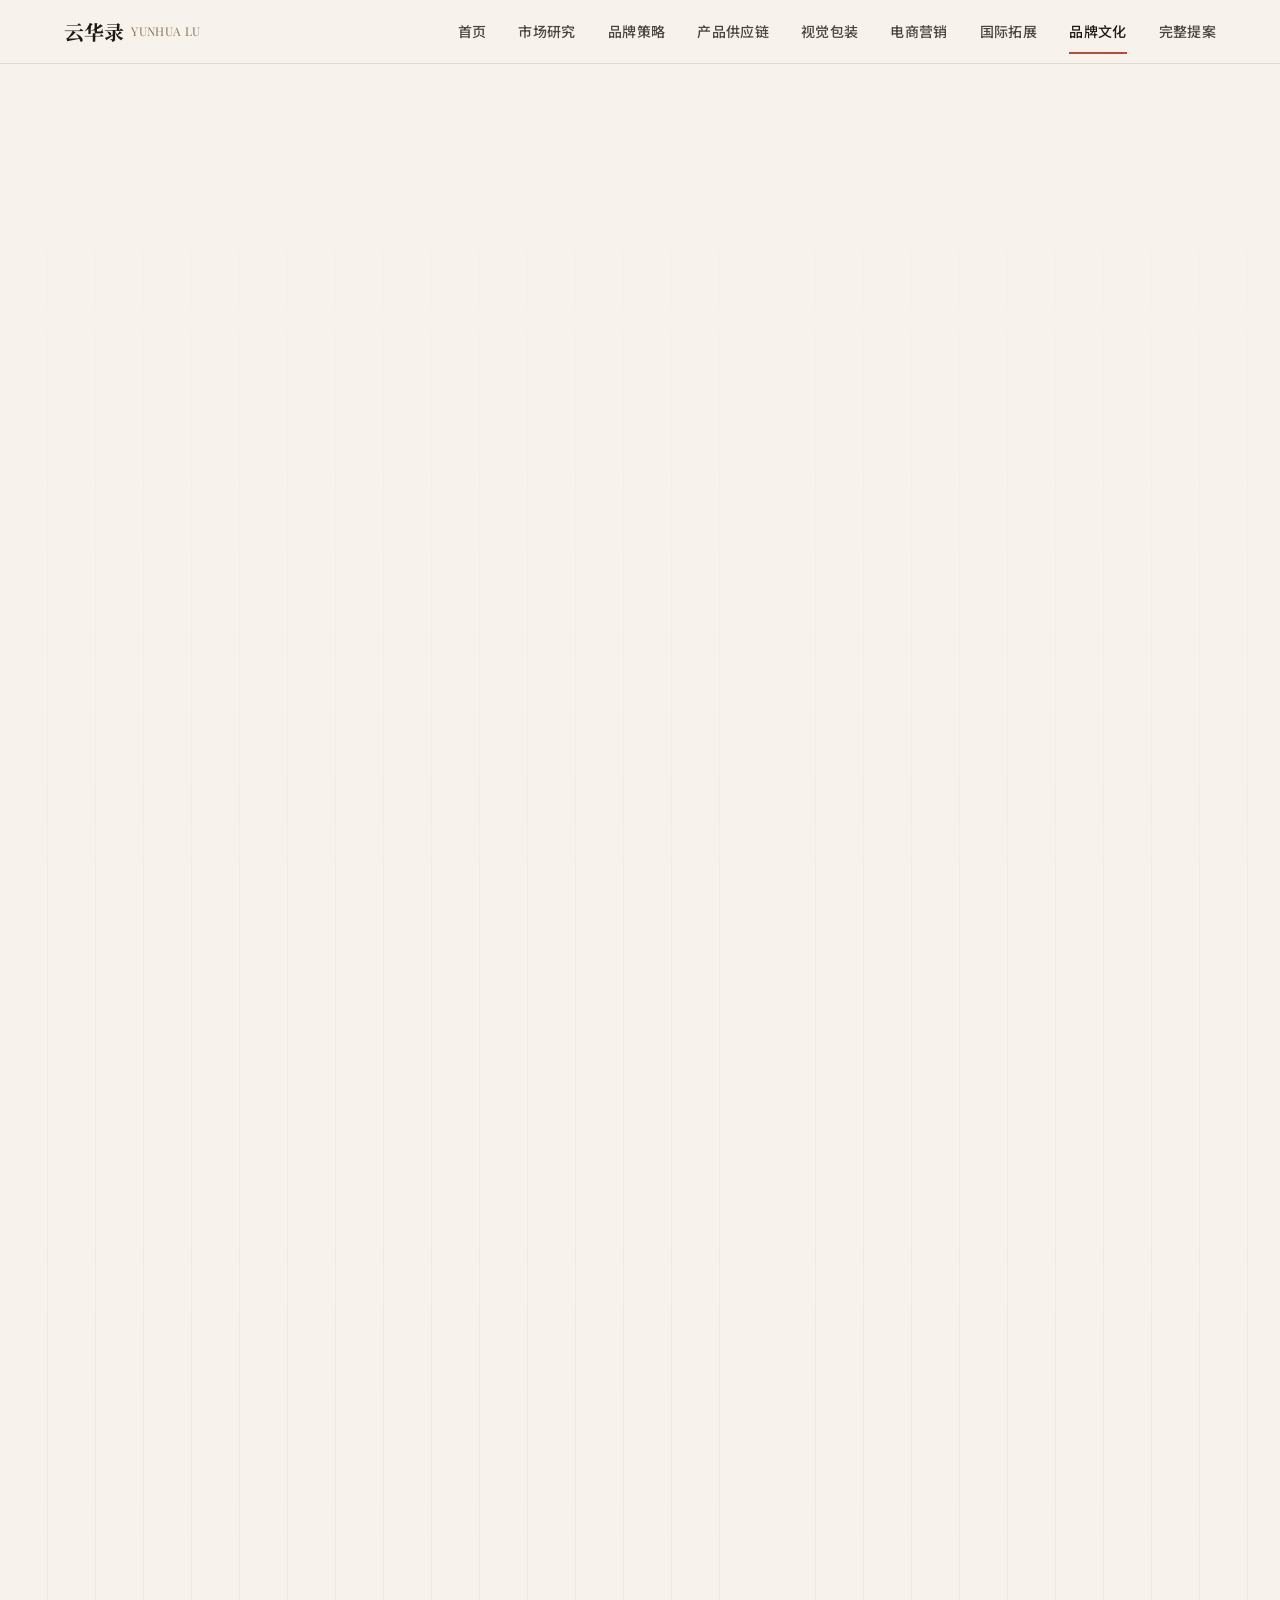
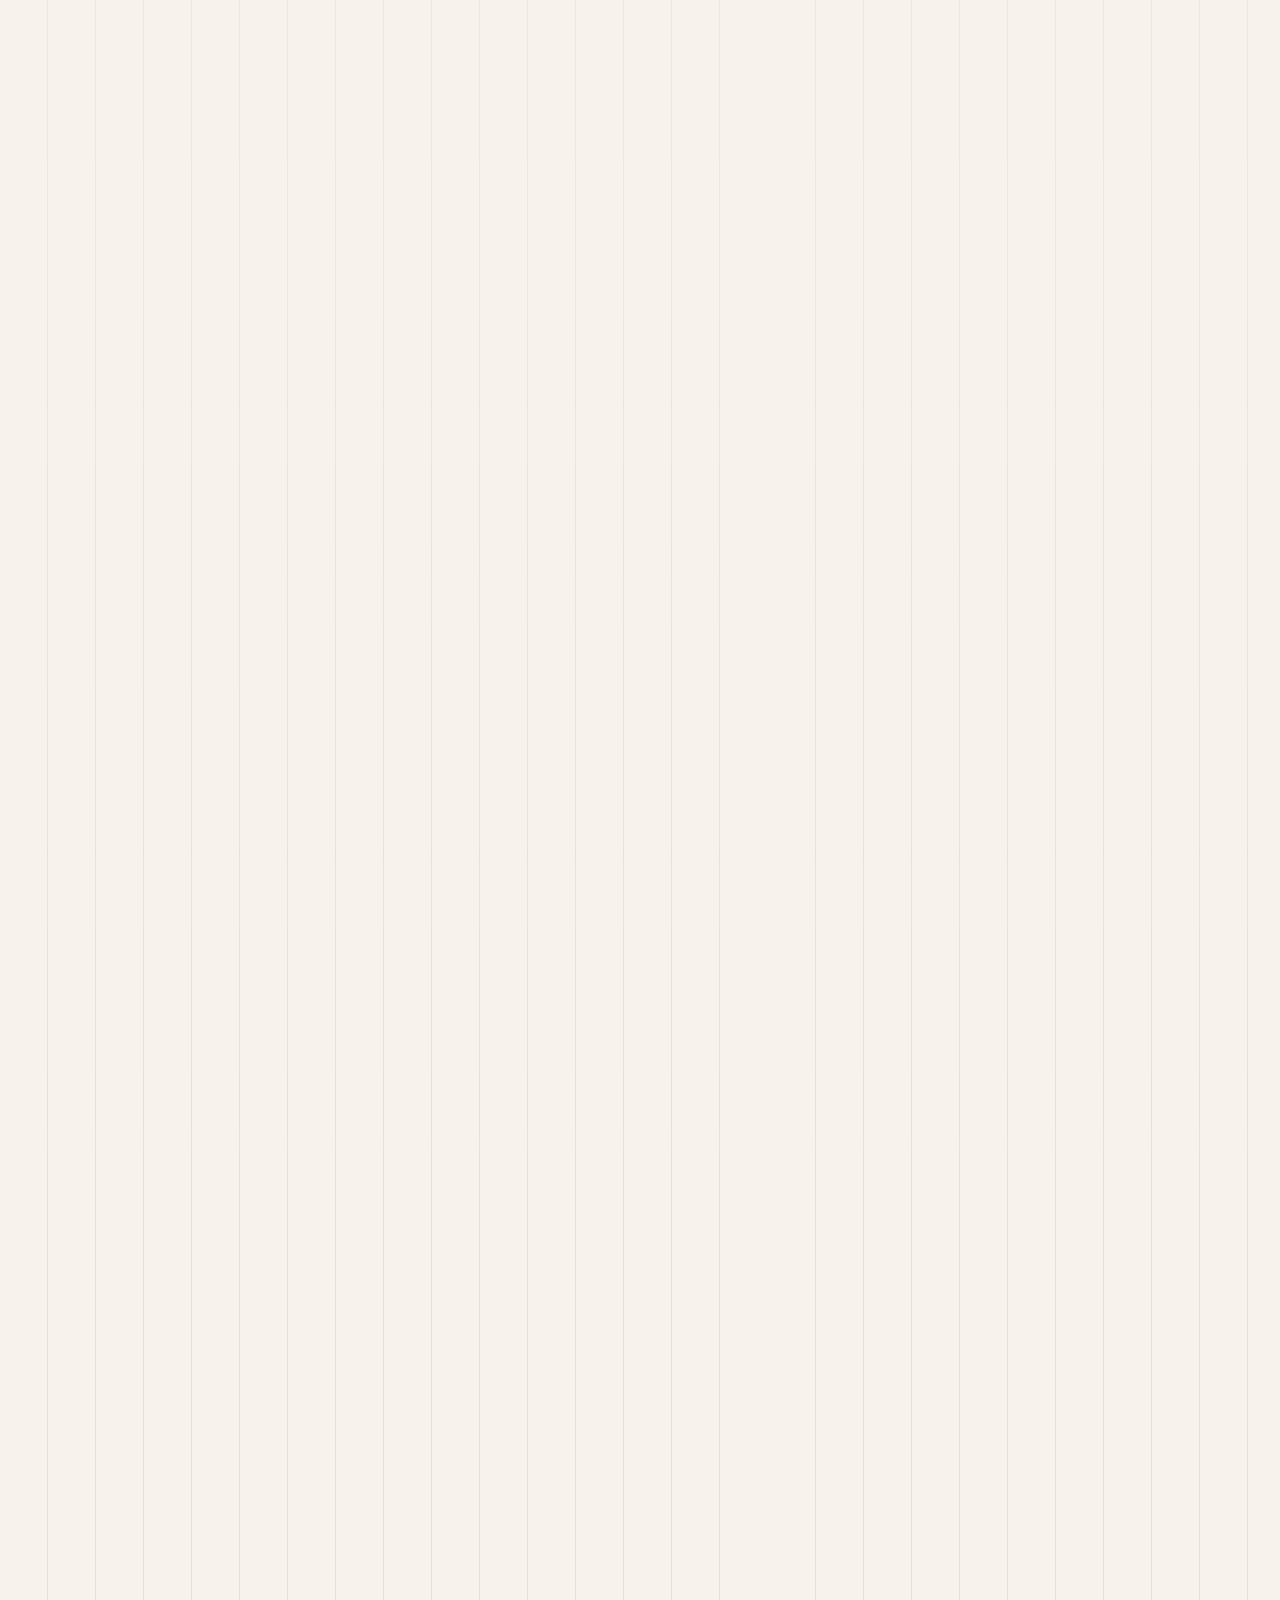
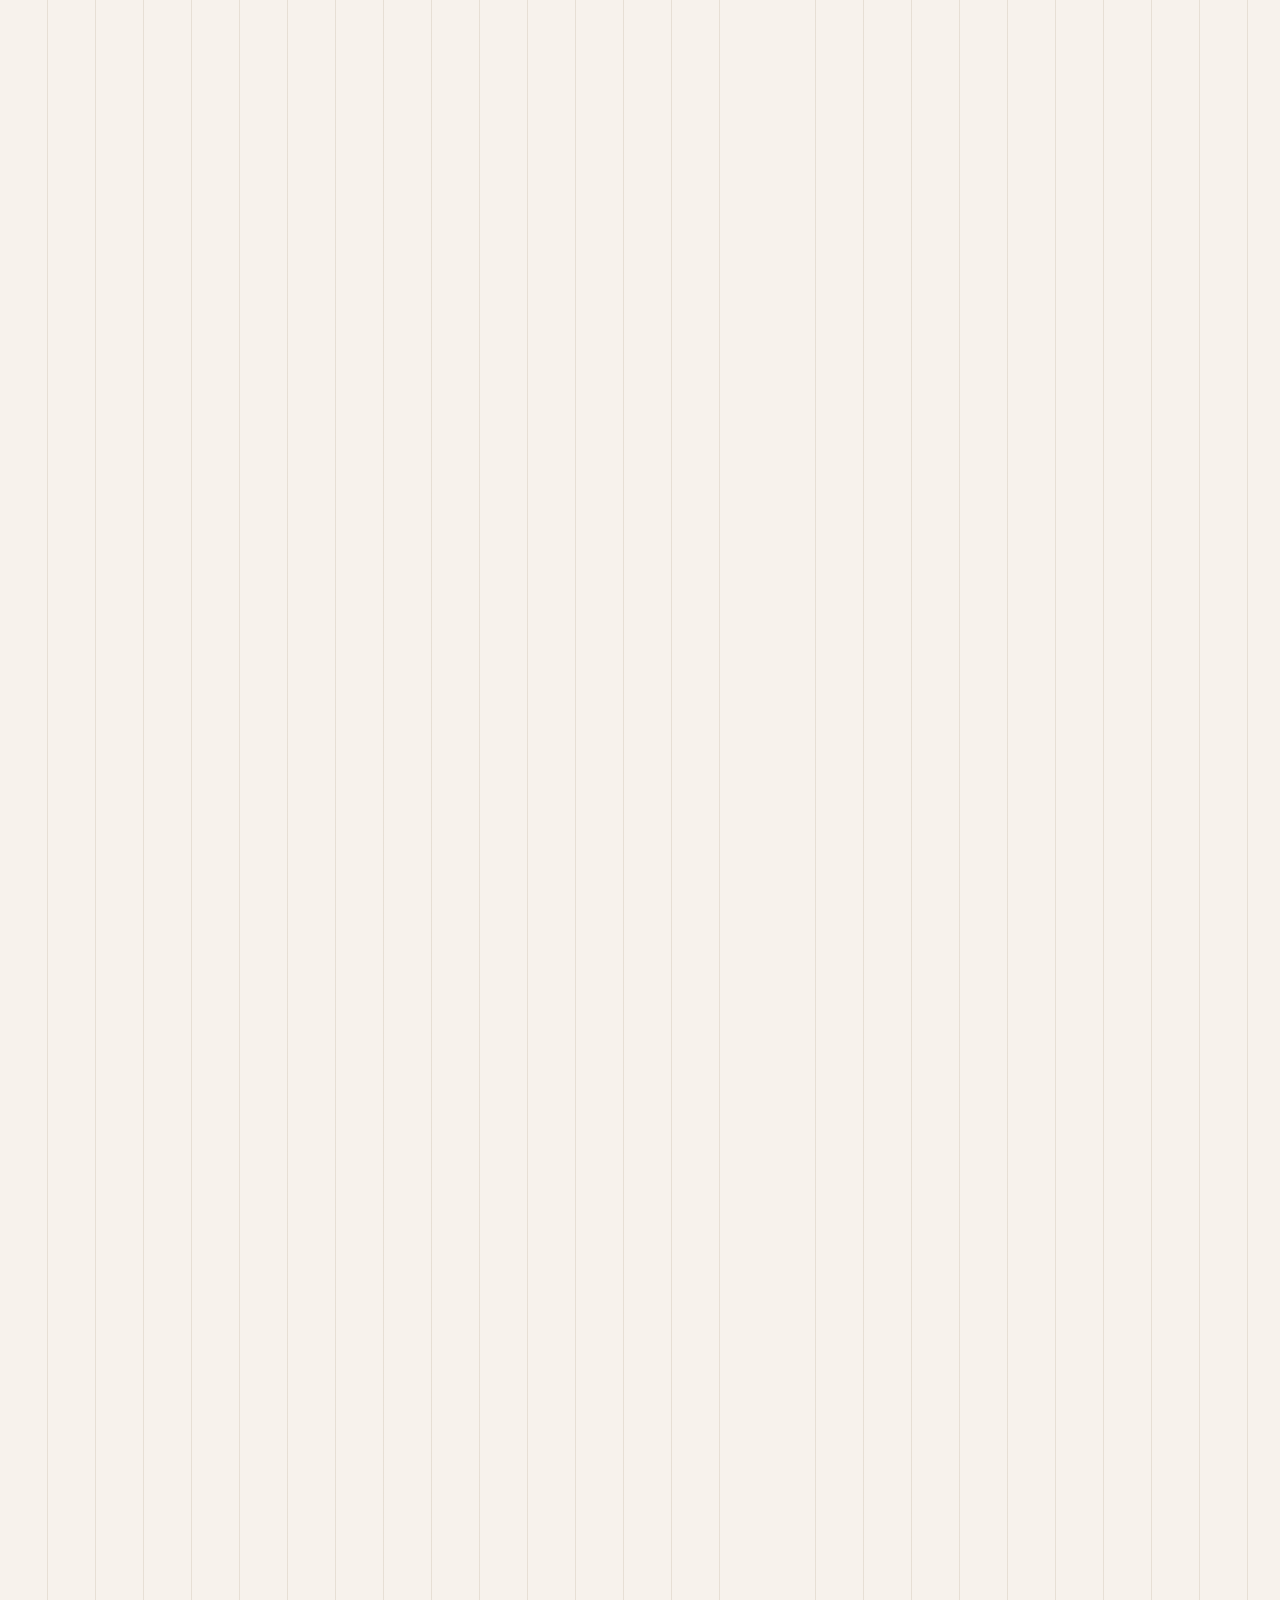
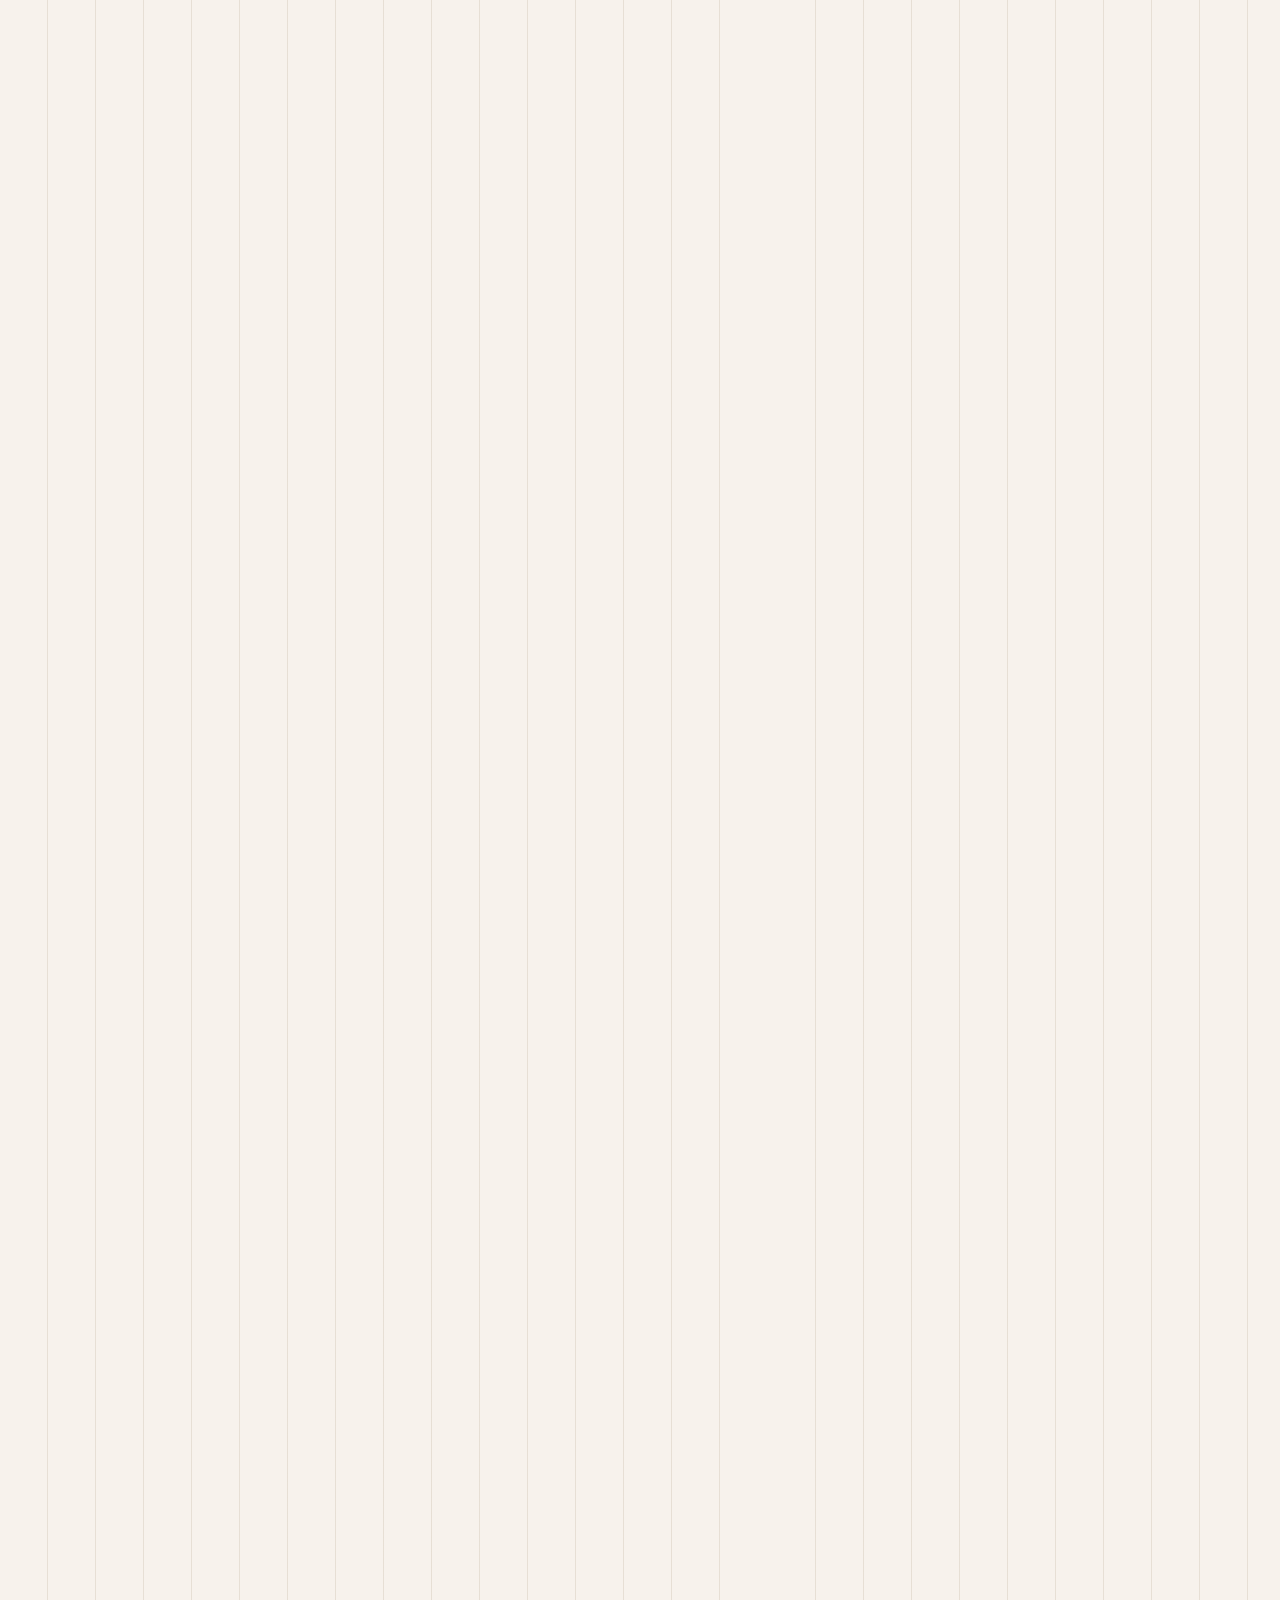
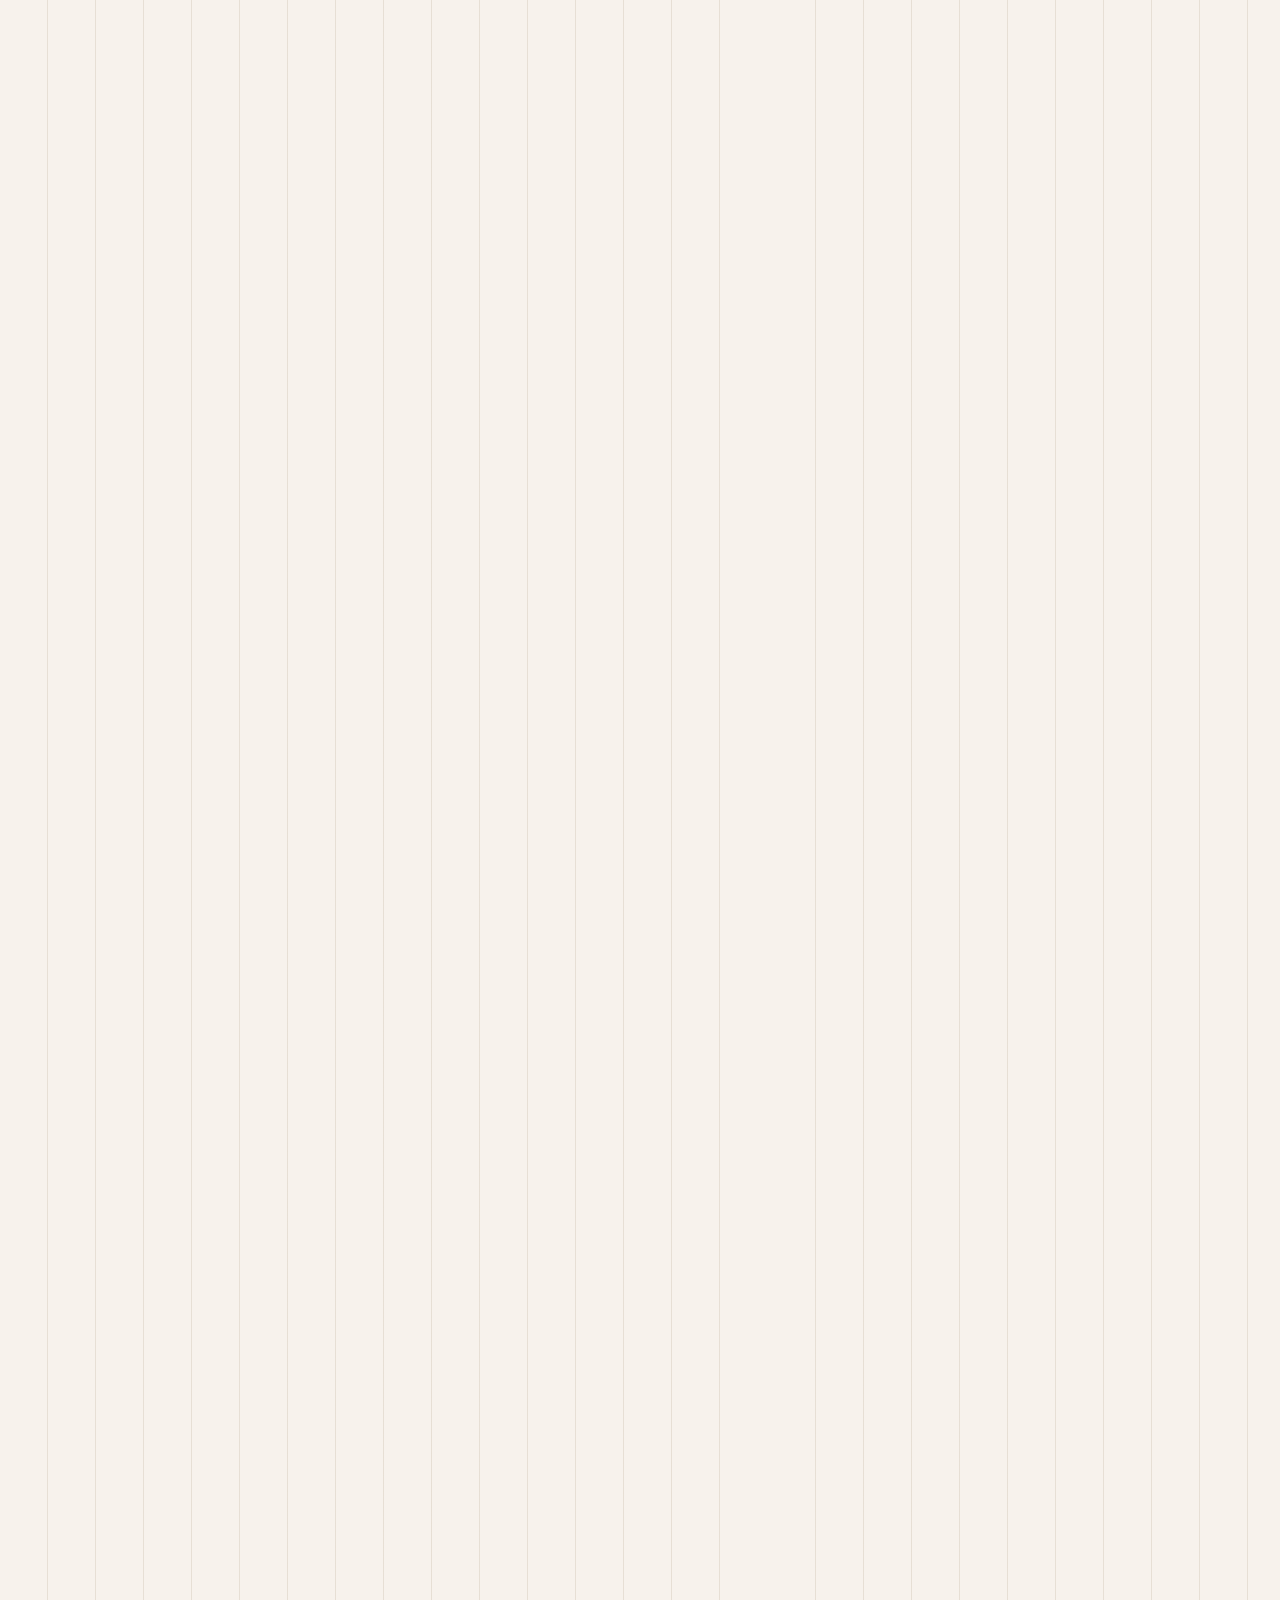
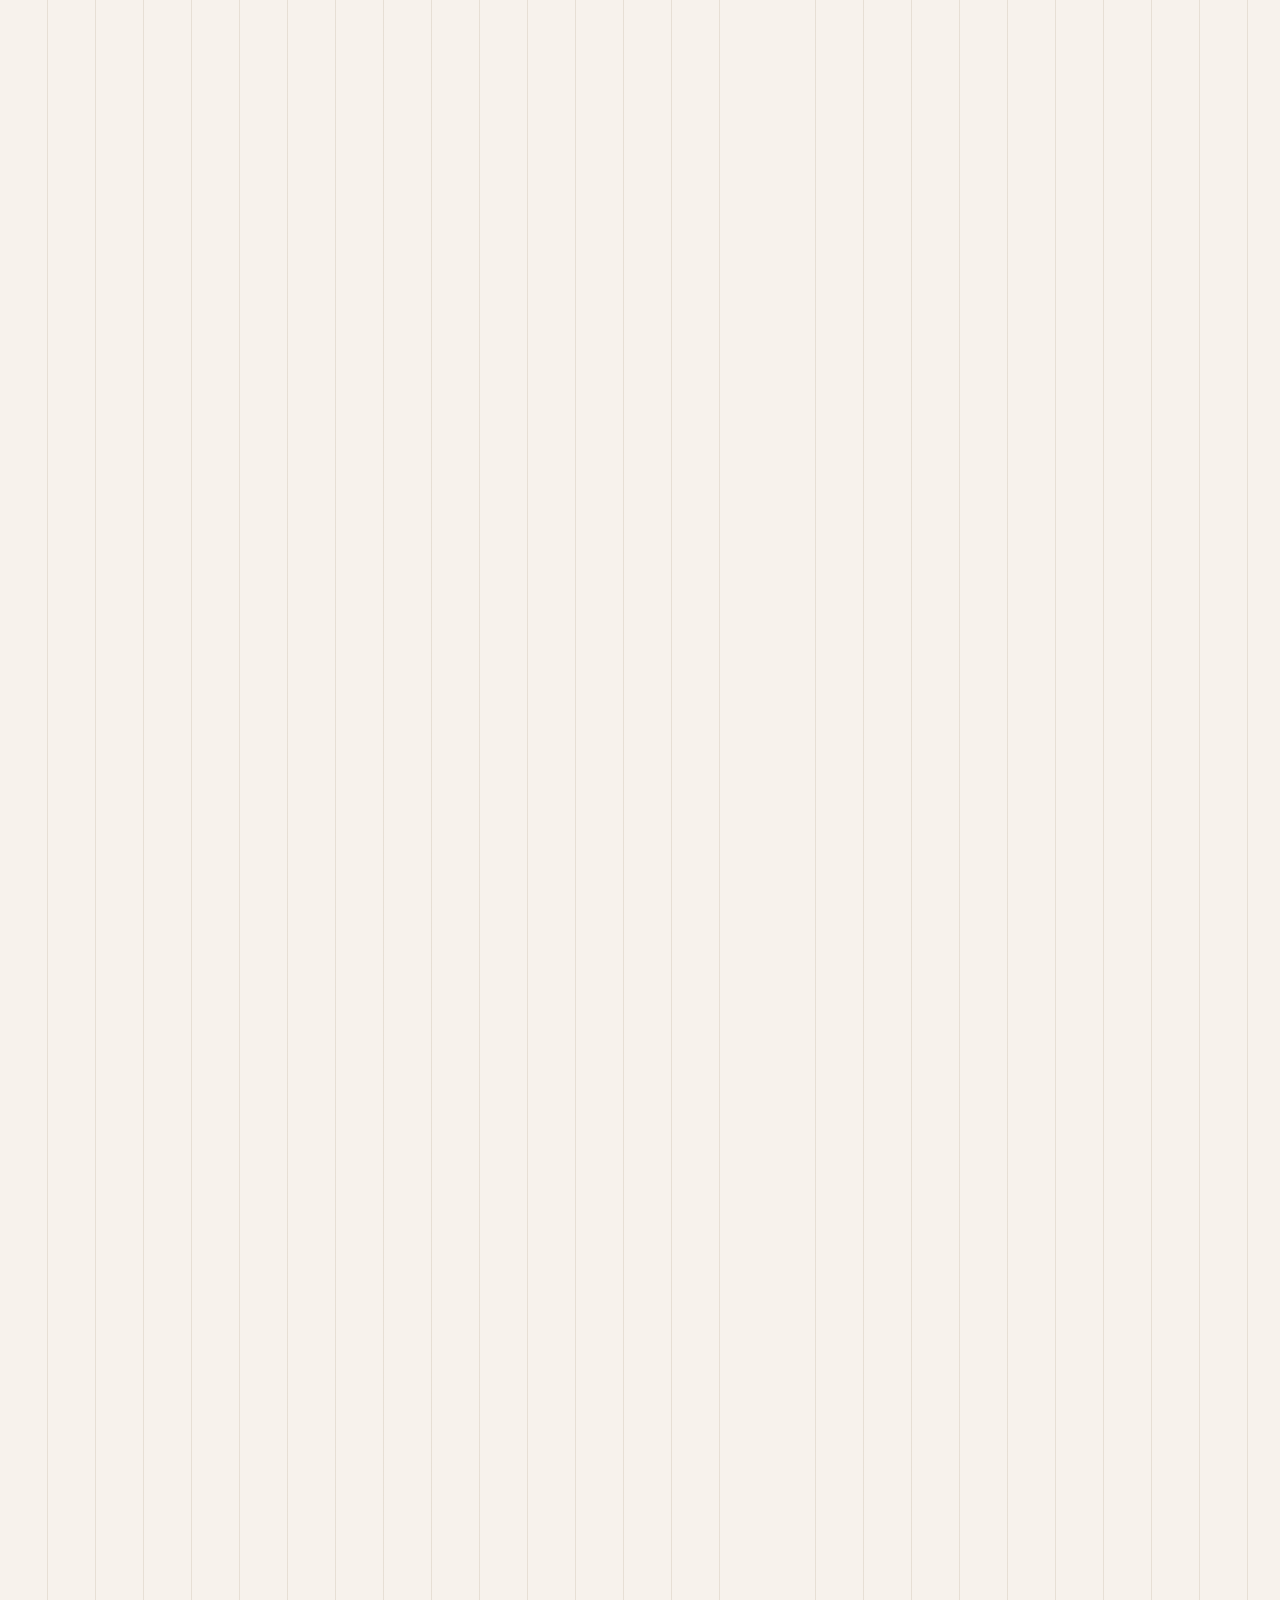
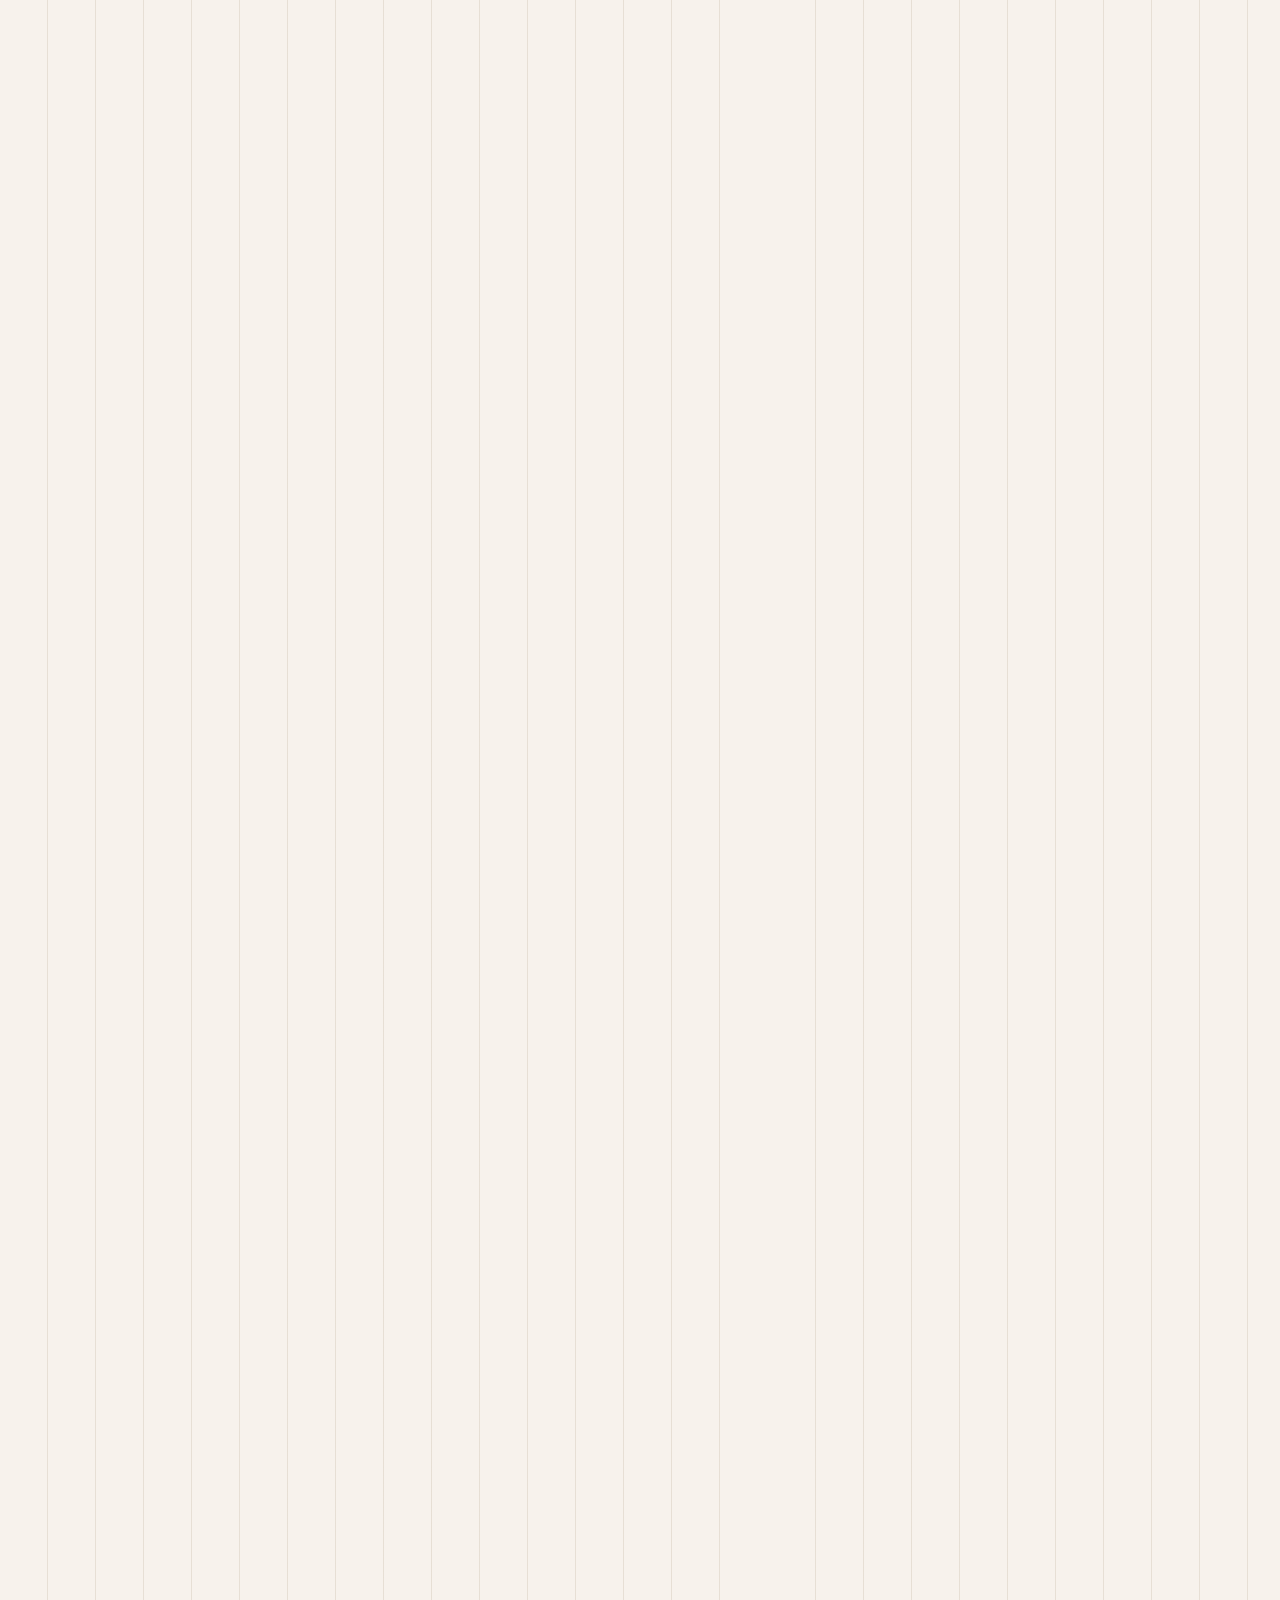
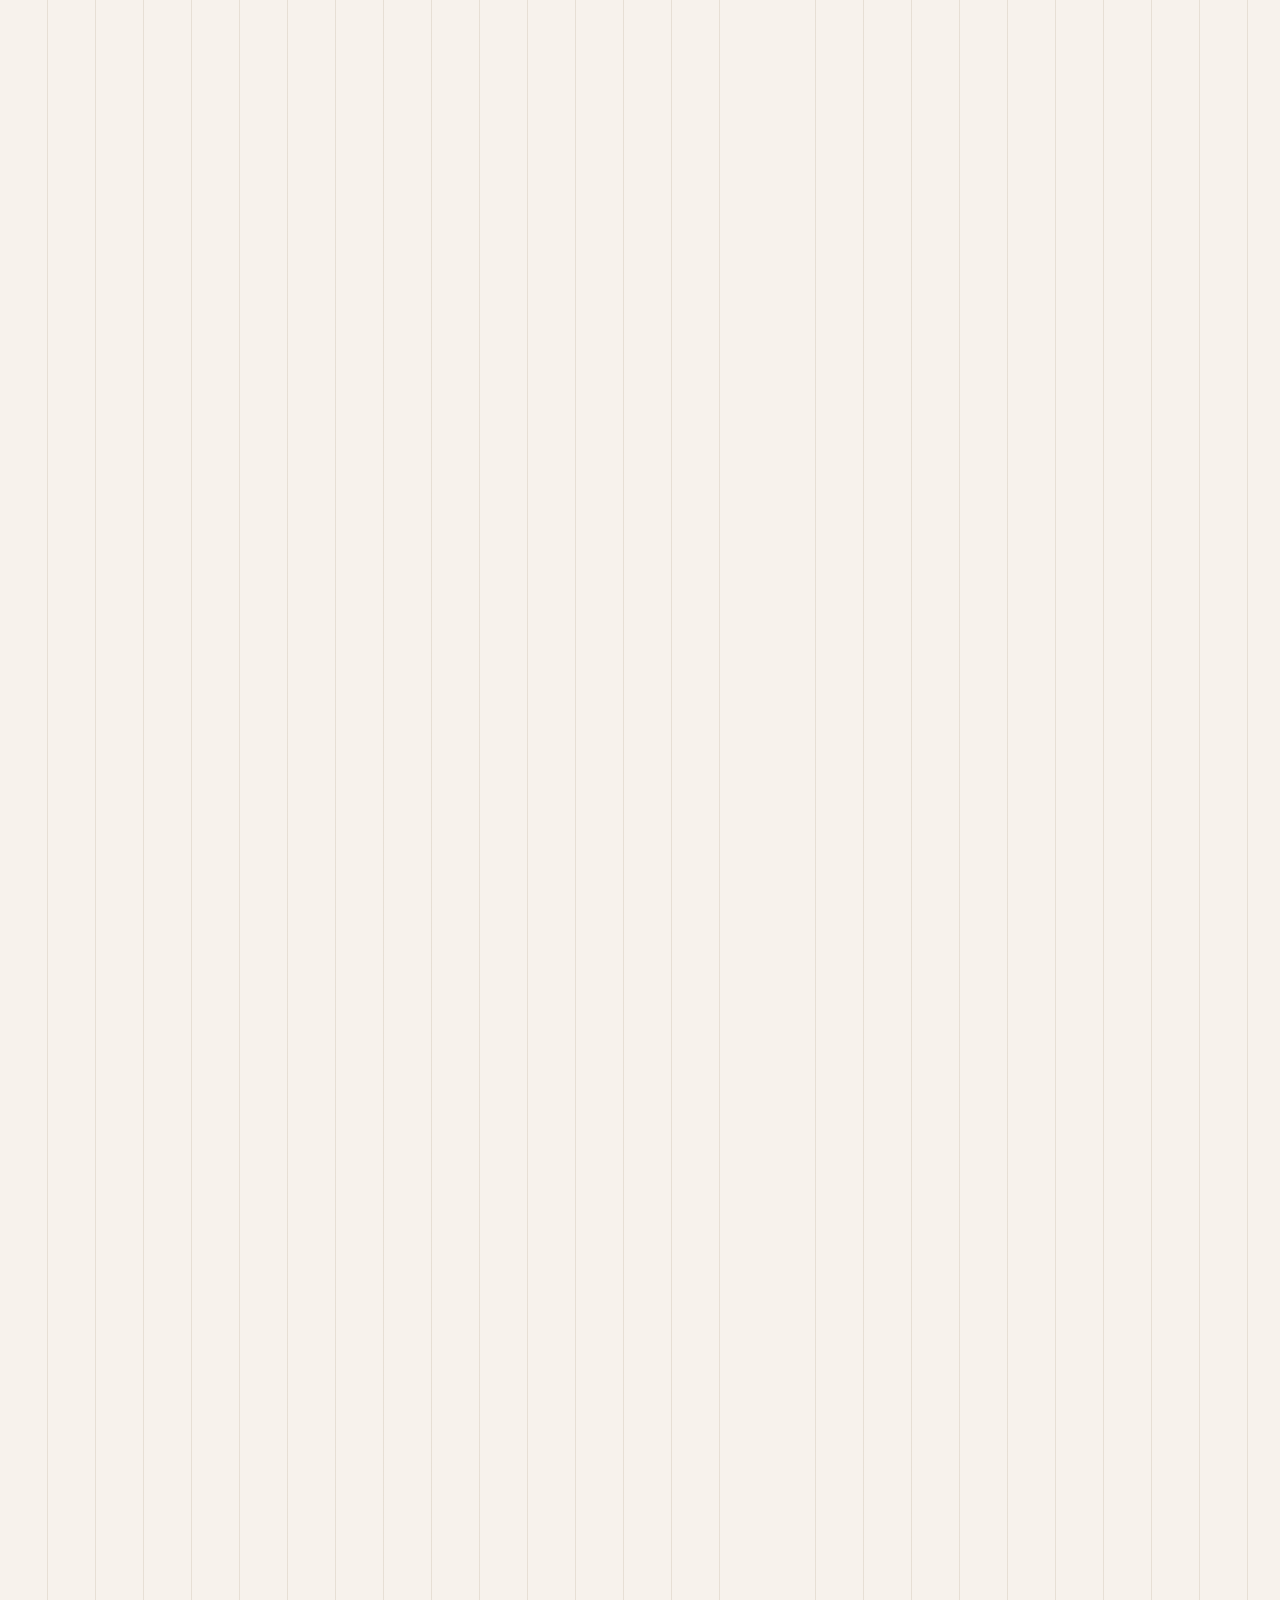
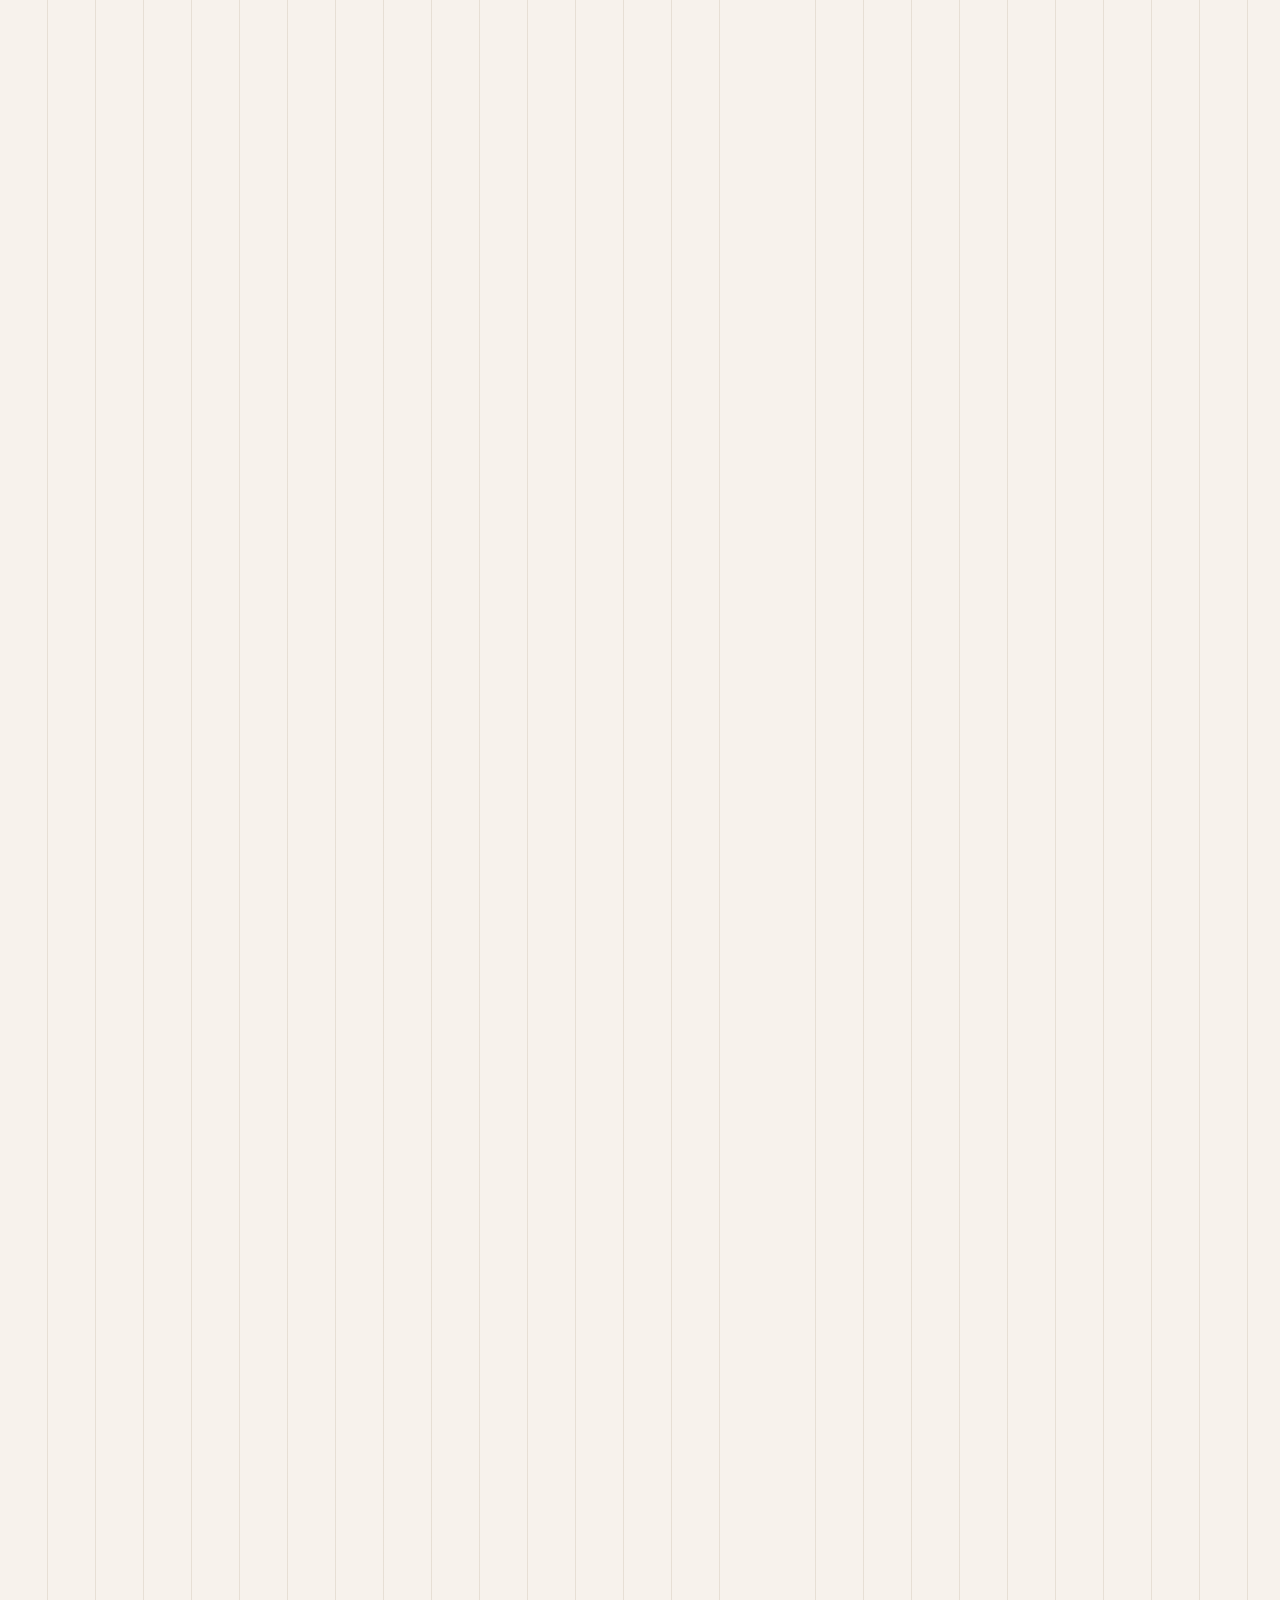
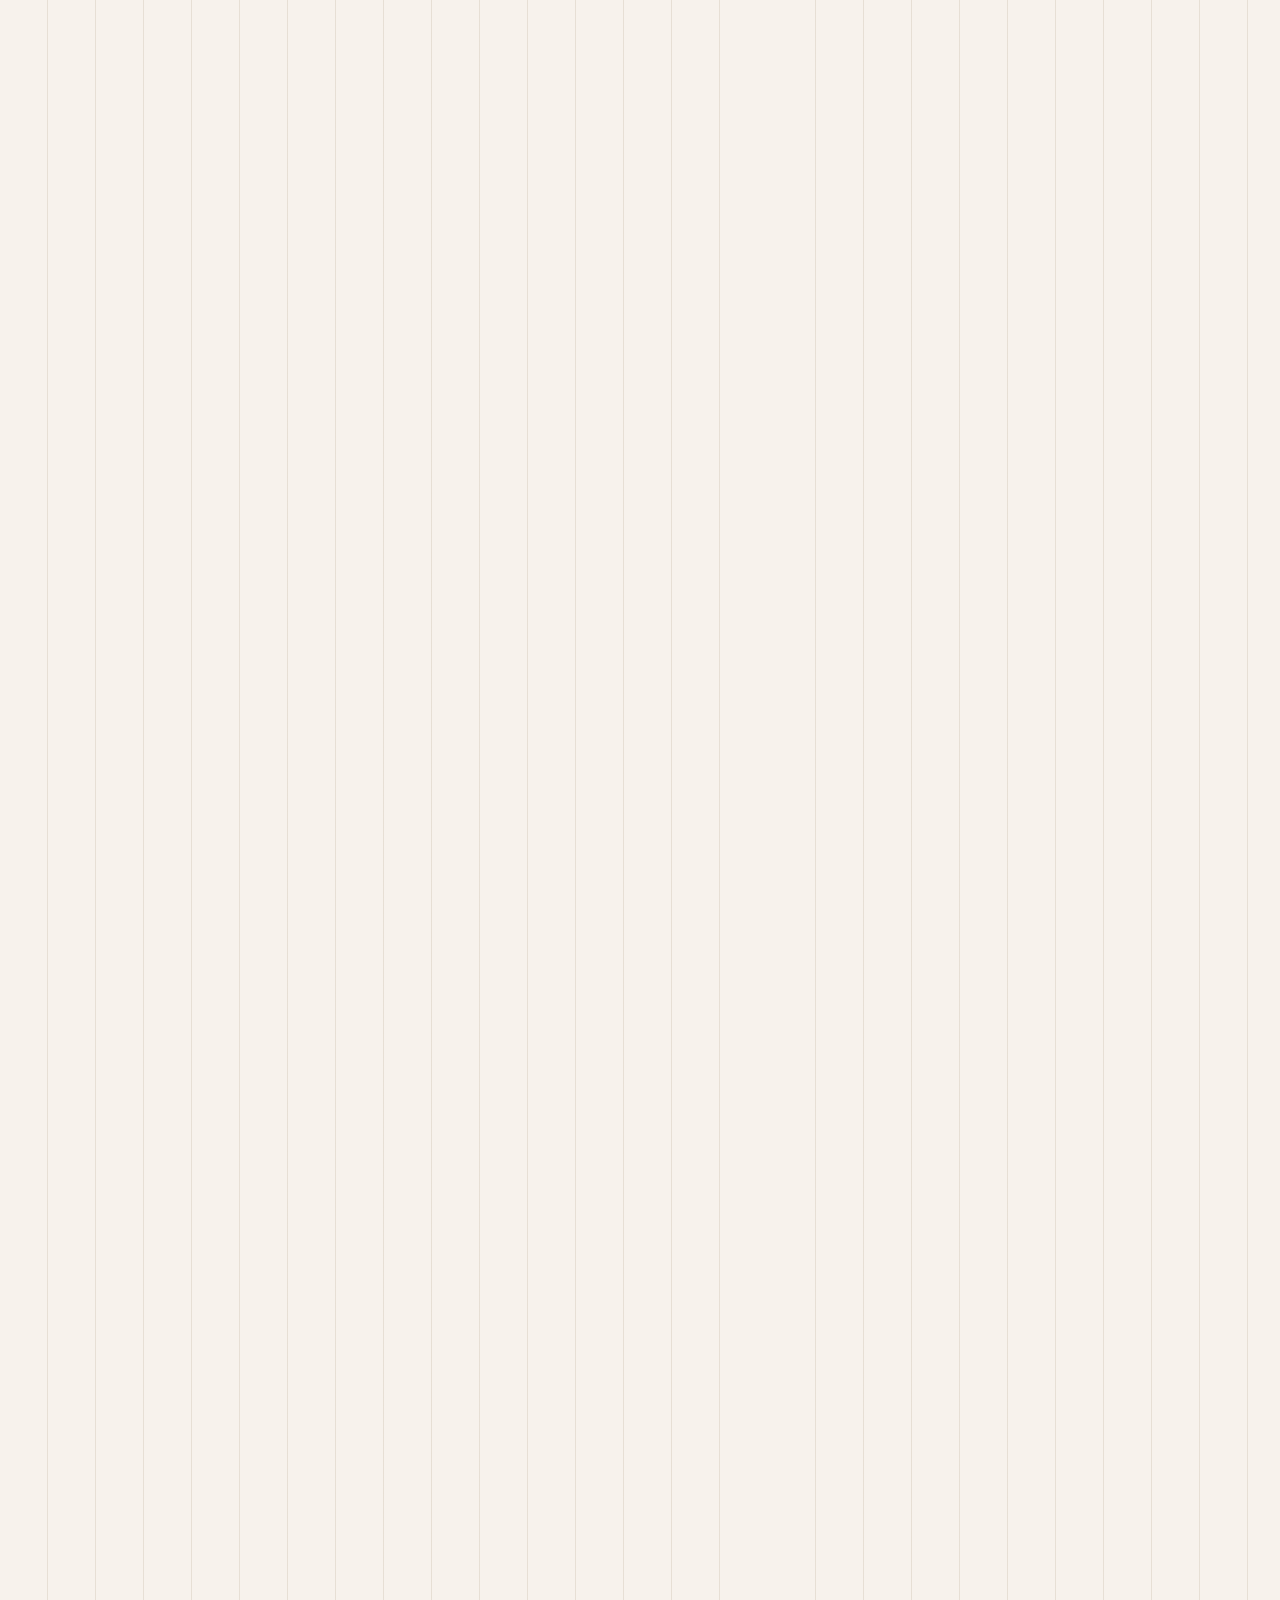
==== pages/brand-culture.html @ d943ca6e "云华录品牌全案网站 - 新中式典籍风 9页HTML网站 + 6个CSS + 2个JS，总计724K - 首页：品牌Hero + 三层产品线 + 篇章导航 - 8个篇章页：市场研究/品牌策略/产品供应链" ====
<!DOCTYPE html>
<html lang="zh-CN">
<head>
  <meta charset="UTF-8">
  <meta name="viewport" content="width=device-width, initial-scale=1.0">
  <title>品牌文化精神内核 · 云华录品牌全案</title>
  <meta name="description" content="云华录品牌文化精神内核方案——「静雅闲韵」四维精神框架、古代文人茶语现代转译体系、心灵休憩之所品牌定位升级、文化传承使命落地路径。">

  <link rel="stylesheet" href="../assets/css/tokens.css">
  <link rel="stylesheet" href="../assets/css/base.css">
  <link rel="stylesheet" href="../assets/css/layout.css">
  <link rel="stylesheet" href="../assets/css/components.css">
  <link rel="stylesheet" href="../assets/css/pages.css">

  <link rel="icon" href="data:image/svg+xml,<svg xmlns='http://www.w3.org/2000/svg' viewBox='0 0 36 36'><rect width='36' height='36' rx='2' fill='%23B84A3A'/><text x='18' y='26' font-size='20' font-family='serif' font-weight='bold' fill='%23F7F2EC' text-anchor='middle'>云</text></svg>">
</head>
<body>

  <div class="reading-progress" aria-hidden="true"></div>

  <!-- ==========================================================================
       全局导航
       ========================================================================== -->
  <header class="site-nav">
    <div class="site-nav-inner">
      <a href="../index.html" class="nav-logo">
        <span>云华录</span>
        <span class="nav-logo-en">YUNHUA LU</span>
      </a>

      <ul class="nav-list">
        <li><a href="../index.html" class="nav-link">首页</a></li>
        <li><a href="market-research.html" class="nav-link">市场研究</a></li>
        <li><a href="brand-foundation.html" class="nav-link">品牌策略</a></li>
        <li><a href="product-supply.html" class="nav-link">产品供应链</a></li>
        <li><a href="visual-packaging.html" class="nav-link">视觉包装</a></li>
        <li><a href="ecommerce-marketing.html" class="nav-link">电商营销</a></li>
        <li><a href="international.html" class="nav-link">国际拓展</a></li>
        <li><a href="brand-culture.html" class="nav-link active">品牌文化</a></li>
        <li><a href="full-proposal.html" class="nav-link">完整提案</a></li>
      </ul>

      <button class="nav-toggle" aria-label="打开菜单" aria-expanded="false">
        <span></span><span></span><span></span>
      </button>
    </div>
  </header>

  <div class="nav-drawer">
    <ul class="nav-drawer-list">
      <li><a href="../index.html" class="nav-drawer-link">首页</a></li>
      <li><a href="market-research.html" class="nav-drawer-link">市场研究</a></li>
      <li><a href="brand-foundation.html" class="nav-drawer-link">品牌策略</a></li>
      <li><a href="product-supply.html" class="nav-drawer-link">产品供应链</a></li>
      <li><a href="visual-packaging.html" class="nav-drawer-link">视觉包装</a></li>
      <li><a href="ecommerce-marketing.html" class="nav-drawer-link">电商营销</a></li>
      <li><a href="international.html" class="nav-drawer-link">国际拓展</a></li>
      <li><a href="brand-culture.html" class="nav-drawer-link active">品牌文化</a></li>
      <li><a href="full-proposal.html" class="nav-drawer-link">完整提案</a></li>
    </ul>
  </div>

  <!-- ==========================================================================
       页面主体
       ========================================================================== -->
  <main class="site-main">

    <!-- ===================== Hero 区 ===================== -->
    <section class="home-hero">
      <!-- 茶典格线竖线背景（上下淡出） -->
      <div class="tea-grid-bg-fade" aria-hidden="true"></div>

      <div class="home-hero-inner">
        <div class="hero-content reveal">
          <div class="hero-eyebrow">品牌全案策划提案 · 2026</div>

          <h1 class="hero-title">云华录</h1>
          <p class="hero-title-en">YUNHUA LU</p>

          <p class="hero-slogan">云华一盏，尽录山河</p>
          <p class="hero-positioning">记录中国山河风物的国风原叶茶集合品牌</p>

          <div class="hero-actions">
            <a href="full-proposal.html" class="btn btn-primary btn-lg btn-arrow">阅读完整提案</a>
            <a href="#chapters" class="btn btn-outline btn-lg">浏览各篇章</a>
          </div>

          <div class="hero-stats">
            <div class="hero-stat">
              <span class="hero-stat-value">8</span>
              <span class="hero-stat-label">核心篇章</span>
            </div>
            <div class="hero-stat">
              <span class="hero-stat-value">3</span>
              <span class="hero-stat-label">产品线层级</span>
            </div>
            <div class="hero-stat">
              <span class="hero-stat-value">6</span>
              <span class="hero-stat-label">首发产地</span>
            </div>
            <div class="hero-stat">
              <span class="hero-stat-value">14</span>
              <span class="hero-stat-label">首发 SKU</span>
            </div>
          </div><main class="page-main">

    <!-- ===================== 篇章 Hero ===================== -->
    <section class="chapter-hero">
      <div class="tea-grid-bg-fade" aria-hidden="true"></div>
      <div class="chapter-hero-inner">
        <div class="chapter-hero-breadcrumb">
          <a href="../index.html">首页</a>
          <span class="chapter-hero-sep">/</span>
          <span>品牌文化精神内核</span>
        </div>
        <div class="chapter-hero-title-wrap">
          <div class="chapter-num-large">
            <span class="chapter-num-large-cn">柒</span>
            <span class="chapter-num-large-en">07</span>
            <span class="chapter-num-large-label">CHAPTER</span>
          </div>
          <div>
            <h1 class="chapter-hero-title">品牌文化精神内核方案</h1>
            <p class="chapter-hero-subtitle">
              从「静雅闲韵」四维精神框架到古代文人茶语的现代转译——定义云华录最独特的文化资产，
              让千年茶韵在当代人的杯盏之间重新活过来。
            </p>
          </div>
        </div>
        <div class="chapter-hero-meta">
          <div class="chapter-hero-meta-item">
            <span class="chapter-hero-meta-label">来源</span>
            <span class="chapter-hero-meta-value">附件 07</span>
          </div>
          <div class="chapter-hero-meta-item">
            <span class="chapter-hero-meta-label">编制时间</span>
            <span class="chapter-hero-meta-value">2026年6月</span>
          </div>
          <div class="chapter-hero-meta-item">
            <span class="chapter-hero-meta-label">篇幅</span>
            <span class="chapter-hero-meta-value">10 节</span>
          </div>
        </div>
      </div>
    </section>

    <!-- ===================== 阅读布局 ===================== -->
    <div class="page-layout">
      <!-- 正文内容 -->
      <article class="page-content">
        <div class="prose">

          <!-- ========== 一、「静雅闲韵」四维精神框架 ========== -->
          <section id="sec-1">
            <h2>一、「静雅闲韵」四维精神框架</h2>

            <h3 id="sec-1-1">总纲</h3>
            <p>「静雅闲韵」不是四个并列的形容词，而是一个<strong>由内而外的精神递进</strong>——</p>

            <div class="card-grid card-grid-4 reveal" style="margin: var(--space-8) 0;">
              <div class="info-card info-card-alt" style="text-align:center;">
                <span class="chapter-num-large-cn" style="font-size:2.5rem; color:var(--color-accent-vermilion);">静</span>
                <p class="info-card-body" style="margin-top:var(--space-3);">内在状态<br>你的心先停下来</p>
              </div>
              <div class="info-card info-card-alt" style="text-align:center;">
                <span class="chapter-num-large-cn" style="font-size:2.5rem; color:var(--color-accent-vermilion);">雅</span>
                <p class="info-card-body" style="margin-top:var(--space-3);">审美选择<br>停下来之后，看见美</p>
              </div>
              <div class="info-card info-card-alt" style="text-align:center;">
                <span class="chapter-num-large-cn" style="font-size:2.5rem; color:var(--color-accent-vermilion);">闲</span>
                <p class="info-card-body" style="margin-top:var(--space-3);">生活姿态<br>在美中，学会慢下来</p>
              </div>
              <div class="info-card info-card-alt" style="text-align:center;">
                <span class="chapter-num-large-cn" style="font-size:2.5rem; color:var(--color-accent-vermilion);">韵</span>
                <p class="info-card-body" style="margin-top:var(--space-3);">文化回响<br>慢下来后，听见千年回音</p>
              </div>
            </div>

            <div class="quote-block reveal">
              <p class="quote-text"><strong>「但不失活力」</strong>——这四个字是关键张力。云华录的「静」不是暮气沉沉，而是喧嚣中的定力；「雅」不是装腔作势，而是骨子里的讲究；「闲」不是懒散，而是从容；「韵」不是沉溺过去，而是让古人的智慧活在当下。</p>
            </div>

            <h3 id="sec-1-2">「静」—— 心灵的停泊</h3>
            <div class="data-table-wrap reveal">
              <table class="data-table">
                <thead>
                  <tr><th>维度</th><th>释义</th></tr>
                </thead>
                <tbody>
                  <tr><td><strong>精神内核</strong></td><td>在信息过载的时代，一杯茶是你给自己按下的暂停键。不是逃避，是回到自己</td></tr>
                  <tr><td><strong>古人茶语</strong></td><td>卢仝《七碗茶歌》：「一碗中喉咙润，两碗破孤闷，三碗搜枯肠……七碗吃不得也，唯觉两腋习习清风生。」——从喉到心，茶把人从闷堵中一点点打开</td></tr>
                  <tr><td><strong>当代转译</strong></td><td>你不需要禅修。你只需要一杯茶，五分钟，一个不被打扰的角落</td></tr>
                  <tr><td><strong>品牌表达</strong></td><td>视觉的安静——大面积留白，不过度装饰；语言的安静——不说教、不推销、只是静静呈现好茶本来的样子</td></tr>
                  <tr><td><strong>产品承载</strong></td><td>冲泡的等待本身就是「静」的仪式——等水烧开、等茶叶舒展、等温度适口。这3-5分钟，是你的</td></tr>
                </tbody>
              </table>
            </div>

            <h3 id="sec-1-3">「雅」—— 审美的自觉</h3>
            <div class="data-table-wrap reveal">
              <table class="data-table">
                <thead>
                  <tr><th>维度</th><th>释义</th></tr>
                </thead>
                <tbody>
                  <tr><td><strong>精神内核</strong></td><td>雅不是高高在上，而是一种不将就的选择——在粗制滥造和过度奢华之间，找到分寸</td></tr>
                  <tr><td><strong>古人茶语</strong></td><td>苏轼：「从来佳茗似佳人」——好茶和美人一样，不需要浓妆艳抹，天然的风韵就是最大的雅</td></tr>
                  <tr><td><strong>当代转译</strong></td><td>你的办公桌上不缺杯子，缺的是一个让你看一眼就觉得「对了」的茶罐。不是炫耀，是自己对自己的交代</td></tr>
                  <tr><td><strong>品牌表达</strong></td><td>视觉的克制——用最少的元素传递最深的意蕴；材质的讲究——纸张触感、印刷工艺、开合方式，每一处细节都是「雅」的注脚</td></tr>
                  <tr><td><strong>产品承载</strong></td><td>统一而有层级的视觉体系——云/华/录三个字本身就是「雅」的分寸感：轻而不浮、华而不炫、典而不老</td></tr>
                </tbody>
              </table>
            </div>

            <h3 id="sec-1-4">「闲」—— 从容的姿态</h3>
            <div class="data-table-wrap reveal">
              <table class="data-table">
                <thead>
                  <tr><th>维度</th><th>释义</th></tr>
                </thead>
                <tbody>
                  <tr><td><strong>精神内核</strong></td><td>闲不是偷懒，是从容——不被截止日期追着跑的喘息感，而是你主动选择慢下来的底气</td></tr>
                  <tr><td><strong>古人茶语</strong></td><td>白居易：「无由持一碗，寄与爱茶人」——没有目的，只是因为此刻想喝茶，恰好想到了你</td></tr>
                  <tr><td><strong>当代转译</strong></td><td>周一早上的第一杯不是提神工具，是跟自己说一声"今天慢慢来"的仪式。茶不是效率的敌人，是效率的休止符</td></tr>
                  <tr><td><strong>品牌表达</strong></td><td>内容的节奏——不追热点、不制造焦虑、用品牌自己的步调说话；体验的从容——开箱不是拆快递，是展开一份来自远方的礼物</td></tr>
                  <tr><td><strong>产品承载</strong></td><td>冲泡指南不只是功能说明，而是一份「慢下来的邀请函」——「第三泡，30秒，此刻适合什么都不想」</td></tr>
                </tbody>
              </table>
            </div>

            <h3 id="sec-1-5">「韵」—— 千年的回响</h3>
            <div class="data-table-wrap reveal">
              <table class="data-table">
                <thead>
                  <tr><th>维度</th><th>释义</th></tr>
                </thead>
                <tbody>
                  <tr><td><strong>精神内核</strong></td><td>韵是茶的余味，也是文化的余音——你喝到的不只是这一杯的味道，还有千年间无数人举杯时的共鸣</td></tr>
                  <tr><td><strong>古人茶语</strong></td><td>杜耒：「寒夜客来茶当酒，竹炉汤沸火初红」——茶替代了酒的喧哗，却留下了更深的温暖</td></tr>
                  <tr><td><strong>当代转译</strong></td><td>你喝到的这杯大红袍，和八百年前武夷山僧人焙出的第一炉，喝的是同一片山场的风土。时间变了，山河的味道没变</td></tr>
                  <tr><td><strong>品牌表达</strong></td><td>文化的厚度——每款茶都有「茶语档案」，收录古人对这款茶/这类茶/这片山场的原话；视觉的纵深——「茶典格线」是古人"编目集录"精神的视觉传承</td></tr>
                  <tr><td><strong>产品承载</strong></td><td>每一款茶的产区档案中加入「千年茶语」栏目——将古代文人与这款茶相关的诗词、典故、轶闻以当代语言重新转译</td></tr>
                </tbody>
              </table>
            </div>
          </section>

          <div class="divider"><span class="divider-line"></span><span class="divider-mark">§</span><span class="divider-line"></span></div>

          <!-- ========== 二、古代文人茶语·现代转译体系 ========== -->
          <section id="sec-2">
            <h2>二、古代文人茶语·现代转译体系</h2>

            <p>这是云华录最独特的文化资产——<strong>不是背诵古文，而是让古人的智慧活在今天的杯盏之间</strong>。</p>

            <h3 id="sec-2-1">转译原则</h3>
            <div class="data-table-wrap reveal">
              <table class="data-table">
                <thead>
                  <tr><th>原则</th><th>说明</th><th>示例</th></tr>
                </thead>
                <tbody>
                  <tr><td><strong>不炫古</strong></td><td>古文引用不是为了展示学识，而是为了共振</td><td>✗ "陆羽《茶经》有云……" → ✓ "一千二百年前有人说过和我们一样的话：好茶自己会说话"</td></tr>
                  <tr><td><strong>不做作</strong></td><td>不硬凑古风，用当代人的语言重新说出古人想说的话</td><td>✗ "品茗之际，心归静远" → ✓ "泡上这杯茶的时候，你的手机可以翻面了"</td></tr>
                  <tr><td><strong>不脱离茶</strong></td><td>每一句引用都必须和具体的茶、具体的场景、具体的感受相连</td><td>✗ 泛泛而谈"茶道精神" → ✓ "武夷岩茶的'岩韵'，就是这片山场的风土在你舌尖留下的签名"</td></tr>
                  <tr><td><strong>留白</strong></td><td>不解释到底，给用户自己领悟的空间</td><td>✗ "这说明茶的回甘就像人生……" → ✓ "第五泡的回甘来得慢，但比第一泡深。有些事情急不来。"</td></tr>
                </tbody>
              </table>
            </div>

            <h3 id="sec-2-2">「茶语档案」—— 每款茶的文化基因</h3>
            <p>每款收录的茶，除产区档案外，新增<strong>茶语档案</strong>模块：</p>
            <div class="data-table-wrap reveal">
              <table class="data-table">
                <thead>
                  <tr><th>模块</th><th>内容</th><th>示例（以大红袍为例）</th></tr>
                </thead>
                <tbody>
                  <tr><td><strong>古语原声</strong></td><td>与此茶/产区直接相关的古人原话，标注出处</td><td>「岩骨花香」——清·梁章钜《归田琐记》，形容武夷岩茶的独特韵味</td></tr>
                  <tr><td><strong>今人转译</strong></td><td>用当代语言重新转译古语</td><td>你喝到的这股"岩韵"，一百年前的福建巡抚也用同样的词形容过。不是谁模仿谁，是这片山场的味道千年来没变过</td></tr>
                  <tr><td><strong>场景茶语</strong></td><td>将古语与现代生活场景结合</td><td>"寒夜客来茶当酒"——你的会议室不需要酒，一罐岩韵大红袍就是最好的开场白</td></tr>
                  <tr><td><strong>一句话茶笺</strong></td><td>印在品鉴卡/包装内页的精华句</td><td>「一盏岩韵，百年山场」</td></tr>
                </tbody>
              </table>
            </div>

            <h3 id="sec-2-3">十二茶语·品牌核心文化语料</h3>
            <p>以下十二句话，从古人茶语中提炼，是云华录品牌文化的核心语料库：</p>
            <div class="data-table-wrap reveal">
              <table class="data-table">
                <thead>
                  <tr><th>#</th><th>古语出处</th><th>原句</th><th>品牌转译</th><th>维度</th></tr>
                </thead>
                <tbody>
                  <tr><td>1</td><td>卢仝《七碗茶歌》</td><td>「两碗破孤闷」</td><td>茶不解决你的问题，但能帮你理清头绪</td><td><span class="tag tag-vermilion">静</span></td></tr>
                  <tr><td>2</td><td>苏轼《次韵曹辅寄壑源试焙新茶》</td><td>「从来佳茗似佳人」</td><td>好茶不用力证明自己，你喝到就知道了</td><td><span class="tag tag-pine">雅</span></td></tr>
                  <tr><td>3</td><td>白居易《食后》</td><td>「无由持一碗，寄与爱茶人」</td><td>没有理由，就是此刻想喝茶，恰好想到了你</td><td><span class="tag tag-gold">闲</span></td></tr>
                  <tr><td>4</td><td>杜耒《寒夜》</td><td>「寒夜客来茶当酒，竹炉汤沸火初红」</td><td>你的茶桌上不需要酒，一壶好茶就是最好的开场白</td><td><span class="tag tag-vermilion">韵·以茶代酒</span></td></tr>
                  <tr><td>5</td><td>陆羽《茶经》</td><td>「茶之为用，味至寒，为饮最宜精行俭德之人」</td><td>好茶适合内心有标准但不张扬的人——就像你</td><td><span class="tag tag-pine">雅</span></td></tr>
                  <tr><td>6</td><td>赵佶《大观茶论》</td><td>「韵高致静」</td><td>宋代皇帝给茶的最高评价只有四个字：韵高致静。我们觉得这四个字也是这个时代最需要的</td><td><span class="tag tag-vermilion">静·韵</span></td></tr>
                  <tr><td>7</td><td>文徵明《品茶图》题跋</td><td>「谷雨乍过茶事好，鼎汤初沸有僧来」</td><td>好茶最妙的不只是味道，是刚好在这个时候喝到的刚好</td><td><span class="tag tag-gold">闲</span></td></tr>
                  <tr><td>8</td><td>张源《茶录》</td><td>「茶者，万物之甘露，百草之灵药」</td><td>我们不谈灵药，但确实有好茶让人觉得这一天没白过</td><td><span class="tag tag-vermilion">韵</span></td></tr>
                  <tr><td>9</td><td>许次纾《茶疏》</td><td>「茶滋于水，水藉乎器」</td><td>好茶值得一个好杯子，好日子值得一个好开始</td><td><span class="tag tag-pine">雅</span></td></tr>
                  <tr><td>10</td><td>皎然《对陆迅饮天目山茶》</td><td>「一饮涤昏寐，情思朗爽满天地」</td><td>第一口下去，世界就安静了</td><td><span class="tag tag-vermilion">静</span></td></tr>
                  <tr><td>11</td><td>郑板桥</td><td>「客来不用茶当酒，一瓯清露伴琴余」</td><td>书房里不需要酒，一杯清茶配半卷书就够了</td><td><span class="tag tag-gold">闲</span></td></tr>
                  <tr><td>12</td><td>乾隆</td><td>「国不可一日无君，君不可一日无茶」</td><td>这话虽然是皇帝说的，但喝茶的人自己心里都有一杯放不下的茶</td><td><span class="tag tag-vermilion">韵</span></td></tr>
                </tbody>
              </table>
            </div>

            <div class="quote-block reveal">
              <p class="quote-text">十二茶语不是装饰文案，而是品牌表达的<strong>基因库</strong>。每一条都必须在具体茶品、具体场景中使用，不得空泛引用。</p>
            </div>
          </section>

          <div class="divider"><span class="divider-line"></span><span class="divider-mark">§</span><span class="divider-line"></span></div>

          <!-- ========== 三、「心灵休憩之所」—— 品牌精神定位升级 ========== -->
          <section id="sec-3">
            <h2>三、「心灵休憩之所」—— 品牌精神定位升级</h2>

            <h3 id="sec-3-1">从"茶的索引"到"心灵的驿站"</h3>
            <p>云华录的精神定位从"中国好茶的地理索引"升级为"当代人的心灵休憩之所"——茶是索引的载体，休憩是索引的目的。用户买的不仅是一罐好茶，更是一段五分钟的心灵停泊。</p>

            <h3 id="sec-3-2">品牌精神宣言</h3>
            <blockquote class="blockquote blockquote-accent reveal">
              <p>云华录相信：中国茶绵延千年，刚好有前人留下的文化资产，刚好我们做这门生意，刚好可以借着茶，把属于中国的美好传递给更多人。</p>
              <p>我们不是守护者，是承接者——享受着前人的文化资产，期望反哺这份资产，给更多的人。从陆羽著经到卢仝歌茶，从苏轼品茗到文徵明画茶，无数先贤以茶入诗、以茶入心。他们留下的不只是文字和墨迹，而是一种<strong>在纷扰中保持静、在日常中追求雅、在忙碌中懂得闲、在品味中感受韵</strong>的生活智慧。</p>
              <p>云华录所做的，是将这份智慧从故纸堆中取出，放回当代人的杯盏之间——录山河风土，守原叶本真，承千年茶韵，通四海知己。</p>
              <p><strong>一册云华录，半盏山河香。</strong></p>
            </blockquote>

            <h3 id="sec-3-3">三个层次的精神递进</h3>
            <div class="card-grid card-grid-3 reveal">
              <div class="info-card">
                <span class="badge badge-vermilion mb-4">第一层 · 产品层</span>
                <h4 class="info-card-title">录山河风土，守原叶本真</h4>
                <div class="info-card-body">
                  <p><strong>功能价值</strong>——每款茶都标得出产地、对得上溯源、冲得清步骤</p>
                </div>
              </div>
              <div class="info-card">
                <span class="badge badge-pine mb-4">第二层 · 体验层</span>
                <h4 class="info-card-title">一杯茶的静雅时光</h4>
                <div class="info-card-body">
                  <p><strong>体验价值</strong>——从开箱到首泡，5分钟的心灵休憩仪式</p>
                </div>
              </div>
              <div class="info-card">
                <span class="badge badge-gold mb-4">第三层 · 文化层</span>
                <h4 class="info-card-title">承千年茶韵，通四海知己</h4>
                <div class="info-card-body">
                  <p><strong>精神价值</strong>——你喝的不只是这杯茶，还有千年前同一片山场下的那杯</p>
                </div>
              </div>
            </div>

            <div class="quote-block reveal">
              <p class="quote-text">这三层递进是云华录最核心的品牌逻辑——产品是基础，体验是桥梁，文化是灵魂。没有第一层，后面都是空中楼阁；没有第三层，云华录和小罐茶没有本质区别。</p>
            </div>
          </section>

          <div class="divider"><span class="divider-line"></span><span class="divider-mark">§</span><span class="divider-line"></span></div>

          <!-- ========== 四、文化传承使命的落地路径 ========== -->
          <section id="sec-4">
            <h2>四、文化传承使命的落地路径</h2>

            <h3 id="sec-4-1">「云华·志」内容体系升级</h3>
            <p>原「云华·志」定位为品牌内容IP，现升级为<strong>文化传承的主阵地</strong>：</p>
            <div class="data-table-wrap reveal">
              <table class="data-table">
                <thead>
                  <tr><th>内容板块</th><th>定位</th><th>输出形式</th><th>频率</th></tr>
                </thead>
                <tbody>
                  <tr><td><strong>茶语今声</strong></td><td>古人茶语的当代转译</td><td>短视频（1分钟内）+ 图文卡片</td><td>每周2条</td></tr>
                  <tr><td><strong>山场志</strong></td><td>产区的深度文化叙事（地理、人文、历史）</td><td>长视频（5-10分钟）+ 图文长文</td><td>每月1个产区</td></tr>
                  <tr><td><strong>一茶一语</strong></td><td>每款茶的「茶语档案」精华</td><td>品鉴卡/包装内页 + 社媒图文</td><td>随新品上线</td></tr>
                  <tr><td><strong>节气茶事</strong></td><td>二十四节气与茶的关联</td><td>图文 + 短视频</td><td>节气日</td></tr>
                  <tr><td><strong>茶人手记</strong></td><td>寻茶过程中的真实故事</td><td>图文 + 播客/音频</td><td>每月2篇</td></tr>
                </tbody>
              </table>
            </div>

            <h3 id="sec-4-2">包装中的文化植入</h3>
            <div class="data-table-wrap reveal">
              <table class="data-table">
                <thead>
                  <tr><th>产品线</th><th>文化植入方式</th><th>具体执行</th></tr>
                </thead>
                <tbody>
                  <tr><td><strong>云系列</strong></td><td>品鉴卡背面印「一句话茶笺」</td><td>从十二茶语中选取与该茶最相关的一句转译，如黄山毛峰配"第一口下去，世界就安静了"</td></tr>
                  <tr><td><strong>华系列</strong></td><td>品鉴卡正面增加「千年茶语」栏目</td><td>50字古语原声 + 50字当代转译，如大红袍配"岩骨花香"的原句与转译</td></tr>
                  <tr><td><strong>录系列</strong></td><td>独立「茶语档案」折页</td><td>完整的古语原声 + 当代转译 + 场景茶语 + 茶笺，如正山小种配杜耒"寒夜客来茶当酒"全诗转译</td></tr>
                </tbody>
              </table>
            </div>

            <h3 id="sec-4-3">视觉体系的文化强化</h3>
            <div class="data-table-wrap reveal">
              <table class="data-table">
                <thead>
                  <tr><th>现有元素</th><th>升级方向</th><th>说明</th></tr>
                </thead>
                <tbody>
                  <tr><td><strong>茶典格线</strong></td><td>增加「茶语格线」变体</td><td>在原有古籍格线基础上，融入古人茶诗的竖排文字元素——格线之间偶尔浮现一行淡墨古语，似有若无</td></tr>
                  <tr><td><strong>编号系统</strong></td><td>编号前增加「茶语编号」</td><td>如"YHL-H-001·韵"——编号后标注该茶最契合的「静雅闲韵」维度，形成文化索引</td></tr>
                  <tr><td><strong>开箱体验</strong></td><td>第4步增加「茶语卡」</td><td>打开产品盒后，首入眼帘的是一张「茶语卡」——正面是古人原句，翻过来是当代转译</td></tr>
                  <tr><td><strong>品鉴卡</strong></td><td>新增「茶语时刻」栏</td><td>如"第三泡 · 30秒 · 此刻适合什么都不想"——将冲泡指南变成一份「静心邀请」</td></tr>
                </tbody>
              </table>
            </div>
          </section>

          <div class="divider"><span class="divider-line"></span><span class="divider-mark">§</span><span class="divider-line"></span></div>

          <!-- ========== 五、Slogan体系升级 ========== -->
          <section id="sec-5">
            <h2>五、Slogan体系升级</h2>

            <h3 id="sec-5-1">品牌心法与主Slogan</h3>
            <div class="data-table-wrap reveal">
              <table class="data-table">
                <thead>
                  <tr><th>层级</th><th>内容</th><th>用途</th></tr>
                </thead>
                <tbody>
                  <tr><td><strong>品牌心法（四字诀）</strong></td><td class="col-highlight">录山河，守本真，传雅韵，通四海</td><td>内部锚定/品牌手册/团队共识</td></tr>
                  <tr><td><strong>品牌宣言（完整版）</strong></td><td>录山河风土，守原叶本真，承千年茶韵，通四海知己</td><td>About页/品牌正式场合/品牌手册扉页</td></tr>
                  <tr><td><strong>主Slogan（全渠道）</strong></td><td class="col-highlight">云华一盏，尽录山河</td><td>全渠道通用——8字成联，品牌名+文学出处+大小张力</td></tr>
                  <tr><td><strong>国内电商Slogan</strong></td><td>云华录开，山河入怀</td><td>国内电商传播——"开"字造仪式感，"山河入怀"传集合品牌独有价值</td></tr>
                  <tr><td><strong>海外中文Slogan</strong></td><td>一叶云华，一录中国</td><td>海外华人市场——简洁有力，一叶见中国</td></tr>
                  <tr><td><strong>海外英文Slogan</strong></td><td>One leaf, one story of China</td><td>海外英文市场——"story"译"录"的文化含义</td></tr>
                  <tr><td><strong>品牌诗眼</strong></td><td class="col-highlight">一册云华录，半盏山河香</td><td>主视觉/高端线包装/品牌封面——以小见大</td></tr>
                </tbody>
              </table>
            </div>

            <blockquote class="blockquote blockquote-accent reveal">
              <p>四字诀是品牌的四根柱子——「录」是动作（找茶），「守」是底线（品质），「传」是使命（文化），「通」是愿景（连接）。主Slogan「云华一盏，尽录山河」——「云华一盏」用品牌名的唐代出处+创造感官画面+建立「小」的尺度；「尽录山河」点明核心行为+使用「录」字+建立「大」的反差。8个字，品牌名、文学出处、感官画面、核心行为、大小张力全有了。</p>
              <cite>品牌不是文化的守护者，是文化的承接者——享受前人资产，反哺给更多人</cite>
            </blockquote>

            <h3 id="sec-5-2">四大价值主张</h3>
            <div class="card-grid card-grid-4 reveal">
              <div class="info-card">
                <span class="tag tag-vermilion mb-4">风物价值</span>
                <h4 class="info-card-title">不必走遍山河，一盏饮尽全国好茶</h4>
                <div class="info-card-body"><p>空间维度——以一盏茶覆盖全中国茶区</p></div>
              </div>
              <div class="info-card">
                <span class="tag tag-pine mb-4">文化价值</span>
                <h4 class="info-card-title">以一册茶录，留存千年东方茶事</h4>
                <div class="info-card-body"><p>时间维度——复刻唐代"云华"茶雅称，以茶录留存文化</p></div>
              </div>
              <div class="info-card">
                <span class="tag tag-gold mb-4">实用价值</span>
                <h4 class="info-card-title">正宗原叶好茶，自饮送礼皆相宜</h4>
                <div class="info-card-body"><p>场景维度——高性价比全场景适配</p></div>
              </div>
              <div class="info-card">
                <span class="tag tag-outline mb-4">国际价值</span>
                <h4 class="info-card-title">以一叶云华，通达四海知己</h4>
                <div class="info-card-body"><p>连接维度——向世界讲述中国山川与茶文化</p></div>
              </div>
            </div>

            <h3 id="sec-5-3">品牌诗眼系统</h3>
            <p>品牌原创诗意表达，用于不同场景的品牌调性强化：</p>
            <div class="data-table-wrap reveal">
              <table class="data-table">
                <thead>
                  <tr><th>诗句</th><th>最适场景</th><th>核心意象</th></tr>
                </thead>
                <tbody>
                  <tr><td><strong>一册云华录，半盏山河香</strong></td><td>主视觉/高端线包装/品牌封面</td><td>以小见大——半盏之中有山河</td></tr>
                  <tr><td>于日常饮一杯云华，于方寸间遍览山河</td><td>品牌故事页/About页长文案</td><td>日常动作打开整个中国</td></tr>
                  <tr><td>春生夏长，皆入云华</td><td>时令限定产品线/节气营销</td><td>自然节律+"皆入"=收录</td></tr>
                  <tr><td>一方风土，一盏茶录</td><td>单品包装/产品级Slogan</td><td>每杯茶=一条记录</td></tr>
                </tbody>
              </table>
            </div>

            <h3 id="sec-5-4">静雅闲韵场景Slogan</h3>
            <div class="card-grid card-grid-2 reveal">
              <div class="info-card info-card-alt">
                <span class="tag tag-vermilion mb-4">静·场景</span>
                <p class="info-card-body" style="font-size:var(--text-lg); color:var(--color-text-primary);">「世界太吵，你的茶该到了」</p>
                <p class="info-card-body">直击"静"的渴望——不劝说，只是提醒</p>
              </div>
              <div class="info-card info-card-alt">
                <span class="tag tag-pine mb-4">雅·场景</span>
                <p class="info-card-body" style="font-size:var(--text-lg); color:var(--color-text-primary);">「好茶自己会说话，我们只是帮它翻到这一页」</p>
                <p class="info-card-body">传达"雅"的分寸——不炫耀，只呈现</p>
              </div>
              <div class="info-card info-card-alt">
                <span class="tag tag-gold mb-4">闲·场景</span>
                <p class="info-card-body" style="font-size:var(--text-lg); color:var(--color-text-primary);">「泡茶的五分钟，是你给自己的留白」</p>
                <p class="info-card-body">传达"闲"的从容——不是偷懒，是自选的停顿</p>
              </div>
              <div class="info-card info-card-alt">
                <span class="tag tag-outline mb-4">韵·场景</span>
                <p class="info-card-body" style="font-size:var(--text-lg); color:var(--color-text-primary);">「你喝到的，和千年前是同一片山场的风土」</p>
                <p class="info-card-body">传达"韵"的穿越感——时间的厚度</p>
              </div>
            </div>

            <h3 id="sec-5-5">产品线Slogan</h3>
            <div class="data-table-wrap reveal">
              <table class="data-table">
                <thead>
                  <tr><th>产品线</th><th>Slogan</th><th>对应心法</th></tr>
                </thead>
                <tbody>
                  <tr><td><strong>云系列</strong></td><td>「日常好茶，自有一片云华」</td><td>日常——点明场景，"自有一片云华"暗示品质不必贵</td></tr>
                  <tr><td><strong>华系列</strong></td><td>「以茶为礼，方见华彩」</td><td>礼——锁定送礼场景，"华彩"呼应系列名</td></tr>
                  <tr><td><strong>录系列</strong></td><td>「一味一山头，尽录于此」</td><td>录——突出单一产区稀缺性，"尽录于此"收束品牌行为</td></tr>
                </tbody>
              </table>
            </div>

            <h3 id="sec-5-6">品牌终极定位</h3>
            <blockquote class="blockquote blockquote-accent reveal">
              <p>云华录——打造覆盖全中国茶区、自带古典文学IP、兼顾大众平价与国际文化输出的集合型茶叶品牌。</p>
            </blockquote>
          </section>

          <div class="divider"><span class="divider-line"></span><span class="divider-mark">§</span><span class="divider-line"></span></div>

          <!-- ========== 六、品牌故事升级 ========== -->
          <section id="sec-6">
            <h2>六、品牌故事升级</h2>

            <h3 id="sec-6-1">品牌故事精华版（150字）</h3>
            <blockquote class="blockquote reveal">
              <p>中国茶绵延千年。陆羽著经、卢仝歌茶、苏轼品茗——他们以茶入诗、以茶入心，留下一种在纷扰中保持静、在日常中追求雅、在忙碌中懂得闲、在品味中感受韵的智慧。</p>
              <p>云华录相信：这份智慧不该只留在故纸堆里。我们走遍中国茶山，收录真正的好茶，也收录它背后千年的山河与茶语——让古人的静雅，在今人的杯中重归。</p>
              <p>云华录——云华一盏，尽录山河。</p>
            </blockquote>

            <h3 id="sec-6-2">英雄之旅·关键段落升级</h3>
            <p>品牌故事在创业叙事的基础上，增加<strong>文化觉醒</strong>的第二条叙事线：</p>

            <h4>第四幕：遇见导师（升级版）</h4>
            <blockquote class="blockquote reveal">
              <p>在云南勐海，一位做了四十年普洱的老茶农说：「你们城里人总想给茶加很多东西——加包装、加故事、加概念。其实茶不需要。茶只需要你把它本来的样子告诉别人。」</p>
              <p>这句话成了品牌的基因：<strong>不创造，只呈现</strong>。</p>
              <p>但在回来的路上，团队在一位老茶农家看到了一本手抄的茶诗册——泛黄的纸上，是祖父辈一笔一划抄录的古人茶语。茶农说：「老辈人喝茶，嘴里总念叨几句古话。现在没人念了。」</p>
              <p>那一刻，品牌找到了比"收录好茶"更深的理由——<strong>收录好茶，也收录好茶背后的千年回响。不让这些声音，消失在速度里。</strong></p>
            </blockquote>

            <h4>第五幕：跨越门槛（升级版）</h4>
            <blockquote class="blockquote reveal">
              <p>「云华录」这个名字在三十几个备选中脱颖而出。不是因为好听，而是因为它准确：「云」是飘逸，是静中的灵动；「华」是中华，是雅中的骨气；「录」是收录，是闲中的用心。而「韵」——是三字合一时自然浮现的余味。</p>
              <p>品牌要做的不是制造茶叶，而是像做一本不断生长的「茶之集录」——收录中国各地的好茶，也收录千年来文人对茶一字一句的感怀。让古人的静雅闲韵，在当代人的杯盏间重新活过来。</p>
            </blockquote>

            <h4>第九幕：回报（升级版）</h4>
            <blockquote class="blockquote reveal">
              <p>一位35岁的创业者在深夜发来消息：「加班到凌晨两点，泡了你们的大红袍。看到品鉴卡上那句'寒夜客来茶当酒'，突然觉得——杜耒写这首诗的时候，大概也是这样一个深夜吧？我好像隔着九百年，跟一个素未谋面的人碰了个杯。」</p>
              <p>这条消息被贴在团队白板上。它证明了一件事：<strong>云华录卖的不仅仅是茶，更是一种穿越时空的共鸣。</strong></p>
            </blockquote>
          </section>

          <div class="divider"><span class="divider-line"></span><span class="divider-mark">§</span><span class="divider-line"></span></div>

          <!-- ========== 七、品牌人设升级 ========== -->
          <section id="sec-7">
            <h2>七、品牌人设升级</h2>

            <h3 id="sec-7-1">人设调整</h3>
            <p>品牌人设从"走遍中国茶山的文化旅者"升级为"<strong>34岁茶文化当代译者</strong>"——不只是记录者，更是翻译者。把古人的茶语翻译成当代人听得懂的话，把山野的风土翻译成城市的日常。</p>

            <p><strong>核心身份</strong>：一个34岁的茶文化当代译者，也是走遍中国茶山的文化旅者。他不是茶艺师，不是学者，不是网红。他承接千年茶文化，但不掉书袋；他行走茶山，但不卖苦情；他懂茶，但更懂人。</p>

            <p><strong>性格特征</strong>：</p>
            <ul class="list-vermilion">
              <li>温和笃定，不急不躁——像一个去过很多地方的朋友，在饭桌上慢慢讲见闻</li>
              <li>博闻而不卖弄——有知识但不掉书袋，有见闻但不炫耀</li>
              <li>把茶拉回日常——不端不装，不追求仪式感的压迫</li>
            </ul>
          </section>

          <div class="divider"><span class="divider-line"></span><span class="divider-mark">§</span><span class="divider-line"></span></div>

          <!-- ========== 八、否定清单调整 ========== -->
          <section id="sec-8">
            <h2>八、否定清单调整</h2>

            <h3>新增否定项</h3>
            <div class="data-table-wrap reveal">
              <table class="data-table">
                <thead>
                  <tr><th>我们不是</th><th>原因</th></tr>
                </thead>
                <tbody>
                  <tr><td><strong>背诵古文的"文化表演者"</strong></td><td>引用古人茶语不是为了显摆，是为了共振。如果古文不能被当代人理解，宁可不引</td></tr>
                  <tr><td><strong>倡导"慢生活"的说教者</strong></td><td>我们不告诉你"应该慢下来"，我们只是让你在泡一杯茶的五分钟里，自然地慢下来</td></tr>
                  <tr><td><strong>茶道仪式的复兴者</strong></td><td>我们不要求你懂茶道、会茶艺。一杯茶、一个杯子、五分钟——这就够了</td></tr>
                  <tr><td><strong>贩卖"禅意"的玄学品牌</strong></td><td>"静"是自然发生的，不是被灌输的。我们不说"茶禅一味"，我们只说"你的茶该到了"</td></tr>
                </tbody>
              </table>
            </div>

            <h3>保留但调整的否定项</h3>
            <div class="data-table-wrap reveal">
              <table class="data-table">
                <thead>
                  <tr><th>原否定</th><th>调整</th><th>说明</th></tr>
                </thead>
                <tbody>
                  <tr><td><strong>禅意/玄学/养生牌</strong></td><td>调整为：我们不说"茶道""禅修"，但我们做"静"和"韵"</td><td>"静"和"韵"是体验的自然结果，不是被包装出来的概念。区别在于：一个是感受，一个是卖点</td></tr>
                </tbody>
              </table>
            </div>
          </section>

          <div class="divider"><span class="divider-line"></span><span class="divider-mark">§</span><span class="divider-line"></span></div>

          <!-- ========== 九、价值观升级 ========== -->
          <section id="sec-9">
            <h2>九、价值观升级</h2>

            <h3>新增第六条价值观：文脉守藏</h3>
            <blockquote class="blockquote blockquote-accent reveal">
              <p>收录好茶，也收录好茶背后的千年茶语。不让一种声音，消失在速度里。</p>
            </blockquote>

            <p><strong>践行它需要付出的代价</strong>：</p>
            <ul class="list-pine">
              <li>内容创作成本大幅增加（每款茶需要茶语档案研究、古文转译、场景匹配）</li>
              <li>品牌叙事深度增加可能导致部分"只想快速买茶"的用户流失</li>
              <li>当古人原话与品牌商业利益冲突时（如某款茶缺乏文化典故支撑），选择诚实而非牵强附会</li>
              <li>文化内容需要持续投入，不是一次性的营销素材</li>
            </ul>
          </section>

          <div class="divider"><span class="divider-line"></span><span class="divider-mark">§</span><span class="divider-line"></span></div>

          <!-- ========== 十、全案影响矩阵 ========== -->
          <section id="sec-10">
            <h2>十、全案影响矩阵</h2>
            <div class="data-table-wrap reveal">
              <table class="data-table">
                <thead>
                  <tr><th>受影响文档</th><th>升级模块</th><th>升级幅度</th><th>优先级</th></tr>
                </thead>
                <tbody>
                  <tr><td>02-品牌策略</td><td>定位声明、否定清单、价值观、品牌人设、品牌故事</td><td class="col-highlight">重度</td><td><span class="tag tag-vermilion">P0</span></td></tr>
                  <tr><td>04-视觉包装</td><td>视觉概念关键词、Slogan体系、品牌语调、辅助图形、开箱体验</td><td>中度</td><td><span class="tag tag-vermilion">P0</span></td></tr>
                  <tr><td>00-全案</td><td>战略逻辑链、Slogan、执行蓝图、三条铁律</td><td>中度</td><td><span class="tag tag-pine">P1</span></td></tr>
                  <tr><td>03-产品供应链</td><td>产品命名体系（增加茶语编号）、品鉴卡升级</td><td>轻度</td><td><span class="tag tag-gold">P2</span></td></tr>
                  <tr><td>05-电商营销</td><td>内容矩阵升级（增加茶语今声板块）、达人合作策略</td><td>轻度</td><td><span class="tag tag-gold">P2</span></td></tr>
                  <tr><td>06-国际拓展</td><td>海外Slogan升级、本地化文化策略</td><td>轻度</td><td><span class="tag tag-outline">P3</span></td></tr>
                </tbody>
              </table>
            </div>
          </section>

          <div class="divider"><span class="divider-line"></span><span class="divider-mark">§</span><span class="divider-line"></span></div>

          <!-- ========== 附录 ========== -->
          <section id="sec-appendix">
            <h2>附录：「静雅闲韵」与各模块速查对照表</h2>
            <div class="data-table-wrap reveal">
              <table class="data-table">
                <thead>
                  <tr><th>维度</th><th>品牌策略(02)表达</th><th>视觉体系(04)表达</th><th>产品体验(03)表达</th><th>营销内容(05)表达</th></tr>
                </thead>
                <tbody>
                  <tr>
                    <td><span class="tag tag-vermilion">静</span></td>
                    <td>"世界太吵，你的茶该到了"</td>
                    <td>大面积留白、低饱和色调、视觉安静感</td>
                    <td>冲泡等待的3-5分钟=静心时刻</td>
                    <td>短视频：泡茶过程的安静美学</td>
                  </tr>
                  <tr>
                    <td><span class="tag tag-pine">雅</span></td>
                    <td>"好茶自己会说话"</td>
                    <td>克制用色、材质讲究、茶典格线的秩序美</td>
                    <td>统一视觉体系下的层级美感</td>
                    <td>图文：产区故事的审美叙事</td>
                  </tr>
                  <tr>
                    <td><span class="tag tag-gold">闲</span></td>
                    <td>"泡茶的五分钟，是你给自己的留白"</td>
                    <td>开箱节奏的从容设计（7步）</td>
                    <td>冲泡指南中的「茶语时刻」</td>
                    <td>内容：节气茶事、茶人手记</td>
                  </tr>
                  <tr>
                    <td><span class="tag tag-outline">韵</span></td>
                    <td>"你喝到的，和千年前是同一片山场的风土"</td>
                    <td>茶语格线、编号系统、古籍意象</td>
                    <td>每款茶的「茶语档案」</td>
                    <td>深度内容：山场志、茶语今声</td>
                  </tr>
                </tbody>
              </table>
            </div>
          </section>

          <!-- 篇章间导航 -->
          <nav class="page-nav">
            <a href="international.html" class="page-nav-item page-nav-item-prev">
              <span class="page-nav-label"><span class="page-nav-arrow">←</span> 上一篇</span>
              <span class="page-nav-title">国际市场拓展</span>
            </a>
            <a href="full-proposal.html" class="page-nav-item page-nav-item-next">
              <span class="page-nav-label">下一篇 <span class="page-nav-arrow">→</span></span>
              <span class="page-nav-title">完整策划提案</span>
            </a>
          </nav>

        </div>
      </article>

      <!-- 侧边目录 -->
      <aside class="toc-sidebar">
        <div class="toc-title">本篇目录</div>
        <ul class="toc-list">
          <li><a href="#sec-1" class="toc-link">一、「静雅闲韵」四维精神框架</a></li>
          <li><a href="#sec-1-1" class="toc-link sub">总纲</a></li>
          <li><a href="#sec-1-2" class="toc-link sub">「静」—— 心灵的停泊</a></li>
          <li><a href="#sec-1-3" class="toc-link sub">「雅」—— 审美的自觉</a></li>
          <li><a href="#sec-1-4" class="toc-link sub">「闲」—— 从容的姿态</a></li>
          <li><a href="#sec-1-5" class="toc-link sub">「韵」—— 千年的回响</a></li>
          <li><a href="#sec-2" class="toc-link">二、古代文人茶语·现代转译体系</a></li>
          <li><a href="#sec-2-1" class="toc-link sub">转译原则</a></li>
          <li><a href="#sec-2-2" class="toc-link sub">「茶语档案」</a></li>
          <li><a href="#sec-2-3" class="toc-link sub">十二茶语</a></li>
          <li><a href="#sec-3" class="toc-link">三、品牌精神定位升级</a></li>
          <li><a href="#sec-3-2" class="toc-link sub">品牌精神宣言</a></li>
          <li><a href="#sec-3-3" class="toc-link sub">三个层次的精神递进</a></li>
          <li><a href="#sec-4" class="toc-link">四、文化传承使命的落地路径</a></li>
          <li><a href="#sec-4-1" class="toc-link sub">「云华·志」内容体系升级</a></li>
          <li><a href="#sec-4-2" class="toc-link sub">包装中的文化植入</a></li>
          <li><a href="#sec-4-3" class="toc-link sub">视觉体系的文化强化</a></li>
          <li><a href="#sec-5" class="toc-link">五、Slogan体系升级</a></li>
          <li><a href="#sec-5-1" class="toc-link sub">品牌心法与主Slogan</a></li>
          <li><a href="#sec-5-2" class="toc-link sub">四大价值主张</a></li>
          <li><a href="#sec-5-4" class="toc-link sub">静雅闲韵场景Slogan</a></li>
          <li><a href="#sec-6" class="toc-link">六、品牌故事升级</a></li>
          <li><a href="#sec-6-2" class="toc-link sub">英雄之旅·关键段落</a></li>
          <li><a href="#sec-7" class="toc-link">七、品牌人设升级</a></li>
          <li><a href="#sec-8" class="toc-link">八、否定清单调整</a></li>
          <li><a href="#sec-9" class="toc-link">九、价值观升级</a></li>
          <li><a href="#sec-10" class="toc-link">十、全案影响矩阵</a></li>
          <li><a href="#sec-appendix" class="toc-link sub">附录：速查对照表</a></li>
        </ul>
      </aside>
    </div>

  </main>

  <!-- ==========================================================================
       页脚
       ========================================================================== -->
  <footer class="site-footer">
    <div class="site-footer-inner">
      <div class="footer-main">
        <!-- 品牌信息 -->
        <div class="footer-brand">
          <div class="footer-logo">云华录</div>
          <p class="footer-slogan">云华一盏，尽录山河</p>
          <p class="footer-desc">记录中国山河风物的国风原叶茶集合品牌。行走、甄选、记录、呈现，把山野之味带到杯中。</p>
        </div>

        <!-- 篇章导航 -->
        <div class="footer-nav-col">
          <h4 class="footer-nav-title">篇章导航</h4>
          <ul class="footer-nav-list">
            <li><a href="market-research.html" class="footer-nav-link">市场研究报告</a></li>
            <li><a href="brand-foundation.html" class="footer-nav-link">品牌策略文档</a></li>
            <li><a href="product-supply.html" class="footer-nav-link">产品线与供应链</a></li>
            <li><a href="visual-packaging.html" class="footer-nav-link">品牌视觉与包装</a></li>
            <li><a href="ecommerce-marketing.html" class="footer-nav-link">电商与营销策略</a></li>
            <li><a href="international.html" class="footer-nav-link">国际市场拓展</a></li>
            <li><a href="brand-culture.html" class="footer-nav-link">品牌文化精神内核</a></li>
            <li><a href="full-proposal.html" class="footer-nav-link">完整策划提案</a></li>
          </ul>
        </div>

        <!-- 产品线 -->
        <div class="footer-nav-col">
          <h4 class="footer-nav-title">产品线</h4>
          <ul class="footer-nav-list">
            <li><span class="footer-nav-link">云游录 · 探索系列</span></li>
            <li><span class="footer-nav-link">云华品鉴 · 品鉴系列</span></li>
            <li><span class="footer-nav-link">云华典藏 · 典藏系列</span></li>
          </ul>
        </div>
      </div>

      <div class="footer-bottom">
        <span class="footer-copyright">© 2026 云华录 YUNHUA LU · 记录中国山河风物</span>
        <span class="footer-meta">品牌全案策划提案 · 内部文档</span>
      </div>
    </div>
  </footer>

  <button class="back-to-top" aria-label="回到顶部">
    <svg viewBox="0 0 24 24" fill="none" stroke="currentColor" stroke-width="2.5" stroke-linecap="round" stroke-linejoin="round">
      <path d="M12 19V5M5 12l7-7 7 7"/>
    </svg>
  </button>

  <script src="../assets/js/main.js"></script>
  <script src="../assets/js/scroll.js"></script>
</body>
</html>
---- assets/css/tokens.css ----
/* ==========================================================================
   云华录品牌全案网站 · 设计令牌（Design Tokens）
   Design System Expert: 彩格调（Cai）| 2026.06

   基于附件04第九章融合色彩系统 + 需求摘要生成
   新中式典籍风——「静雅闲韵 + 活力」，考据的浪漫

   使用方式：在 HTML <head> 中引入本文件
   <link rel="stylesheet" href="assets/css/tokens.css">
   所有样式引用 var(--token-name)
   ========================================================================== */

/* ==========================================================================
   1. 字体加载（Google Fonts CDN）
   ========================================================================== */

@import url('https://fonts.googleapis.com/css2?family=Noto+Serif+SC:wght@300;400;500;700;900&family=Noto+Sans+SC:wght@300;400;500;700&family=Playfair+Display:ital,wght@0,400;0,700;0,900;1,400&family=Inter:wght@400;500;600;700&family=JetBrains+Mono:wght@400;500&display=swap');

/* ==========================================================================
   2. 色彩令牌（Color Tokens）
   ========================================================================== */

:root {
  /* --- 主色板（融合色彩系统 · 第九章升级版） --- */
  --color-bg-primary: #F7F2EC;             /* 暖宣白 - 全站主底色 */
  --color-text-primary: #1C1917;           /* 墨岩深 - 主文字色 */
  --color-accent-vermilion: #B84A3A;       /* 封泥朱 - 品牌点缀色 */
  --color-accent-vermilion-hover: #A03D2E; /* 封泥朱 hover 加深 */
  --color-accent-vermilion-active: #8A3325;/* 封泥朱 active 更深 */
  --color-accent-pine: #4A7B5C;            /* 松烟青 - 辅助强调色 */
  --color-accent-brown: #8B7355;           /* 藏经褐 - 线条/边框/格线基色 */

  /* --- 原始色板（附件04基础版 · 兼容备用） --- */
  --color-yun-yan-white: #F5F0EB;          /* 云砚白 */
  --color-yun-shan-ink: #2C2C2C;           /* 云山墨 */
  --color-hua-cai-vermilion: #C45B3E;      /* 华彩朱 */
  --color-shan-lan-green: #7B9E87;         /* 山岚青 */

  /* --- 功能色 --- */
  --color-success: #B8D4A3;                /* 新茶绿 - 新品/促销标签 */
  --color-success-text: #5A7A4A;           /* 茶梗绿 - 成功文字色 */
  --color-success-bg: rgba(184, 212, 163, 0.15);
  --color-warning: #D94F4F;                /* 警示红 - 重要提醒 */
  --color-warning-text: #B83838;           /* 深警红 - 警示文字色 */
  --color-warning-bg: rgba(217, 79, 79, 0.10);
  --color-info: #5B8BA0;                   /* 信息蓝 - 链接/可交互 */
  --color-info-hover: #4A7588;             /* 深信息蓝 - 链接hover */
  --color-info-bg: rgba(91, 139, 160, 0.10);

  /* --- 印章与典藏色 --- */
  --color-seal-red: #B91C1C;               /* 赤铁红 - 印章/戳记 */
  --color-gold-foil: #B8860B;              /* 金箔色 - 典藏点缀 */
  --color-gold-foil-light: #D4A843;        /* 浅金箔 - hover/渐变 */

  /* --- 三层产品线配色 --- */
  /* 云游录（探索线） */
  --color-product-explore-bg: #F7F2EC;
  --color-product-explore-accent: #B84A3A;
  --color-product-explore-text: #1C1917;
  --color-product-explore-highlight: #4A7B5C;
  /* 云华品鉴（品鉴线） */
  --color-product-tasting-bg: #1C1917;
  --color-product-tasting-accent: #4A7B5C;
  --color-product-tasting-text: #F7F2EC;
  --color-product-tasting-highlight: #B8860B;
  /* 云华典藏（典藏线） */
  --color-product-collection-bg: #1C1917;
  --color-product-collection-accent: #B91C1C;
  --color-product-collection-text: #F7F2EC;
  --color-product-collection-highlight: #B8860B;

  /* --- 语义表面色 --- */
  --color-surface-page: #F7F2EC;           /* 页面底色 */
  --color-surface-card: #FDF9F4;           /* 卡片底色（比页面略亮） */
  --color-surface-card-alt: #EFE9E3;       /* 档案卡片底色（比页面略深） */
  --color-surface-elevated: #FFFFFF;       /* 弹出层/浮层底色 */
  --color-surface-dark: #1C1917;           /* 深色区块底色 */
  --color-surface-dark-alt: #2A2520;       /* 深色区块次级底色 */
  --color-surface-overlay: rgba(28, 25, 23, 0.60); /* 遮罩层 */

  /* --- 文字色层级 --- */
  --color-text-primary: #1C1917;           /* 正文主文字 · 15.8:1 AAA */
  --color-text-secondary: #4A4540;         /* 次要文字 · 10.2:1 AAA */
  --color-text-tertiary: #8B7355;          /* 辅助文字（藏经褐）· 4.6:1 AA */
  --color-text-muted: #A89B8A;             /* 弱化文字 · 仅装饰 */
  --color-text-inverse: #F7F2EC;           /* 深色底文字 · 15.8:1 AAA */
  --color-text-inverse-secondary: #C4B8A8; /* 深色底次要文字 · 8.5:1 AAA */
  --color-text-link: #5B8BA0;              /* 链接文字 · 4.8:1 AA */
  --color-text-link-hover: #B84A3A;        /* 链接hover · 5.2:1 AA */

  /* --- 边框色层级 --- */
  --color-border-default: rgba(139, 115, 85, 0.25);  /* 默认边框 */
  --color-border-light: rgba(139, 115, 85, 0.15);    /* 轻边框（格线用） */
  --color-border-strong: rgba(139, 115, 85, 0.40);   /* 强边框 */
  --color-border-accent: #B84A3A;                    /* 点缀边框 */
  --color-border-dark: rgba(247, 242, 236, 0.15);    /* 深色底边框 */

  /* ==========================================================================
     3. 字体令牌（Typography Tokens）
     ========================================================================== */

  /* --- 字体栈 --- */
  --font-cn-heading: "Noto Serif SC", "Source Han Serif SC", "思源宋体", "STSong", serif;
  --font-cn-body: "Noto Sans SC", "Source Han Sans SC", "思源黑体", "PingFang SC", "Microsoft YaHei", sans-serif;
  --font-en-heading: "Playfair Display", "Noto Serif SC", serif;
  --font-en-body: "Inter", "Helvetica Neue", Arial, sans-serif;
  --font-mono: "JetBrains Mono", "Fira Code", "Courier New", monospace;
  --font-decorative: "Noto Serif SC", "Playfair Display", serif;

  /* --- 字号层级（clamp 流式响应） --- */
  --text-xs: 0.75rem;      /* 12px */
  --text-sm: 0.875rem;     /* 14px */
  --text-base: 1rem;       /* 16px */
  --text-md: 1.125rem;     /* 18px */
  --text-lg: 1.25rem;      /* 20px */
  --text-xl: clamp(1.25rem, 1.1rem + 0.6vw, 1.5rem);    /* 20→24px */
  --text-2xl: clamp(1.5rem, 1.2rem + 1.2vw, 1.875rem);  /* 24→30px */
  --text-3xl: clamp(1.75rem, 1.3rem + 2vw, 2.375rem);   /* 28→38px */
  --text-4xl: clamp(2.25rem, 1.6rem + 3vw, 3rem);       /* 36→48px */
  --text-5xl: clamp(2.75rem, 1.8rem + 4.5vw, 4rem);     /* 44→64px */
  --text-6xl: clamp(3.5rem, 2.2rem + 6vw, 5rem);        /* 56→80px */

  /* --- 字重 --- */
  --font-weight-light: 300;
  --font-weight-regular: 400;
  --font-weight-medium: 500;
  --font-weight-semibold: 600;
  --font-weight-bold: 700;
  --font-weight-black: 900;

  /* --- 行高 --- */
  --leading-none: 1.0;
  --leading-tight: 1.2;
  --leading-snug: 1.35;
  --leading-normal: 1.5;
  --leading-relaxed: 1.75;
  --leading-loose: 2.0;

  /* --- 字间距 --- */
  --tracking-tighter: -0.02em;
  --tracking-tight: -0.01em;
  --tracking-normal: 0;
  --tracking-wide: 0.025em;
  --tracking-wider: 0.05em;
  --tracking-widest: 0.1em;

  /* ==========================================================================
     4. 间距令牌（Spacing Tokens） · 4px 基准
     ========================================================================== */

  --space-0: 0;
  --space-1: 4px;
  --space-2: 8px;
  --space-3: 12px;
  --space-4: 16px;
  --space-5: 20px;
  --space-6: 24px;
  --space-8: 32px;
  --space-10: 40px;
  --space-12: 48px;
  --space-16: 64px;
  --space-20: 80px;
  --space-24: 96px;
  --space-32: 128px;

  /* --- 语义间距 --- */
  --space-page-x: clamp(16px, 5vw, 80px);  /* 页面左右边距 */
  --space-content-max: 720px;               /* 正文最大宽度 */
  --space-content-wide: 1080px;             /* 宽内容最大宽度 */
  --space-content-full: 1280px;             /* 全宽内容最大宽度 */
  --space-nav-height: 64px;                 /* 导航栏高度 */
  --space-nav-height-mobile: 56px;          /* 移动端导航栏高度 */

  /* ==========================================================================
     5. 圆角令牌（Border Radius Tokens）
     ========================================================================== */

  --radius-none: 0;        /* 卡片、表格、文档区块（典籍直角） */
  --radius-sm: 2px;        /* 标签、徽章 */
  --radius-md: 4px;        /* 按钮、输入框 */
  --radius-lg: 8px;        /* 浮层卡片、弹窗 */
  --radius-full: 9999px;   /* 圆形按钮、头像 */

  /* ==========================================================================
     6. 阴影令牌（Shadow Tokens）
     ========================================================================== */

  --shadow-none: none;
  --shadow-xs: 0 1px 2px rgba(28, 25, 23, 0.04);
  --shadow-sm: 0 2px 8px rgba(28, 25, 23, 0.06);
  --shadow-md: 0 4px 16px rgba(28, 25, 23, 0.08);
  --shadow-lg: 0 8px 32px rgba(28, 25, 23, 0.10);
  --shadow-xl: 0 16px 48px rgba(28, 25, 23, 0.12);
  --shadow-inset: inset 0 1px 3px rgba(28, 25, 23, 0.06);
  --shadow-vermilion: 0 2px 12px rgba(184, 74, 58, 0.20);

  /* ==========================================================================
     7. 布局令牌（Layout Tokens）
     ========================================================================== */

  /* --- 断点（仅作参考，实际用 @media） --- */
  --bp-mobile: 0;
  --bp-tablet: 768px;
  --bp-desktop: 1200px;
  --bp-wide: 1440px;

  /* --- 容器 --- */
  --container-prose: 720px;
  --container-content: 1080px;
  --container-wide: 1280px;
  --container-full: 1440px;

  /* --- 网格 --- */
  --grid-chapters-desktop: repeat(4, 1fr);
  --grid-chapters-tablet: repeat(2, 1fr);
  --grid-chapters-mobile: 1fr;
  --grid-values-desktop: repeat(4, 1fr);
  --grid-values-tablet: repeat(2, 1fr);
  --grid-values-mobile: 1fr;
  --grid-reading: 1fr 280px;
  --grid-reading-gap: 64px;
  --grid-gap-sm: 16px;
  --grid-gap-md: 24px;
  --grid-gap-lg: 32px;
  --grid-gap-xl: 48px;

  /* ==========================================================================
     8. 茶典格线系统令牌（Tea Classics Grid Tokens）
     ========================================================================== */

  /* --- 竖线 --- */
  --grid-line-vertical-width: 0.5px;
  --grid-line-vertical-width-mobile: 1px;
  --grid-line-vertical-spacing: 48px;
  --grid-line-vertical-spacing-tablet: 40px;
  --grid-line-vertical-color: rgba(139, 115, 85, 0.15);

  /* 竖线背景 pattern（repeating-linear-gradient 实现） */
  --grid-line-vertical-bg: repeating-linear-gradient(
    to right,
    transparent,
    transparent 47.5px,
    rgba(139, 115, 85, 0.15) 47.5px,
    rgba(139, 115, 85, 0.15) 48px
  );

  /* --- 横线 --- */
  --grid-line-horizontal-width: 1px;
  --grid-line-horizontal-color: rgba(139, 115, 85, 0.25);
  --grid-line-horizontal: 1px solid rgba(139, 115, 85, 0.25);
  --grid-line-horizontal-short: 48px solid rgba(139, 115, 85, 0.40);

  /* --- 茶语格线变体 --- */
  --grid-tea-script-opacity: 0.04;
  --grid-tea-script-color: rgba(28, 25, 23, 0.04);
  --grid-tea-script-writing-mode: vertical-rl;

  /* --- 卡片装饰竖线 --- */
  --grid-card-accent-width: 3px;
  --grid-card-accent-color: var(--color-accent-brown);

  /* ==========================================================================
     9. 动效令牌（Motion Tokens）
     ========================================================================== */

  /* --- 过渡时间 --- */
  --duration-instant: 0ms;
  --duration-fast: 150ms;
  --duration-normal: 250ms;
  --duration-slow: 400ms;
  --duration-slower: 600ms;
  --duration-ink: 2500ms;

  /* --- 缓动函数 --- */
  --ease-default: cubic-bezier(0.4, 0, 0.2, 1);
  --ease-in-out: cubic-bezier(0.45, 0, 0.55, 1);
  --ease-out: cubic-bezier(0, 0, 0.2, 1);
  --ease-in: cubic-bezier(0.4, 0, 1, 1);
  --ease-ink: cubic-bezier(0.25, 0.1, 0.25, 1);

  /* ==========================================================================
     10. Z-Index 层级令牌
     ========================================================================== */

  --z-base: 0;
  --z-content: 10;
  --z-sticky: 100;
  --z-back-to-top: 900;
  --z-nav: 1000;
  --z-dropdown: 1100;
  --z-overlay: 1200;
  --z-modal: 1300;
  --z-toast: 1400;
}

/* ==========================================================================
   11. 全局基础样式（Base Styles）
   ========================================================================== */

/* --- 重置 --- */
*, *::before, *::after {
  box-sizing: border-box;
  margin: 0;
  padding: 0;
}

html {
  font-size: 16px;
  scroll-behavior: smooth;
  -webkit-text-size-adjust: 100%;
}

body {
  font-family: var(--font-cn-body);
  font-size: var(--text-base);
  font-weight: var(--font-weight-regular);
  line-height: var(--leading-relaxed);
  color: var(--color-text-primary);
  background-color: var(--color-bg-primary);
  letter-spacing: var(--tracking-normal);
  -webkit-font-smoothing: antialiased;
  -moz-osx-font-smoothing: grayscale;
  text-rendering: optimizeLegibility;
}

/* --- 标题默认用宋体 --- */
h1, h2, h3, h4, h5, h6 {
  font-family: var(--font-cn-heading);
  font-weight: var(--font-weight-bold);
  line-height: var(--leading-tight);
  color: var(--color-text-primary);
}

h1 { font-size: var(--text-3xl); }
h2 { font-size: var(--text-2xl); }
h3 { font-size: var(--text-xl); }
h4 { font-size: var(--text-lg); }

/* --- 链接 --- */
a {
  color: var(--color-text-link);
  text-decoration: none;
  transition: color var(--duration-fast) var(--ease-default);
}

a:hover {
  color: var(--color-text-link-hover);
}

/* --- 段落 --- */
p {
  line-height: var(--leading-relaxed);
  max-width: var(--space-content-max);
}

/* --- 强调 --- */
strong, b {
  font-weight: var(--font-weight-semibold);
}

/* --- 代码 --- */
code, pre {
  font-family: var(--font-mono);
  font-size: var(--text-sm);
}

/* --- 图片 --- */
img {
  max-width: 100%;
  height: auto;
  display: block;
}

/* --- 列表 --- */
ul, ol {
  padding-left: var(--space-6);
  line-height: var(--leading-relaxed);
}

/* --- 表格基础 --- */
table {
  width: 100%;
  border-collapse: collapse;
  font-size: var(--text-base);
}

th, td {
  text-align: left;
  padding: var(--space-3) var(--space-4);
  border-bottom: 1px solid var(--color-border-light);
}

th {
  font-family: var(--font-cn-heading);
  font-weight: var(--font-weight-semibold);
  color: var(--color-text-primary);
}

/* --- 选中文字 --- */
::selection {
  background-color: rgba(184, 74, 58, 0.15);
  color: var(--color-text-primary);
}

/* --- 滚动条 --- */
::-webkit-scrollbar {
  width: 8px;
  height: 8px;
}

::-webkit-scrollbar-track {
  background: var(--color-surface-card-alt);
}

::-webkit-scrollbar-thumb {
  background: var(--color-border-strong);
  border-radius: var(--radius-sm);
}

::-webkit-scrollbar-thumb:hover {
  background: var(--color-accent-brown);
}

/* ==========================================================================
   12. 无障碍动效（Reduced Motion）
   ========================================================================== */

@media (prefers-reduced-motion: reduce) {
  *, *::before, *::after {
    animation-duration: 0.01ms !important;
    animation-iteration-count: 1 !important;
    transition-duration: 0.01ms !important;
    scroll-behavior: auto !important;
  }
}

/* ==========================================================================
   13. 响应式断点（Responsive Breakpoints）
   ========================================================================== */

/* --- 平板起 (≥768px) --- */
@media (min-width: 768px) {
  :root {
    --space-nav-height: 64px;
  }
}

/* --- 桌面起 (≥1200px) --- */
@media (min-width: 1200px) {
  :root {
    --space-page-x: clamp(32px, 5vw, 80px);
  }
}

/* --- 移动端 (<768px) 覆盖 --- */
@media (max-width: 767px) {
  :root {
    --space-nav-height: 56px;
    --grid-line-vertical-spacing: 0; /* 移动端隐藏竖线 */
  }

  body {
    font-size: var(--text-base); /* 移动端正文不低于16px */
  }

  /* 移动端段落最大宽度不限，撑满屏幕 */
  p {
    max-width: 100%;
  }
}

/* ==========================================================================
   文件结束 · 云华录设计令牌
   ========================================================================== */
---- assets/css/base.css ----
/* ==========================================================================
   云华录品牌全案网站 · 排版基础与工具类（base.css）
   Prototype Builder: 筑原型（Zhu）| 2026.06

   依赖：tokens.css（设计令牌，已包含 reset + body 基础样式）
   本文件在此基础上扩展：内容排版、容器工具类、间距工具类、章节装饰
   所有属性值引用 var(--token-name)，不硬编码
   ========================================================================== */


/* ==========================================================================
   1. 容器工具类（Container Utilities）
   ========================================================================== */

.container-prose {
  width: 100%;
  max-width: var(--container-prose);
  margin-inline: auto;
  padding-inline: var(--space-page-x);
}

.container-content {
  width: 100%;
  max-width: var(--container-content);
  margin-inline: auto;
  padding-inline: var(--space-page-x);
}

.container-wide {
  width: 100%;
  max-width: var(--container-wide);
  margin-inline: auto;
  padding-inline: var(--space-page-x);
}

.container-full {
  width: 100%;
  max-width: var(--container-full);
  margin-inline: auto;
  padding-inline: var(--space-page-x);
}


/* ==========================================================================
   2. 文本对齐工具类（Text Alignment）
   ========================================================================== */

.text-left { text-align: left; }
.text-center { text-align: center; }
.text-right { text-align: right; }

.text-primary { color: var(--color-text-primary); }
.text-secondary { color: var(--color-text-secondary); }
.text-tertiary { color: var(--color-text-tertiary); }
.text-muted { color: var(--color-text-muted); }
.text-vermilion { color: var(--color-accent-vermilion); }
.text-pine { color: var(--color-accent-pine); }
.text-brown { color: var(--color-accent-brown); }
.text-inverse { color: var(--color-text-inverse); }


/* ==========================================================================
   3. 间距工具类（Spacing Utilities）
   引用 var(--space-*) 令牌，kebab-case
   ========================================================================== */

/* --- margin-top --- */
.mt-0 { margin-top: var(--space-0); }
.mt-1 { margin-top: var(--space-1); }
.mt-2 { margin-top: var(--space-2); }
.mt-3 { margin-top: var(--space-3); }
.mt-4 { margin-top: var(--space-4); }
.mt-5 { margin-top: var(--space-5); }
.mt-6 { margin-top: var(--space-6); }
.mt-8 { margin-top: var(--space-8); }
.mt-10 { margin-top: var(--space-10); }
.mt-12 { margin-top: var(--space-12); }
.mt-16 { margin-top: var(--space-16); }
.mt-20 { margin-top: var(--space-20); }
.mt-24 { margin-top: var(--space-24); }

/* --- margin-bottom --- */
.mb-0 { margin-bottom: var(--space-0); }
.mb-1 { margin-bottom: var(--space-1); }
.mb-2 { margin-bottom: var(--space-2); }
.mb-3 { margin-bottom: var(--space-3); }
.mb-4 { margin-bottom: var(--space-4); }
.mb-5 { margin-bottom: var(--space-5); }
.mb-6 { margin-bottom: var(--space-6); }
.mb-8 { margin-bottom: var(--space-8); }
.mb-10 { margin-bottom: var(--space-10); }
.mb-12 { margin-bottom: var(--space-12); }
.mb-16 { margin-bottom: var(--space-16); }
.mb-20 { margin-bottom: var(--space-20); }
.mb-24 { margin-bottom: var(--space-24); }

/* --- margin inline --- */
.mx-auto { margin-inline: auto; }

/* --- padding --- */
.pt-0 { padding-top: var(--space-0); }
.pt-8 { padding-top: var(--space-8); }
.pt-16 { padding-top: var(--space-16); }
.pb-8 { padding-bottom: var(--space-8); }
.pb-16 { padding-bottom: var(--space-16); }


/* ==========================================================================
   4. 内容排版（Article Typography）
   正文阅读区 .article-prose 内的元素排版
   ========================================================================== */

.article-prose {
  font-family: var(--font-cn-body);
  font-size: var(--text-base);
  line-height: var(--leading-relaxed);
  color: var(--color-text-primary);
  max-width: var(--container-prose);
}

/* --- 段落间距 --- */
.article-prose p {
  margin-bottom: var(--space-6);
  line-height: var(--leading-relaxed);
  max-width: 100%;
}

.article-prose p:last-child {
  margin-bottom: var(--space-0);
}

/* --- 标题间距 --- */
.article-prose h2 {
  margin-top: var(--space-16);
  margin-bottom: var(--space-6);
  font-family: var(--font-cn-heading);
  font-size: var(--text-2xl);
  font-weight: var(--font-weight-bold);
  line-height: var(--leading-tight);
  letter-spacing: var(--tracking-tight);
}

.article-prose h3 {
  margin-top: var(--space-12);
  margin-bottom: var(--space-4);
  font-family: var(--font-cn-heading);
  font-size: var(--text-xl);
  font-weight: var(--font-weight-semibold);
  line-height: var(--leading-snug);
}

.article-prose h4 {
  margin-top: var(--space-8);
  margin-bottom: var(--space-3);
  font-family: var(--font-cn-heading);
  font-size: var(--text-lg);
  font-weight: var(--font-weight-semibold);
  line-height: var(--leading-snug);
}

/* 第一个标题不需要顶部间距 */
.article-prose > h2:first-child,
.article-prose > h3:first-child,
.article-prose > h4:first-child {
  margin-top: var(--space-0);
}


/* ==========================================================================
   5. 引用块（Blockquote）
   左侧 3px 茶典格线竖线，封泥朱或藏经褐
   ========================================================================== */

.blockquote {
  margin: var(--space-10) 0;
  padding: var(--space-4) var(--space-8);
  border-left: 3px solid var(--color-accent-brown);
  font-family: var(--font-cn-heading);
  font-size: var(--text-md);
  font-weight: var(--font-weight-regular);
  line-height: var(--leading-relaxed);
  color: var(--color-text-secondary);
  background-color: var(--color-surface-card);
}

/* 强调引用——封泥朱竖线 */
.blockquote.blockquote-accent {
  border-left-color: var(--color-accent-vermilion);
}

/* 引用块来源标注 */
.blockquote cite {
  display: block;
  margin-top: var(--space-3);
  font-family: var(--font-cn-body);
  font-size: var(--text-sm);
  font-style: normal;
  font-weight: var(--font-weight-regular);
  color: var(--color-text-tertiary);
  letter-spacing: var(--tracking-wide);
}

.blockquote cite::before {
  content: "—— ";
  color: var(--color-text-muted);
}


/* ==========================================================================
   6. 章节标题装饰（Chapter Title Decoration）
   .chapter-title 带编号前缀样式
   ========================================================================== */

.chapter-title {
  display: flex;
  align-items: baseline;
  gap: var(--space-4);
  margin-top: var(--space-16);
  margin-bottom: var(--space-8);
  padding-bottom: var(--space-4);
  border-bottom: var(--grid-line-horizontal);
}

/* 章编号前缀 */
.chapter-title-prefix {
  flex-shrink: 0;
  font-family: var(--font-cn-heading);
  font-size: var(--text-sm);
  font-weight: var(--font-weight-medium);
  color: var(--color-accent-brown);
  letter-spacing: var(--tracking-wide);
  white-space: nowrap;
}

/* 拉丁编号后缀 */
.chapter-title-latin {
  margin-left: auto;
  font-family: var(--font-mono);
  font-size: var(--text-xs);
  font-weight: var(--font-weight-regular);
  color: var(--color-text-muted);
  letter-spacing: var(--tracking-wider);
}

/* 章名主标题 */
.chapter-title-text {
  font-family: var(--font-cn-heading);
  font-size: var(--text-2xl);
  font-weight: var(--font-weight-bold);
  line-height: var(--leading-tight);
  color: var(--color-text-primary);
  letter-spacing: var(--tracking-tight);
}


/* ==========================================================================
   7. 段落首行缩进（Chinese Typography Indent）
   .prose-indent 内的首段 2em 缩进
   ========================================================================== */

.prose-indent p {
  text-indent: 2em;
}

/* 首段不缩进（可选） */
.prose-indent.no-first-indent p:first-of-type {
  text-indent: 0;
}

/* 默认：首段也缩进 */
.prose-indent p:first-of-type {
  text-indent: 2em;
}


/* ==========================================================================
   8. 列表自定义标记（Custom List Markers）
   封泥朱/松烟青作 marker
   ========================================================================== */

/* 无序列表——封泥朱方点 */
.list-vermilion {
  list-style: none;
  padding-left: var(--space-6);
}

.list-vermilion li {
  position: relative;
  padding-left: var(--space-5);
  margin-bottom: var(--space-3);
  line-height: var(--leading-relaxed);
}

.list-vermilion li::before {
  content: "";
  position: absolute;
  left: 0;
  top: 0.65em;
  width: 6px;
  height: 6px;
  background-color: var(--color-accent-vermilion);
  border-radius: var(--radius-sm);
}

/* 无序列表——松烟青方点 */
.list-pine {
  list-style: none;
  padding-left: var(--space-6);
}

.list-pine li {
  position: relative;
  padding-left: var(--space-5);
  margin-bottom: var(--space-3);
  line-height: var(--leading-relaxed);
}

.list-pine li::before {
  content: "";
  position: absolute;
  left: 0;
  top: 0.65em;
  width: 6px;
  height: 6px;
  background-color: var(--color-accent-pine);
  border-radius: var(--radius-sm);
}

/* 有序列表——藏经褐编号 */
.list-numbered {
  list-style: none;
  counter-reset: ol-counter;
  padding-left: var(--space-6);
}

.list-numbered li {
  position: relative;
  padding-left: var(--space-8);
  margin-bottom: var(--space-3);
  line-height: var(--leading-relaxed);
  counter-increment: ol-counter;
}

.list-numbered li::before {
  content: counter(ol-counter, decimal-leading-zero);
  position: absolute;
  left: 0;
  top: 0;
  font-family: var(--font-mono);
  font-size: var(--text-sm);
  font-weight: var(--font-weight-medium);
  color: var(--color-accent-brown);
  letter-spacing: var(--tracking-wide);
}


/* ==========================================================================
   9. 辅助排版类（Helper Typography）
   ========================================================================== */

/* 编号文字 */
.text-number {
  font-family: var(--font-mono);
  font-size: var(--text-sm);
  color: var(--color-text-tertiary);
  letter-spacing: var(--tracking-wider);
}

/* 装饰大编号（汉字数字） */
.text-decorative-number {
  font-family: var(--font-decorative);
  font-size: var(--text-6xl);
  font-weight: var(--font-weight-black);
  line-height: var(--leading-none);
  color: var(--color-text-muted);
}

/* overline 小标签 */
.overline {
  font-family: var(--font-cn-body);
  font-size: var(--text-xs);
  font-weight: var(--font-weight-medium);
  color: var(--color-text-tertiary);
  letter-spacing: var(--tracking-widest);
  text-transform: uppercase;
}

/* 品牌名 */
.brand-name {
  font-family: var(--font-cn-heading);
  font-weight: var(--font-weight-bold);
  letter-spacing: var(--tracking-tight);
}

/* 英文品牌名 */
.brand-name-en {
  font-family: var(--font-en-heading);
  font-weight: var(--font-weight-regular);
  letter-spacing: var(--tracking-tight);
}

/* 导语/副文本 */
.lead-text {
  font-size: var(--text-md);
  line-height: var(--leading-relaxed);
  color: var(--color-text-secondary);
}


/* ==========================================================================
   10. 分隔线（Horizontal Rule）
   茶典格线横线样式
   ========================================================================== */

hr {
  border: none;
  border-top: var(--grid-line-horizontal);
  margin: var(--space-12) 0;
}

hr.hr-short {
  border-top: var(--grid-line-horizontal-short);
  width: 48px;
  margin-inline: 0;
}

hr.hr-center {
  margin-inline: auto;
}


/* ==========================================================================
   11. 响应式调整
   ========================================================================== */

@media (max-width: 767px) {
  /* 移动端容器边距使用默认 space-page-x */
  .article-prose h2 {
    margin-top: var(--space-12);
  }

  .chapter-title {
    flex-wrap: wrap;
    margin-top: var(--space-12);
  }

  .chapter-title-latin {
    margin-left: 0;
    flex-basis: 100%;
    margin-top: var(--space-2);
  }

  .blockquote {
    padding: var(--space-4) var(--space-5);
    margin: var(--space-8) 0;
  }
}

/* ==========================================================================
   文件结束 · base.css
   ========================================================================== */
---- assets/css/layout.css ----
/* ==========================================================================
   云华录品牌全案网站 · 布局系统（layout.css）
   Prototype Builder: 筑原型（Zhu）| 2026.06

   依赖：tokens.css + base.css
   本文件包含：全局导航、页脚、页面布局、侧边目录、篇章页头、翻页导航、阅读进度
   所有属性值引用 var(--token-name)，不硬编码
   Mobile-first，768px 和 1200px 两个断点
   ========================================================================== */


/* ==========================================================================
   1. 全局导航（Site Navigation）
   固定顶部，64px 高度，暖宣白底 + 底部藏经褐细线
   ========================================================================== */

.site-nav {
  position: fixed;
  top: 0;
  left: 0;
  right: 0;
  z-index: var(--z-nav);
  height: var(--space-nav-height);
  background-color: rgba(247, 242, 236, 0.92);
  backdrop-filter: blur(12px);
  -webkit-backdrop-filter: blur(12px);
  border-bottom: 1px solid rgba(139, 115, 85, 0.20);
}

.site-nav-inner {
  display: flex;
  align-items: center;
  justify-content: space-between;
  height: 100%;
  max-width: var(--container-wide);
  margin-inline: auto;
  padding-inline: var(--space-page-x);
}

/* --- LOGO 区 --- */
.nav-logo {
  display: flex;
  align-items: center;
  gap: var(--space-2);
  font-family: var(--font-cn-heading);
  font-size: var(--text-lg);
  font-weight: var(--font-weight-bold);
  color: var(--color-text-primary);
  letter-spacing: var(--tracking-tight);
  text-decoration: none;
  flex-shrink: 0;
}

.nav-logo:hover {
  color: var(--color-text-primary);
}

.nav-logo-en {
  font-family: var(--font-en-heading);
  font-size: var(--text-xs);
  font-weight: var(--font-weight-regular);
  color: var(--color-text-tertiary);
  letter-spacing: var(--tracking-wide);
}

/* --- 导航链接列表 --- */
.nav-list {
  display: none; /* 移动端隐藏，桌面端显示 */
  align-items: center;
  gap: var(--space-8);
  list-style: none;
  padding: 0;
  margin: 0;
}

.nav-link {
  position: relative;
  display: inline-block;
  font-family: var(--font-cn-body);
  font-size: var(--text-sm);
  font-weight: var(--font-weight-medium);
  color: var(--color-text-secondary);
  text-decoration: none;
  letter-spacing: var(--tracking-wide);
  padding: var(--space-2) 0;
  transition: color var(--duration-fast) var(--ease-default);
}

.nav-link::after {
  content: "";
  position: absolute;
  left: 0;
  bottom: -2px;
  width: 0;
  height: 2px;
  background-color: var(--color-accent-vermilion);
  transition: width var(--duration-fast) var(--ease-out);
}

.nav-link:hover {
  color: var(--color-accent-vermilion);
}

.nav-link:hover::after {
  width: 100%;
}

/* 当前页面高亮 */
.nav-link.active {
  color: var(--color-text-primary);
}

.nav-link.active::after {
  width: 100%;
}

/* --- 汉堡菜单按钮（移动端） --- */
.nav-toggle {
  display: flex;
  flex-direction: column;
  justify-content: center;
  align-items: center;
  width: 40px;
  height: 40px;
  background: none;
  border: none;
  cursor: pointer;
  gap: 5px;
  padding: 0;
}

.nav-toggle span {
  display: block;
  width: 22px;
  height: 2px;
  background-color: var(--color-text-primary);
  border-radius: var(--radius-sm);
  transition: all var(--duration-normal) var(--ease-default);
}

.nav-toggle[aria-expanded="true"] span:nth-child(1) {
  transform: translateY(7px) rotate(45deg);
}

.nav-toggle[aria-expanded="true"] span:nth-child(2) {
  opacity: 0;
}

.nav-toggle[aria-expanded="true"] span:nth-child(3) {
  transform: translateY(-7px) rotate(-45deg);
}


/* ==========================================================================
   2. 移动端全屏抽屉菜单（Mobile Drawer Menu）
   ========================================================================== */

.nav-drawer {
  position: fixed;
  top: 0;
  left: 0;
  right: 0;
  bottom: 0;
  z-index: calc(var(--z-nav) - 1);
  background-color: var(--color-bg-primary);
  display: flex;
  flex-direction: column;
  justify-content: center;
  align-items: center;
  padding: var(--space-nav-height) var(--space-page-x) var(--space-16);
  opacity: 0;
  visibility: hidden;
  transform: translateY(-100%);
  transition: opacity var(--duration-normal) var(--ease-default),
              visibility var(--duration-normal) var(--ease-default),
              transform var(--duration-slow) var(--ease-in-out);
}

.nav-drawer.is-open {
  opacity: 1;
  visibility: visible;
  transform: translateY(0);
}

.nav-drawer-list {
  list-style: none;
  padding: 0;
  margin: 0;
  display: flex;
  flex-direction: column;
  align-items: center;
  gap: var(--space-6);
  width: 100%;
  max-width: 320px;
}

.nav-drawer-link {
  font-family: var(--font-cn-heading);
  font-size: var(--text-xl);
  font-weight: var(--font-weight-medium);
  color: var(--color-text-primary);
  text-decoration: none;
  letter-spacing: var(--tracking-tight);
  padding: var(--space-2) 0;
  transition: color var(--duration-fast) var(--ease-default);
  position: relative;
}

.nav-drawer-link::after {
  content: "";
  position: absolute;
  left: 50%;
  bottom: 0;
  width: 0;
  height: 2px;
  background-color: var(--color-accent-vermilion);
  transition: width var(--duration-normal) var(--ease-out),
              left var(--duration-normal) var(--ease-out);
}

.nav-drawer-link:hover,
.nav-drawer-link.active {
  color: var(--color-accent-vermilion);
}

.nav-drawer-link:hover::after,
.nav-drawer-link.active::after {
  width: 100%;
  left: 0;
}


/* ==========================================================================
   3. 页面主体（Main Content）
   为固定导航留出顶部空间
   ========================================================================== */

.site-main {
  padding-top: var(--space-nav-height);
  min-height: 100vh;
}


/* ==========================================================================
   4. 页面布局（Page Layout）
   篇章页双栏布局：内容区 + 侧边目录
   ========================================================================== */

.page-layout {
  display: grid;
  grid-template-columns: 1fr;
  gap: var(--space-12);
  max-width: var(--container-content);
  margin-inline: auto;
  padding-inline: var(--space-page-x);
  padding-top: var(--space-16);
  padding-bottom: var(--space-24);
}

/* 桌面端双栏 */
@media (min-width: 1200px) {
  .page-layout {
    grid-template-columns: 1fr 280px;
    gap: var(--grid-reading-gap);
    align-items: start;
  }
}


/* ==========================================================================
   5. 侧边目录（TOC Sidebar）
   桌面端 sticky 定位，移动端折叠
   ========================================================================== */

.toc-sidebar {
  position: relative;
}

@media (min-width: 1200px) {
  .toc-sidebar {
    position: sticky;
    top: calc(var(--space-nav-height) + var(--space-8));
    max-height: calc(100vh - var(--space-nav-height) - var(--space-16));
    overflow-y: auto;
    align-self: start;
  }

  /* sticky 目录滚动条美化 */
  .toc-sidebar::-webkit-scrollbar {
    width: 4px;
  }

  .toc-sidebar::-webkit-scrollbar-thumb {
    background: var(--color-border-default);
  }
}

/* --- 目录标题 --- */
.toc-title {
  font-family: var(--font-cn-heading);
  font-size: var(--text-sm);
  font-weight: var(--font-weight-semibold);
  color: var(--color-text-tertiary);
  letter-spacing: var(--tracking-widest);
  text-transform: uppercase;
  margin-bottom: var(--space-4);
  padding-bottom: var(--space-3);
  border-bottom: var(--grid-line-horizontal);
}

/* --- 目录列表 --- */
.toc-list {
  list-style: none;
  padding: 0;
  margin: 0;
}

.toc-list li {
  margin-bottom: var(--space-2);
}

.toc-link {
  display: block;
  font-family: var(--font-cn-body);
  font-size: var(--text-sm);
  font-weight: var(--font-weight-regular);
  color: var(--color-text-tertiary);
  text-decoration: none;
  line-height: var(--leading-normal);
  padding: var(--space-1) 0 var(--space-1) var(--space-4);
  border-left: 2px solid transparent;
  transition: color var(--duration-fast) var(--ease-default),
              border-color var(--duration-fast) var(--ease-default);
}

.toc-link:hover {
  color: var(--color-text-primary);
  border-left-color: var(--color-border-default);
}

.toc-link.active {
  color: var(--color-accent-vermilion);
  border-left-color: var(--color-accent-vermilion);
  font-weight: var(--font-weight-medium);
}

/* --- 移动端折叠目录 --- */
@media (max-width: 1199px) {
  .toc-toggle {
    display: flex;
    align-items: center;
    justify-content: space-between;
    width: 100%;
    background: none;
    border: 1px solid var(--color-border-default);
    border-radius: var(--radius-md);
    padding: var(--space-3) var(--space-4);
    font-family: var(--font-cn-heading);
    font-size: var(--text-base);
    font-weight: var(--font-weight-medium);
    color: var(--color-text-primary);
    cursor: pointer;
    transition: border-color var(--duration-fast) var(--ease-default);
  }

  .toc-toggle:hover {
    border-color: var(--color-border-strong);
  }

  .toc-toggle-icon {
    font-size: var(--text-sm);
    color: var(--color-text-tertiary);
    transition: transform var(--duration-normal) var(--ease-default);
  }

  .toc-toggle[aria-expanded="true"] .toc-toggle-icon {
    transform: rotate(180deg);
  }

  .toc-content {
    max-height: 0;
    overflow: hidden;
    transition: max-height var(--duration-slow) var(--ease-in-out);
  }

  .toc-content.is-open {
    max-height: 600px;
    margin-top: var(--space-3);
  }

  .toc-content .toc-list {
    padding: var(--space-4);
    background-color: var(--color-surface-card);
    border: 1px solid var(--color-border-light);
  }
}

@media (min-width: 1200px) {
  .toc-toggle {
    display: none;
  }

  .toc-content {
    max-height: none;
    overflow: visible;
  }
}


/* ==========================================================================
   6. 篇章页头部（Chapter Header）
   篇章编号 + 篇章标题 + 导语
   ========================================================================== */

.chapter-header {
  padding: var(--space-24) var(--space-page-x) var(--space-16);
  max-width: var(--container-content);
  margin-inline: auto;
  text-align: center;
}

/* 篇章编号区 */
.chapter-header-number {
  display: flex;
  align-items: center;
  justify-content: center;
  gap: var(--space-4);
  margin-bottom: var(--space-6);
}

/* 汉字数字编号 */
.chapter-header-num-cn {
  font-family: var(--font-decorative);
  font-size: var(--text-4xl);
  font-weight: var(--font-weight-black);
  line-height: var(--leading-none);
  color: var(--color-text-muted);
  letter-spacing: var(--tracking-tight);
}

/* 拉丁编号 */
.chapter-header-num-latin {
  font-family: var(--font-mono);
  font-size: var(--text-xs);
  font-weight: var(--font-weight-regular);
  color: var(--color-text-tertiary);
  letter-spacing: var(--tracking-widest);
}

/* 编号两侧装饰横线 */
.chapter-header-number::before,
.chapter-header-number::after {
  content: "";
  display: block;
  width: 48px;
  height: 1px;
  background-color: var(--color-border-strong);
}

/* 篇章标题 */
.chapter-header-title {
  font-family: var(--font-cn-heading);
  font-size: var(--text-4xl);
  font-weight: var(--font-weight-bold);
  line-height: var(--leading-tight);
  color: var(--color-text-primary);
  letter-spacing: var(--tracking-tight);
  margin-bottom: var(--space-4);
}

/* 篇章导语 */
.chapter-header-lead {
  font-family: var(--font-cn-body);
  font-size: var(--text-md);
  font-weight: var(--font-weight-regular);
  line-height: var(--leading-relaxed);
  color: var(--color-text-secondary);
  max-width: var(--container-prose);
  margin-inline: auto;
}


/* ==========================================================================
   7. 翻页导航（Page Navigation）
   底部上一篇/下一篇，带箭头
   ========================================================================== */

.page-nav {
  display: flex;
  justify-content: space-between;
  align-items: stretch;
  gap: var(--space-6);
  margin-top: var(--space-24);
  padding: var(--space-8) 0;
  border-top: var(--grid-line-horizontal);
}

.page-nav-item {
  display: flex;
  flex-direction: column;
  gap: var(--space-2);
  text-decoration: none;
  max-width: 48%;
  transition: transform var(--duration-normal) var(--ease-default);
}

.page-nav-item:hover {
  transform: translateY(-2px);
}

.page-nav-item-prev {
  text-align: left;
}

.page-nav-item-next {
  text-align: right;
  margin-left: auto;
}

/* 翻页标签 */
.page-nav-label {
  font-family: var(--font-cn-body);
  font-size: var(--text-xs);
  font-weight: var(--font-weight-regular);
  color: var(--color-text-tertiary);
  letter-spacing: var(--tracking-wider);
  display: flex;
  align-items: center;
  gap: var(--space-2);
}

.page-nav-item-next .page-nav-label {
  justify-content: flex-end;
}

.page-nav-arrow {
  font-family: var(--font-cn-body);
  font-size: var(--text-base);
  color: var(--color-text-tertiary);
  transition: transform var(--duration-normal) var(--ease-default);
}

.page-nav-item-prev:hover .page-nav-arrow {
  transform: translateX(-4px);
}

.page-nav-item-next:hover .page-nav-arrow {
  transform: translateX(4px);
}

/* 翻页标题 */
.page-nav-title {
  font-family: var(--font-cn-heading);
  font-size: var(--text-md);
  font-weight: var(--font-weight-semibold);
  color: var(--color-text-primary);
  line-height: var(--leading-snug);
  transition: color var(--duration-fast) var(--ease-default);
}

.page-nav-item:hover .page-nav-title {
  color: var(--color-accent-vermilion);
}


/* ==========================================================================
   8. 阅读进度条（Reading Progress Bar）
   固定顶部 2px 高度，封泥朱色，宽度随滚动变化
   ========================================================================== */

.reading-progress {
  position: fixed;
  top: var(--space-nav-height);
  left: 0;
  height: 2px;
  width: 0;
  background-color: var(--color-accent-vermilion);
  z-index: calc(var(--z-nav) + 1);
  transition: width 50ms linear;
}

@media (max-width: 767px) {
  .reading-progress {
    top: var(--space-nav-height-mobile);
  }
}


/* ==========================================================================
   9. 页脚（Site Footer）
   墨岩深底色，暖宣白文字
   ========================================================================== */

.site-footer {
  background-color: var(--color-surface-dark);
  color: var(--color-text-inverse);
  padding: var(--space-24) var(--space-page-x) var(--space-8);
  margin-top: var(--space-32);
}

.site-footer-inner {
  max-width: var(--container-wide);
  margin-inline: auto;
}

/* --- 页脚主体（品牌信息 + 导航链接） --- */
.footer-main {
  display: grid;
  grid-template-columns: 1fr;
  gap: var(--space-12);
  padding-bottom: var(--space-16);
  border-bottom: 1px solid var(--color-border-dark);
}

@media (min-width: 768px) {
  .footer-main {
    grid-template-columns: 2fr 1fr 1fr;
    gap: var(--space-16);
  }
}

/* 品牌信息区 */
.footer-brand .footer-logo {
  font-family: var(--font-cn-heading);
  font-size: var(--text-xl);
  font-weight: var(--font-weight-bold);
  color: var(--color-text-inverse);
  letter-spacing: var(--tracking-tight);
  margin-bottom: var(--space-3);
}

.footer-brand .footer-slogan {
  font-family: var(--font-cn-heading);
  font-size: var(--text-md);
  font-weight: var(--font-weight-regular);
  color: var(--color-text-inverse-secondary);
  line-height: var(--leading-relaxed);
  margin-bottom: var(--space-4);
  max-width: var(--container-prose);
}

.footer-brand .footer-desc {
  font-family: var(--font-cn-body);
  font-size: var(--text-sm);
  font-weight: var(--font-weight-regular);
  color: var(--color-text-inverse-secondary);
  line-height: var(--leading-relaxed);
  max-width: var(--container-prose);
}

/* 页脚导航列 */
.footer-nav-col {
  display: flex;
  flex-direction: column;
}

.footer-nav-title {
  font-family: var(--font-cn-heading);
  font-size: var(--text-sm);
  font-weight: var(--font-weight-semibold);
  color: var(--color-text-inverse);
  letter-spacing: var(--tracking-wide);
  margin-bottom: var(--space-4);
  padding-bottom: var(--space-2);
  border-bottom: 1px solid var(--color-border-dark);
}

.footer-nav-list {
  list-style: none;
  padding: 0;
  margin: 0;
  display: flex;
  flex-direction: column;
  gap: var(--space-3);
}

.footer-nav-link {
  font-family: var(--font-cn-body);
  font-size: var(--text-sm);
  font-weight: var(--font-weight-regular);
  color: var(--color-text-inverse-secondary);
  text-decoration: none;
  transition: color var(--duration-fast) var(--ease-default);
}

.footer-nav-link:hover {
  color: var(--color-accent-vermilion);
}

/* --- 页脚底部（版权信息） --- */
.footer-bottom {
  display: flex;
  flex-direction: column;
  align-items: flex-start;
  gap: var(--space-3);
  padding-top: var(--space-8);
}

@media (min-width: 768px) {
  .footer-bottom {
    flex-direction: row;
    justify-content: space-between;
    align-items: center;
  }
}

.footer-copyright {
  font-family: var(--font-cn-body);
  font-size: var(--text-xs);
  font-weight: var(--font-weight-regular);
  color: var(--color-text-inverse-secondary);
  letter-spacing: var(--tracking-wide);
}

.footer-meta {
  font-family: var(--font-mono);
  font-size: var(--text-xs);
  font-weight: var(--font-weight-regular);
  color: var(--color-text-inverse-secondary);
  letter-spacing: var(--tracking-wider);
  opacity: 0.7;
}


/* ==========================================================================
   10. 面包屑（Breadcrumb）
   ========================================================================== */

.breadcrumb {
  display: flex;
  flex-wrap: wrap;
  align-items: center;
  gap: var(--space-2);
  font-family: var(--font-cn-body);
  font-size: var(--text-sm);
  color: var(--color-text-tertiary);
  padding: var(--space-4) var(--space-page-x);
  max-width: var(--container-content);
  margin-inline: auto;
}

.breadcrumb-item {
  color: var(--color-text-tertiary);
  text-decoration: none;
  transition: color var(--duration-fast) var(--ease-default);
}

.breadcrumb-item:hover {
  color: var(--color-text-primary);
}

.breadcrumb-item[aria-current="page"] {
  color: var(--color-text-secondary);
  pointer-events: none;
}

.breadcrumb-separator {
  color: var(--color-text-muted);
  font-size: var(--text-xs);
}


/* ==========================================================================
   11. 响应式调整
   ========================================================================== */

/* --- 平板起 (≥768px) --- */
@media (min-width: 768px) {
  .nav-list {
    display: flex;
  }

  .nav-toggle {
    display: none;
  }

  .nav-drawer {
    display: none;
  }
}

/* --- 移动端 (<768px) --- */
@media (max-width: 767px) {
  .page-nav {
    flex-direction: column;
    gap: var(--space-6);
  }

  .page-nav-item {
    max-width: 100%;
  }

  .page-nav-item-next {
    text-align: left;
    margin-left: 0;
  }

  .page-nav-item-next .page-nav-label {
    justify-content: flex-start;
  }

  .chapter-header {
    padding: var(--space-16) var(--space-page-x) var(--space-12);
  }

  .chapter-header-num-cn {
    font-size: var(--text-3xl);
  }

  .chapter-header-title {
    font-size: var(--text-3xl);
  }
}

/* ==========================================================================
   文件结束 · layout.css
   ========================================================================== */
---- assets/css/components.css ----
/* ==========================================================================
   云华录品牌全案网站 · 组件库（Components）
   Prototype Builder: 筑原型（Zhu）| 2026.06
   设计系统：新中式典籍风——「静雅闲韵 + 活力」

   依赖：tokens.css + base.css + layout.css
   职责：茶典格线、卡片、标签、按钮、表格、章节装饰、印章、阅读进度、回到顶部
   ========================================================================== */

/* ==========================================================================
   1. 茶典格线系统（Tea Classics Grid）—— 核心视觉 DNA
   ========================================================================== */

.tea-grid-bg {
  position: absolute;
  top: 0;
  left: 0;
  right: 0;
  bottom: 0;
  background-image: var(--grid-line-vertical-bg);
  pointer-events: none;
  z-index: var(--z-base);
}

@media (max-width: 767px) {
  .tea-grid-bg {
    display: none;
  }
}

/* 茶典格线 + 渐变遮罩（上下淡出） */
.tea-grid-bg-fade {
  position: absolute;
  top: 0;
  left: 0;
  right: 0;
  bottom: 0;
  background-image: var(--grid-line-vertical-bg);
  -webkit-mask-image: linear-gradient(to bottom, transparent 0%, black 15%, black 85%, transparent 100%);
  mask-image: linear-gradient(to bottom, transparent 0%, black 15%, black 85%, transparent 100%);
  pointer-events: none;
  z-index: var(--z-base);
}

@media (max-width: 767px) {
  .tea-grid-bg-fade {
    display: none;
  }
}

/* 深色底茶典格线 */
.tea-grid-bg-dark {
  position: absolute;
  top: 0;
  left: 0;
  right: 0;
  bottom: 0;
  background-image: repeating-linear-gradient(
    to right,
    transparent,
    transparent 47.5px,
    rgba(247, 242, 236, 0.06) 47.5px,
    rgba(247, 242, 236, 0.06) 48px
  );
  pointer-events: none;
  z-index: var(--z-base);
}

@media (max-width: 767px) {
  .tea-grid-bg-dark {
    display: none;
  }
}

/* ==========================================================================
   2. 首页 Hero（Homepage Hero）
   ========================================================================== */

.hero-content {
  max-width: var(--container-content);
  position: relative;
}

.hero-eyebrow {
  display: inline-flex;
  align-items: center;
  gap: var(--space-3);
  font-family: var(--font-mono);
  font-size: var(--text-sm);
  font-weight: var(--font-weight-medium);
  color: var(--color-accent-vermilion);
  letter-spacing: var(--tracking-wider);
  text-transform: uppercase;
  margin-bottom: var(--space-6);
}

.hero-eyebrow::before {
  content: '';
  display: block;
  width: 32px;
  height: 1px;
  background-color: var(--color-accent-vermilion);
}

.hero-title {
  font-family: var(--font-cn-heading);
  font-size: var(--text-6xl);
  font-weight: var(--font-weight-black);
  line-height: var(--leading-tight);
  color: var(--color-text-primary);
  letter-spacing: var(--tracking-tight);
  margin-bottom: var(--space-4);
}

.hero-title-en {
  font-family: var(--font-en-heading);
  font-style: italic;
  font-size: var(--text-xl);
  font-weight: var(--font-weight-regular);
  color: var(--color-text-tertiary);
  letter-spacing: var(--tracking-wide);
  margin-bottom: var(--space-8);
}

.hero-desc {
  font-size: var(--text-md);
  line-height: var(--leading-relaxed);
  color: var(--color-text-secondary);
  max-width: 560px;
  margin-bottom: var(--space-10);
}

.hero-actions {
  display: flex;
  flex-wrap: wrap;
  gap: var(--space-4);
}

.hero-stats {
  display: flex;
  flex-wrap: wrap;
  gap: var(--space-12);
  margin-top: var(--space-16);
  padding-top: var(--space-8);
  border-top: 1px solid var(--color-border-light);
}

.hero-stat {
  display: flex;
  flex-direction: column;
  gap: var(--space-1);
}

.hero-stat-value {
  font-family: var(--font-en-heading);
  font-size: var(--text-3xl);
  font-weight: var(--font-weight-bold);
  color: var(--color-accent-vermilion);
  line-height: 1;
}

.hero-stat-label {
  font-size: var(--text-sm);
  color: var(--color-text-tertiary);
  font-weight: var(--font-weight-regular);
}

/* ==========================================================================
   3. 按钮系统（Buttons）
   ========================================================================== */

.btn {
  display: inline-flex;
  align-items: center;
  justify-content: center;
  gap: var(--space-2);
  padding: var(--space-3) var(--space-6);
  font-family: var(--font-cn-body);
  font-size: var(--text-sm);
  font-weight: var(--font-weight-medium);
  line-height: 1;
  text-decoration: none;
  border: 1px solid transparent;
  border-radius: var(--radius-md);
  cursor: pointer;
  transition: all var(--duration-fast) var(--ease-default);
  white-space: nowrap;
  letter-spacing: var(--tracking-wide);
}

.btn-primary {
  background-color: var(--color-accent-vermilion);
  border-color: var(--color-accent-vermilion);
  color: var(--color-text-inverse);
  box-shadow: var(--shadow-vermilion);
}

.btn-primary:hover {
  background-color: var(--color-accent-vermilion-hover);
  border-color: var(--color-accent-vermilion-hover);
  color: var(--color-text-inverse);
  transform: translateY(-1px);
  box-shadow: 0 4px 16px rgba(184, 74, 58, 0.30);
}

.btn-primary:active {
  background-color: var(--color-accent-vermilion-active);
  transform: translateY(0);
}

.btn-outline {
  background-color: transparent;
  border-color: var(--color-border-strong);
  color: var(--color-text-primary);
}

.btn-outline:hover {
  border-color: var(--color-accent-vermilion);
  color: var(--color-accent-vermilion);
  background-color: rgba(184, 74, 58, 0.04);
}

.btn-ghost {
  background-color: transparent;
  border-color: transparent;
  color: var(--color-text-secondary);
}

.btn-ghost:hover {
  color: var(--color-accent-vermilion);
  background-color: rgba(184, 74, 58, 0.06);
}

.btn-dark {
  background-color: var(--color-surface-dark);
  border-color: var(--color-surface-dark);
  color: var(--color-text-inverse);
}

.btn-dark:hover {
  background-color: var(--color-surface-dark-alt);
  border-color: var(--color-surface-dark-alt);
  color: var(--color-text-inverse);
}

.btn-lg {
  padding: var(--space-4) var(--space-8);
  font-size: var(--text-base);
}

.btn-sm {
  padding: var(--space-2) var(--space-4);
  font-size: var(--text-xs);
}

.btn-arrow::after {
  content: '→';
  font-family: var(--font-en-body);
  font-weight: var(--font-weight-medium);
  transition: transform var(--duration-fast) var(--ease-default);
}

.btn-arrow:hover::after {
  transform: translateX(3px);
}

/* ==========================================================================
   4. 章节卡片网格（Chapter Card Grid）—— 首页 8 篇导航
   ========================================================================== */

.chapter-grid {
  display: grid;
  grid-template-columns: var(--grid-chapters-mobile);
  gap: var(--space-6);
  margin-top: var(--space-12);
}

@media (min-width: 768px) {
  .chapter-grid {
    grid-template-columns: var(--grid-chapters-tablet);
    gap: var(--space-6);
  }
}

@media (min-width: 1200px) {
  .chapter-grid {
    grid-template-columns: var(--grid-chapters-desktop);
    gap: var(--space-6);
  }
}

.chapter-card {
  position: relative;
  display: flex;
  flex-direction: column;
  padding: var(--space-8);
  background-color: var(--color-surface-card);
  border: 1px solid var(--color-border-light);
  border-radius: var(--radius-none);
  text-decoration: none;
  overflow: hidden;
  transition: border-color var(--duration-normal) var(--ease-default),
              box-shadow var(--duration-normal) var(--ease-default),
              transform var(--duration-normal) var(--ease-default);
}

.chapter-card::before {
  content: '';
  position: absolute;
  top: 0;
  left: 0;
  width: 3px;
  height: 0;
  background-color: var(--color-accent-vermilion);
  transition: height var(--duration-slow) var(--ease-default);
}

.chapter-card:hover {
  border-color: var(--color-border-strong);
  box-shadow: var(--shadow-md);
  transform: translateY(-2px);
}

.chapter-card:hover::before {
  height: 100%;
}

.chapter-card-num {
  font-family: var(--font-en-heading);
  font-size: var(--text-2xl);
  font-weight: var(--font-weight-bold);
  color: var(--color-accent-brown);
  opacity: 0.35;
  line-height: 1;
  margin-bottom: var(--space-4);
  transition: color var(--duration-normal) var(--ease-default),
              opacity var(--duration-normal) var(--ease-default);
}

.chapter-card:hover .chapter-card-num {
  color: var(--color-accent-vermilion);
  opacity: 1;
}

.chapter-card-num-cn {
  font-family: var(--font-cn-heading);
  font-size: var(--text-sm);
  font-weight: var(--font-weight-medium);
  color: var(--color-text-tertiary);
  margin-left: var(--space-2);
  opacity: 0.7;
}

.chapter-card-title {
  font-family: var(--font-cn-heading);
  font-size: var(--text-xl);
  font-weight: var(--font-weight-bold);
  color: var(--color-text-primary);
  line-height: var(--leading-tight);
  margin-bottom: var(--space-3);
  transition: color var(--duration-normal) var(--ease-default);
}

.chapter-card:hover .chapter-card-title {
  color: var(--color-accent-vermilion);
}

.chapter-card-desc {
  font-size: var(--text-sm);
  line-height: var(--leading-relaxed);
  color: var(--color-text-secondary);
  margin-bottom: var(--space-6);
  flex: 1;
}

.chapter-card-footer {
  display: flex;
  align-items: center;
  justify-content: space-between;
  padding-top: var(--space-4);
  border-top: 1px solid var(--color-border-light);
}

.chapter-card-tag {
  font-family: var(--font-mono);
  font-size: var(--text-xs);
  color: var(--color-text-tertiary);
  letter-spacing: var(--tracking-wide);
}

.chapter-card-arrow {
  font-family: var(--font-en-body);
  font-size: var(--text-sm);
  color: var(--color-text-tertiary);
  transition: color var(--duration-fast) var(--ease-default),
              transform var(--duration-fast) var(--ease-default);
}

.chapter-card:hover .chapter-card-arrow {
  color: var(--color-accent-vermilion);
  transform: translateX(4px);
}

/* ==========================================================================
   5. 标签与徽章（Tags & Badges）
   ========================================================================== */

.tag {
  display: inline-flex;
  align-items: center;
  gap: var(--space-1);
  padding: 2px var(--space-2);
  font-family: var(--font-mono);
  font-size: var(--text-xs);
  font-weight: var(--font-weight-medium);
  line-height: 1.6;
  letter-spacing: var(--tracking-wide);
  border-radius: var(--radius-sm);
  border: 1px solid var(--color-border-default);
  color: var(--color-text-tertiary);
  background-color: transparent;
}

.tag-vermilion {
  color: var(--color-accent-vermilion);
  border-color: rgba(184, 74, 58, 0.30);
  background-color: rgba(184, 74, 58, 0.06);
}

.tag-pine {
  color: var(--color-accent-pine);
  border-color: rgba(74, 123, 92, 0.30);
  background-color: rgba(74, 123, 92, 0.06);
}

.tag-gold {
  color: var(--color-gold-foil);
  border-color: rgba(184, 134, 11, 0.30);
  background-color: rgba(184, 134, 11, 0.06);
}

.tag-solid {
  background-color: var(--color-accent-vermilion);
  color: var(--color-text-inverse);
  border-color: var(--color-accent-vermilion);
}

.tag-outline {
  background-color: transparent;
  border-color: var(--color-border-strong);
  color: var(--color-text-secondary);
}

.badge {
  display: inline-flex;
  align-items: center;
  padding: var(--space-1) var(--space-3);
  font-size: var(--text-xs);
  font-weight: var(--font-weight-semibold);
  line-height: 1.4;
  border-radius: var(--radius-full);
}

.badge-vermilion {
  background-color: rgba(184, 74, 58, 0.12);
  color: var(--color-accent-vermilion);
}

.badge-pine {
  background-color: rgba(74, 123, 92, 0.12);
  color: var(--color-accent-pine);
}

.badge-gold {
  background-color: rgba(184, 134, 11, 0.12);
  color: var(--color-gold-foil);
}

.badge-neutral {
  background-color: var(--color-surface-card-alt);
  color: var(--color-text-secondary);
}

/* ==========================================================================
   6. 区块标题装饰（Section Header）
   ========================================================================== */

.section-header {
  margin-bottom: var(--space-12);
}

.section-eyebrow {
  display: flex;
  align-items: center;
  gap: var(--space-3);
  font-family: var(--font-mono);
  font-size: var(--text-sm);
  font-weight: var(--font-weight-medium);
  color: var(--color-accent-vermilion);
  letter-spacing: var(--tracking-wider);
  text-transform: uppercase;
  margin-bottom: var(--space-4);
}

.section-eyebrow::before {
  content: '';
  display: block;
  width: 32px;
  height: 1px;
  background-color: var(--color-accent-vermilion);
  flex-shrink: 0;
}

.section-title {
  font-family: var(--font-cn-heading);
  font-size: var(--text-4xl);
  font-weight: var(--font-weight-black);
  line-height: var(--leading-tight);
  color: var(--color-text-primary);
  letter-spacing: var(--tracking-tight);
  margin-bottom: var(--space-4);
}

.section-title-en {
  font-family: var(--font-en-heading);
  font-style: italic;
  font-size: var(--text-lg);
  font-weight: var(--font-weight-regular);
  color: var(--color-text-tertiary);
  letter-spacing: var(--tracking-wide);
  margin-bottom: var(--space-4);
}

.section-desc {
  font-size: var(--text-md);
  line-height: var(--leading-relaxed);
  color: var(--color-text-secondary);
  max-width: var(--space-content-max);
}

/* ==========================================================================
   7. 信息卡片（Info Card）
   ========================================================================== */

.info-card {
  position: relative;
  padding: var(--space-8);
  background-color: var(--color-surface-card);
  border: 1px solid var(--color-border-light);
  border-radius: var(--radius-none);
  overflow: hidden;
}

.info-card-alt {
  background-color: var(--color-surface-card-alt);
}

.info-card-dark {
  background-color: var(--color-surface-dark);
  color: var(--color-text-inverse);
  border-color: var(--color-border-dark);
}

.info-card-title {
  font-family: var(--font-cn-heading);
  font-size: var(--text-lg);
  font-weight: var(--font-weight-semibold);
  color: var(--color-text-primary);
  margin-bottom: var(--space-3);
  line-height: var(--leading-snug);
}

.info-card-dark .info-card-title {
  color: var(--color-text-inverse);
}

.info-card-body {
  font-size: var(--text-sm);
  line-height: var(--leading-relaxed);
  color: var(--color-text-secondary);
}

.info-card-dark .info-card-body {
  color: var(--color-text-inverse-secondary);
}

/* 卡片组 */
.card-grid {
  display: grid;
  grid-template-columns: 1fr;
  gap: var(--space-6);
}

@media (min-width: 768px) {
  .card-grid-2 { grid-template-columns: repeat(2, 1fr); }
  .card-grid-3 { grid-template-columns: repeat(3, 1fr); }
  .card-grid-4 { grid-template-columns: repeat(4, 1fr); }
}

/* ==========================================================================
   8. 数据统计块（Stat Block）
   ========================================================================== */

.stat-block {
  display: flex;
  flex-direction: column;
  gap: var(--space-2);
  padding: var(--space-6) var(--space-8);
  border-left: 3px solid var(--color-accent-vermilion);
}

.stat-value {
  font-family: var(--font-en-heading);
  font-size: var(--text-3xl);
  font-weight: var(--font-weight-bold);
  color: var(--color-accent-vermilion);
  line-height: 1;
  letter-spacing: var(--tracking-tight);
}

.stat-label {
  font-size: var(--text-sm);
  color: var(--color-text-secondary);
  font-weight: var(--font-weight-regular);
  line-height: var(--leading-snug);
}

.stat-unit {
  font-family: var(--font-cn-body);
  font-size: var(--text-sm);
  font-weight: var(--font-weight-regular);
  color: var(--color-text-tertiary);
  margin-left: var(--space-1);
}

/* ==========================================================================
   9. 数据表格（Data Table）
   ========================================================================== */

.data-table-wrap {
  overflow-x: auto;
  margin: var(--space-8) 0;
  border: 1px solid var(--color-border-light);
  border-radius: var(--radius-none);
}

.data-table {
  width: 100%;
  border-collapse: collapse;
  font-size: var(--text-sm);
  min-width: 480px;
}

.data-table thead {
  background-color: var(--color-surface-card-alt);
}

.data-table th {
  font-family: var(--font-cn-heading);
  font-weight: var(--font-weight-semibold);
  font-size: var(--text-sm);
  color: var(--color-text-primary);
  text-align: left;
  padding: var(--space-3) var(--space-4);
  border-bottom: 2px solid var(--color-border-strong);
  white-space: nowrap;
  letter-spacing: var(--tracking-wide);
}

.data-table td {
  padding: var(--space-3) var(--space-4);
  border-bottom: 1px solid var(--color-border-light);
  color: var(--color-text-secondary);
  vertical-align: top;
  line-height: var(--leading-snug);
}

.data-table tbody tr:last-child td {
  border-bottom: none;
}

.data-table tbody tr:hover {
  background-color: rgba(139, 115, 85, 0.04);
}

.data-table .col-num {
  font-family: var(--font-mono);
  color: var(--color-text-tertiary);
  width: 48px;
  text-align: center;
}

.data-table .col-highlight {
  color: var(--color-accent-vermilion);
  font-weight: var(--font-weight-medium);
}

/* ==========================================================================
   10. 印章装饰（Seal Stamp）
   ========================================================================== */

.seal {
  display: inline-flex;
  align-items: center;
  justify-content: center;
  width: 64px;
  height: 64px;
  background-color: var(--color-seal-red);
  color: var(--color-text-inverse);
  font-family: var(--font-cn-heading);
  font-weight: var(--font-weight-bold);
  font-size: var(--text-lg);
  line-height: 1.1;
  text-align: center;
  border-radius: var(--radius-sm);
  position: relative;
  flex-shrink: 0;
  transform: rotate(-3deg);
  box-shadow: var(--shadow-vermilion);
}

.seal::after {
  content: '';
  position: absolute;
  inset: 3px;
  border: 1.5px solid rgba(247, 242, 236, 0.5);
  border-radius: var(--radius-sm);
  pointer-events: none;
}

.seal-sm {
  width: 48px;
  height: 48px;
  font-size: var(--text-base);
}

.seal-lg {
  width: 80px;
  height: 80px;
  font-size: var(--text-2xl);
}

.seal-vertical {
  writing-mode: vertical-rl;
  text-orientation: upright;
  letter-spacing: var(--tracking-wide);
}

/* ==========================================================================
   11. 引用块（Quote Block）
   ========================================================================== */

.quote-block {
  position: relative;
  margin: var(--space-12) 0;
  padding: var(--space-10) var(--space-8);
  background-color: var(--color-surface-card);
  border-left: 3px solid var(--color-accent-vermilion);
}

.quote-block::before {
  content: '"';
  position: absolute;
  top: var(--space-2);
  left: var(--space-4);
  font-family: var(--font-en-heading);
  font-size: 4rem;
  font-weight: var(--font-weight-bold);
  color: var(--color-accent-vermilion);
  opacity: 0.15;
  line-height: 1;
}

.quote-text {
  font-family: var(--font-cn-heading);
  font-size: var(--text-md);
  line-height: var(--leading-loose);
  color: var(--color-text-primary);
  font-style: italic;
  position: relative;
  z-index: 1;
}

.quote-cite {
  display: block;
  margin-top: var(--space-4);
  font-family: var(--font-cn-body);
  font-size: var(--text-sm);
  font-style: normal;
  color: var(--color-text-tertiary);
}

.quote-cite::before {
  content: '—— ';
}

/* ==========================================================================
   12. 时间线（Timeline）
   ========================================================================== */

.timeline {
  position: relative;
  padding-left: var(--space-8);
  margin: var(--space-10) 0;
}

.timeline::before {
  content: '';
  position: absolute;
  left: 7px;
  top: 4px;
  bottom: 4px;
  width: 1px;
  background-color: var(--color-border-default);
}

.timeline-item {
  position: relative;
  padding-bottom: var(--space-8);
}

.timeline-item:last-child {
  padding-bottom: 0;
}

.timeline-item::before {
  content: '';
  position: absolute;
  left: calc(-1 * var(--space-8) + 3px);
  top: 4px;
  width: 9px;
  height: 9px;
  border-radius: 50%;
  background-color: var(--color-bg-primary);
  border: 2px solid var(--color-accent-vermilion);
  z-index: 1;
}

.timeline-time {
  font-family: var(--font-mono);
  font-size: var(--text-xs);
  font-weight: var(--font-weight-medium);
  color: var(--color-accent-vermilion);
  letter-spacing: var(--tracking-wide);
  margin-bottom: var(--space-2);
}

.timeline-title {
  font-family: var(--font-cn-heading);
  font-size: var(--text-md);
  font-weight: var(--font-weight-semibold);
  color: var(--color-text-primary);
  margin-bottom: var(--space-2);
  line-height: var(--leading-snug);
}

.timeline-desc {
  font-size: var(--text-sm);
  line-height: var(--leading-relaxed);
  color: var(--color-text-secondary);
}

/* ==========================================================================
   13. 篇章编号（Chapter Number Display）
   ========================================================================== */

.chapter-num {
  display: flex;
  flex-direction: column;
  align-items: flex-start;
  gap: var(--space-1);
  flex-shrink: 0;
}

.chapter-num-cn {
  font-family: var(--font-cn-heading);
  font-size: var(--text-3xl);
  font-weight: var(--font-weight-black);
  color: var(--color-accent-vermilion);
  line-height: 1;
  writing-mode: vertical-rl;
  text-orientation: upright;
  letter-spacing: var(--tracking-wide);
}

.chapter-num-en {
  font-family: var(--font-mono);
  font-size: var(--text-sm);
  font-weight: var(--font-weight-medium);
  color: var(--color-text-tertiary);
  letter-spacing: var(--tracking-wider);
}

/* 大号篇章编号（章节页 Hero） */
.chapter-num-large {
  display: flex;
  flex-direction: column;
  align-items: center;
  justify-content: center;
  gap: var(--space-2);
  flex-shrink: 0;
}

.chapter-num-large-cn {
  font-family: var(--font-cn-heading);
  font-size: var(--text-5xl);
  font-weight: var(--font-weight-black);
  color: var(--color-accent-vermilion);
  line-height: 1;
  writing-mode: vertical-rl;
  text-orientation: upright;
  letter-spacing: var(--tracking-wide);
}

.chapter-num-large-en {
  font-family: var(--font-en-heading);
  font-style: italic;
  font-size: var(--text-lg);
  font-weight: var(--font-weight-regular);
  color: var(--color-text-tertiary);
  letter-spacing: var(--tracking-wide);
}

.chapter-num-large-label {
  font-family: var(--font-mono);
  font-size: var(--text-xs);
  color: var(--color-text-muted);
  letter-spacing: var(--tracking-widest);
  text-transform: uppercase;
}

/* ==========================================================================
   14. 品牌精髓区（Brand Essence Section）
   ========================================================================== */

.essence-grid {
  display: grid;
  grid-template-columns: 1fr;
  gap: var(--space-6);
  margin-top: var(--space-12);
}

@media (min-width: 768px) {
  .essence-grid {
    grid-template-columns: repeat(2, 1fr);
  }
}

@media (min-width: 1200px) {
  .essence-grid {
    grid-template-columns: repeat(4, 1fr);
  }
}

.essence-card {
  position: relative;
  padding: var(--space-10) var(--space-8);
  text-align: center;
  border: 1px solid var(--color-border-light);
  background-color: var(--color-surface-card);
  transition: border-color var(--duration-normal) var(--ease-default),
              box-shadow var(--duration-normal) var(--ease-default);
}

.essence-card:hover {
  border-color: var(--color-border-strong);
  box-shadow: var(--shadow-sm);
}

.essence-char {
  font-family: var(--font-cn-heading);
  font-size: var(--text-5xl);
  font-weight: var(--font-weight-black);
  color: var(--color-accent-vermilion);
  line-height: 1;
  margin-bottom: var(--space-4);
}

.essence-title {
  font-family: var(--font-cn-heading);
  font-size: var(--text-lg);
  font-weight: var(--font-weight-semibold);
  color: var(--color-text-primary);
  margin-bottom: var(--space-3);
}

.essence-desc {
  font-size: var(--text-sm);
  line-height: var(--leading-relaxed);
  color: var(--color-text-secondary);
}

/* ==========================================================================
   15. 阅读进度条（Reading Progress Bar）
   ========================================================================== */

.reading-progress {
  position: fixed;
  top: 0;
  left: 0;
  height: 3px;
  background-color: var(--color-accent-vermilion);
  z-index: var(--z-nav);
  width: 0;
  transition: width 50ms linear;
  box-shadow: 0 0 8px rgba(184, 74, 58, 0.4);
}

/* ==========================================================================
   16. 回到顶部按钮（Back to Top）
   ========================================================================== */

.back-to-top {
  position: fixed;
  bottom: var(--space-8);
  right: var(--space-8);
  width: 44px;
  height: 44px;
  display: flex;
  align-items: center;
  justify-content: center;
  background-color: var(--color-surface-dark);
  color: var(--color-text-inverse);
  border: none;
  border-radius: var(--radius-full);
  cursor: pointer;
  z-index: var(--z-back-to-top);
  opacity: 0;
  visibility: hidden;
  transform: translateY(20px);
  transition: opacity var(--duration-normal) var(--ease-default),
              visibility var(--duration-normal) var(--ease-default),
              transform var(--duration-normal) var(--ease-default),
              background-color var(--duration-fast) var(--ease-default);
  box-shadow: var(--shadow-lg);
}

.back-to-top.visible {
  opacity: 1;
  visibility: visible;
  transform: translateY(0);
}

.back-to-top:hover {
  background-color: var(--color-accent-vermilion);
}

.back-to-top svg {
  width: 20px;
  height: 20px;
}

/* ==========================================================================
   17. 滚动渐入动画（Scroll Reveal）
   ========================================================================== */

.reveal {
  opacity: 0;
  transform: translateY(24px);
  transition: opacity var(--duration-slow) var(--ease-out),
              transform var(--duration-slow) var(--ease-out);
}

.reveal.visible {
  opacity: 1;
  transform: translateY(0);
}

.reveal-delay-1 { transition-delay: 80ms; }
.reveal-delay-2 { transition-delay: 160ms; }
.reveal-delay-3 { transition-delay: 240ms; }
.reveal-delay-4 { transition-delay: 320ms; }

@media (prefers-reduced-motion: reduce) {
  .reveal {
    opacity: 1;
    transform: none;
    transition: none;
  }
}

/* ==========================================================================
   18. 分隔装饰（Divider）
   ========================================================================== */

.divider {
  display: flex;
  align-items: center;
  justify-content: center;
  gap: var(--space-4);
  margin: var(--space-16) 0;
}

.divider-line {
  flex: 1;
  height: 1px;
  background-color: var(--color-border-light);
  max-width: 120px;
}

.divider-mark {
  font-family: var(--font-cn-heading);
  font-size: var(--text-md);
  color: var(--color-accent-brown);
  opacity: 0.5;
}

/* ==========================================================================
   19. 产品线展示（Product Line Display）
   ========================================================================== */

.product-line {
  position: relative;
  padding: var(--space-10);
  border: 1px solid var(--color-border-light);
  overflow: hidden;
}

.product-line-explore {
  background-color: var(--color-product-explore-bg);
  color: var(--color-product-explore-text);
  border-color: rgba(184, 74, 58, 0.20);
}

.product-line-tasting {
  background-color: var(--color-product-tasting-bg);
  color: var(--color-product-tasting-text);
  border-color: rgba(74, 123, 92, 0.30);
}

.product-line-collection {
  background-color: var(--color-product-collection-bg);
  color: var(--color-product-collection-text);
  border-color: rgba(185, 28, 28, 0.30);
}

.product-line-header {
  display: flex;
  align-items: baseline;
  justify-content: space-between;
  gap: var(--space-4);
  margin-bottom: var(--space-6);
  padding-bottom: var(--space-4);
  border-bottom: 1px solid currentColor;
  border-bottom-color: rgba(139, 115, 85, 0.20);
}

.product-line-tasting .product-line-header,
.product-line-collection .product-line-header {
  border-bottom-color: rgba(247, 242, 236, 0.15);
}

.product-line-name {
  font-family: var(--font-cn-heading);
  font-size: var(--text-2xl);
  font-weight: var(--font-weight-bold);
  line-height: var(--leading-tight);
}

.product-line-tier {
  font-family: var(--font-mono);
  font-size: var(--text-xs);
  letter-spacing: var(--tracking-wider);
  text-transform: uppercase;
  opacity: 0.7;
}

.product-line-desc {
  font-size: var(--text-sm);
  line-height: var(--leading-relaxed);
  opacity: 0.85;
  margin-bottom: var(--space-6);
}

.product-line-price {
  font-family: var(--font-en-heading);
  font-size: var(--text-xl);
  font-weight: var(--font-weight-bold);
  margin-bottom: var(--space-2);
}

.product-line-tasting .product-line-price,
.product-line-collection .product-line-price {
  color: var(--color-gold-foil-light);
}

.product-line-target {
  font-size: var(--text-xs);
  opacity: 0.7;
  letter-spacing: var(--tracking-wide);
}

/* ==========================================================================
   20. 文档式编号列表（Document Numbered List）
   ========================================================================== */

.doc-list {
  list-style: none;
  padding: 0;
  margin: var(--space-8) 0;
  counter-reset: doc-list;
}

.doc-list > li {
  position: relative;
  padding: var(--space-4) var(--space-4) var(--space-4) var(--space-12);
  border-bottom: 1px solid var(--color-border-light);
  counter-increment: doc-list;
  line-height: var(--leading-relaxed);
  color: var(--color-text-secondary);
}

.doc-list > li::before {
  content: counter(doc-list, decimal-leading-zero);
  position: absolute;
  left: 0;
  top: var(--space-4);
  font-family: var(--font-mono);
  font-size: var(--text-sm);
  font-weight: var(--font-weight-medium);
  color: var(--color-accent-vermilion);
}

.doc-list > li:last-child {
  border-bottom: none;
}

.doc-list-title {
  display: block;
  font-family: var(--font-cn-heading);
  font-weight: var(--font-weight-semibold);
  color: var(--color-text-primary);
  margin-bottom: var(--space-1);
}

/* ==========================================================================
   文件结束 · components.css
   ========================================================================== */
---- assets/css/pages.css ----
/* ==========================================================================
   云华录品牌全案网站 · 补充样式（Pages Supplementary）
   定义各页面 builder 创建但 CSS 基础文件未覆盖的结构类名
   所有样式引用 var(--token-name)，保持设计系统一致性

   引入顺序：在 components.css 之后
   ========================================================================== */

/* ==========================================================================
   1. 首页专用类（Home Page）
   ========================================================================== */

/* --- Hero 区 --- */
.home-hero {
  position: relative;
  min-height: 100vh;
  display: flex;
  align-items: center;
  justify-content: center;
  text-align: center;
  overflow: hidden;
  background: var(--color-bg-primary);
  padding: calc(var(--space-nav-height) + var(--space-20)) var(--space-6) var(--space-20);
}

.home-hero-inner {
  position: relative;
  z-index: 2;
  max-width: var(--container-content);
  margin: 0 auto;
}

.hero-slogan {
  font-family: var(--font-cn-heading);
  font-size: var(--text-3xl);
  font-weight: var(--font-weight-medium);
  color: var(--color-accent-vermilion);
  letter-spacing: 0.15em;
  margin-top: var(--space-6);
  margin-bottom: var(--space-4);
}

.hero-positioning {
  font-family: var(--font-cn-body);
  font-size: var(--text-md);
  color: var(--color-text-secondary);
  letter-spacing: 0.08em;
  margin-bottom: var(--space-12);
}

/* --- 首页通用 Section --- */
.home-section {
  padding: var(--space-20) var(--space-6);
  max-width: var(--container-wide);
  margin: 0 auto;
}

.home-essence,
.home-products,
.home-chapters {
  padding-top: var(--space-20);
  padding-bottom: var(--space-20);
}

.essence-intro {
  max-width: var(--container-prose);
  margin: 0 auto var(--space-12);
  text-align: center;
  font-family: var(--font-cn-heading);
  font-size: var(--text-xl);
  color: var(--color-text-secondary);
  line-height: 1.8;
}

/* --- 产品线补充 --- */
.product-line-meta {
  display: flex;
  flex-wrap: wrap;
  gap: var(--space-3);
  margin-top: var(--space-4);
}

.product-line-slogan {
  font-family: var(--font-cn-heading);
  font-size: var(--text-lg);
  font-weight: var(--font-weight-medium);
  margin-bottom: var(--space-2);
}

/* --- 滚动引导 --- */
.scroll-cue {
  position: absolute;
  bottom: var(--space-8);
  left: 50%;
  transform: translateX(-50%);
  display: flex;
  flex-direction: column;
  align-items: center;
  gap: var(--space-2);
  opacity: 0.6;
  transition: opacity var(--duration-normal) var(--ease-out);
}

.scroll-cue:hover {
  opacity: 1;
}

.scroll-cue-text {
  font-family: var(--font-mono);
  font-size: var(--text-xs);
  letter-spacing: 0.2em;
  color: var(--color-text-tertiary);
  text-transform: uppercase;
}

.scroll-cue-line {
  width: 1px;
  height: 40px;
  background: var(--color-accent-brown);
  animation: scrollLine 2s var(--ease-in-out) infinite;
}

@keyframes scrollLine {
  0% { transform: scaleY(0); transform-origin: top; }
  50% { transform: scaleY(1); transform-origin: top; }
  51% { transform-origin: bottom; }
  100% { transform: scaleY(0); transform-origin: bottom; }
}

@media (prefers-reduced-motion: reduce) {
  .scroll-cue-line { animation: none; }
}

/* ==========================================================================
   2. 篇章页 Hero / 章节头部（Chapter Hero）
   ========================================================================== */

.chapter-hero {
  position: relative;
  padding: calc(var(--space-nav-height) + var(--space-16)) var(--space-6) var(--space-12);
  background: var(--color-bg-primary);
  border-bottom: 1px solid var(--color-border-default);
  overflow: hidden;
}

.chapter-hero::before {
  content: '';
  position: absolute;
  inset: 0;
  background: var(--grid-line-vertical-bg, repeating-linear-gradient(
    to right,
    transparent,
    transparent 47px,
    rgba(139, 115, 85, 0.08) 47px,
    rgba(139, 115, 85, 0.08) 48px
  ));
  pointer-events: none;
}

@media (max-width: 767px) {
  .chapter-hero::before { display: none; }
}

.chapter-hero-inner {
  position: relative;
  z-index: 2;
  max-width: var(--container-content);
  margin: 0 auto;
}

.chapter-hero-breadcrumb {
  font-family: var(--font-mono);
  font-size: var(--text-xs);
  color: var(--color-text-tertiary);
  letter-spacing: 0.1em;
  margin-bottom: var(--space-6);
  text-transform: uppercase;
}

.chapter-hero-breadcrumb a {
  color: var(--color-text-tertiary);
  text-decoration: none;
  transition: color var(--duration-fast) var(--ease-out);
}

.chapter-hero-breadcrumb a:hover {
  color: var(--color-accent-vermilion);
}

.chapter-hero-title-wrap {
  margin-bottom: var(--space-6);
}

.chapter-hero-title {
  font-family: var(--font-cn-heading);
  font-size: var(--text-4xl);
  font-weight: var(--font-weight-bold);
  color: var(--color-text-primary);
  line-height: 1.3;
  margin: 0;
}

.chapter-hero-subtitle {
  font-family: var(--font-cn-body);
  font-size: var(--text-md);
  color: var(--color-text-secondary);
  line-height: 1.7;
  max-width: var(--container-prose);
  margin-top: var(--space-4);
}

.chapter-hero-sep {
  width: 48px;
  height: 2px;
  background: var(--color-accent-vermilion);
  margin: var(--space-6) 0;
}

.chapter-hero-meta {
  display: flex;
  flex-wrap: wrap;
  gap: var(--space-6);
  margin-top: var(--space-6);
}

.chapter-hero-meta-item {
  display: flex;
  flex-direction: column;
  gap: var(--space-1);
}

.chapter-hero-meta-label {
  font-family: var(--font-mono);
  font-size: var(--text-xs);
  color: var(--color-text-tertiary);
  text-transform: uppercase;
  letter-spacing: 0.1em;
}

.chapter-hero-meta-value {
  font-family: var(--font-cn-heading);
  font-size: var(--text-sm);
  font-weight: var(--font-weight-medium);
  color: var(--color-text-primary);
}

/* ==========================================================================
   3. 阅读布局（Reading Layout）— 篇章页双栏布局别名
   ========================================================================== */

.reading-layout {
  display: grid;
  grid-template-columns: 1fr 280px;
  gap: var(--space-16);
  max-width: var(--container-wide);
  margin: 0 auto;
  padding: var(--space-12) var(--space-6) var(--space-20);
  align-items: start;
}

.reading-content {
  min-width: 0; /* prevent overflow */
}

.reading-sidebar {
  position: sticky;
  top: calc(var(--space-nav-height) + var(--space-8));
  max-height: calc(100vh - var(--space-nav-height) - var(--space-8));
  overflow-y: auto;
  padding-left: var(--space-4);
  border-left: 1px solid var(--color-border-default);
}

.reading-sidebar::-webkit-scrollbar {
  width: 3px;
}

.reading-sidebar::-webkit-scrollbar-thumb {
  background: rgba(139, 115, 85, 0.3);
}

@media (max-width: 1199px) {
  .reading-layout {
    grid-template-columns: 1fr;
    gap: var(--space-8);
  }
  
  .reading-sidebar {
    position: static;
    max-height: none;
    border-left: none;
    border-bottom: 1px solid var(--color-border-default);
    padding-left: 0;
    padding-bottom: var(--space-6);
  }
}

/* --- 页面主内容容器 --- */
.page-main {
  min-height: 60vh;
}

.page-content {
  max-width: var(--container-content);
  margin: 0 auto;
  padding: var(--space-12) var(--space-6);
}

/* --- 正文排版别名 --- */
.prose {
  font-family: var(--font-cn-body);
  font-size: var(--text-base);
  line-height: 1.85;
  color: var(--color-text-primary);
}

.prose p {
  margin-bottom: var(--space-5);
}

.prose h2,
.prose h3,
.prose h4 {
  font-family: var(--font-cn-heading);
  color: var(--color-text-primary);
  margin-top: var(--space-10);
  margin-bottom: var(--space-4);
}

.prose h2 {
  font-size: var(--text-2xl);
  font-weight: var(--font-weight-bold);
}

.prose h3 {
  font-size: var(--text-xl);
  font-weight: var(--font-weight-semibold);
}

.prose ul,
.prose ol {
  margin-bottom: var(--space-5);
  padding-left: var(--space-6);
}

.prose li {
  margin-bottom: var(--space-2);
}

/* --- TOC 标签 --- */
.toc-label {
  font-family: var(--font-mono);
  font-size: var(--text-xs);
  color: var(--color-text-tertiary);
  text-transform: uppercase;
  letter-spacing: 0.15em;
  margin-bottom: var(--space-4);
  padding-bottom: var(--space-2);
  border-bottom: 1px solid var(--color-border-default);
}

/* ==========================================================================
   4. 篇章翻页导航（Chapter Nav）
   ========================================================================== */

.chapter-nav {
  display: grid;
  grid-template-columns: 1fr 1fr;
  gap: var(--space-4);
  margin-top: var(--space-20);
  padding-top: var(--space-8);
  border-top: 1px solid var(--color-border-default);
}

.chapter-nav-link {
  display: flex;
  flex-direction: column;
  text-decoration: none;
  padding: var(--space-5);
  border: 1px solid var(--color-border-light);
  background: var(--color-surface-card);
  transition: all var(--duration-normal) var(--ease-out);
}

.chapter-nav-link:hover {
  border-color: var(--color-accent-vermilion);
  box-shadow: var(--shadow-sm);
}

.chapter-nav-link.prev {
  text-align: left;
}

.chapter-nav-link.next {
  text-align: right;
  justify-self: end;
}

.chapter-nav-direction {
  font-family: var(--font-mono);
  font-size: var(--text-xs);
  color: var(--color-text-tertiary);
  text-transform: uppercase;
  letter-spacing: 0.1em;
  margin-bottom: var(--space-2);
}

.chapter-nav-title {
  font-family: var(--font-cn-heading);
  font-size: var(--text-md);
  font-weight: var(--font-weight-medium);
  color: var(--color-text-primary);
  transition: color var(--duration-fast) var(--ease-out);
}

.chapter-nav-link:hover .chapter-nav-title {
  color: var(--color-accent-vermilion);
}

@media (max-width: 767px) {
  .chapter-nav {
    grid-template-columns: 1fr;
  }
  
  .chapter-nav-link.next {
    justify-self: stretch;
    text-align: left;
  }
}

/* ==========================================================================
   5. 导航 Logo 补充
   ========================================================================== */

.nav-logo-cn {
  font-family: var(--font-cn-heading);
  font-size: var(--text-lg);
  font-weight: var(--font-weight-bold);
  color: var(--color-text-primary);
  letter-spacing: 0.05em;
}

/* ==========================================================================
   6. 通用辅助类
   ========================================================================== */

/* --- 副标题/附属文本 --- */
.sub {
  font-size: var(--text-sm);
  color: var(--color-text-secondary);
  font-weight: var(--font-weight-regular);
}

/* --- 5 列网格 --- */
.card-grid-5 {
  display: grid;
  grid-template-columns: repeat(5, 1fr);
  gap: var(--space-4);
}

@media (max-width: 1199px) {
  .card-grid-5 {
    grid-template-columns: repeat(3, 1fr);
  }
}

@media (max-width: 767px) {
  .card-grid-5 {
    grid-template-columns: 1fr;
  }
}

/* ==========================================================================
   7. 文档列表组件（Doc List）
   ========================================================================== */

.doc-list-item {
  display: flex;
  align-items: flex-start;
  gap: var(--space-4);
  padding: var(--space-4) 0;
  border-bottom: 1px solid var(--color-border-light);
}

.doc-list-item:last-child {
  border-bottom: none;
}

.doc-list-num {
  font-family: var(--font-mono);
  font-size: var(--text-sm);
  color: var(--color-accent-vermilion);
  min-width: 32px;
  padding-top: 2px;
}

.doc-list-content {
  flex: 1;
  min-width: 0;
}

.doc-list-content h4,
.doc-list-content h5 {
  font-family: var(--font-cn-heading);
  font-size: var(--text-md);
  font-weight: var(--font-weight-semibold);
  margin-bottom: var(--space-2);
  color: var(--color-text-primary);
}

.doc-list-content p {
  font-size: var(--text-sm);
  color: var(--color-text-secondary);
  line-height: 1.7;
}

/* ==========================================================================
   8. 时间线组件（Timeline）
   ========================================================================== */

.timeline-dot {
  width: 12px;
  height: 12px;
  border-radius: var(--radius-full);
  background: var(--color-accent-vermilion);
  border: 2px solid var(--color-bg-primary);
  box-shadow: 0 0 0 2px var(--color-accent-vermilion);
  flex-shrink: 0;
}

.timeline-date {
  font-family: var(--font-mono);
  font-size: var(--text-xs);
  color: var(--color-text-tertiary);
  letter-spacing: 0.1em;
  margin-bottom: var(--space-2);
}

.timeline-content {
  flex: 1;
  min-width: 0;
}

.timeline-content h4,
.timeline-content h5 {
  font-family: var(--font-cn-heading);
  font-size: var(--text-md);
  font-weight: var(--font-weight-semibold);
  margin-bottom: var(--space-2);
  color: var(--color-text-primary);
}

.timeline-content p {
  font-size: var(--text-sm);
  color: var(--color-text-secondary);
  line-height: 1.7;
}

/* ==========================================================================
   9. 入场动画兼容（Reveal Animation）
   JS 添加 .visible 类触发，CSS 已有 .reveal 基础样式（components.css）
   pages.css 不再重复定义，以 components.css 版本为准
   ========================================================================== */

/* --- 回到顶部按钮兼容 --- */
.back-to-top.visible {
  opacity: 1;
  visibility: visible;
}

/* ========================================
   P0-1 修复：双栏布局顺序（TOC 在后，正文在前）
   4 个页面的 HTML 中 TOC 排在正文前面，但 CSS grid 是 1fr 280px
   通过 grid-column 显式指定顺序
   ======================================== */
.page-layout > .toc-sidebar {
  grid-column: 2;
}

.page-layout > .page-content,
.page-layout > .article-prose,
.page-layout > article {
  grid-column: 1;
}

/* 移动端单栏时恢复文档流顺序（正文在前） */
@media (max-width: 767px) {
  .page-layout > .toc-sidebar {
    grid-column: 1;
    grid-row: 2;
  }
  .page-layout > .page-content,
  .page-layout > .article-prose,
  .page-layout > article {
    grid-column: 1;
    grid-row: 1;
  }
}

/* ========================================
   P1-5 修复：为缺少茶典格线的篇章页添加篇头格线装饰
   ======================================== */
.chapter-header {
  position: relative;
  overflow: hidden;
}

.chapter-header::before {
  content: '';
  position: absolute;
  top: 0;
  left: 0;
  right: 0;
  bottom: 0;
  background: var(--grid-line-vertical-bg);
  opacity: 0.5;
  pointer-events: none;
  z-index: 0;
}

.chapter-header > * {
  position: relative;
  z-index: 1;
}

/* 移动端隐藏竖向格线 */
@media (max-width: 767px) {
  .chapter-header::before {
    display: none;
  }
}

/* ========================================
   P1-7 修复：清理重复定义
   ======================================== */

/* 删除 components.css 中 .reading-progress 的冲突定义 */
/* 保留 layout.css 版本（top: nav-height, height: 2px） */
/* 通过提高 layout.css 版本的优先级来覆盖 */
.reading-progress {
  top: var(--nav-height, 64px) !important;
  height: 2px !important;
}

/* 统一 .reveal 定义（仅保留 components.css 版本） */
/* pages.css 中的 .reveal 重复定义已在上方删除 */
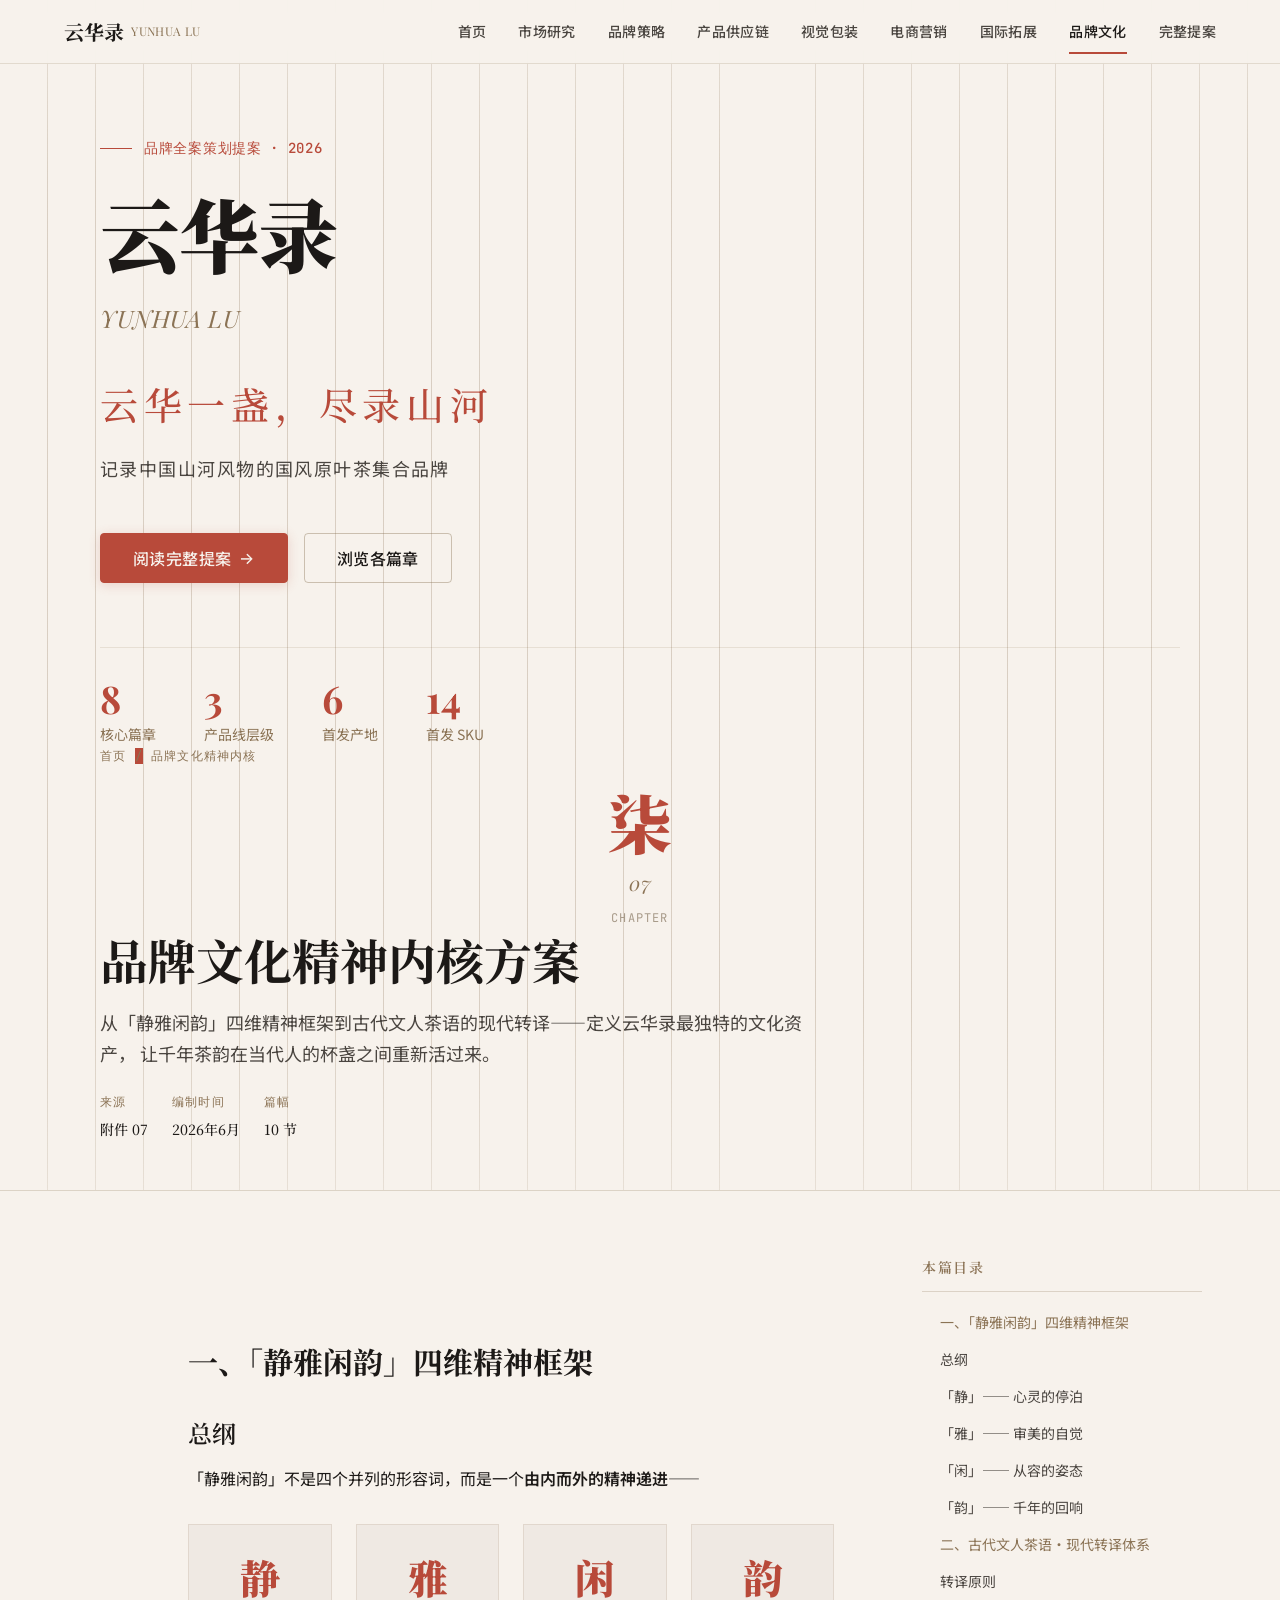
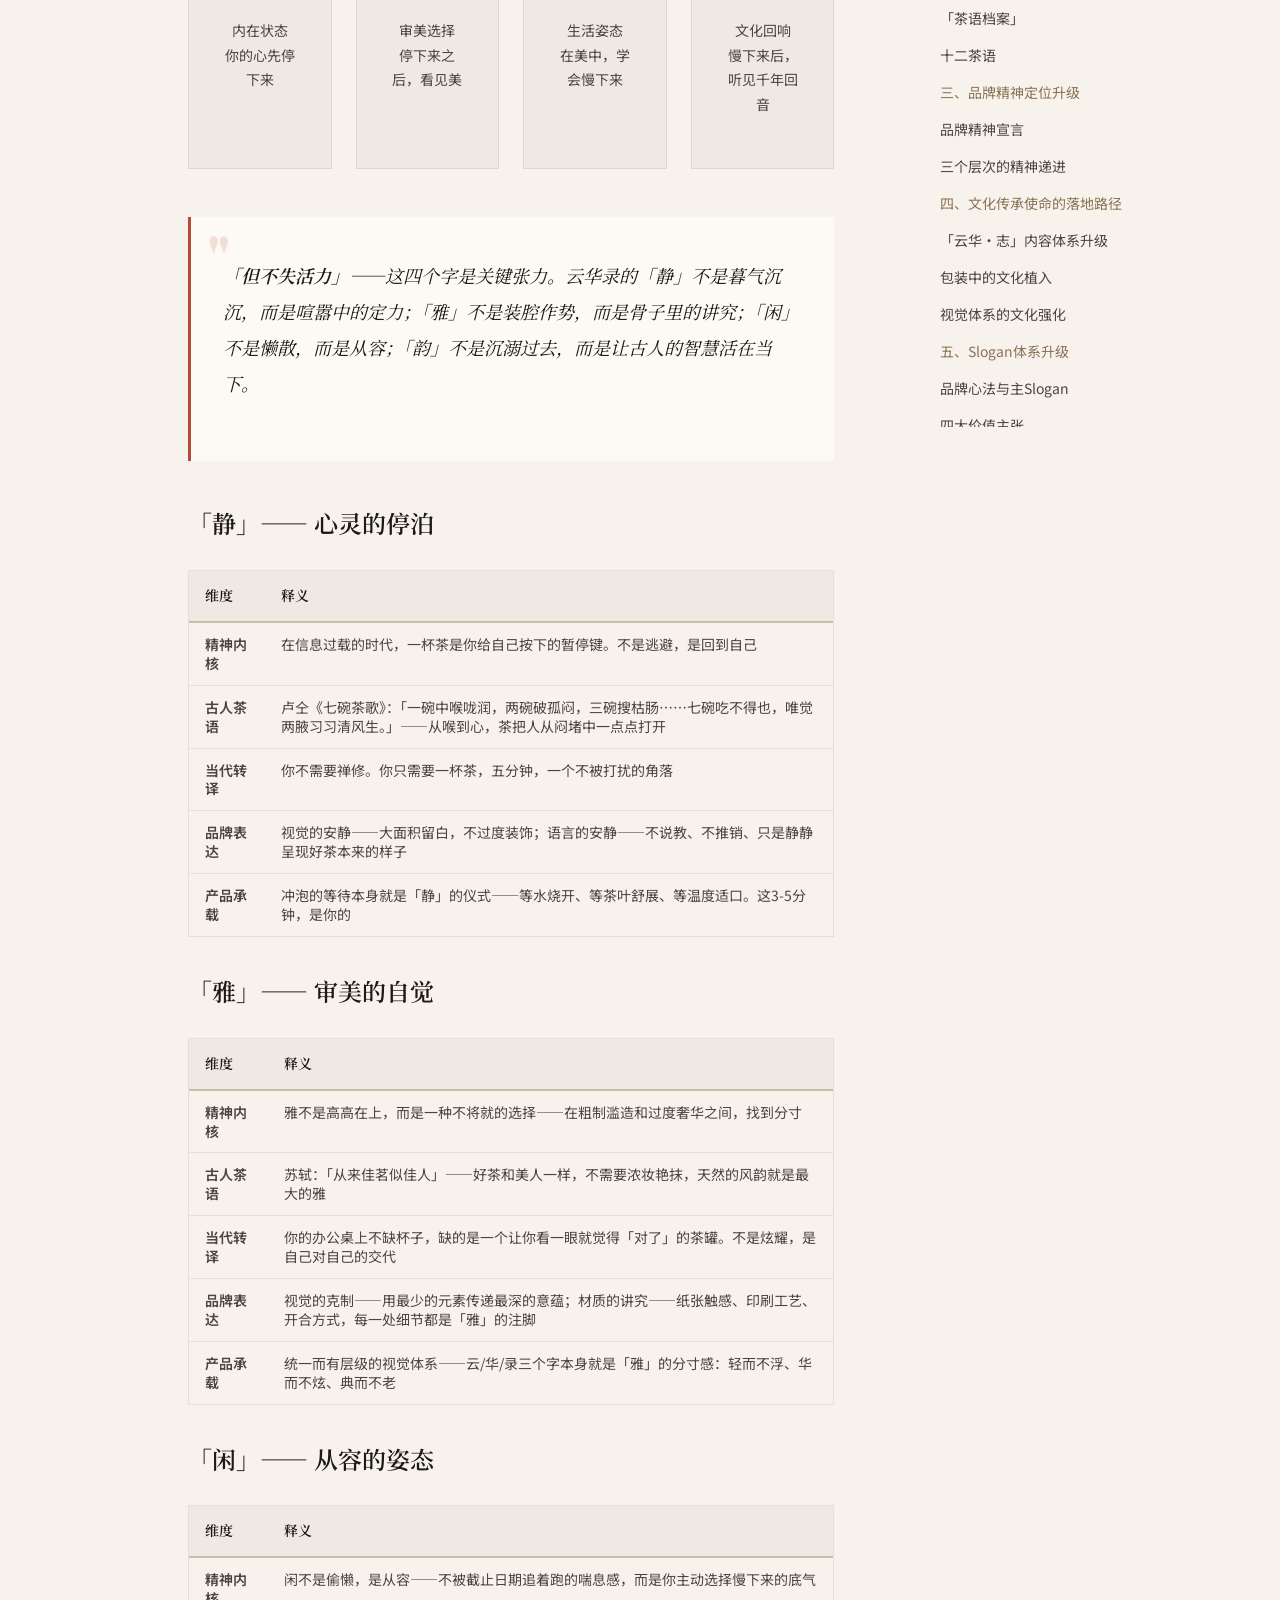
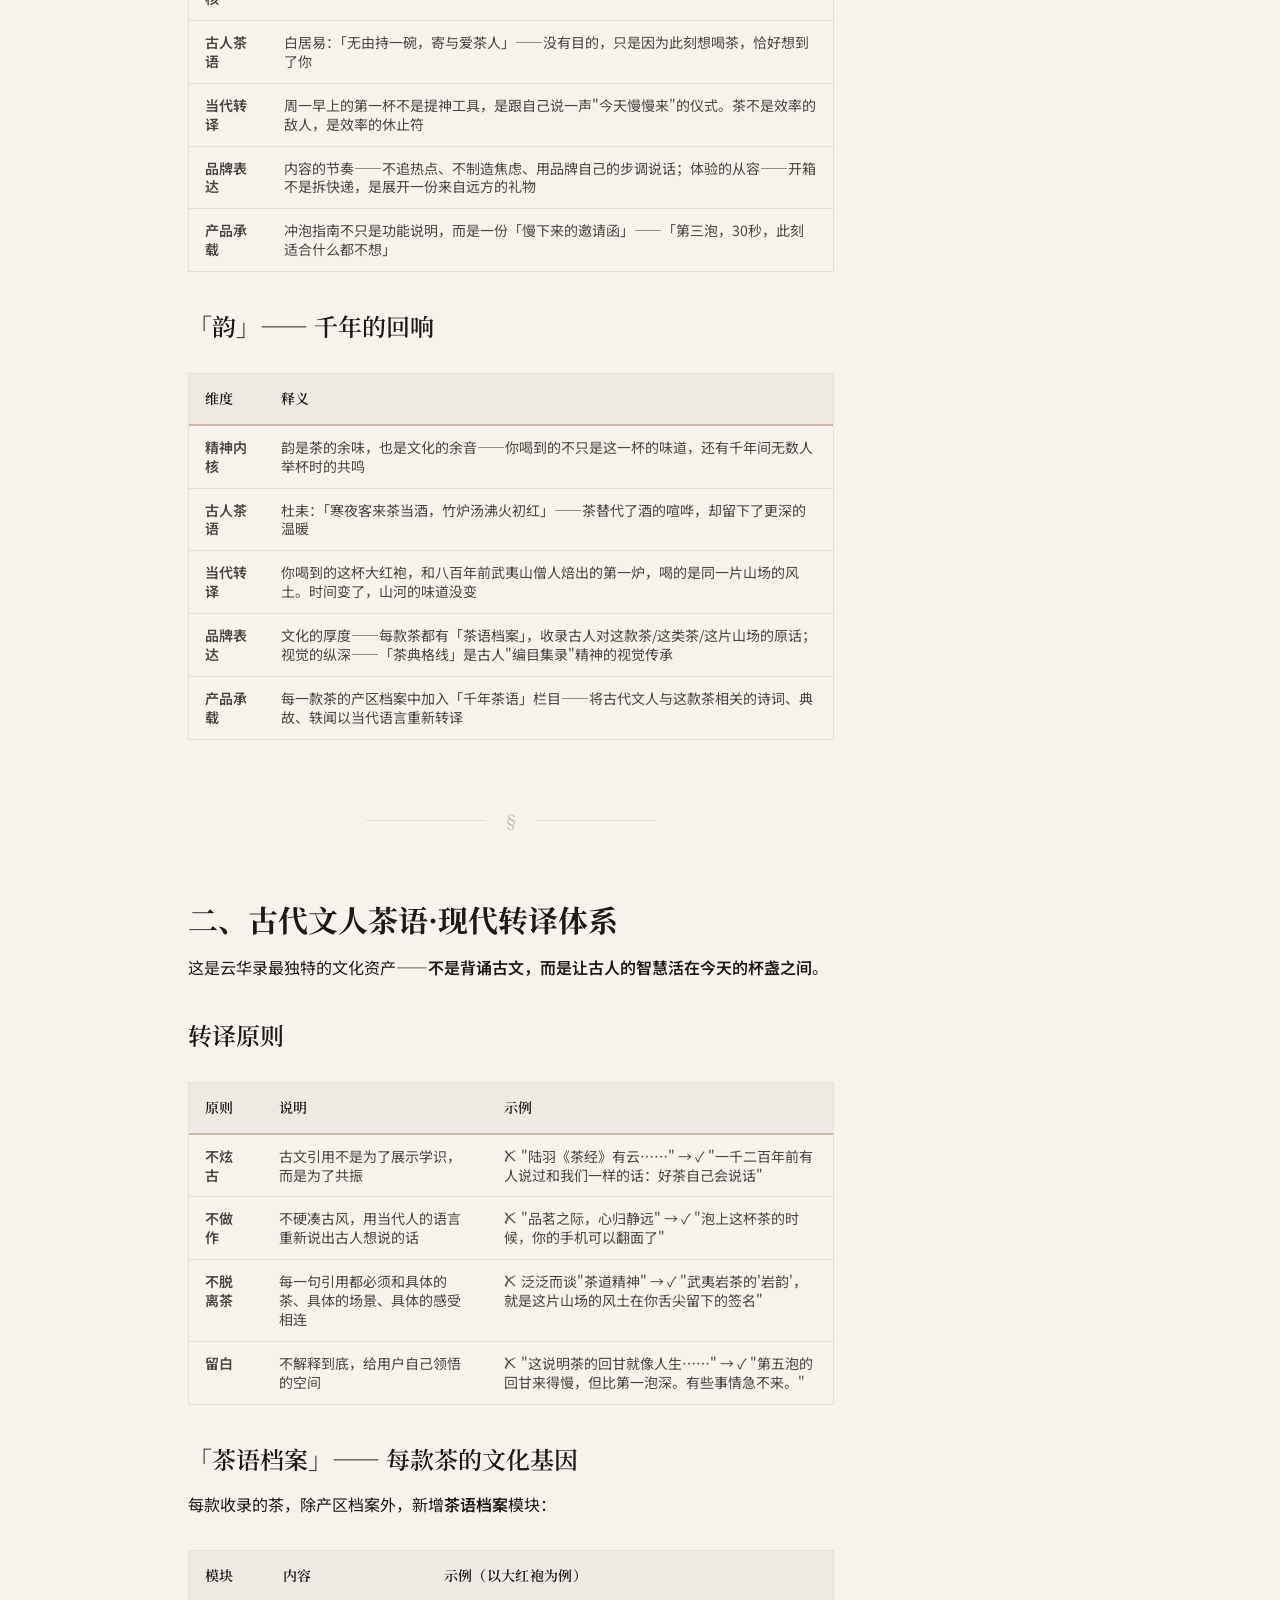
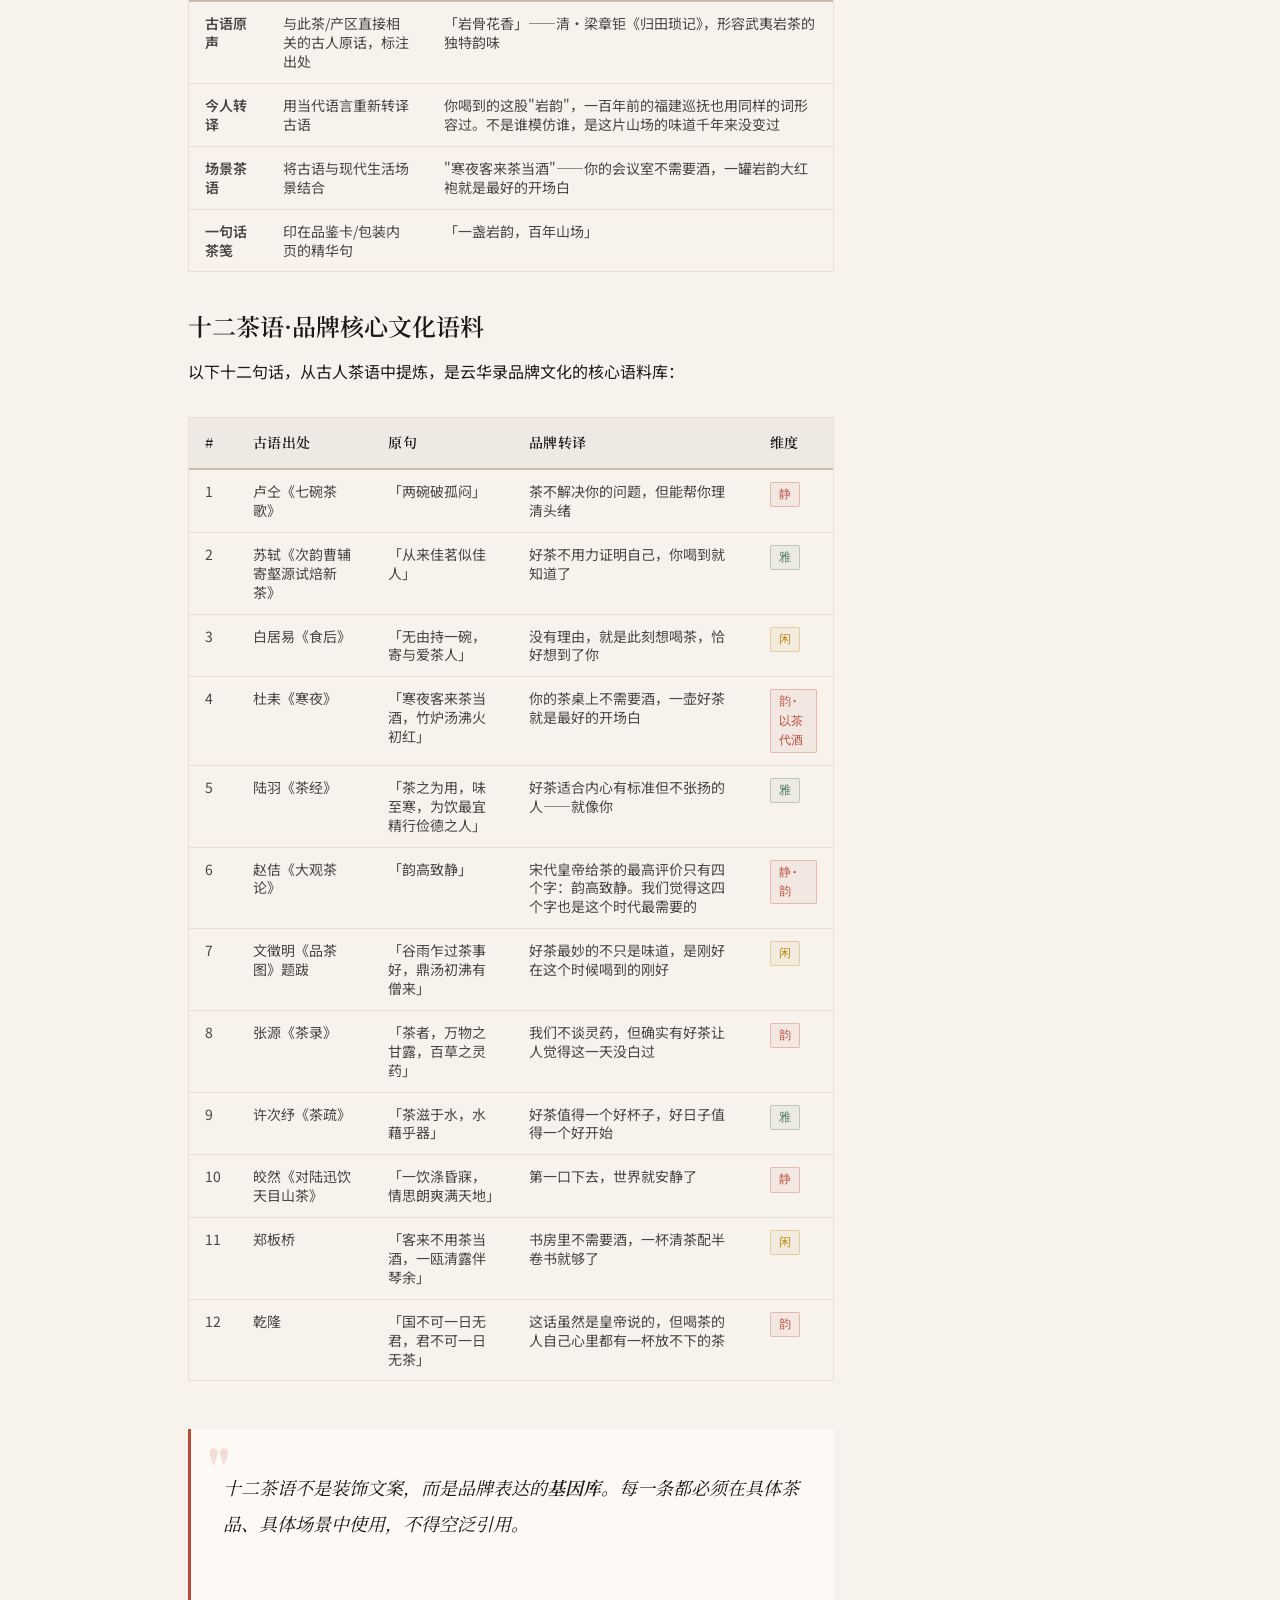
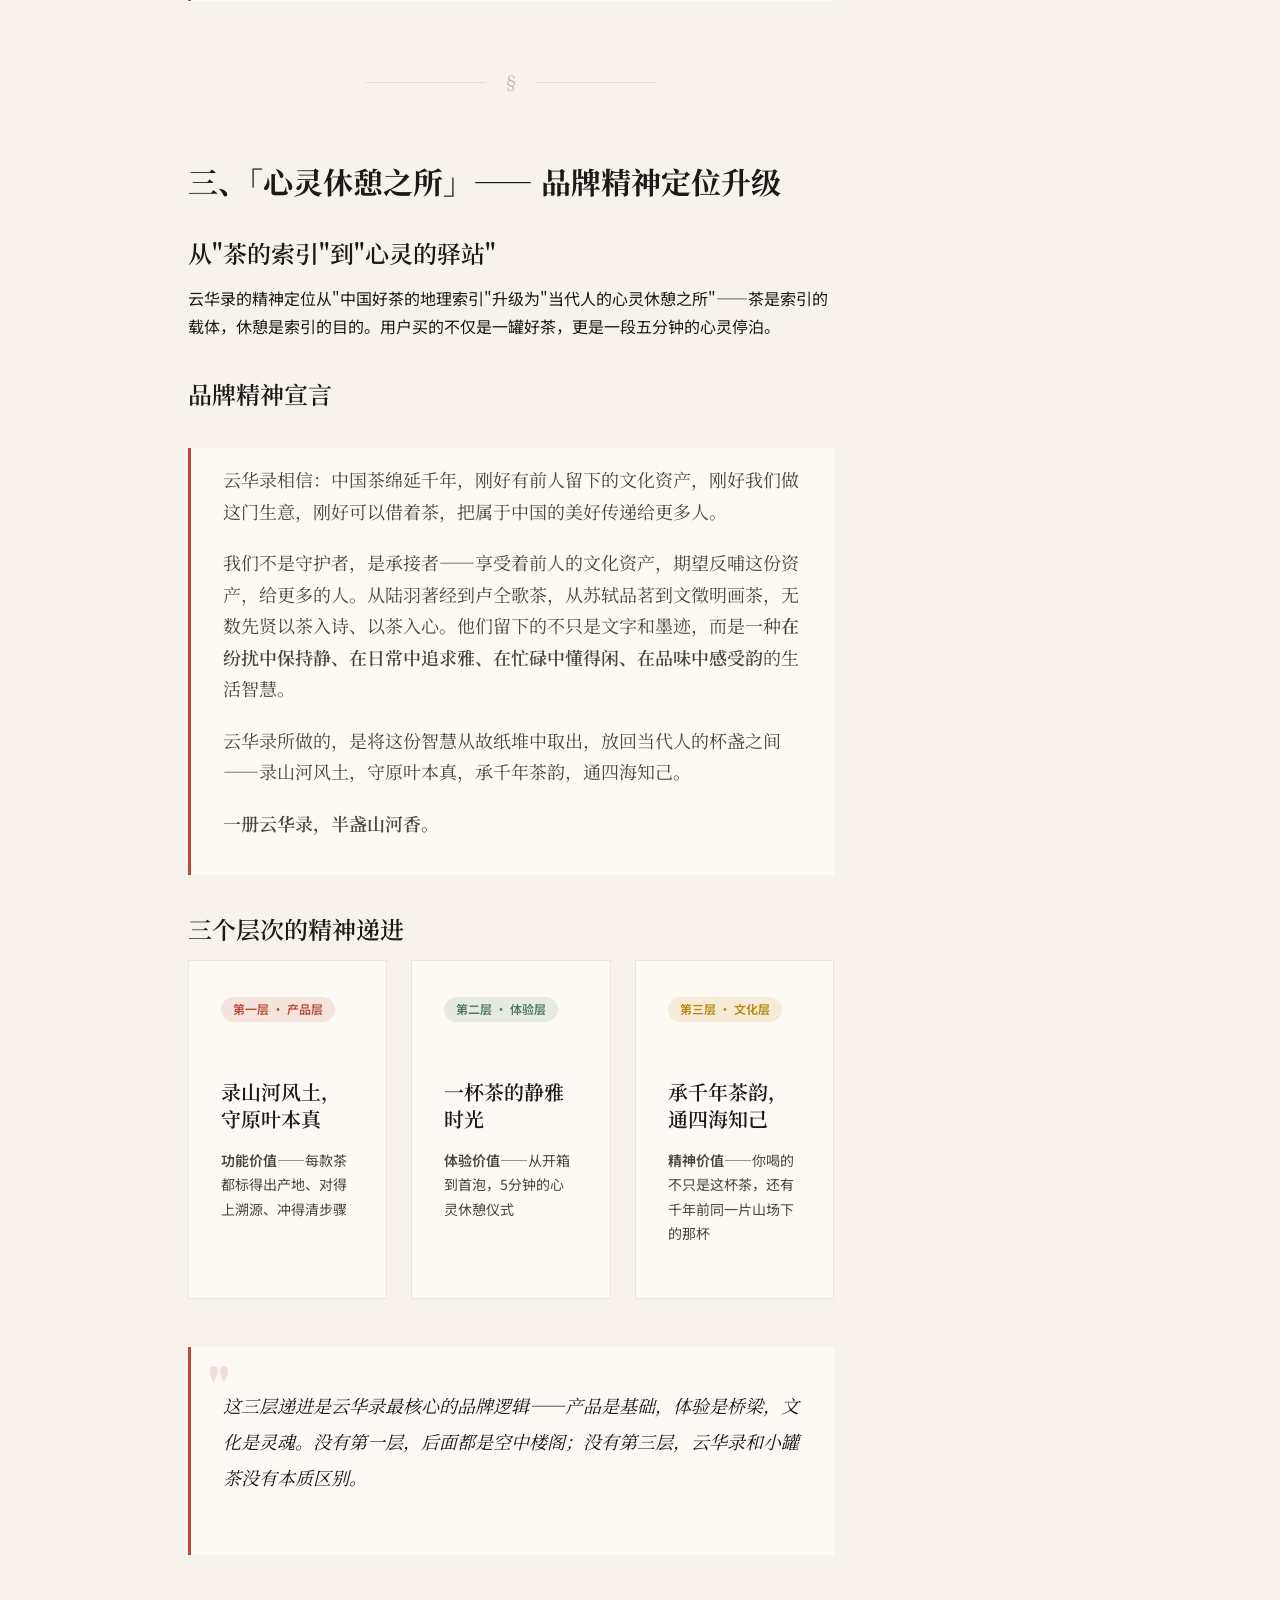
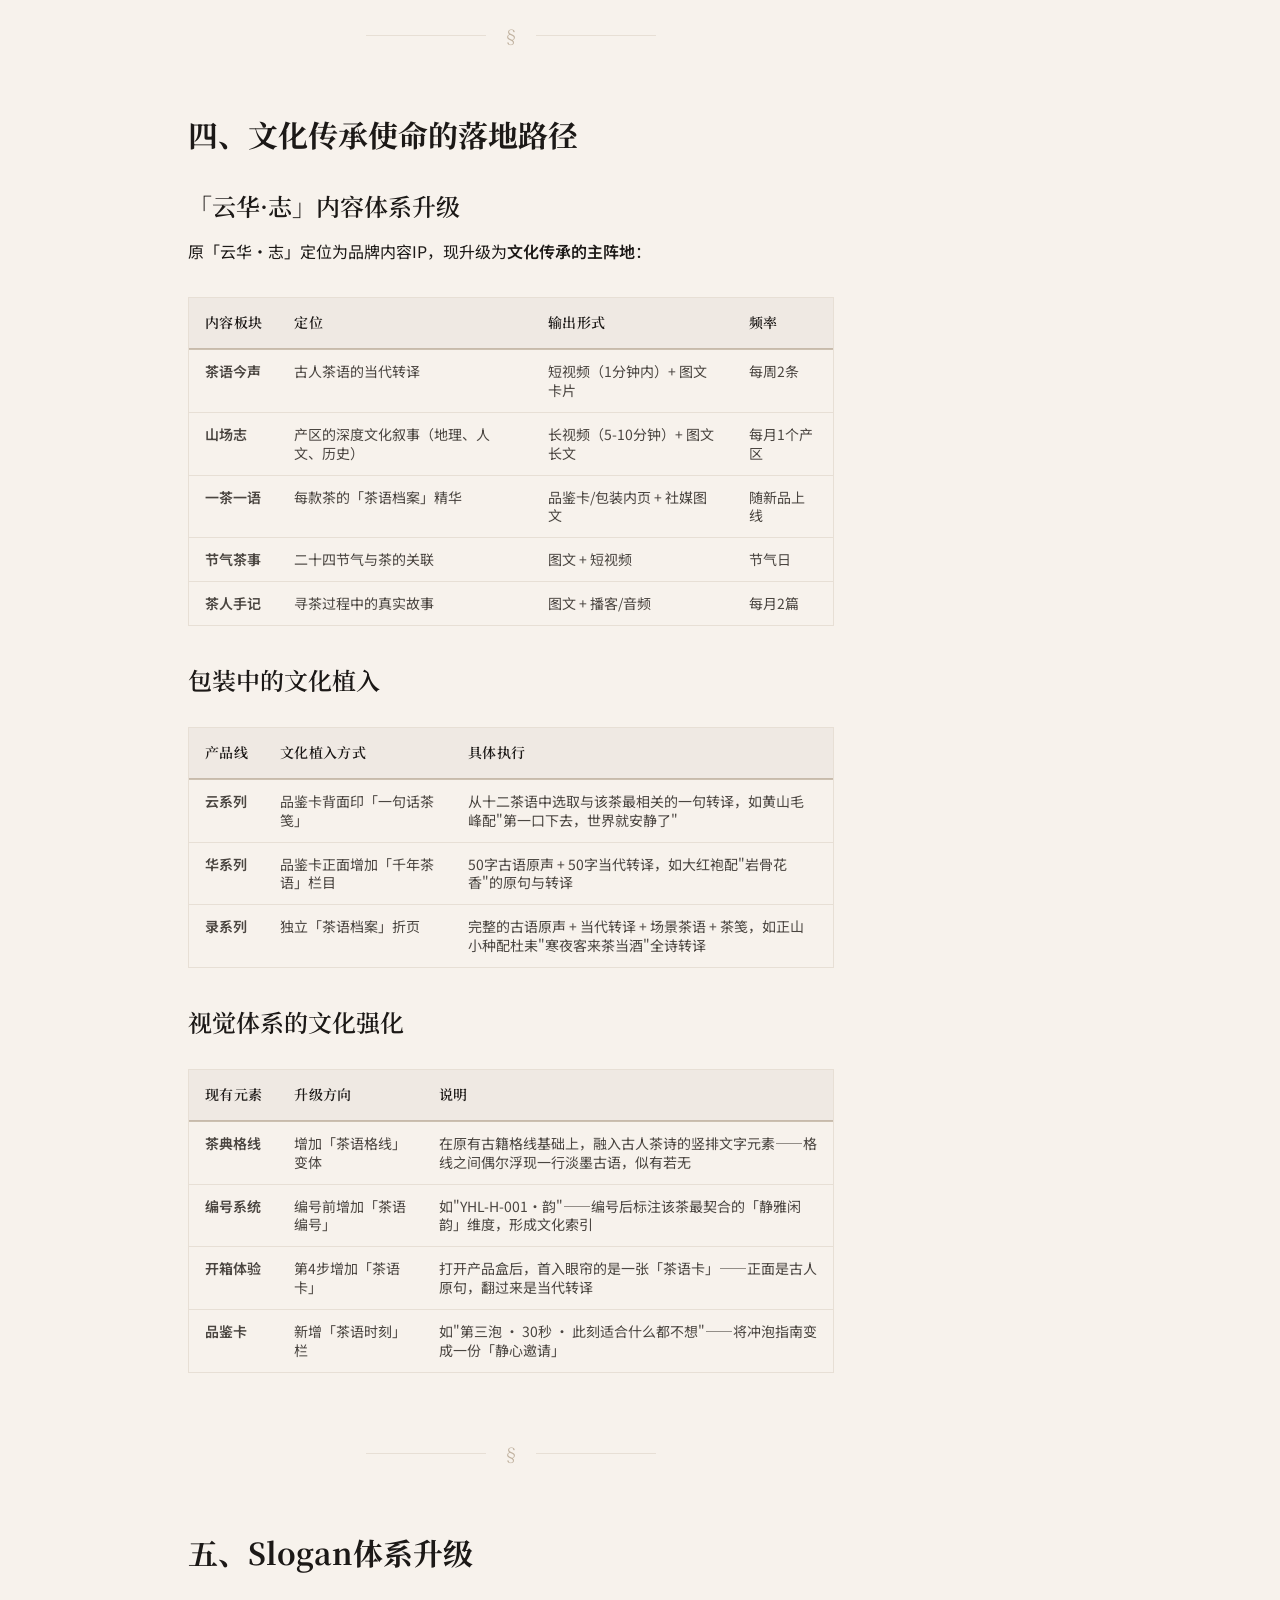
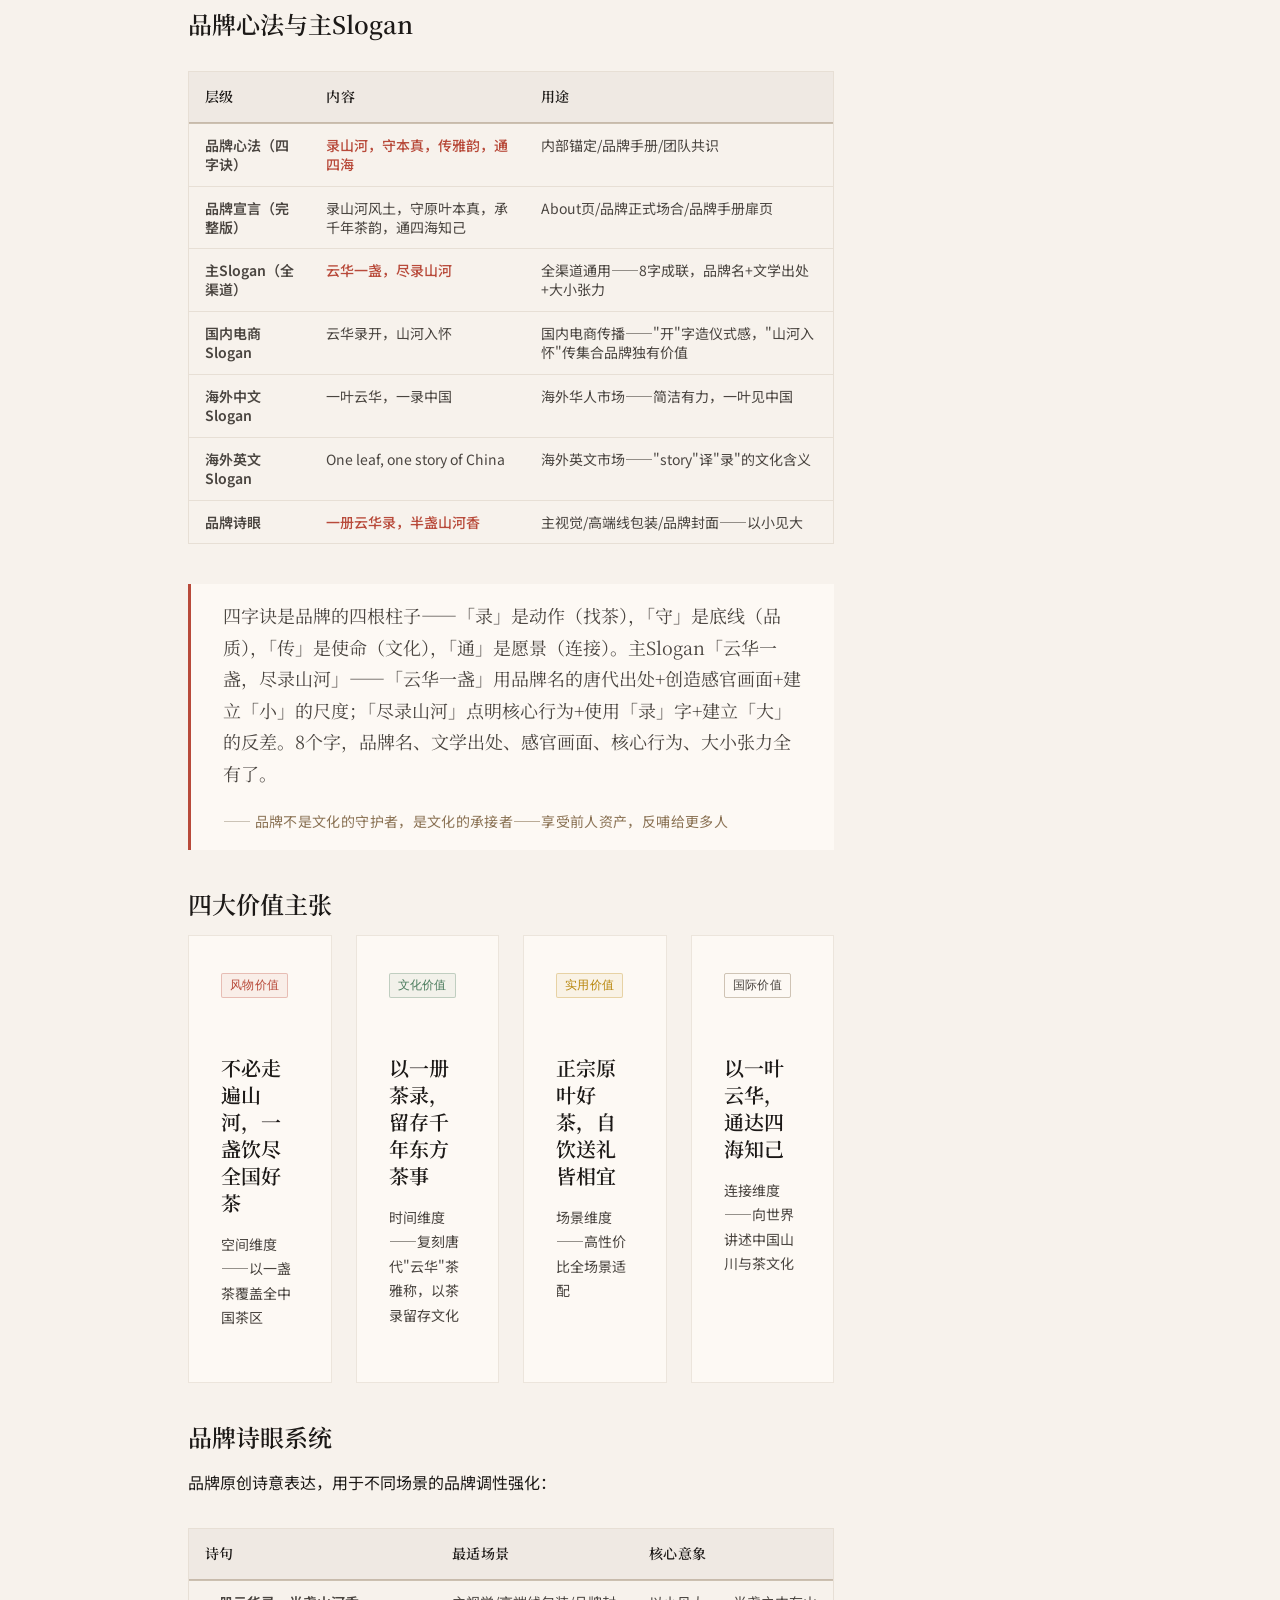
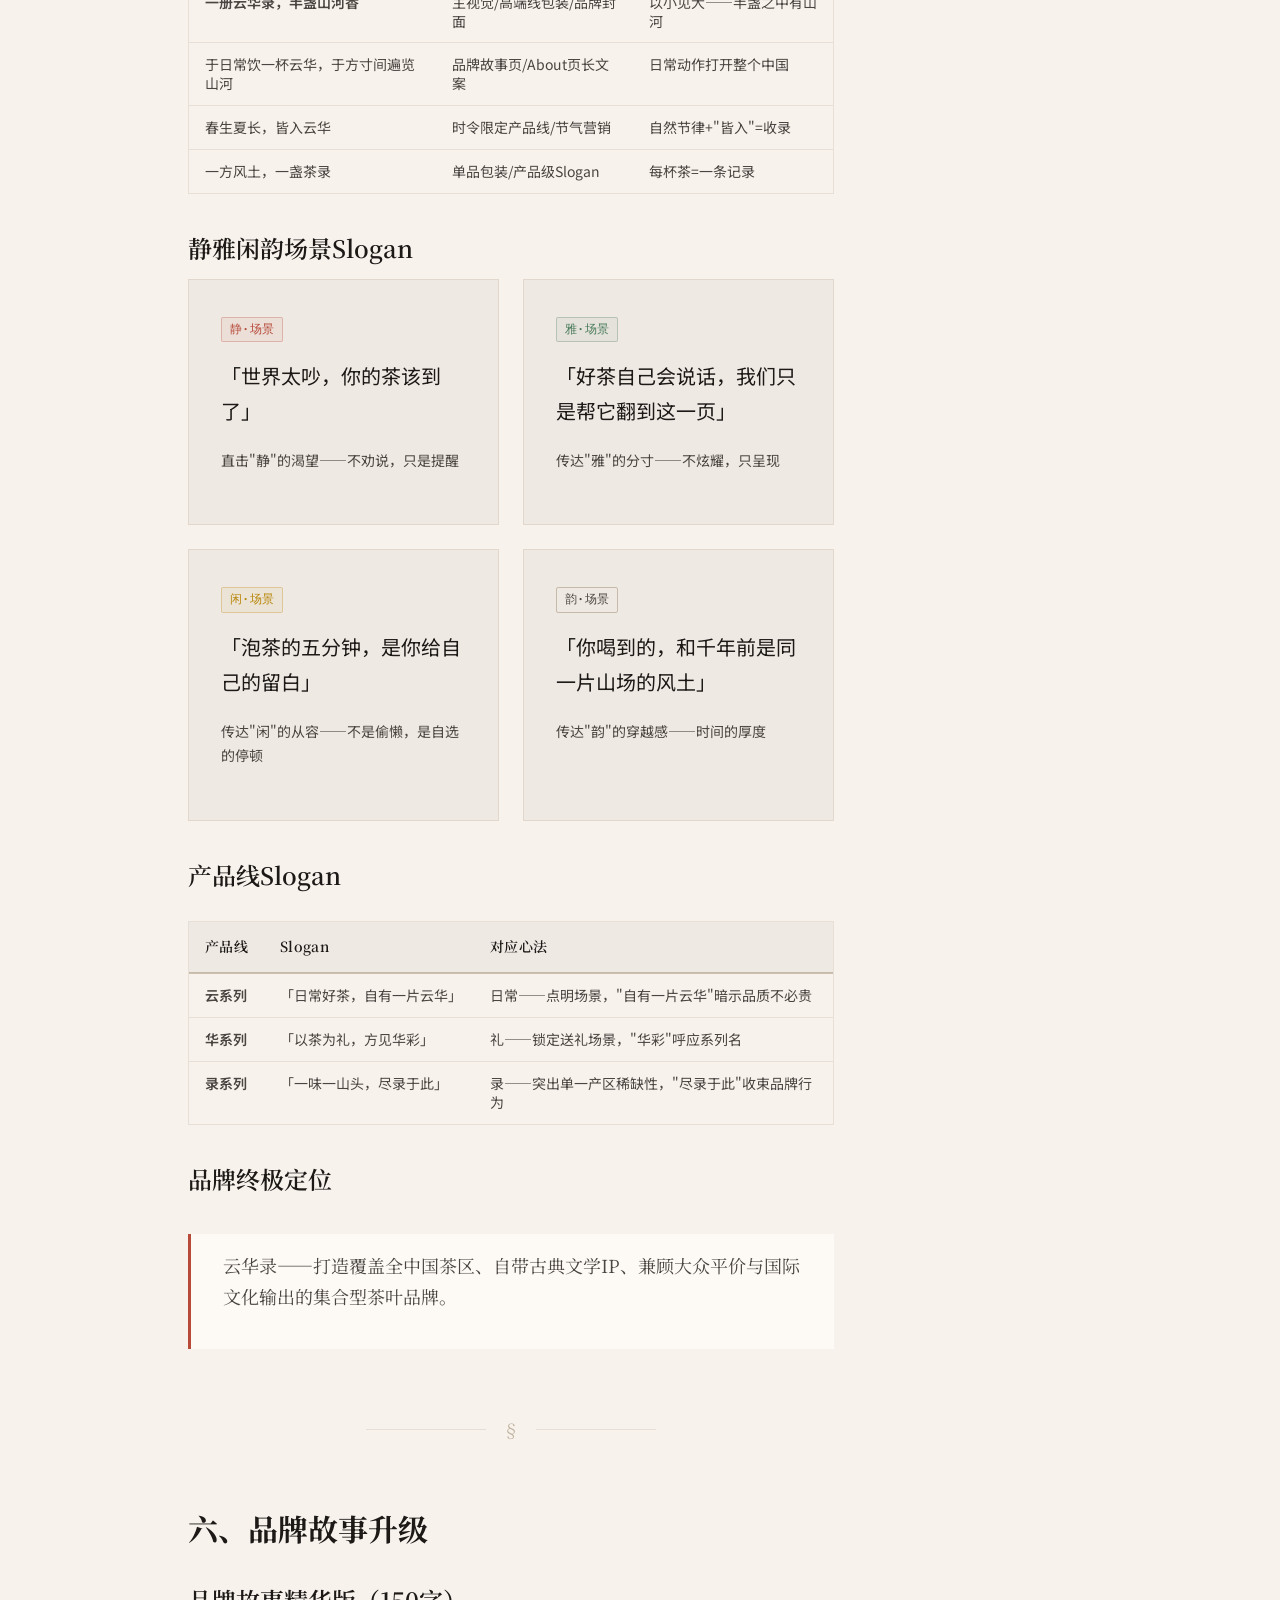
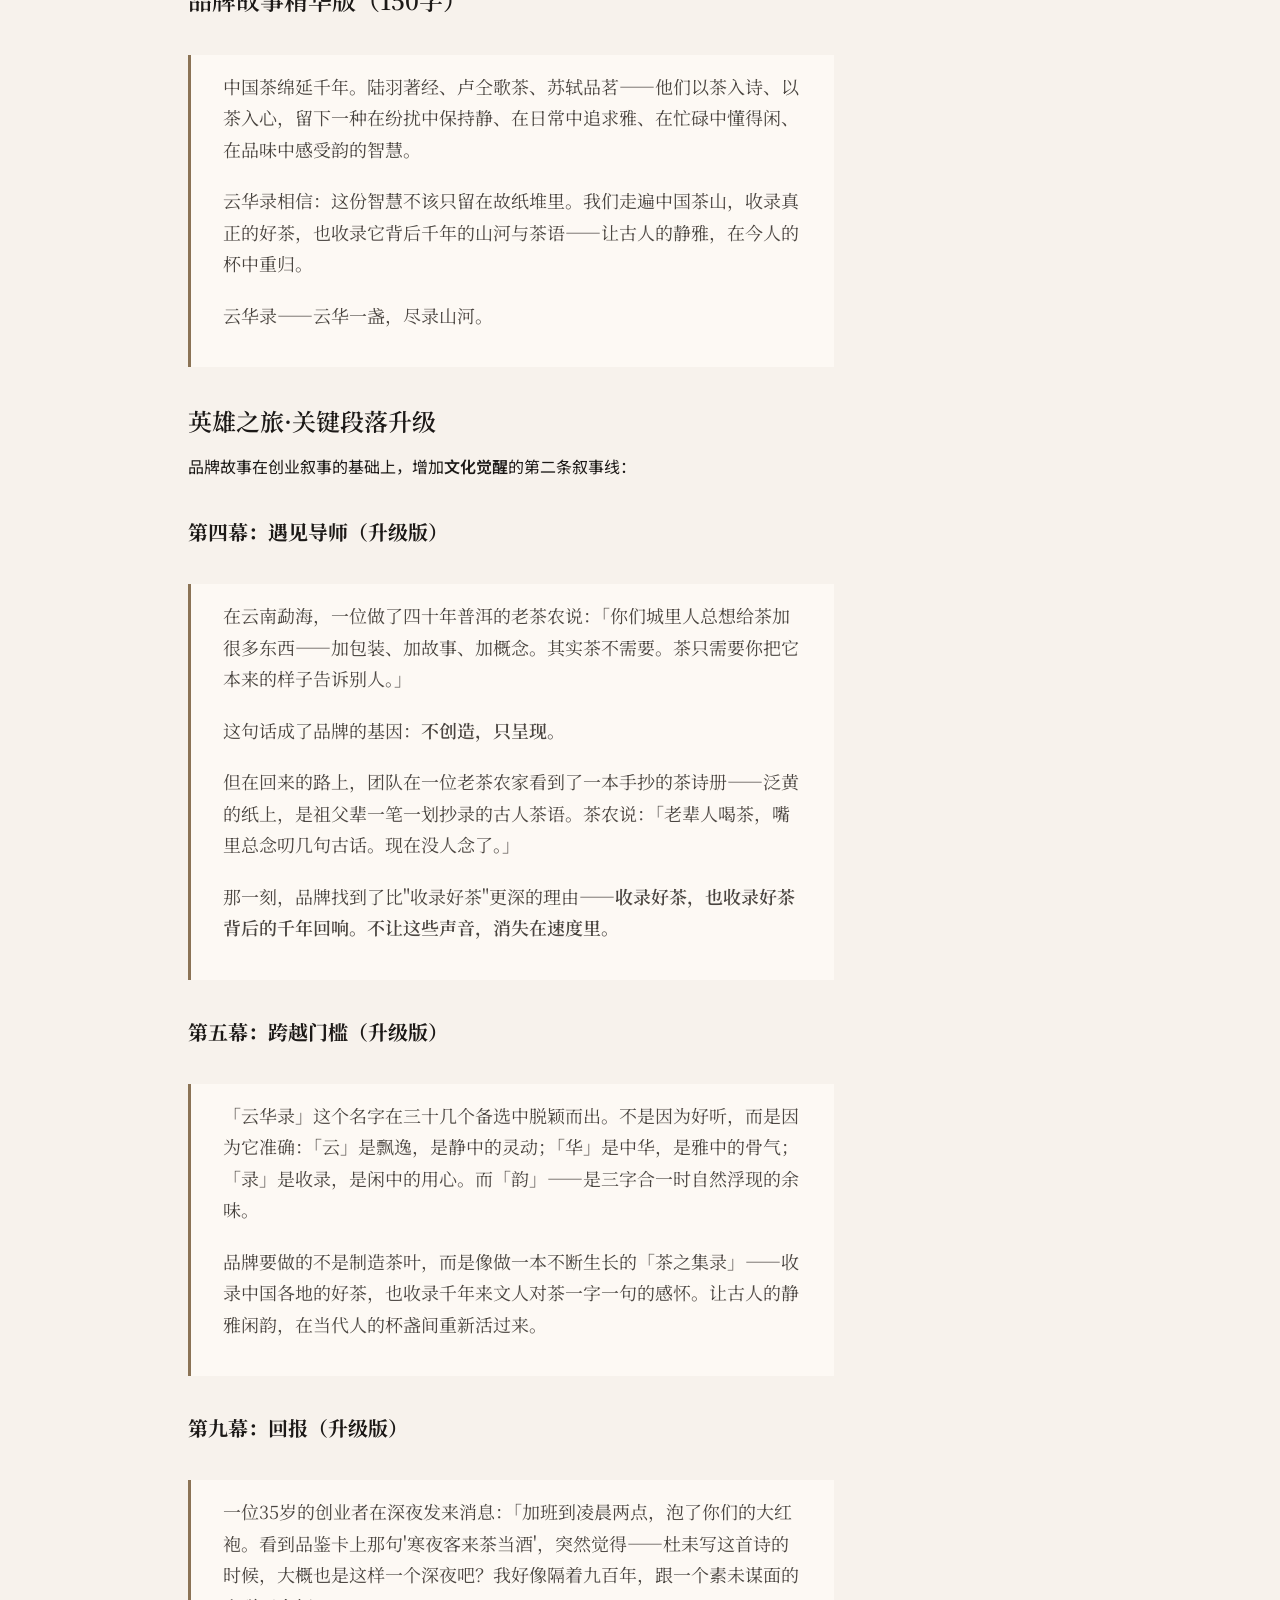
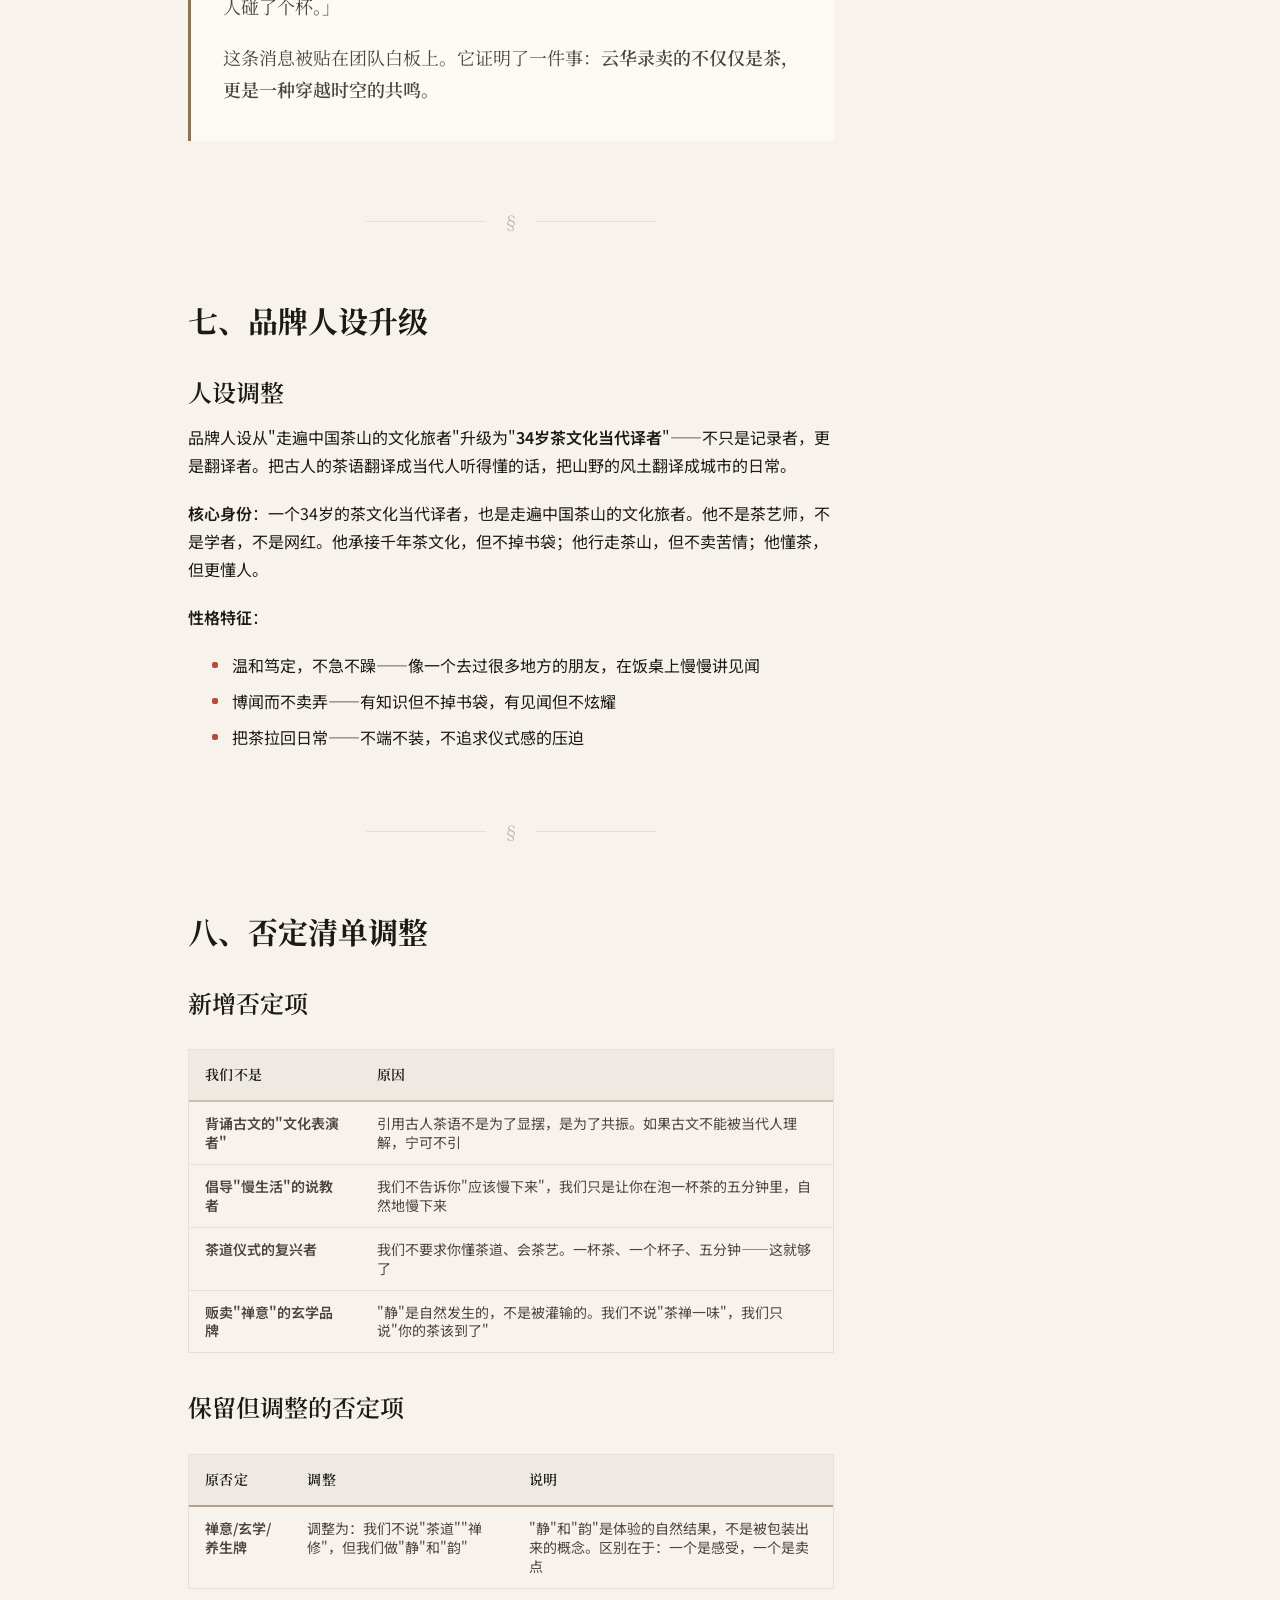
==== commit cf08a407: "fix: 修复品牌策划页面空白问题 + 3页面HTML标签不平衡 + 添加.nojekyll 问题诊断与修复： 1. full-proposal.html: 双<main>元素导致Hero区域100v" ====
--- a/pages/brand-culture.html
+++ b/pages/brand-culture.html
@@ -63,15 +63,13 @@
   <!-- ==========================================================================
        页面主体
        ========================================================================== -->
-  <main class="site-main">
-
-    <!-- ===================== Hero 区 ===================== -->
-    <section class="home-hero">
-      <!-- 茶典格线竖线背景（上下淡出） -->
+  <main class="page-main">
+
+    <!-- ===================== 首屏 Hero ===================== -->
+    <section class="chapter-hero">
       <div class="tea-grid-bg-fade" aria-hidden="true"></div>
-
       <div class="home-hero-inner">
-        <div class="hero-content reveal">
+        <div class="hero-content">
           <div class="hero-eyebrow">品牌全案策划提案 · 2026</div>
 
           <h1 class="hero-title">云华录</h1>
@@ -102,12 +100,11 @@
               <span class="hero-stat-value">14</span>
               <span class="hero-stat-label">首发 SKU</span>
             </div>
-          </div><main class="page-main">
-
-    <!-- ===================== 篇章 Hero ===================== -->
-    <section class="chapter-hero">
-      <div class="tea-grid-bg-fade" aria-hidden="true"></div>
-      <div class="chapter-hero-inner">
+          </div>
+        </div>
+      </div>
+    <!-- 篇章头信息 -->
+    <div class="chapter-hero-inner">
         <div class="chapter-hero-breadcrumb">
           <a href="../index.html">首页</a>
           <span class="chapter-hero-sep">/</span>
@@ -807,7 +804,7 @@
     </svg>
   </button>
 
-  <script src="../assets/js/main.js"></script>
-  <script src="../assets/js/scroll.js"></script>
+  <script src="../assets/js/main.js" defer></script>
+  <script src="../assets/js/scroll.js" defer></script>
 </body>
 </html>
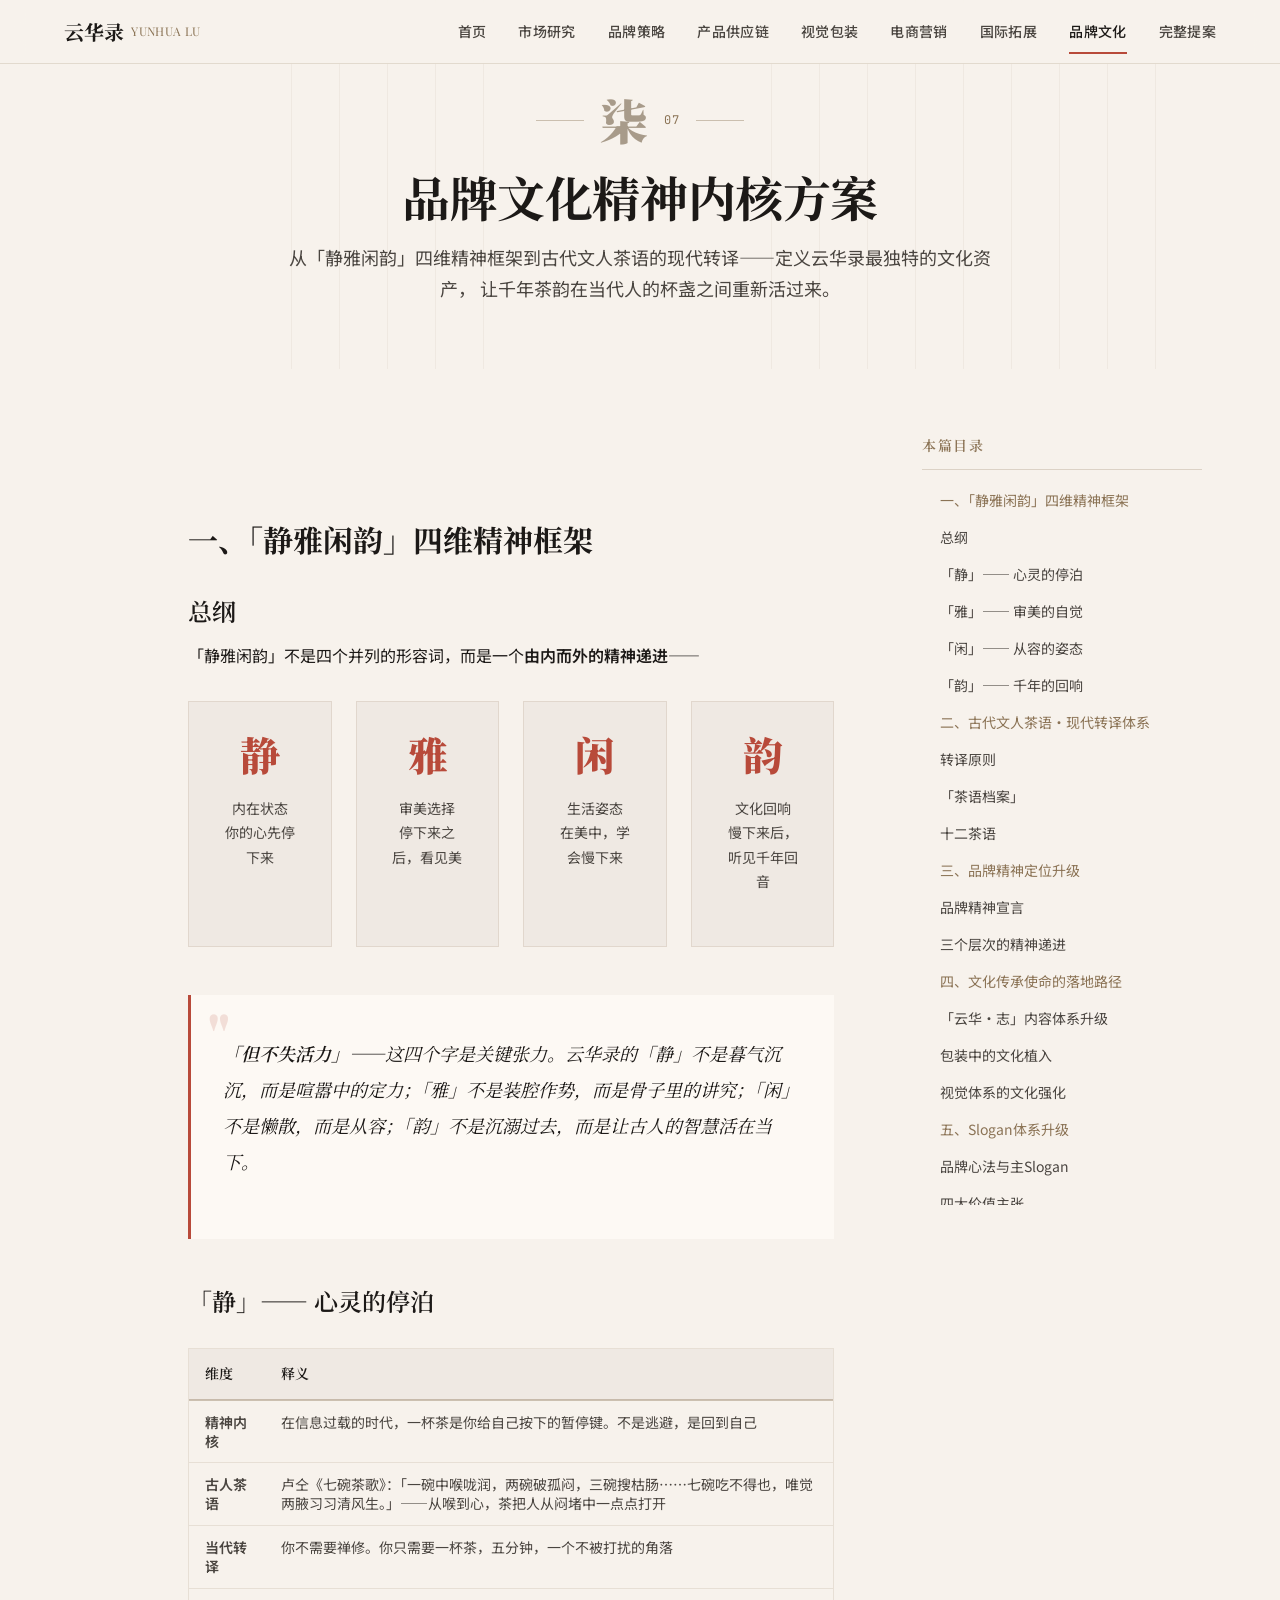
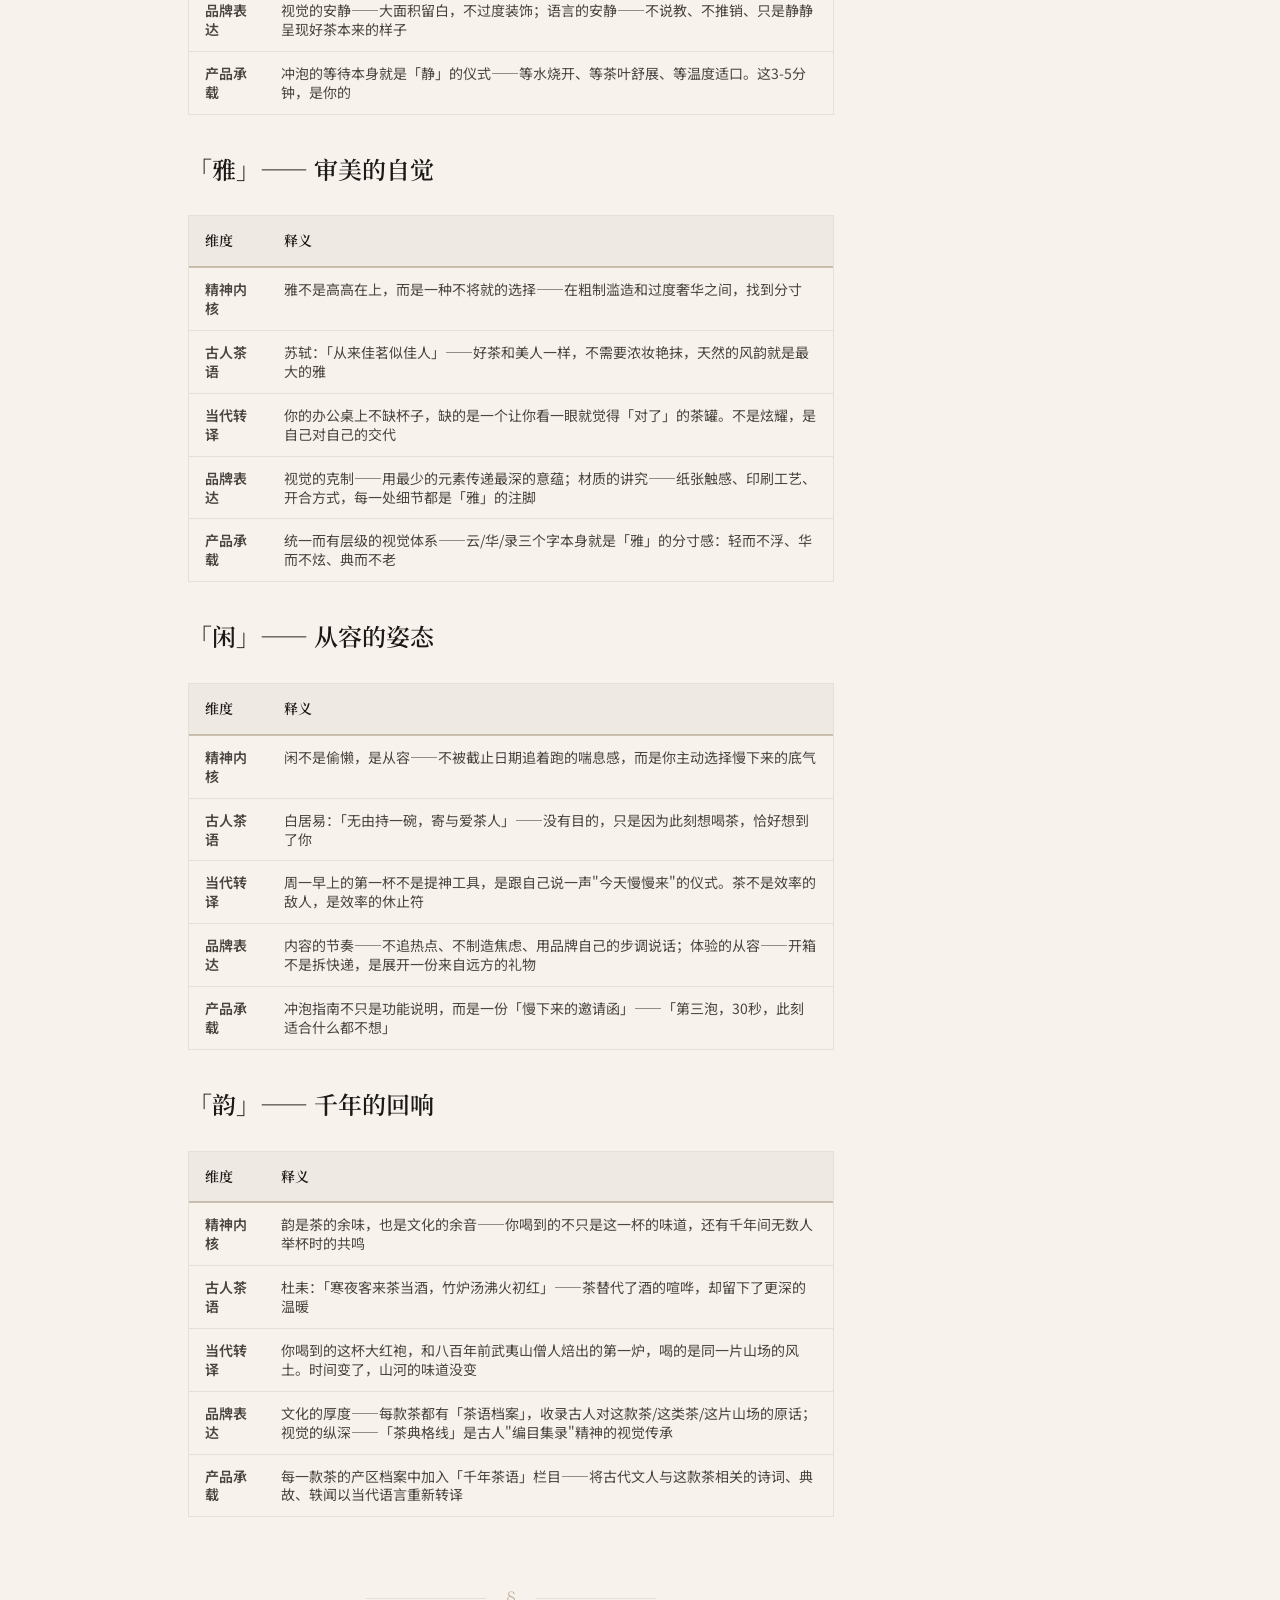
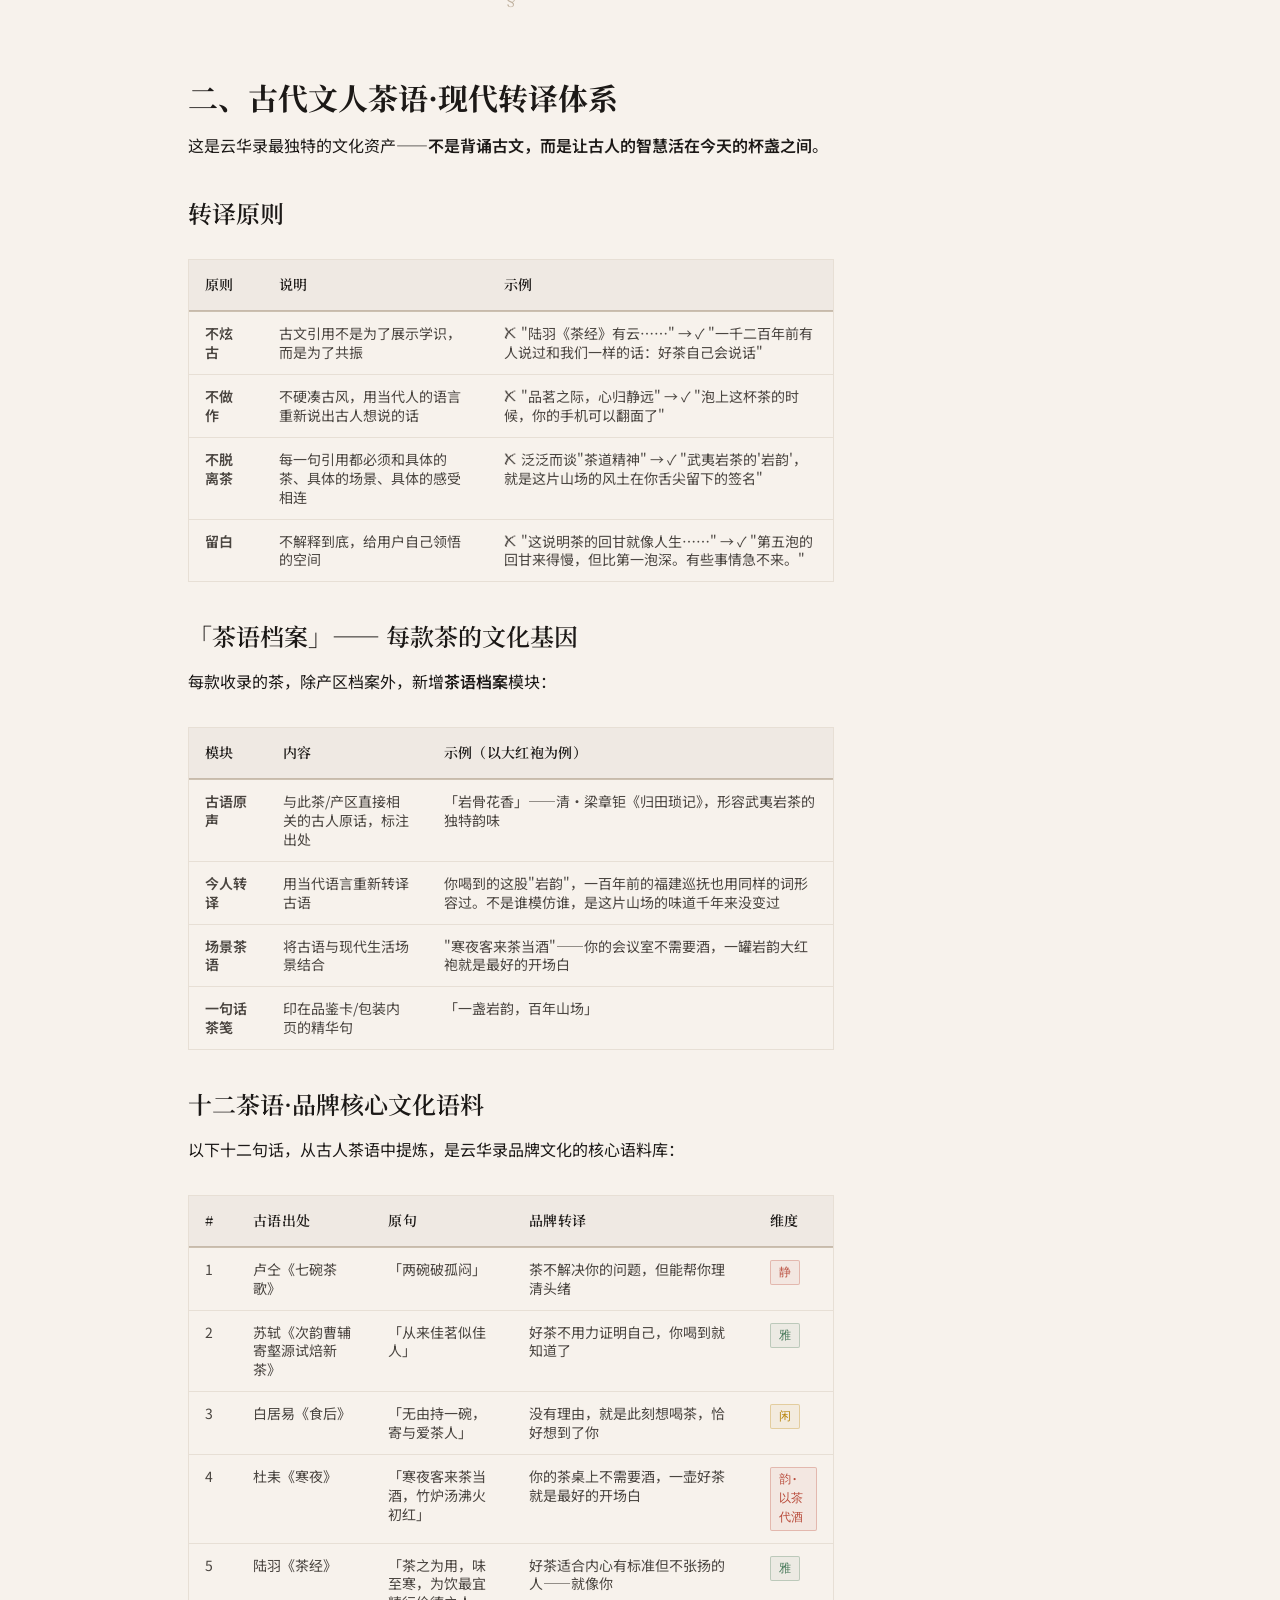
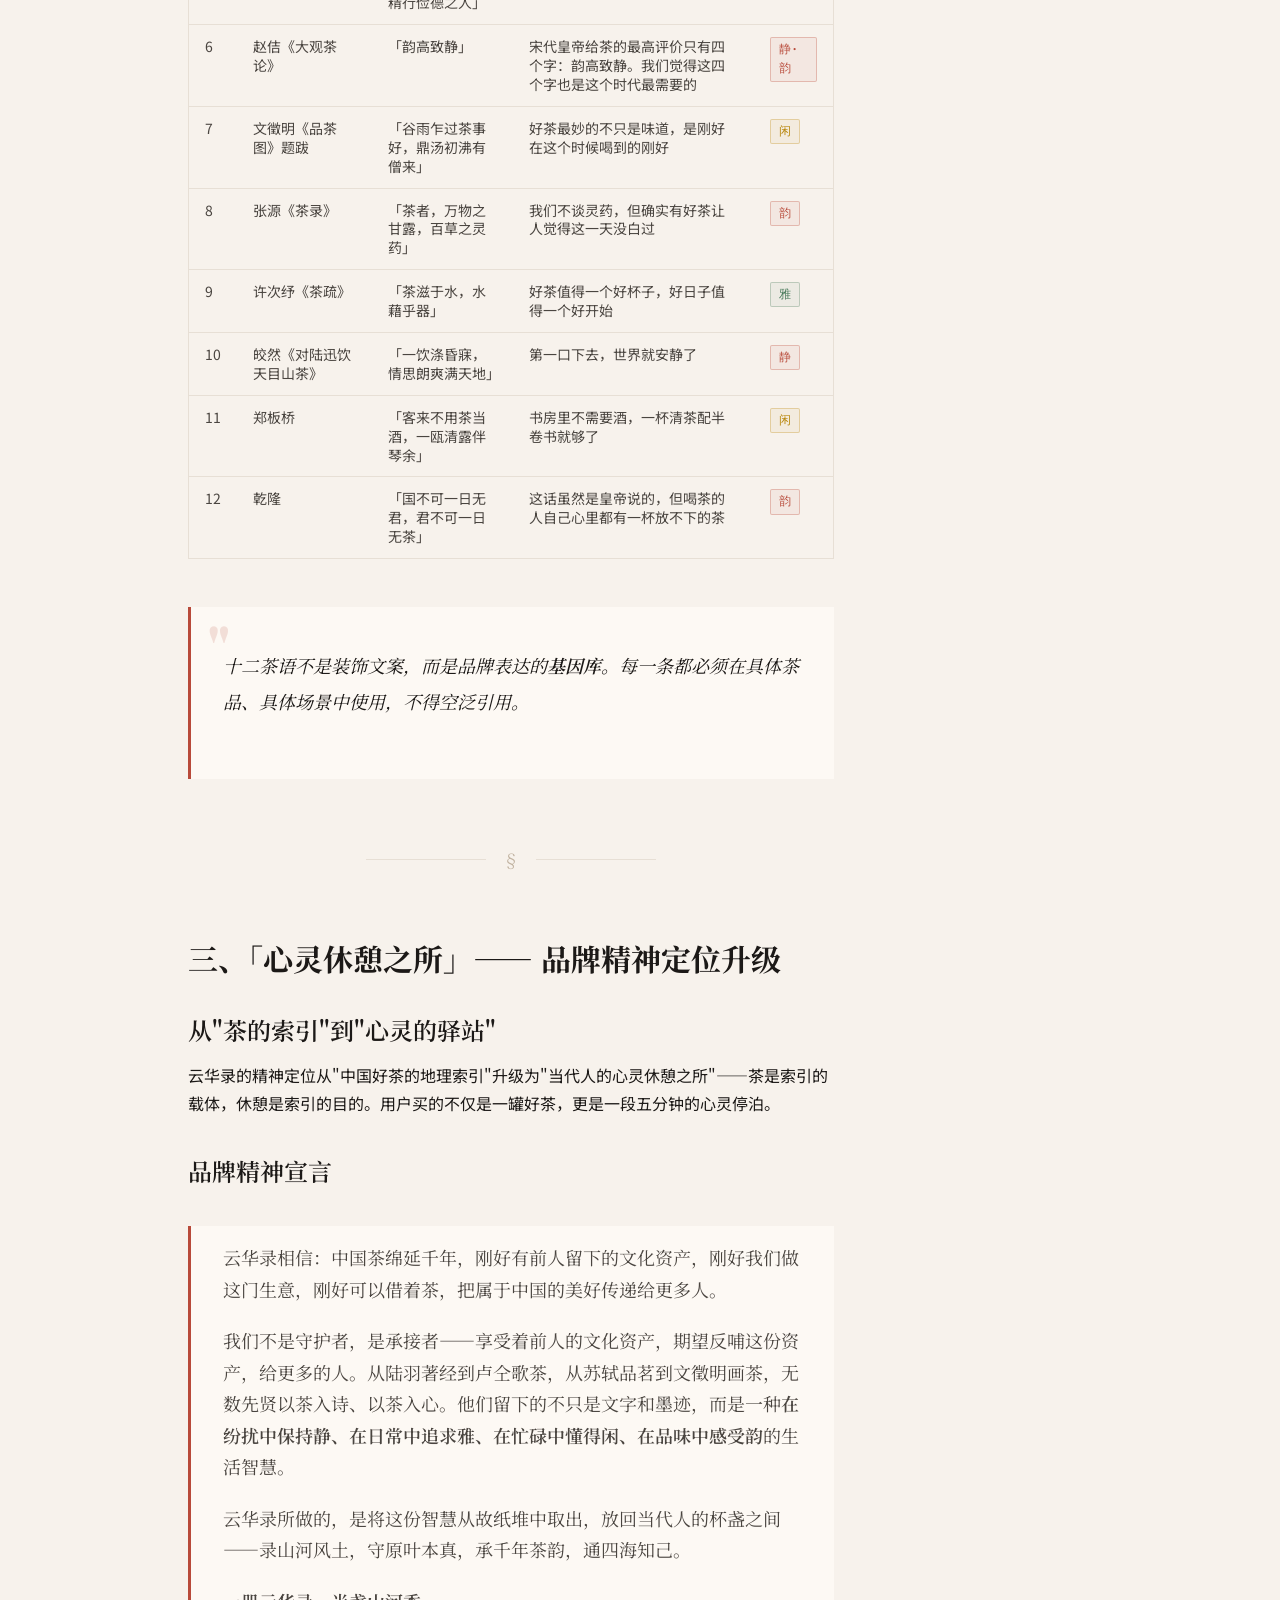
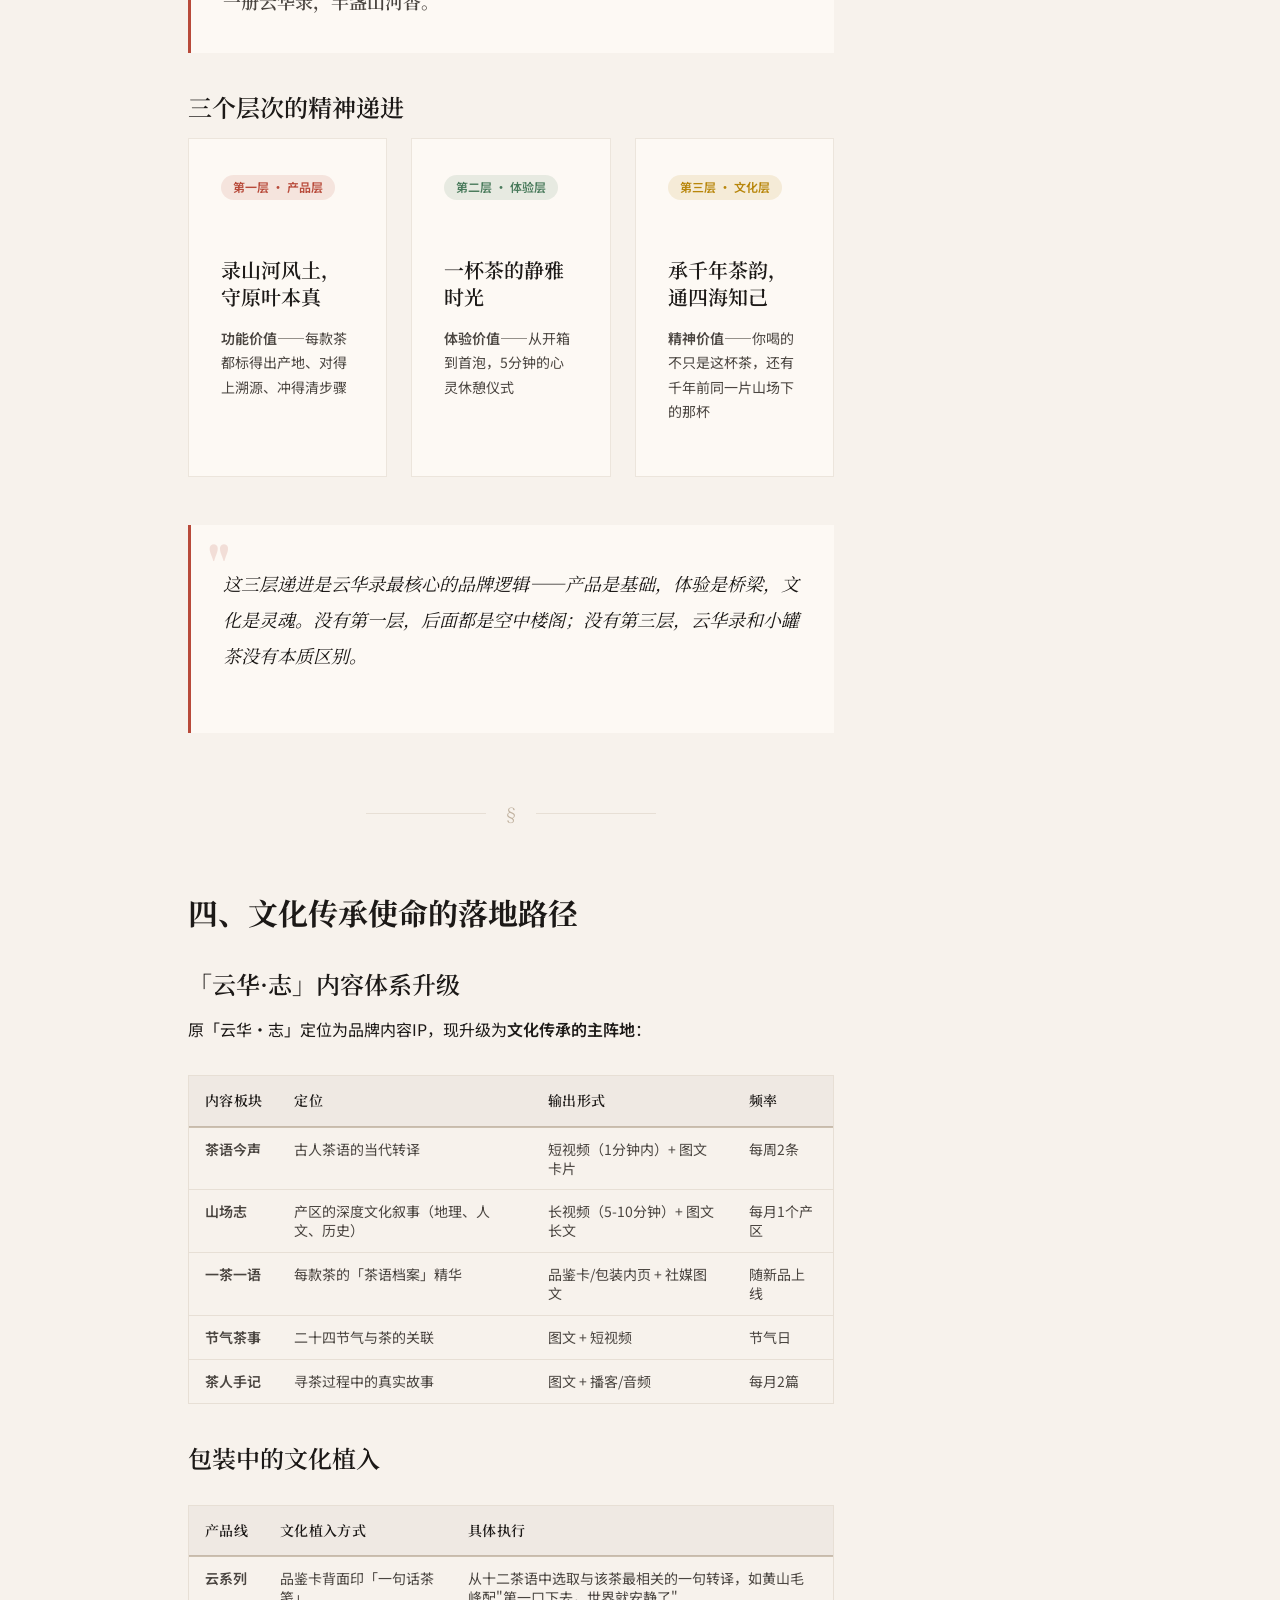
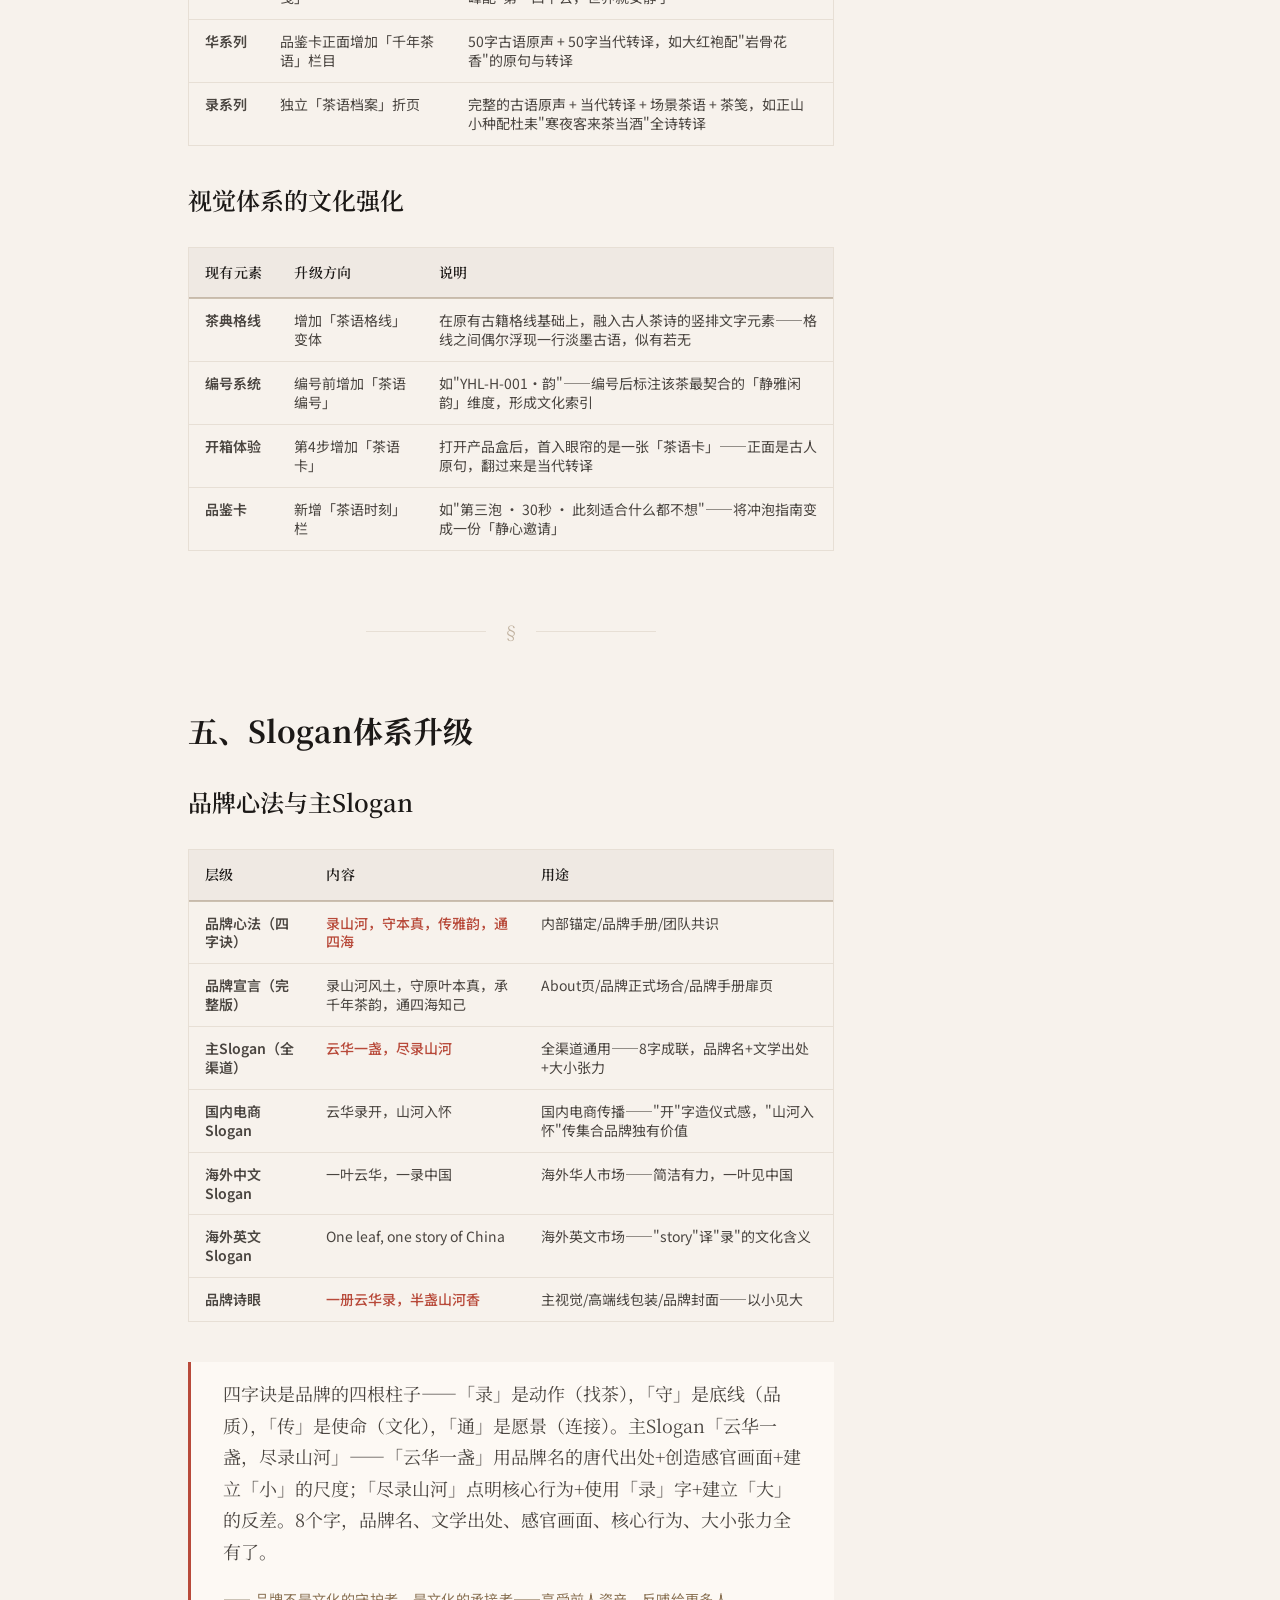
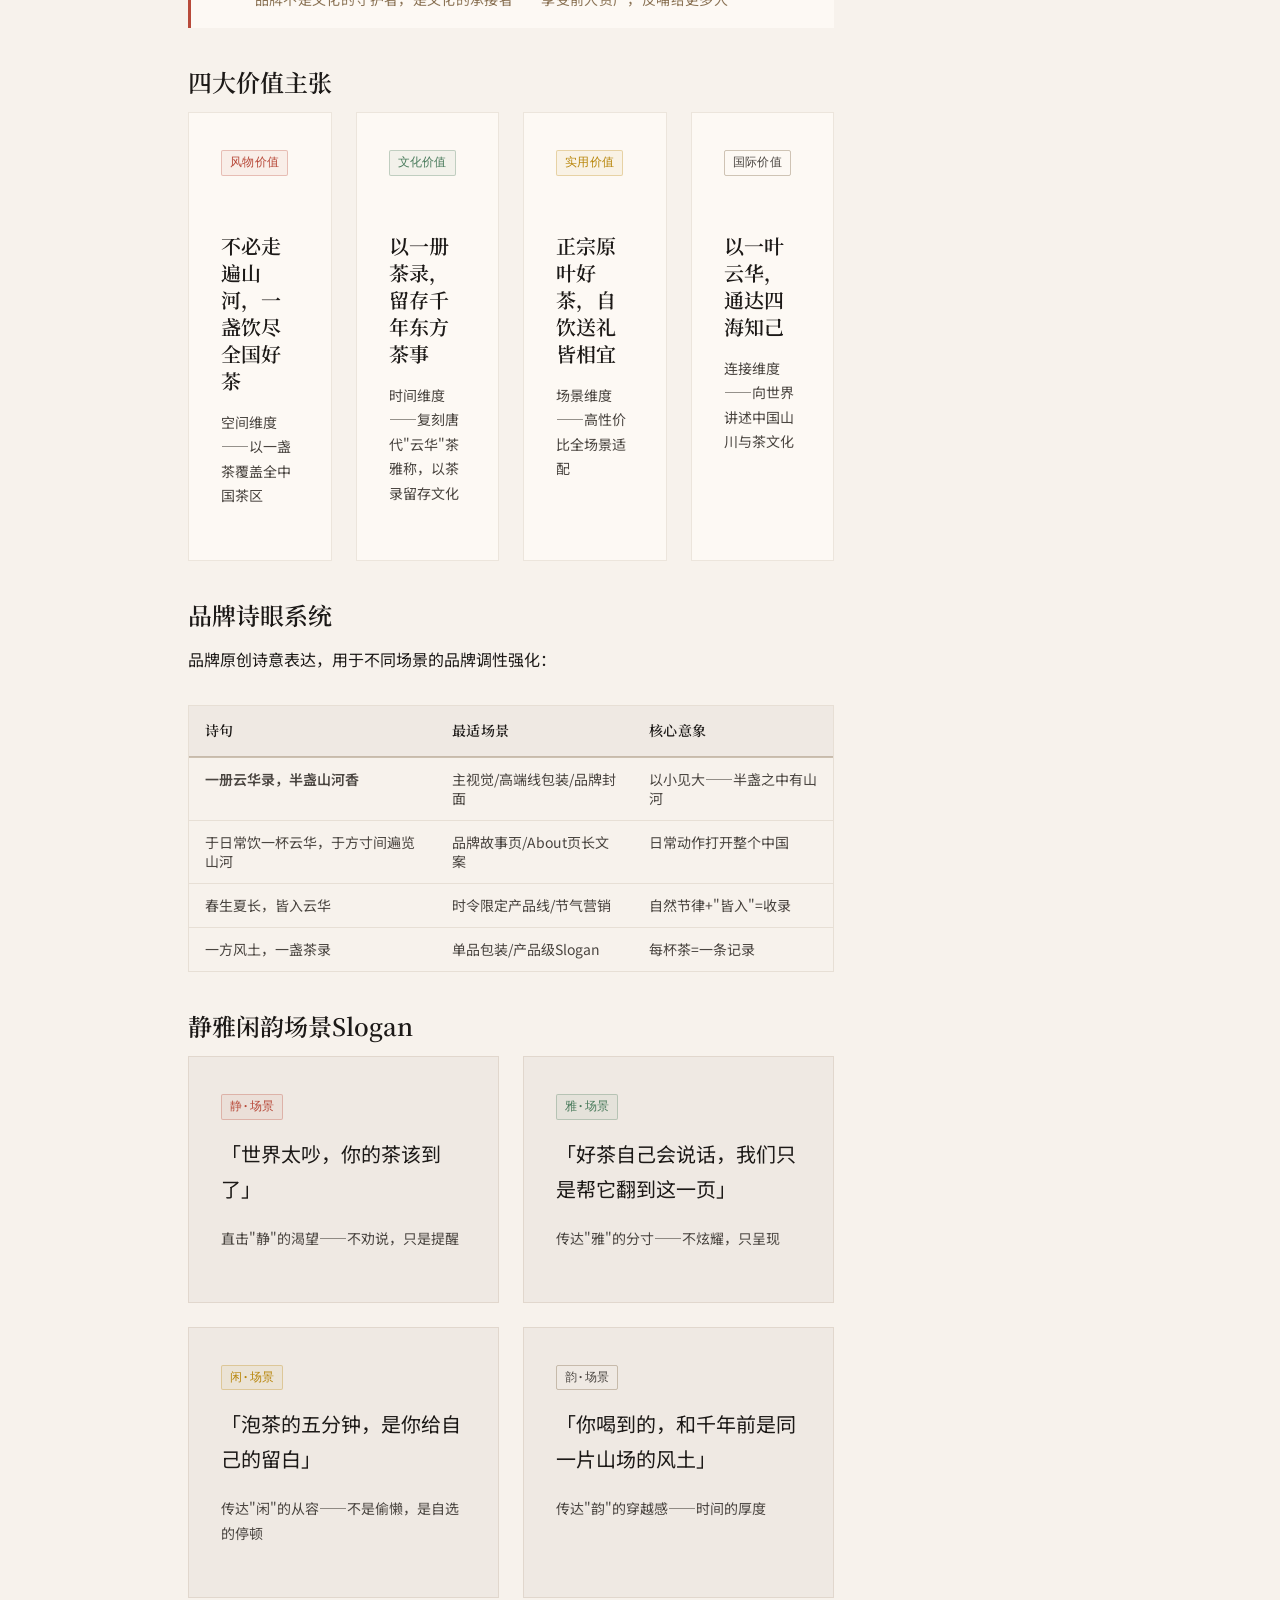
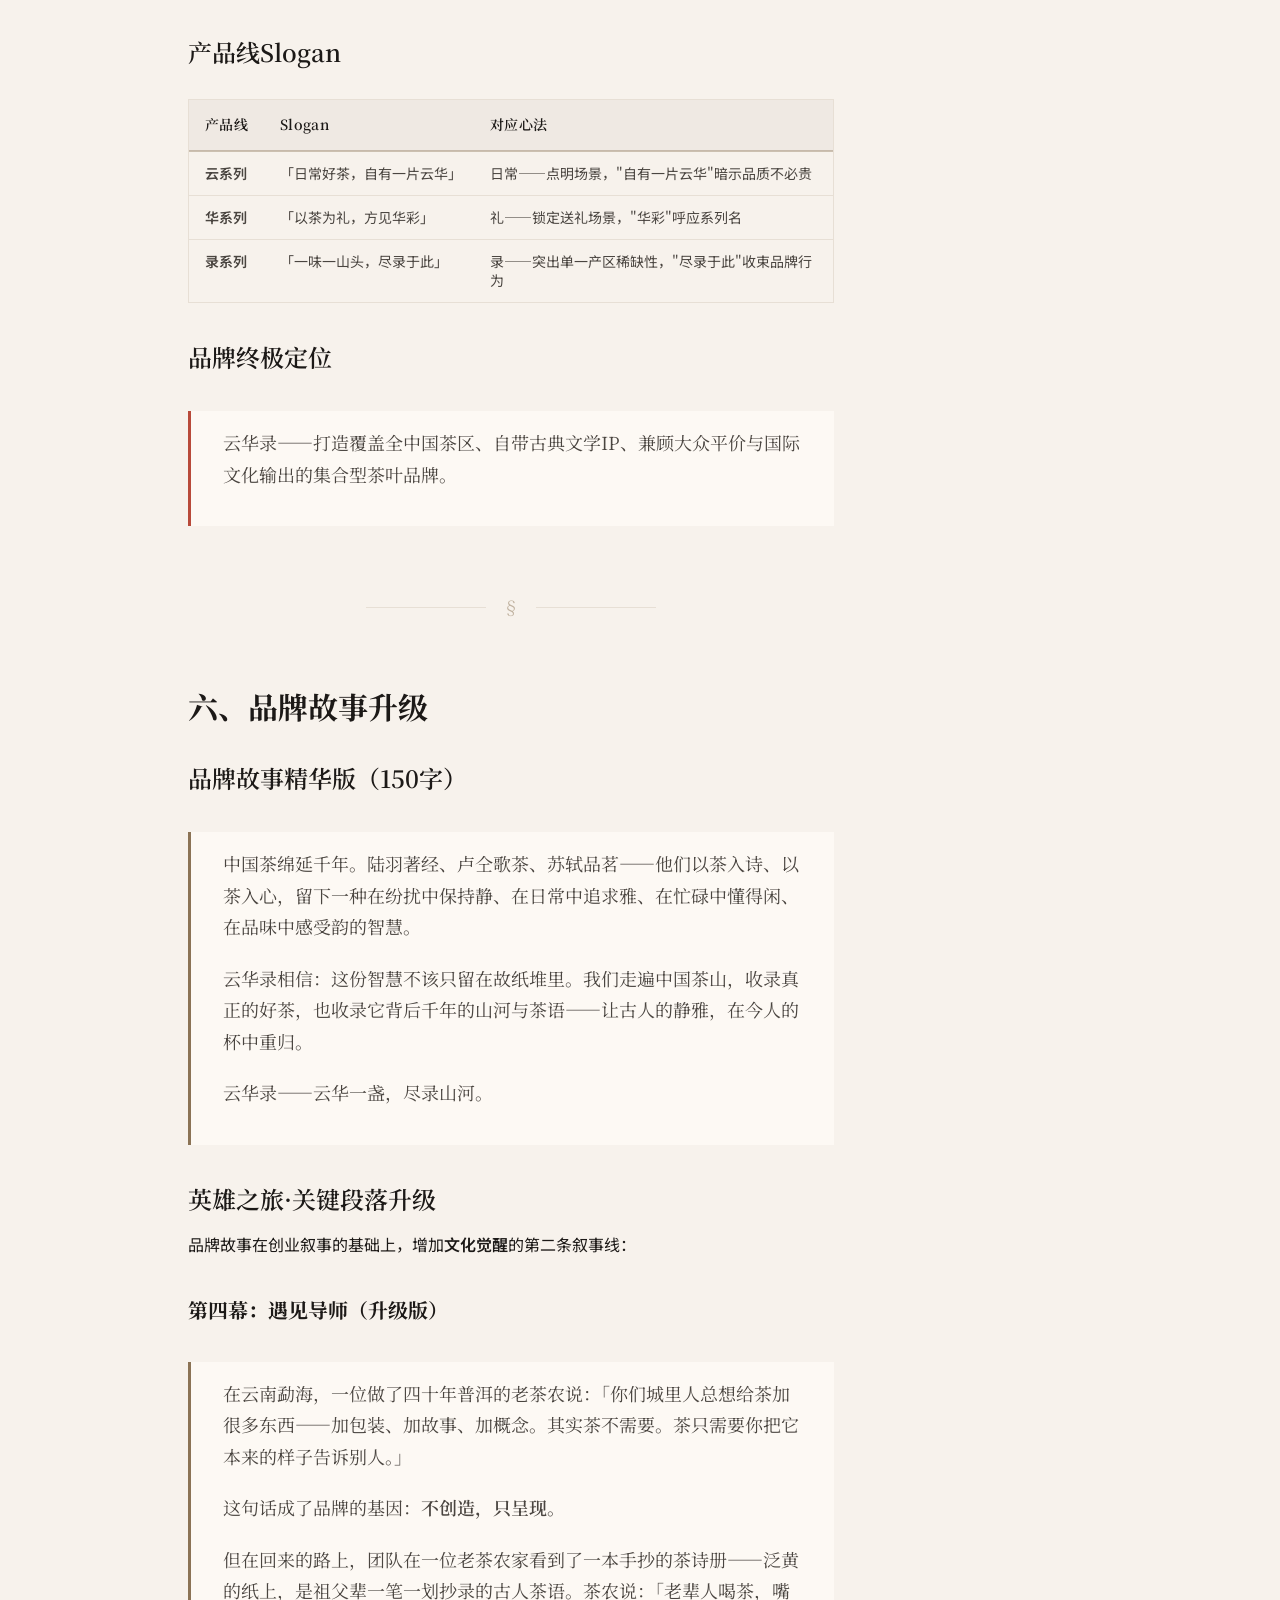
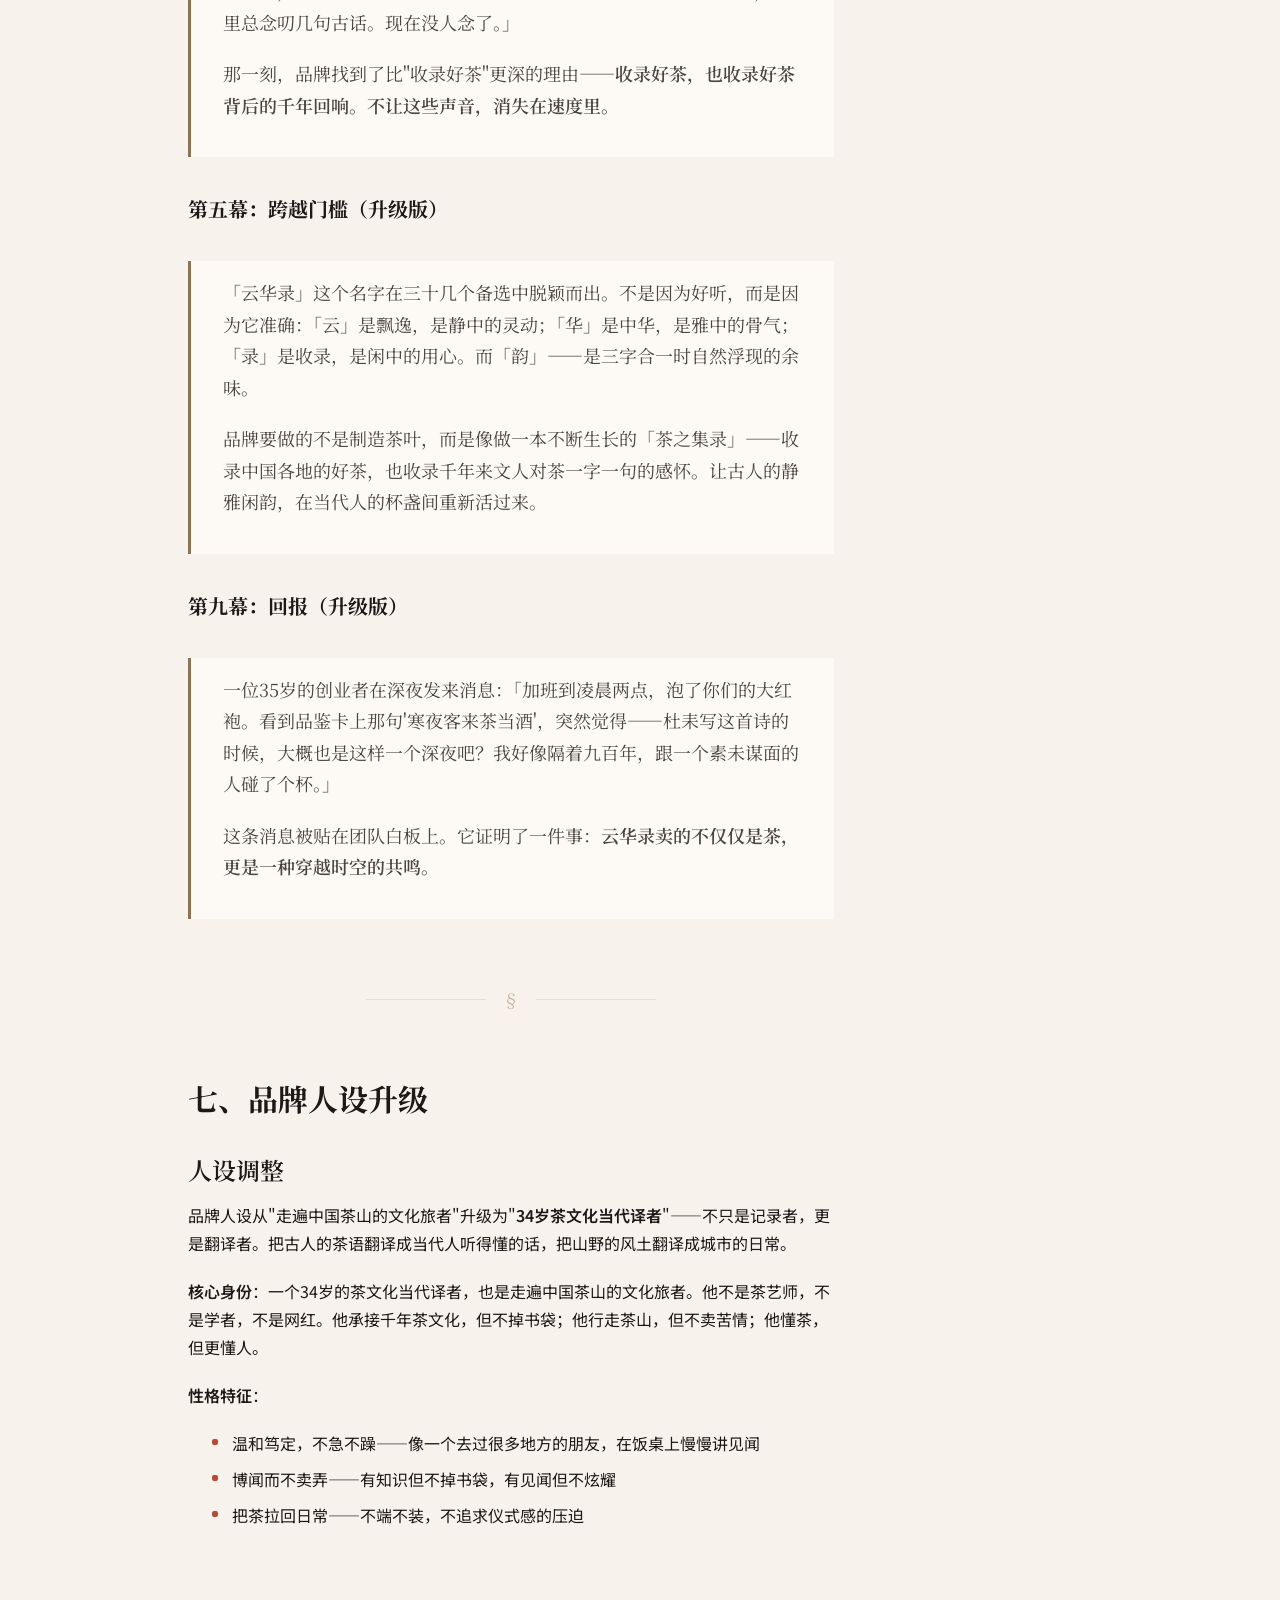
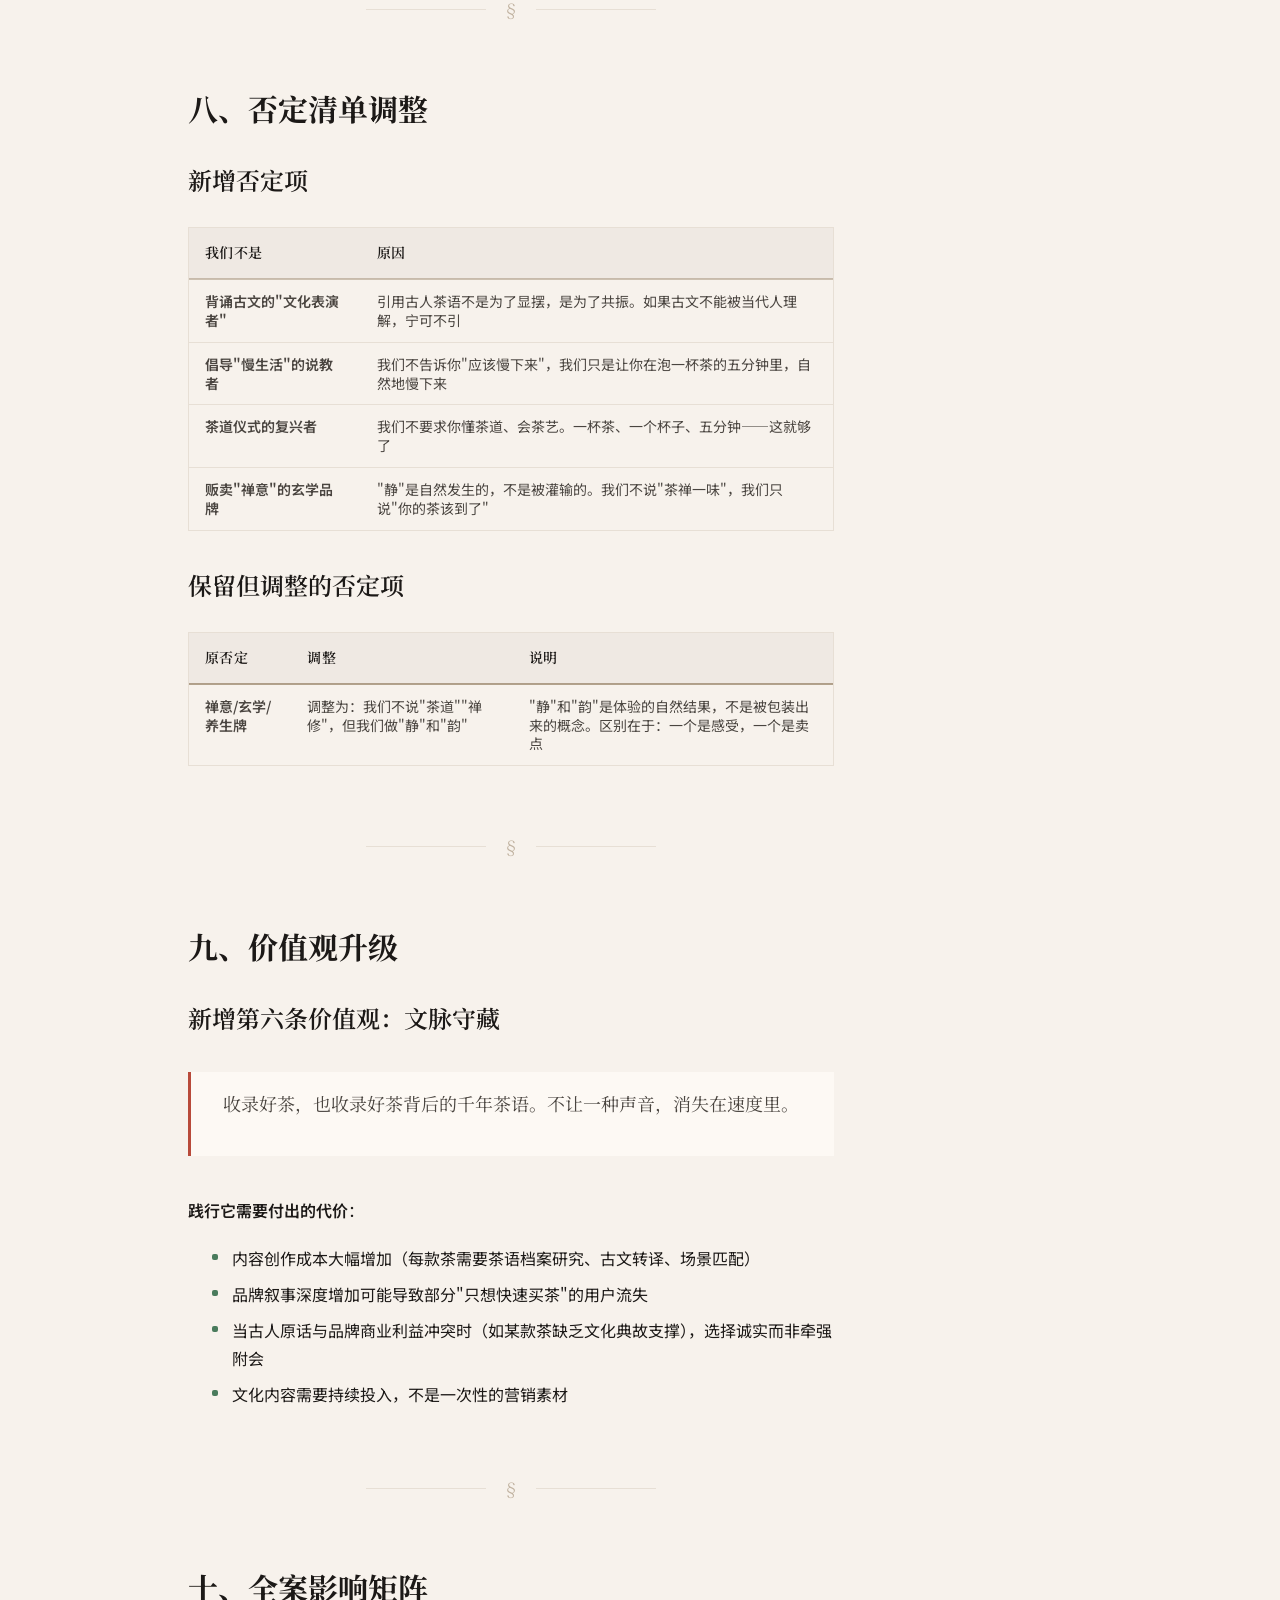
==== commit 5a4d8b43: "fix: 统一8个篇章页首屏排版 + 修复排版错位 ## 首屏统一（4种模式 → 1种统一结构）  修复前8个篇章页存在4种完全不同的首屏结构： - 模式A: home-hero（首页式Hero）+ " ====
--- a/pages/brand-culture.html
+++ b/pages/brand-culture.html
@@ -63,86 +63,23 @@
   <!-- ==========================================================================
        页面主体
        ========================================================================== -->
-  <main class="page-main">
-
-    <!-- ===================== 首屏 Hero ===================== -->
-    <section class="chapter-hero">
+    <main class="page-main">
+
+    <!-- ===================== 篇章首屏 ===================== -->
+    <header class="chapter-header">
       <div class="tea-grid-bg-fade" aria-hidden="true"></div>
-      <div class="home-hero-inner">
-        <div class="hero-content">
-          <div class="hero-eyebrow">品牌全案策划提案 · 2026</div>
-
-          <h1 class="hero-title">云华录</h1>
-          <p class="hero-title-en">YUNHUA LU</p>
-
-          <p class="hero-slogan">云华一盏，尽录山河</p>
-          <p class="hero-positioning">记录中国山河风物的国风原叶茶集合品牌</p>
-
-          <div class="hero-actions">
-            <a href="full-proposal.html" class="btn btn-primary btn-lg btn-arrow">阅读完整提案</a>
-            <a href="#chapters" class="btn btn-outline btn-lg">浏览各篇章</a>
-          </div>
-
-          <div class="hero-stats">
-            <div class="hero-stat">
-              <span class="hero-stat-value">8</span>
-              <span class="hero-stat-label">核心篇章</span>
-            </div>
-            <div class="hero-stat">
-              <span class="hero-stat-value">3</span>
-              <span class="hero-stat-label">产品线层级</span>
-            </div>
-            <div class="hero-stat">
-              <span class="hero-stat-value">6</span>
-              <span class="hero-stat-label">首发产地</span>
-            </div>
-            <div class="hero-stat">
-              <span class="hero-stat-value">14</span>
-              <span class="hero-stat-label">首发 SKU</span>
-            </div>
-          </div>
-        </div>
+      <div class="chapter-header-number">
+        <span class="chapter-header-num-cn">柒</span>
+        <span class="chapter-header-num-latin">07</span>
       </div>
-    <!-- 篇章头信息 -->
-    <div class="chapter-hero-inner">
-        <div class="chapter-hero-breadcrumb">
-          <a href="../index.html">首页</a>
-          <span class="chapter-hero-sep">/</span>
-          <span>品牌文化精神内核</span>
-        </div>
-        <div class="chapter-hero-title-wrap">
-          <div class="chapter-num-large">
-            <span class="chapter-num-large-cn">柒</span>
-            <span class="chapter-num-large-en">07</span>
-            <span class="chapter-num-large-label">CHAPTER</span>
-          </div>
-          <div>
-            <h1 class="chapter-hero-title">品牌文化精神内核方案</h1>
-            <p class="chapter-hero-subtitle">
-              从「静雅闲韵」四维精神框架到古代文人茶语的现代转译——定义云华录最独特的文化资产，
-              让千年茶韵在当代人的杯盏之间重新活过来。
-            </p>
-          </div>
-        </div>
-        <div class="chapter-hero-meta">
-          <div class="chapter-hero-meta-item">
-            <span class="chapter-hero-meta-label">来源</span>
-            <span class="chapter-hero-meta-value">附件 07</span>
-          </div>
-          <div class="chapter-hero-meta-item">
-            <span class="chapter-hero-meta-label">编制时间</span>
-            <span class="chapter-hero-meta-value">2026年6月</span>
-          </div>
-          <div class="chapter-hero-meta-item">
-            <span class="chapter-hero-meta-label">篇幅</span>
-            <span class="chapter-hero-meta-value">10 节</span>
-          </div>
-        </div>
-      </div>
-    </section>
+      <h1 class="chapter-header-title">品牌文化精神内核方案</h1>
+      <p class="chapter-header-lead">
+        从「静雅闲韵」四维精神框架到古代文人茶语的现代转译——定义云华录最独特的文化资产， 让千年茶韵在当代人的杯盏之间重新活过来。
+      </p>
+    </header>
 
     <!-- ===================== 阅读布局 ===================== -->
-    <div class="page-layout">
+    <div class="page-layout container-wide">
       <!-- 正文内容 -->
       <article class="page-content">
         <div class="prose">
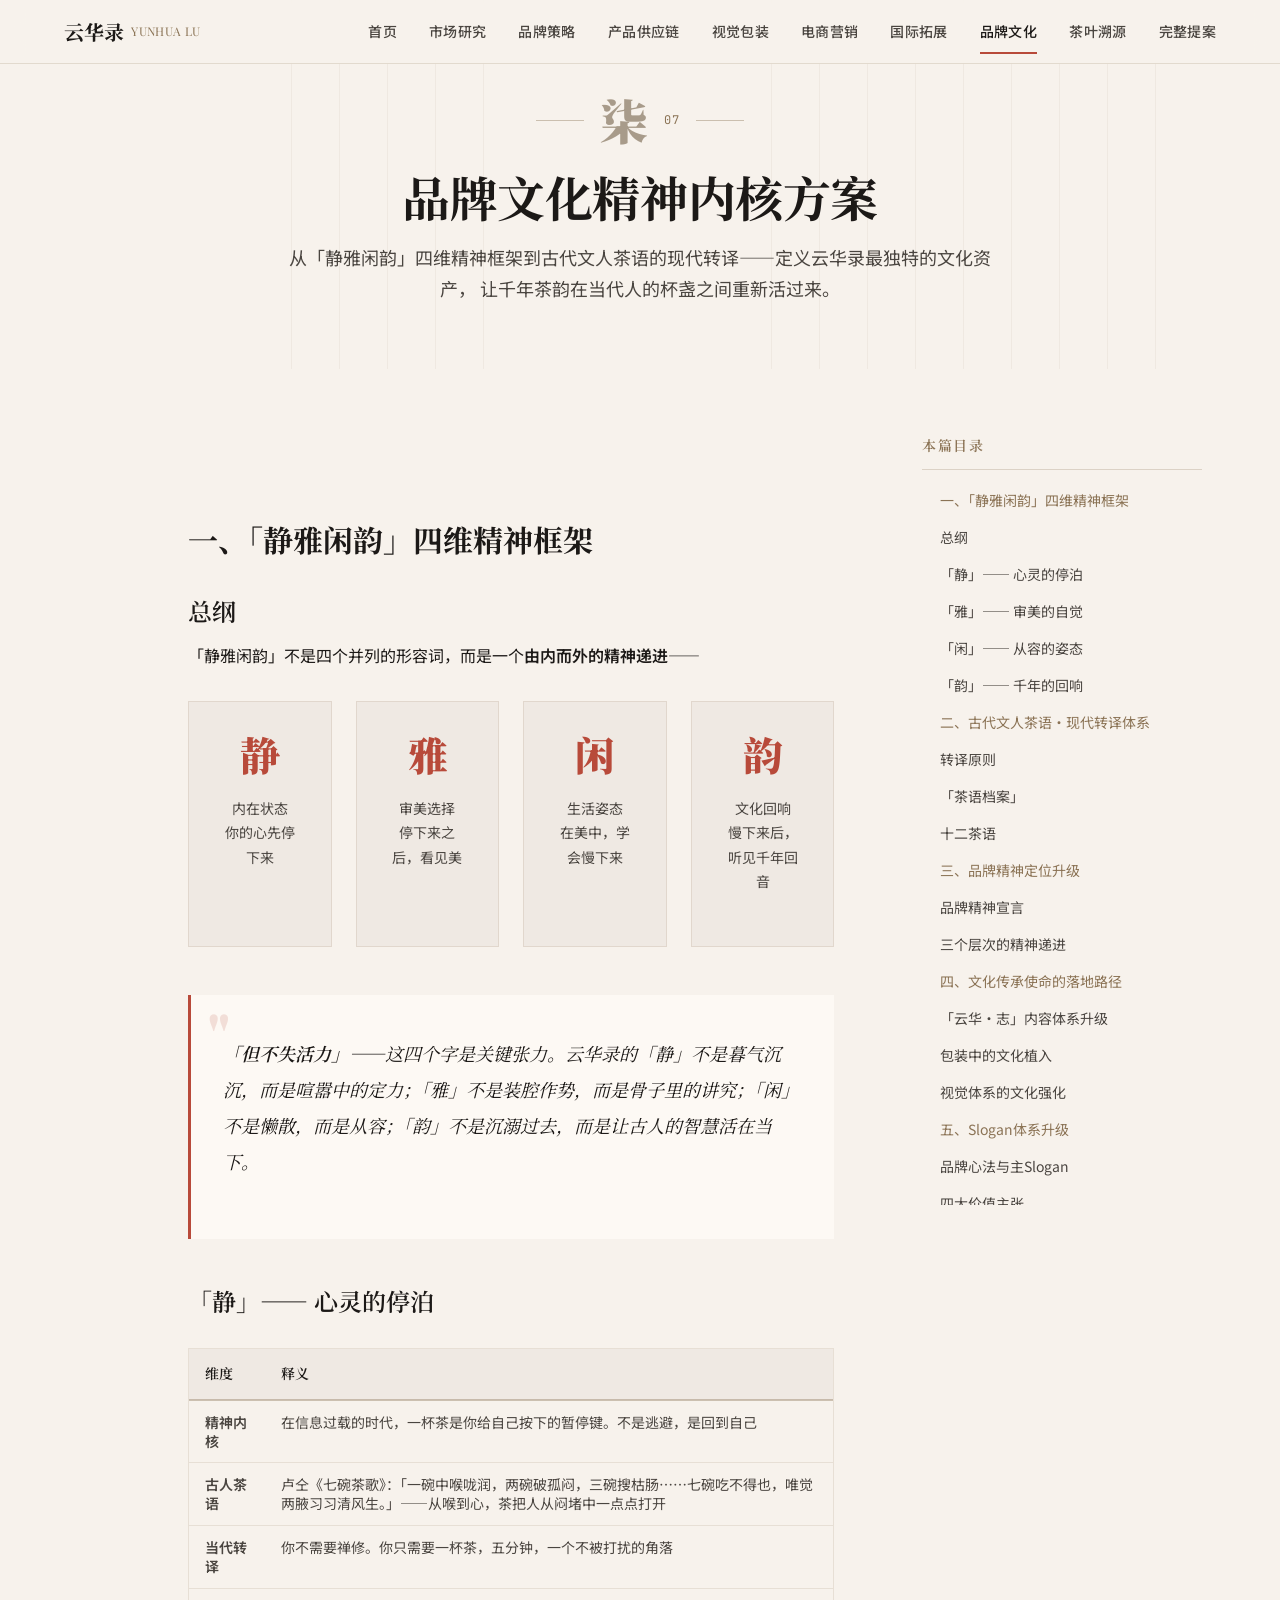
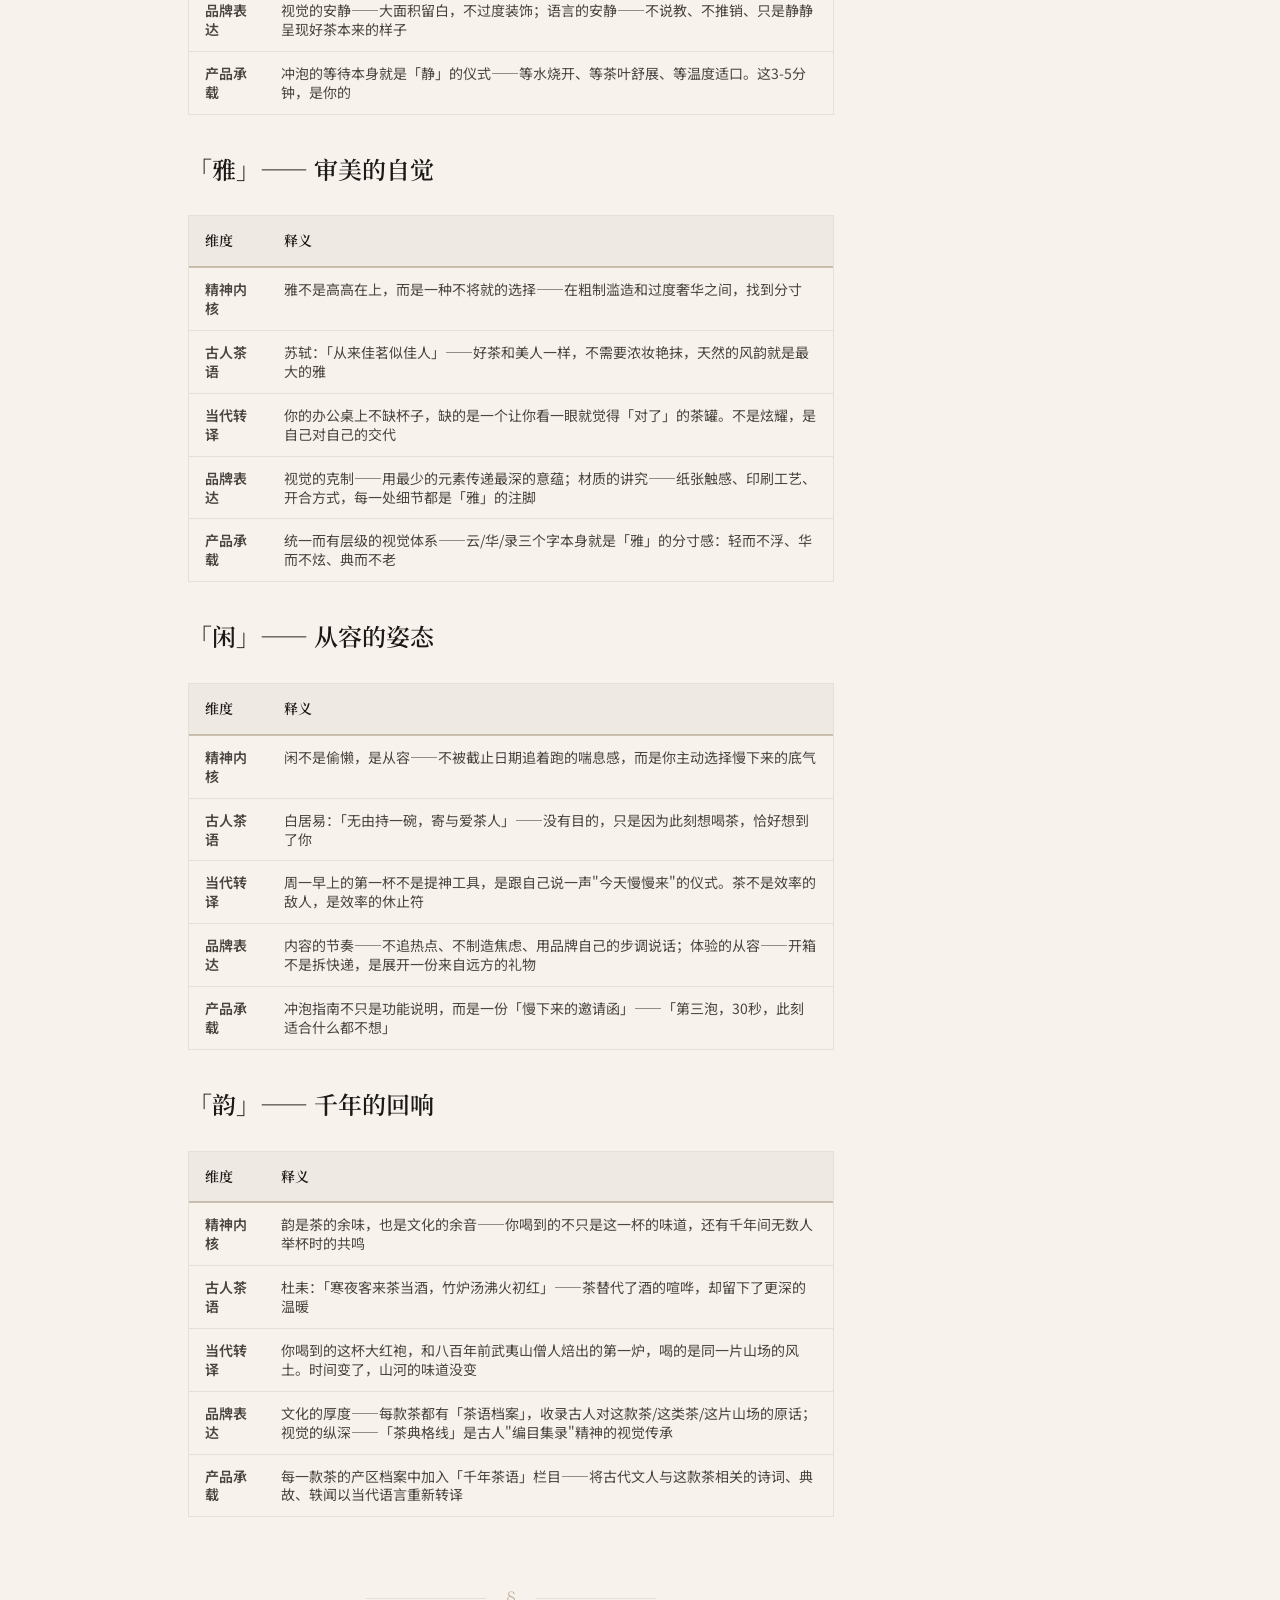
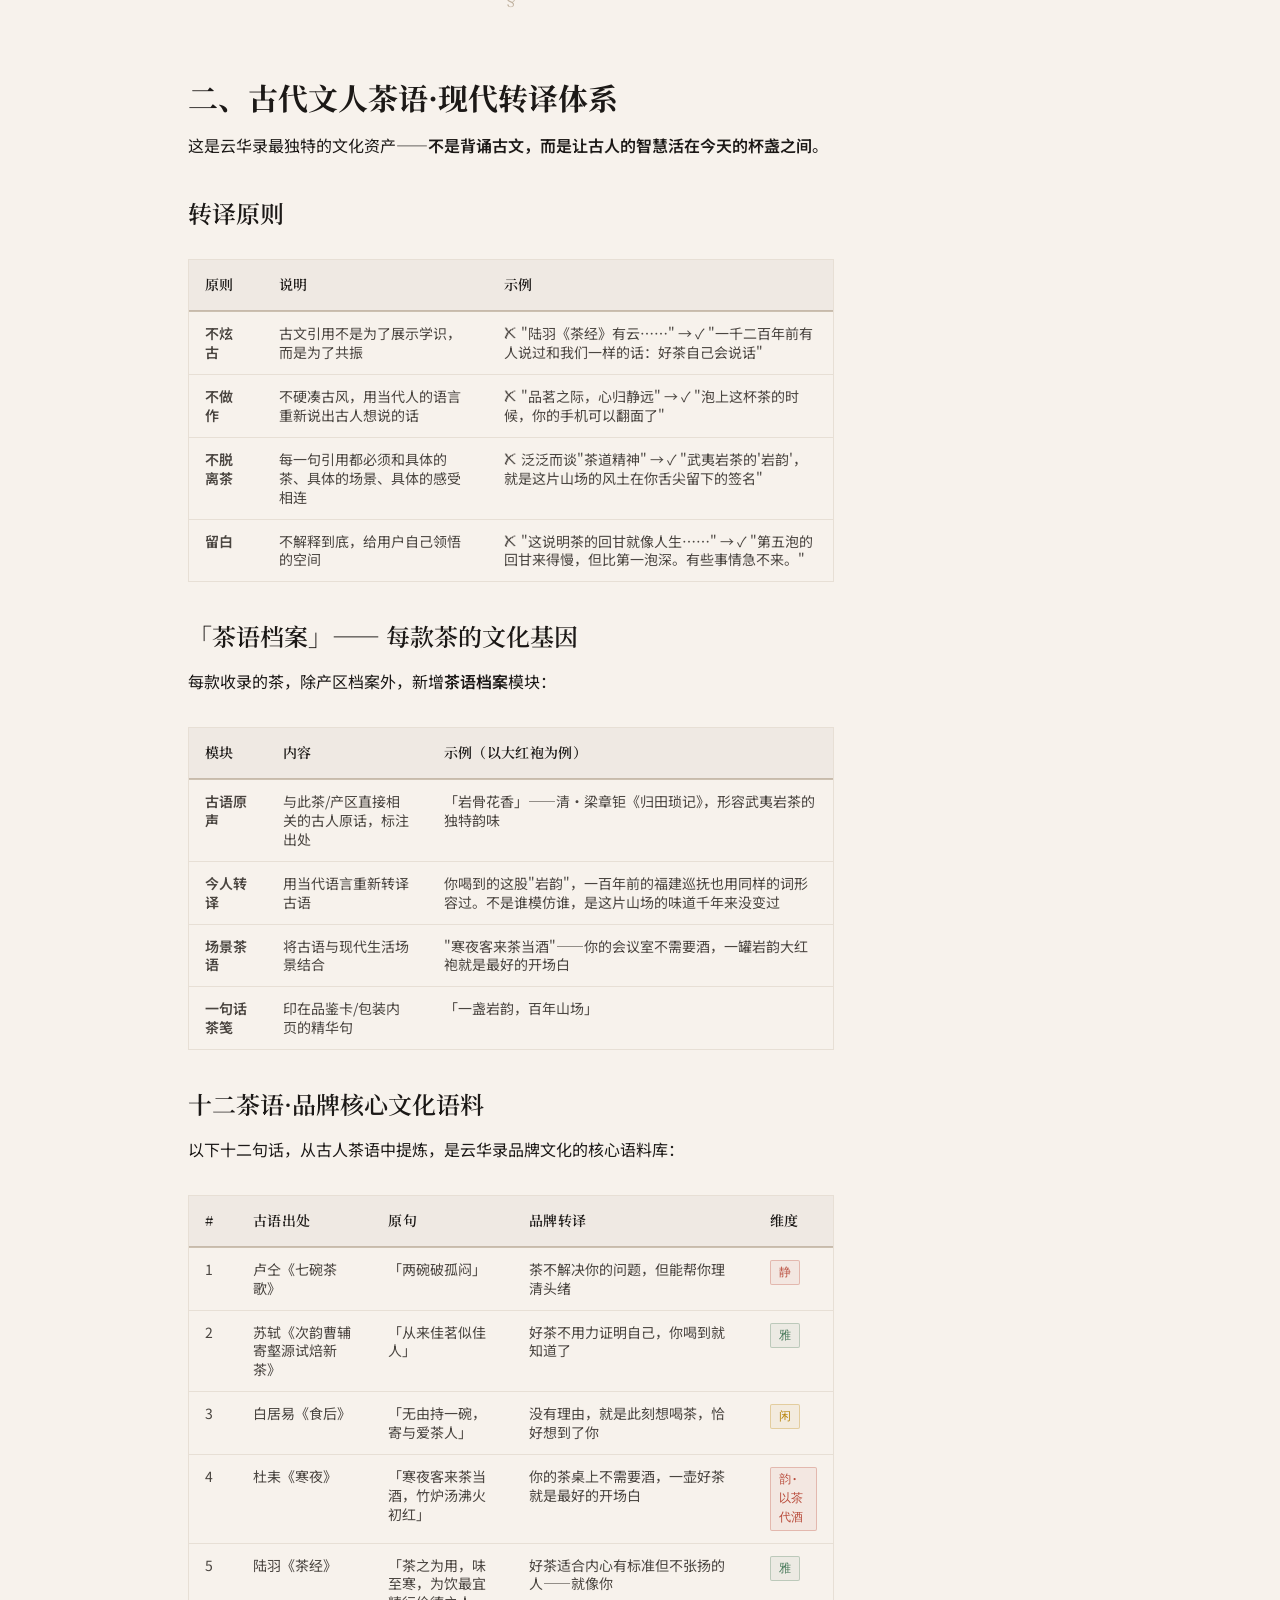
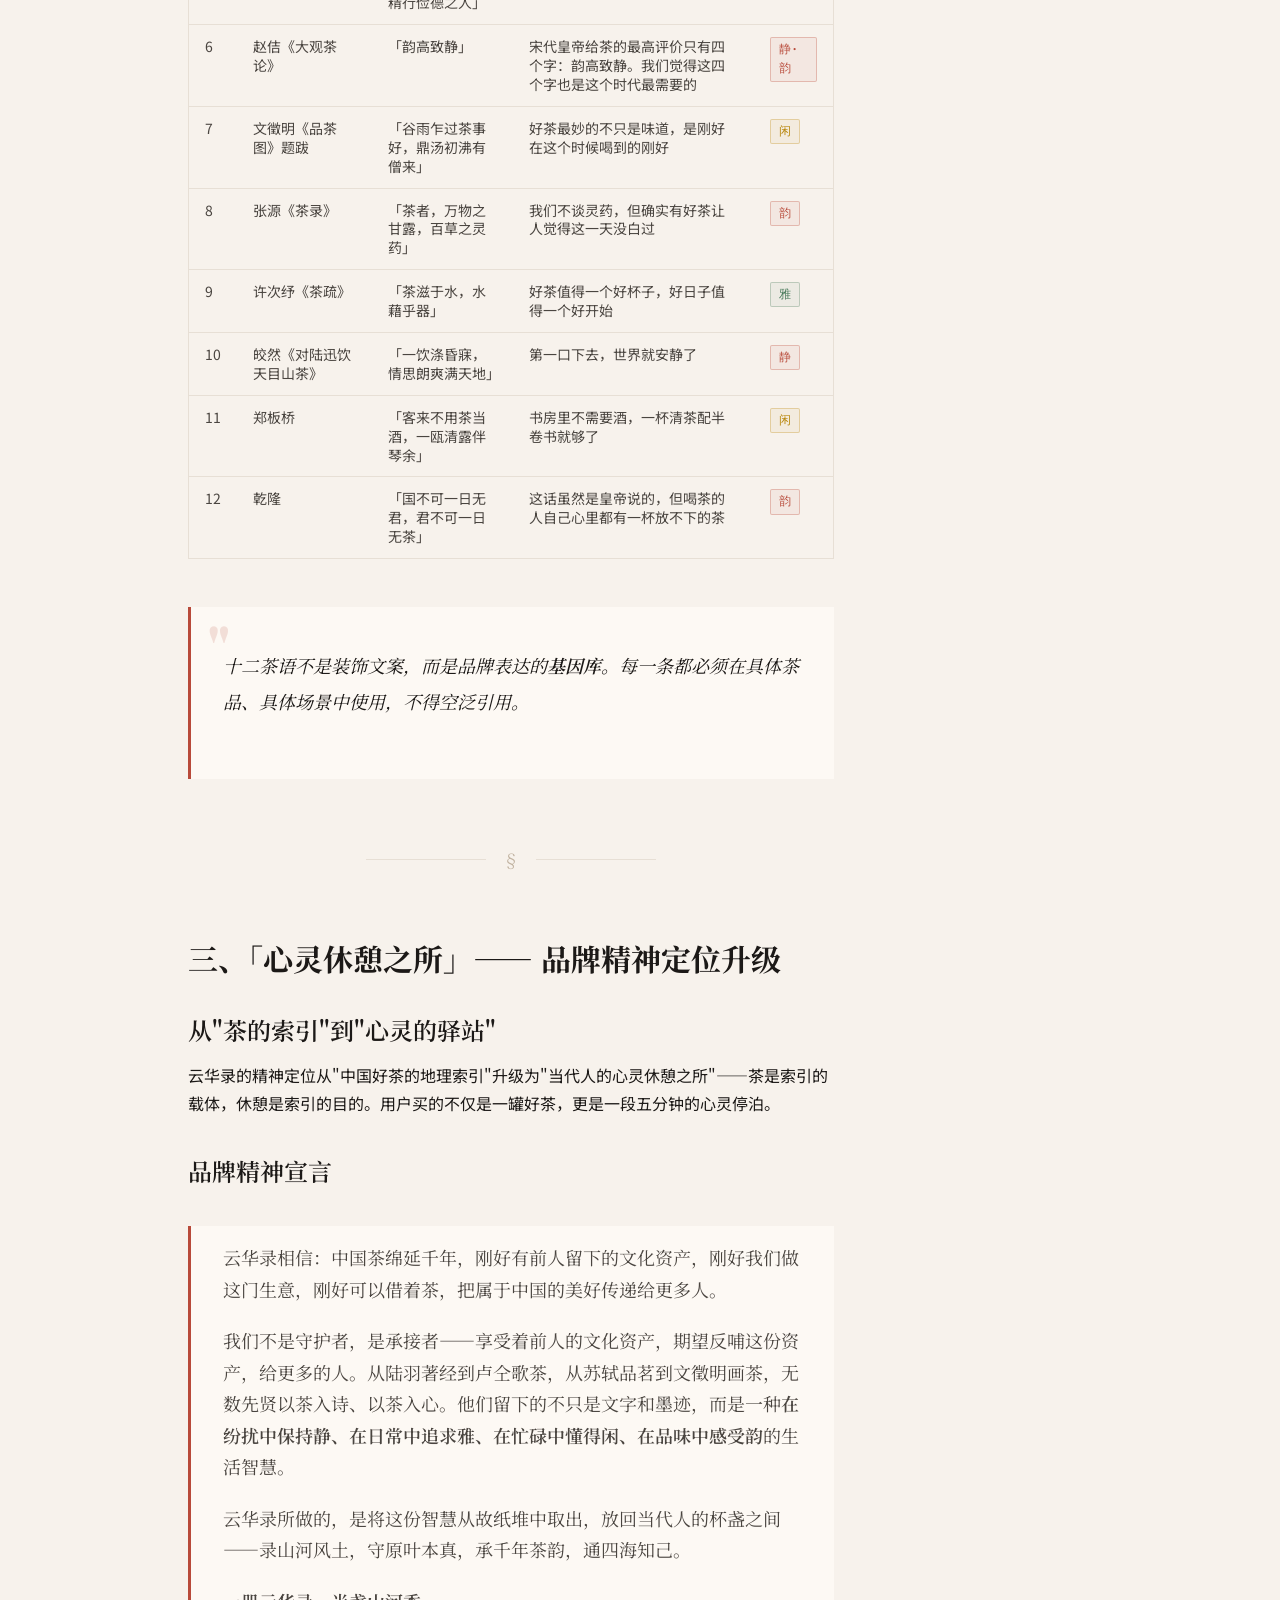
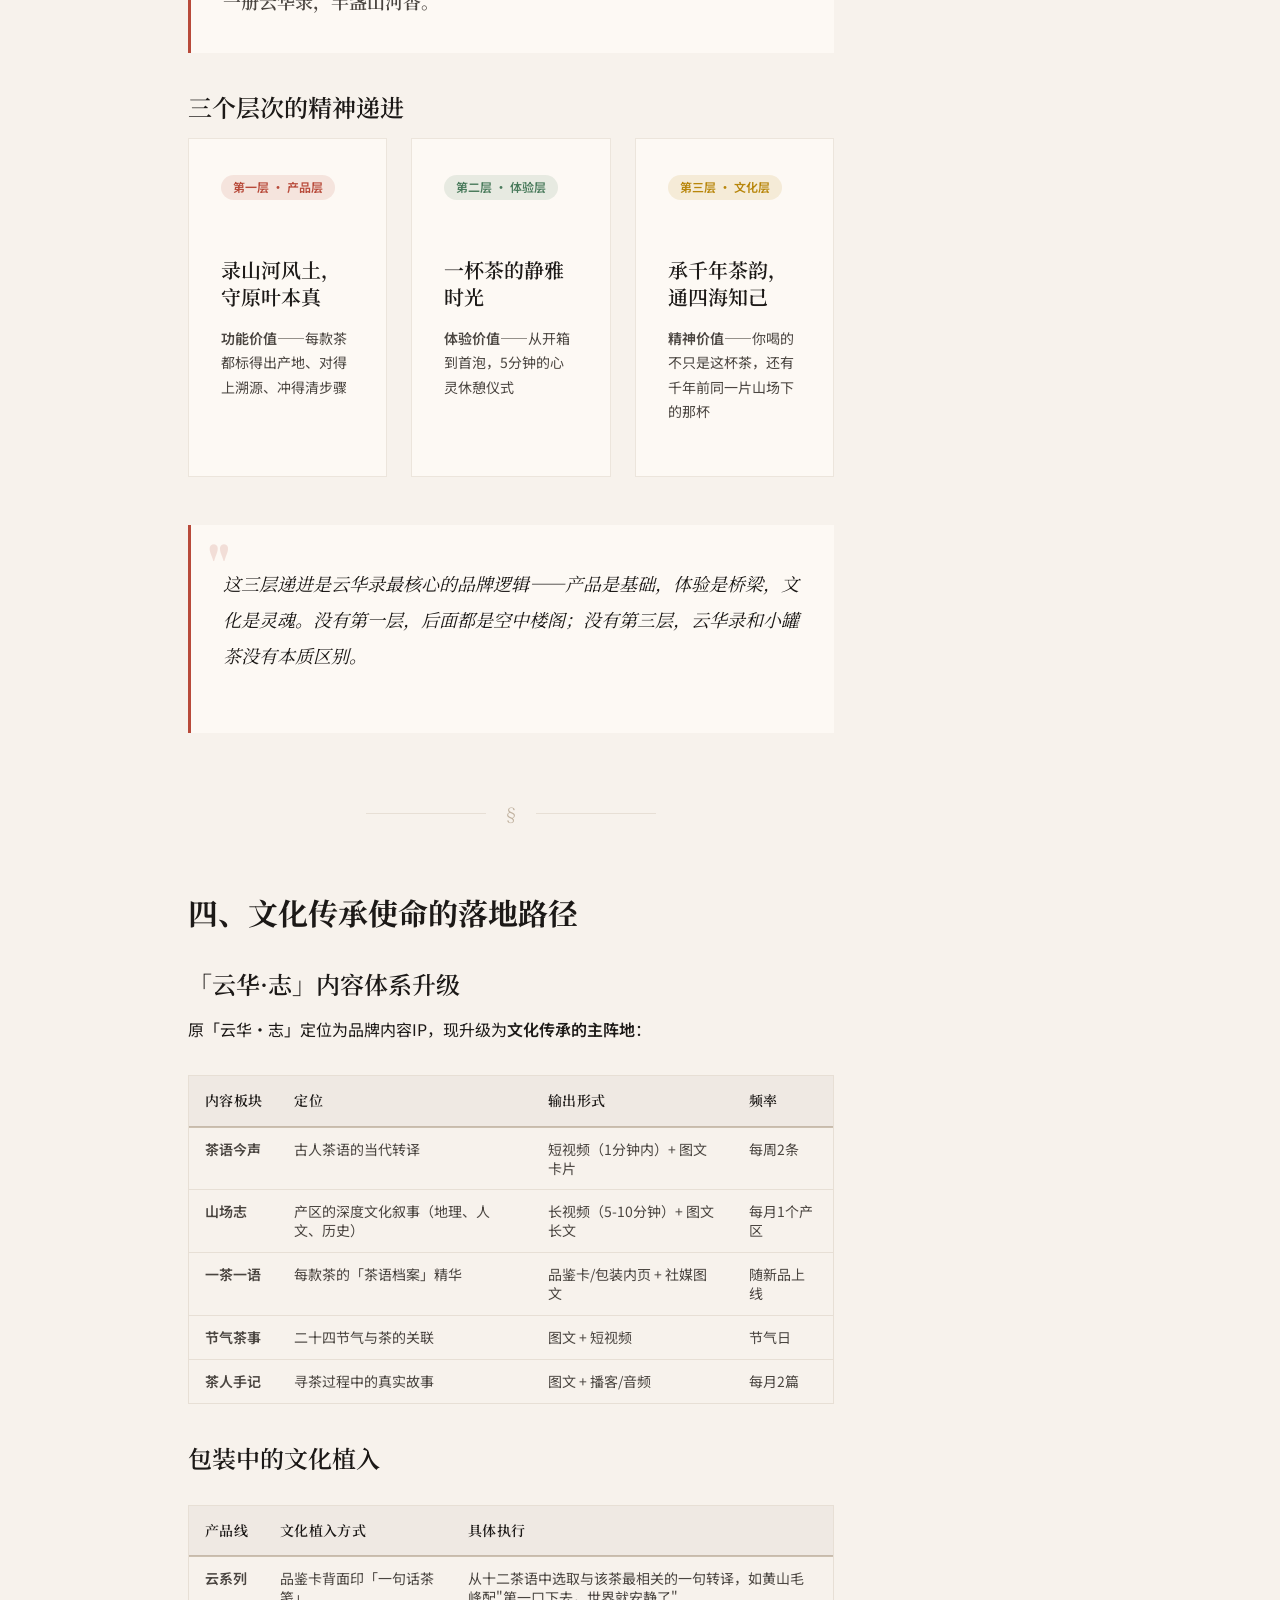
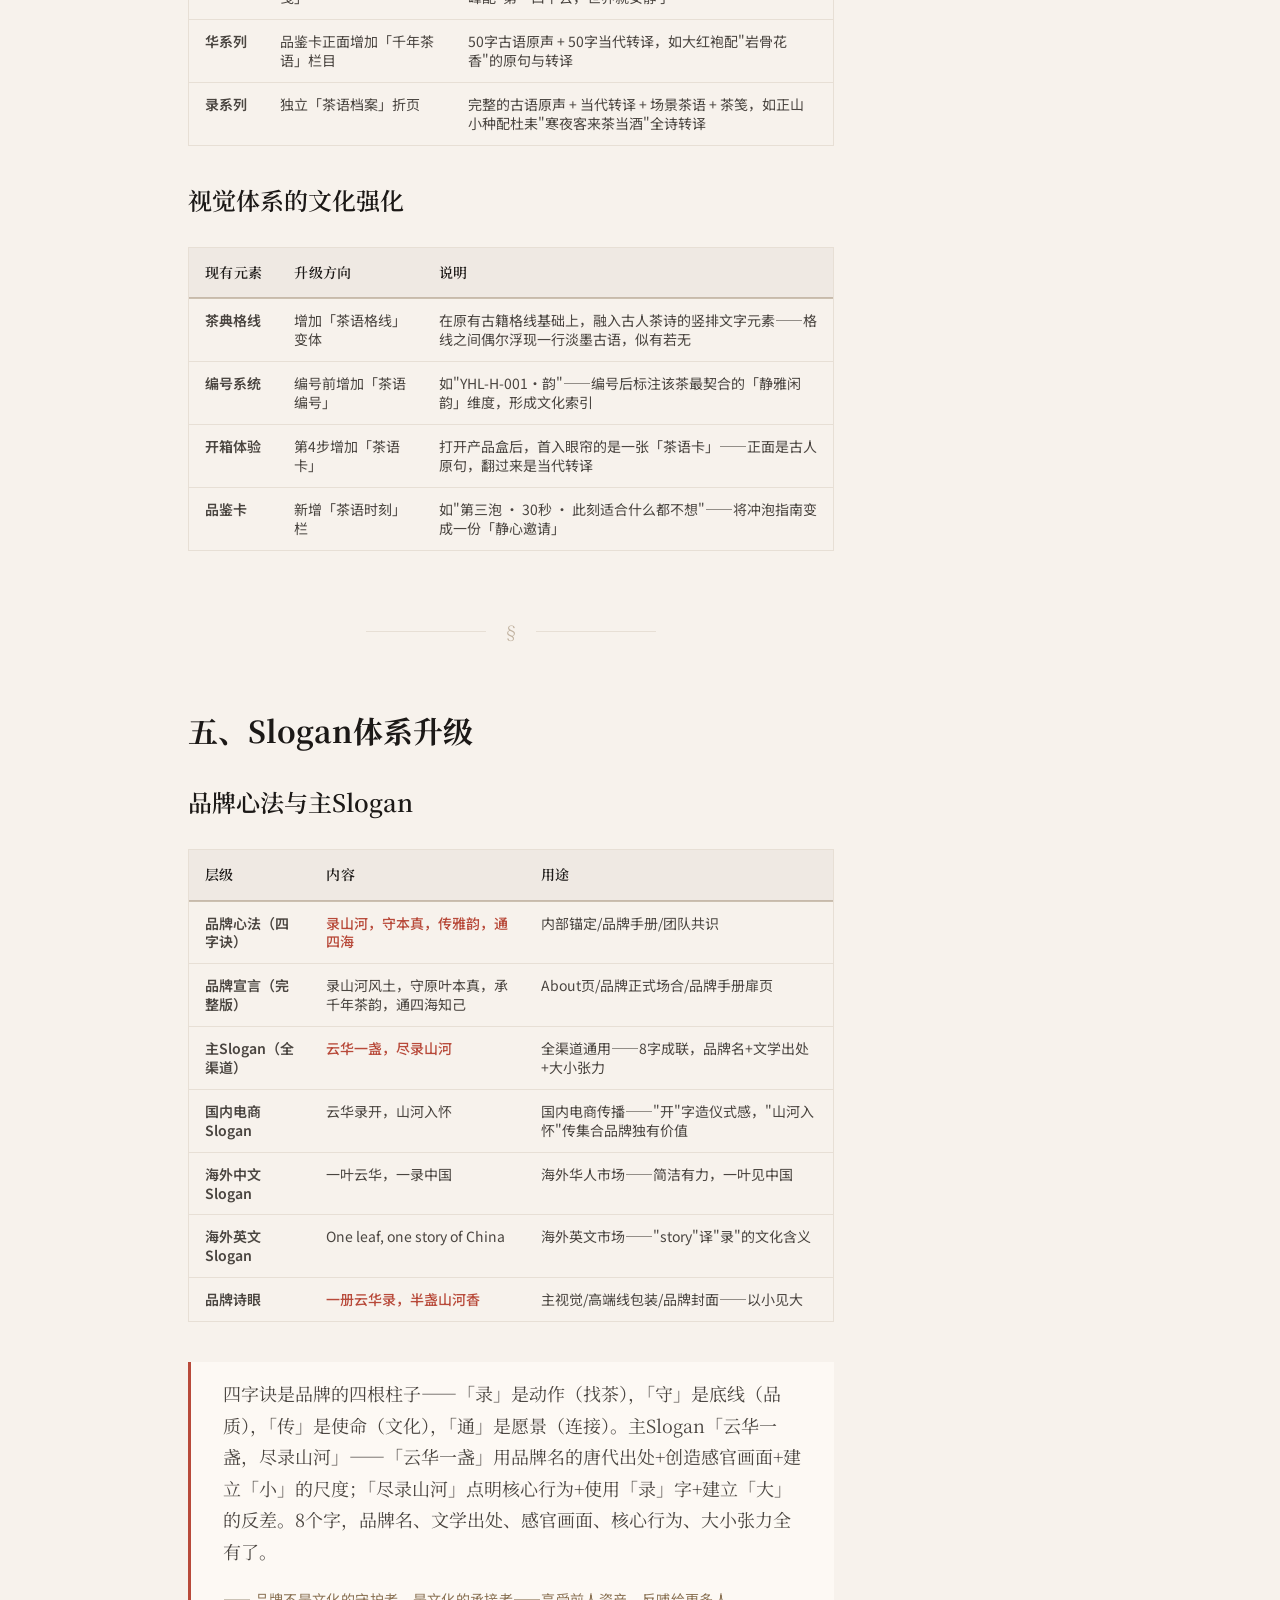
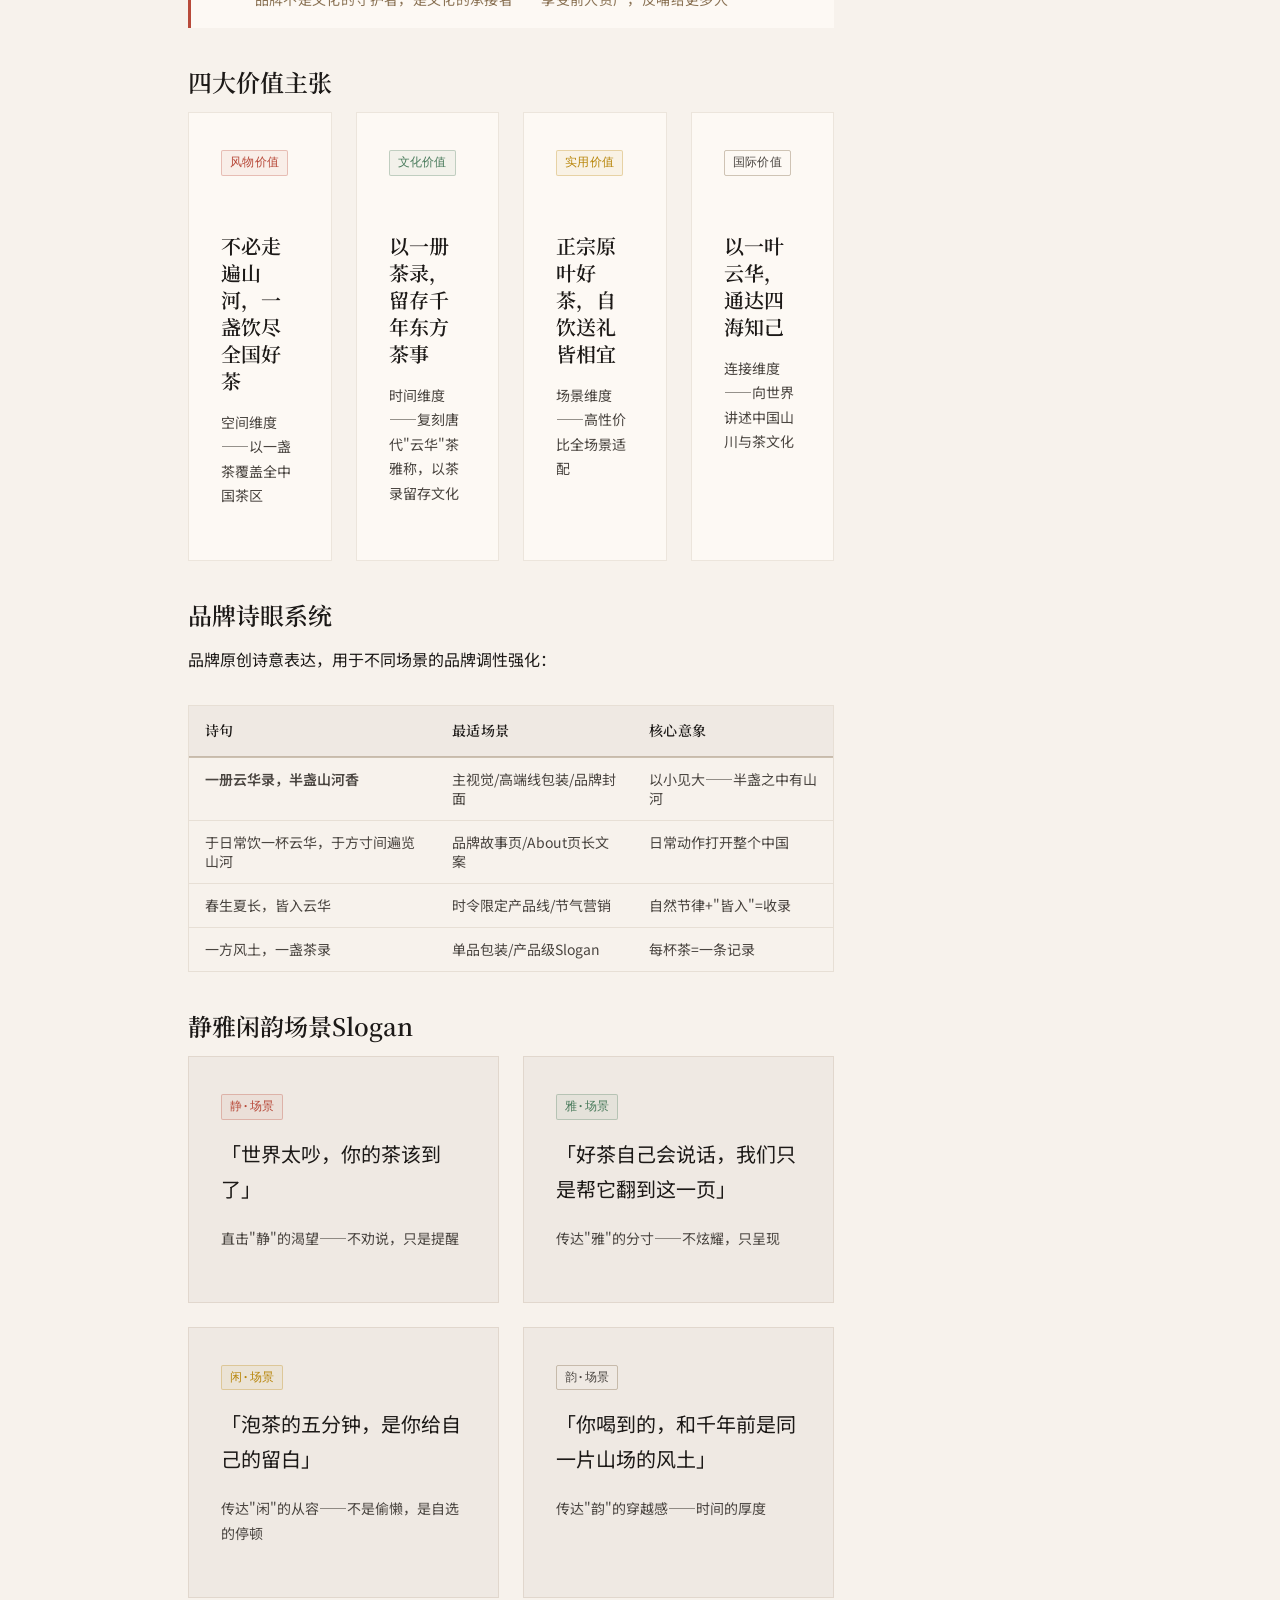
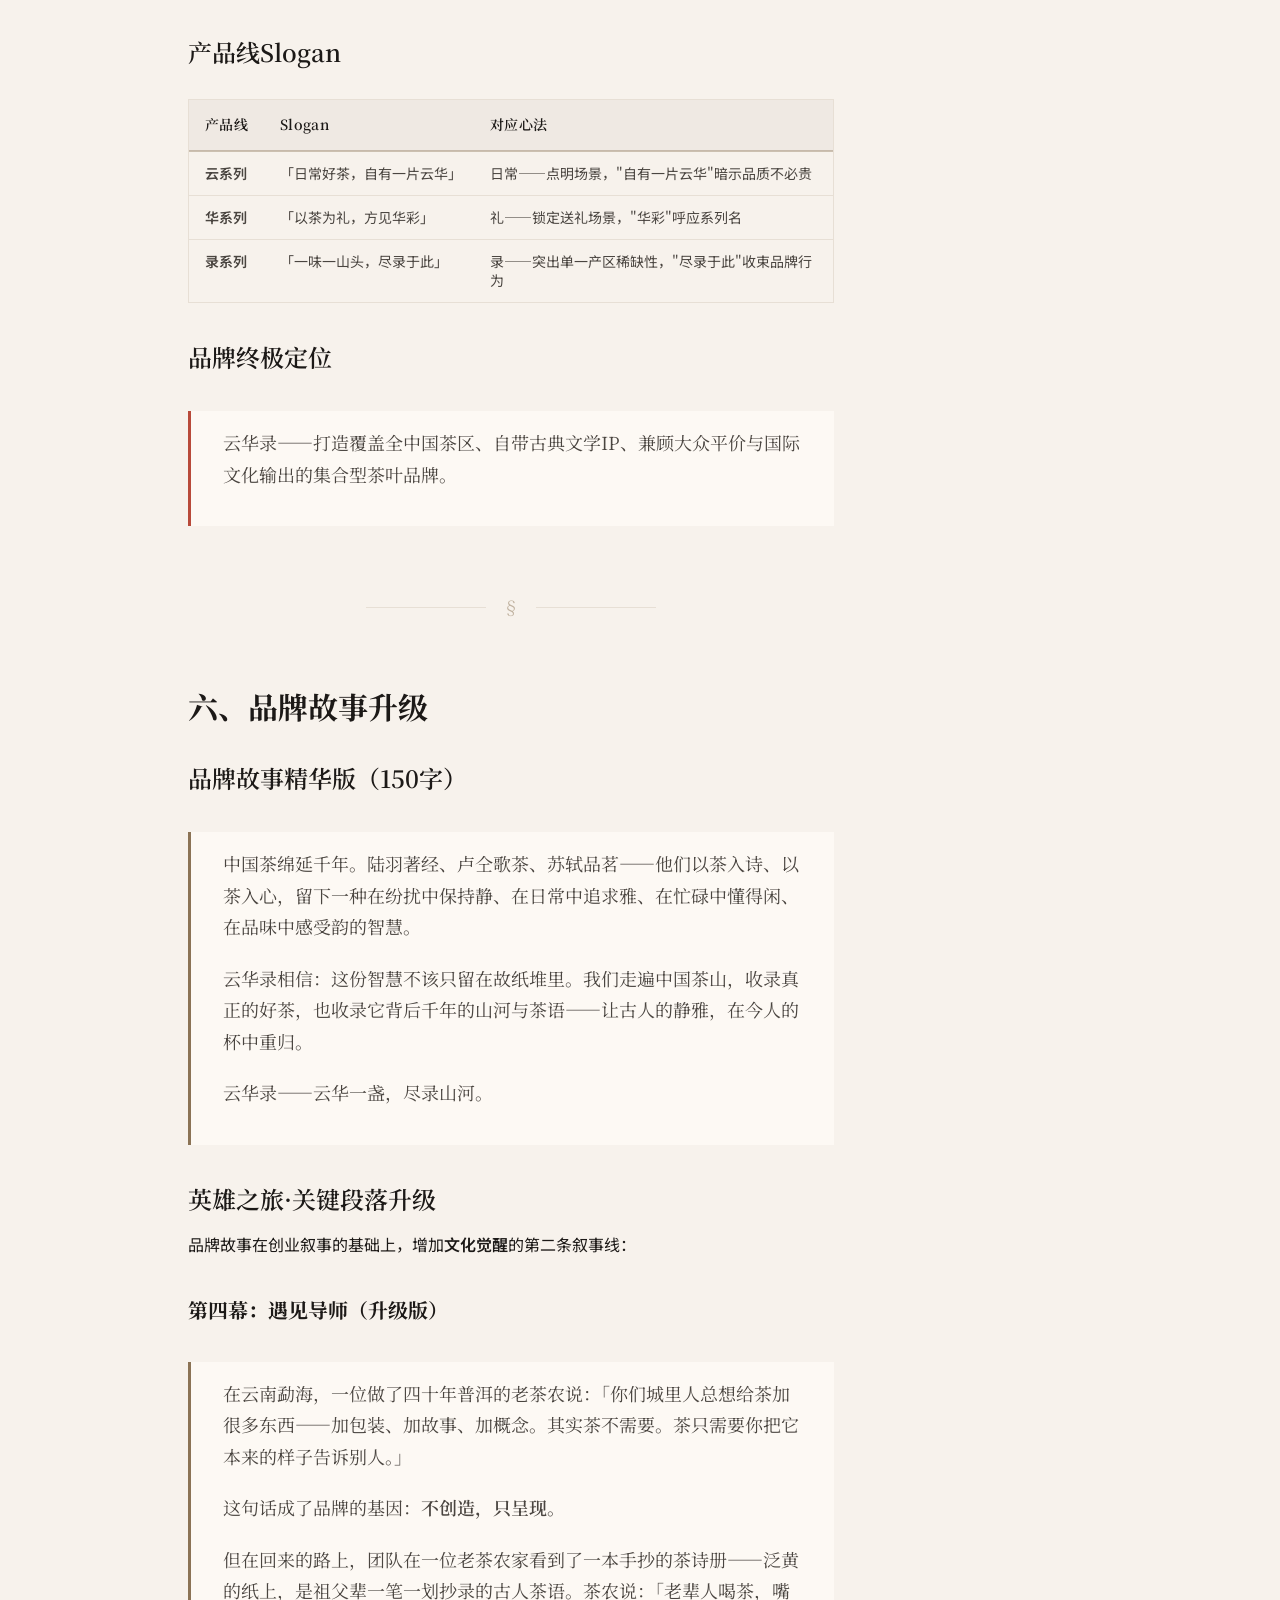
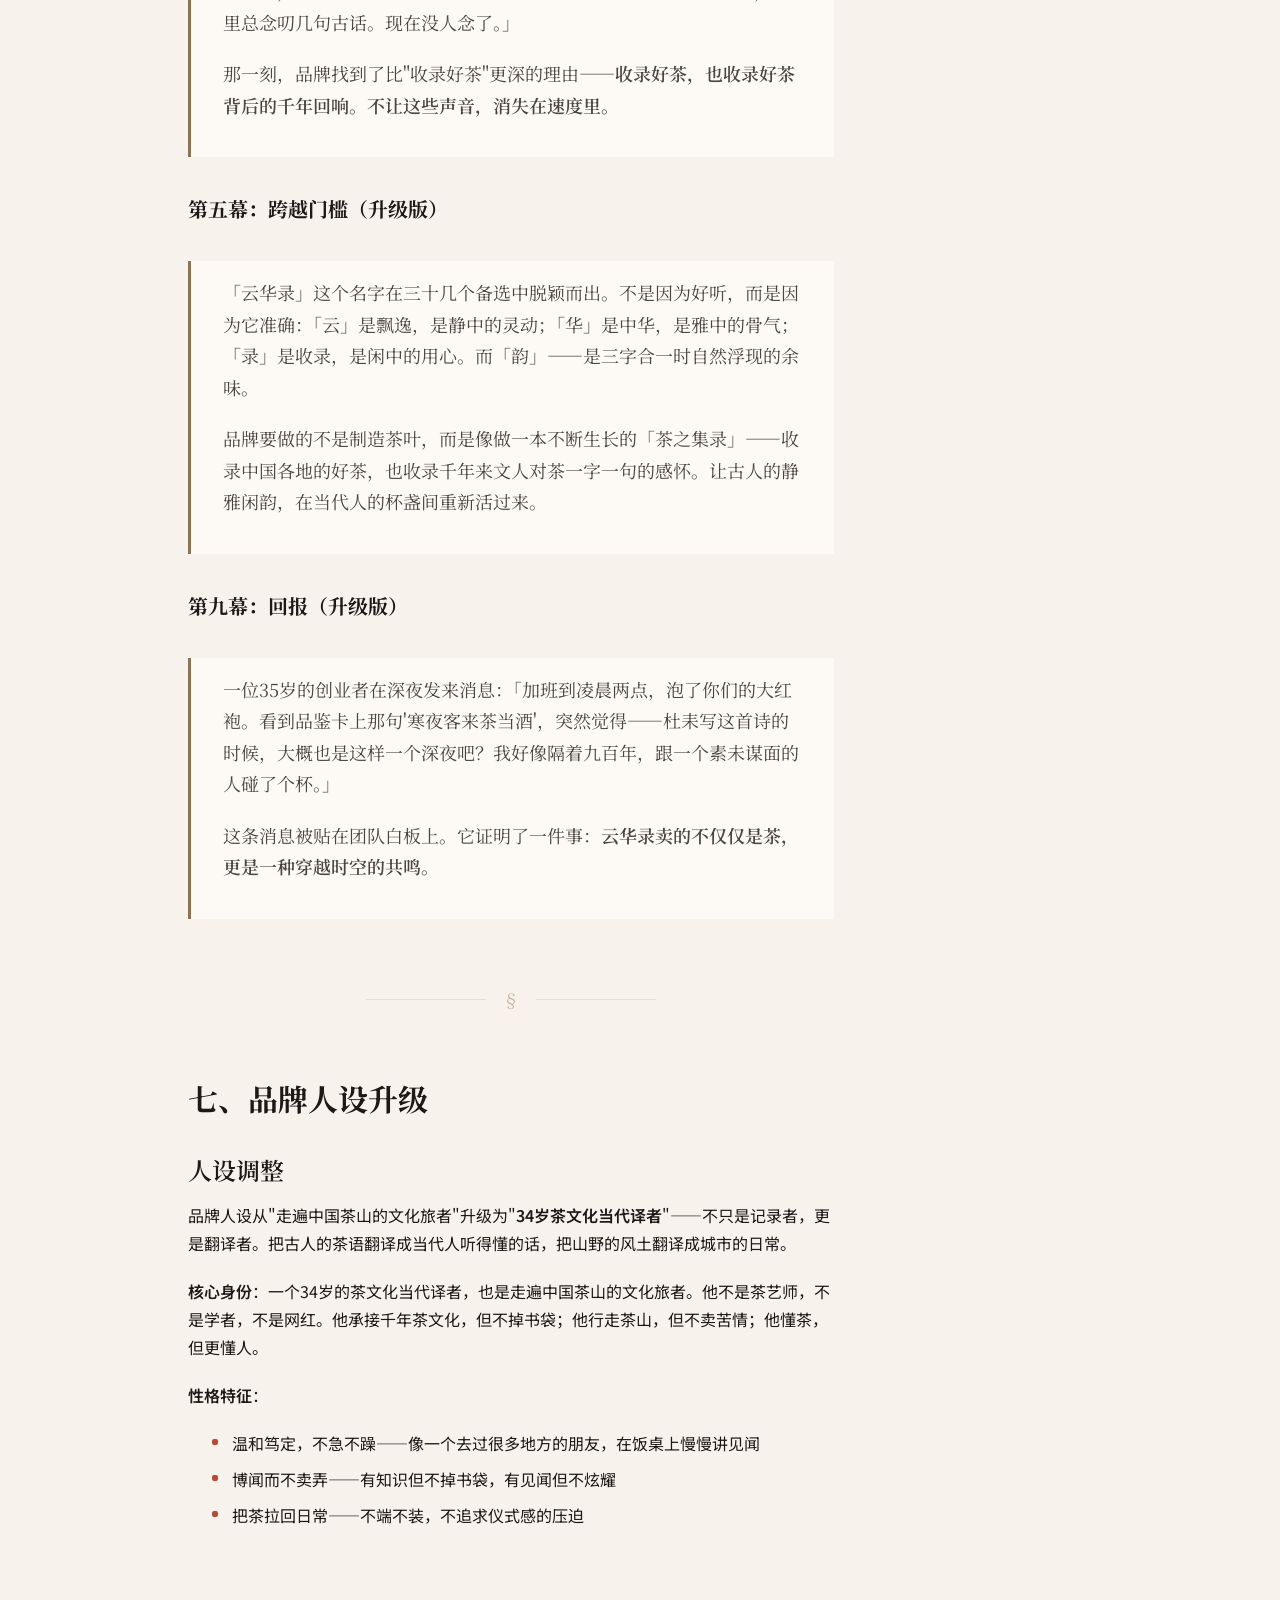
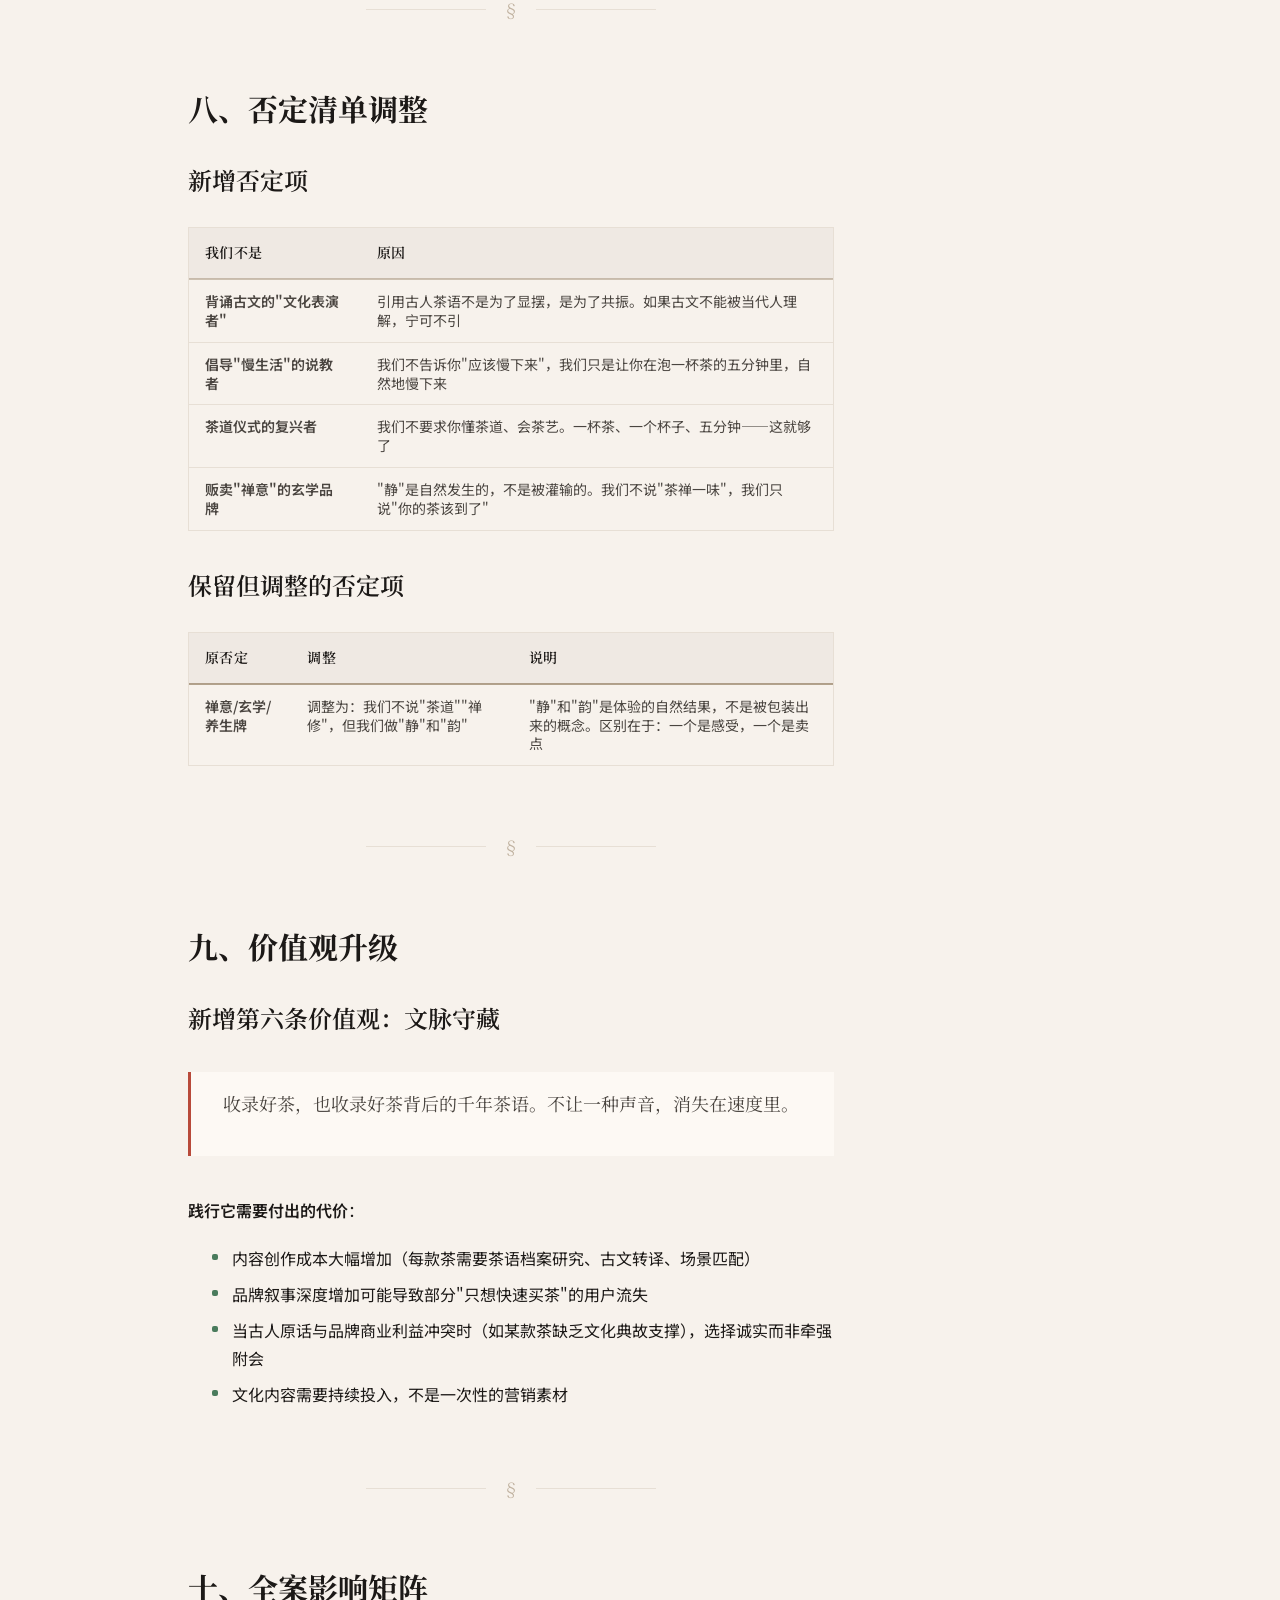
==== commit df23b659: "feat: 新增全国茶叶溯源调研报告页面 + 全站导航更新 - 新增 pages/tea-trace-report.html（677行Markdown → 6篇51张表格的品牌级HTML） - 全站1" ====
--- a/pages/brand-culture.html
+++ b/pages/brand-culture.html
@@ -37,6 +37,7 @@
         <li><a href="ecommerce-marketing.html" class="nav-link">电商营销</a></li>
         <li><a href="international.html" class="nav-link">国际拓展</a></li>
         <li><a href="brand-culture.html" class="nav-link active">品牌文化</a></li>
+        <li><a href="tea-trace-report.html" class="nav-link">茶叶溯源</a></li>
         <li><a href="full-proposal.html" class="nav-link">完整提案</a></li>
       </ul>
 
@@ -56,6 +57,7 @@
       <li><a href="ecommerce-marketing.html" class="nav-drawer-link">电商营销</a></li>
       <li><a href="international.html" class="nav-drawer-link">国际拓展</a></li>
       <li><a href="brand-culture.html" class="nav-drawer-link active">品牌文化</a></li>
+      <li><a href="tea-trace-report.html" class="nav-drawer-link">茶叶溯源</a></li>
       <li><a href="full-proposal.html" class="nav-drawer-link">完整提案</a></li>
     </ul>
   </div>
@@ -713,6 +715,7 @@
             <li><a href="ecommerce-marketing.html" class="footer-nav-link">电商与营销策略</a></li>
             <li><a href="international.html" class="footer-nav-link">国际市场拓展</a></li>
             <li><a href="brand-culture.html" class="footer-nav-link">品牌文化精神内核</a></li>
+            <li><a href="tea-trace-report.html" class="footer-nav-link">全国茶叶溯源调研</a></li>
             <li><a href="full-proposal.html" class="footer-nav-link">完整策划提案</a></li>
           </ul>
         </div>
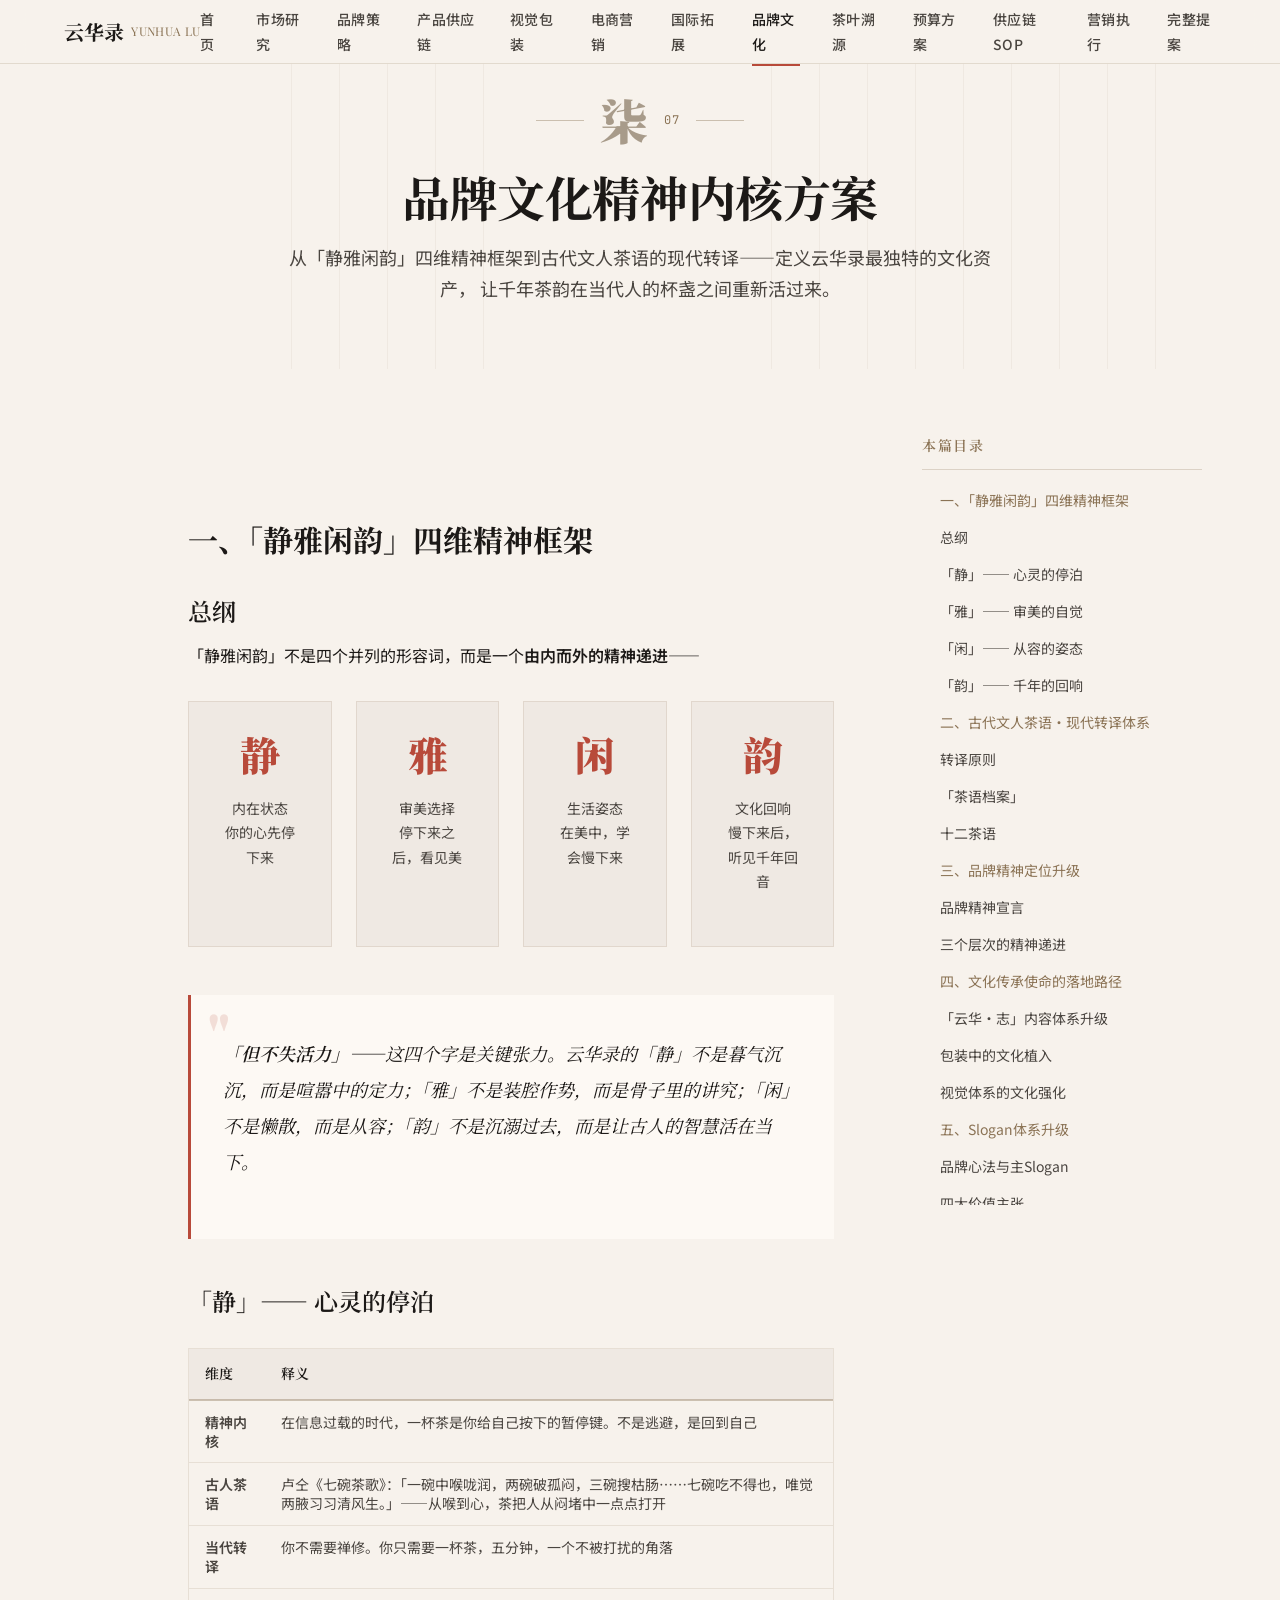
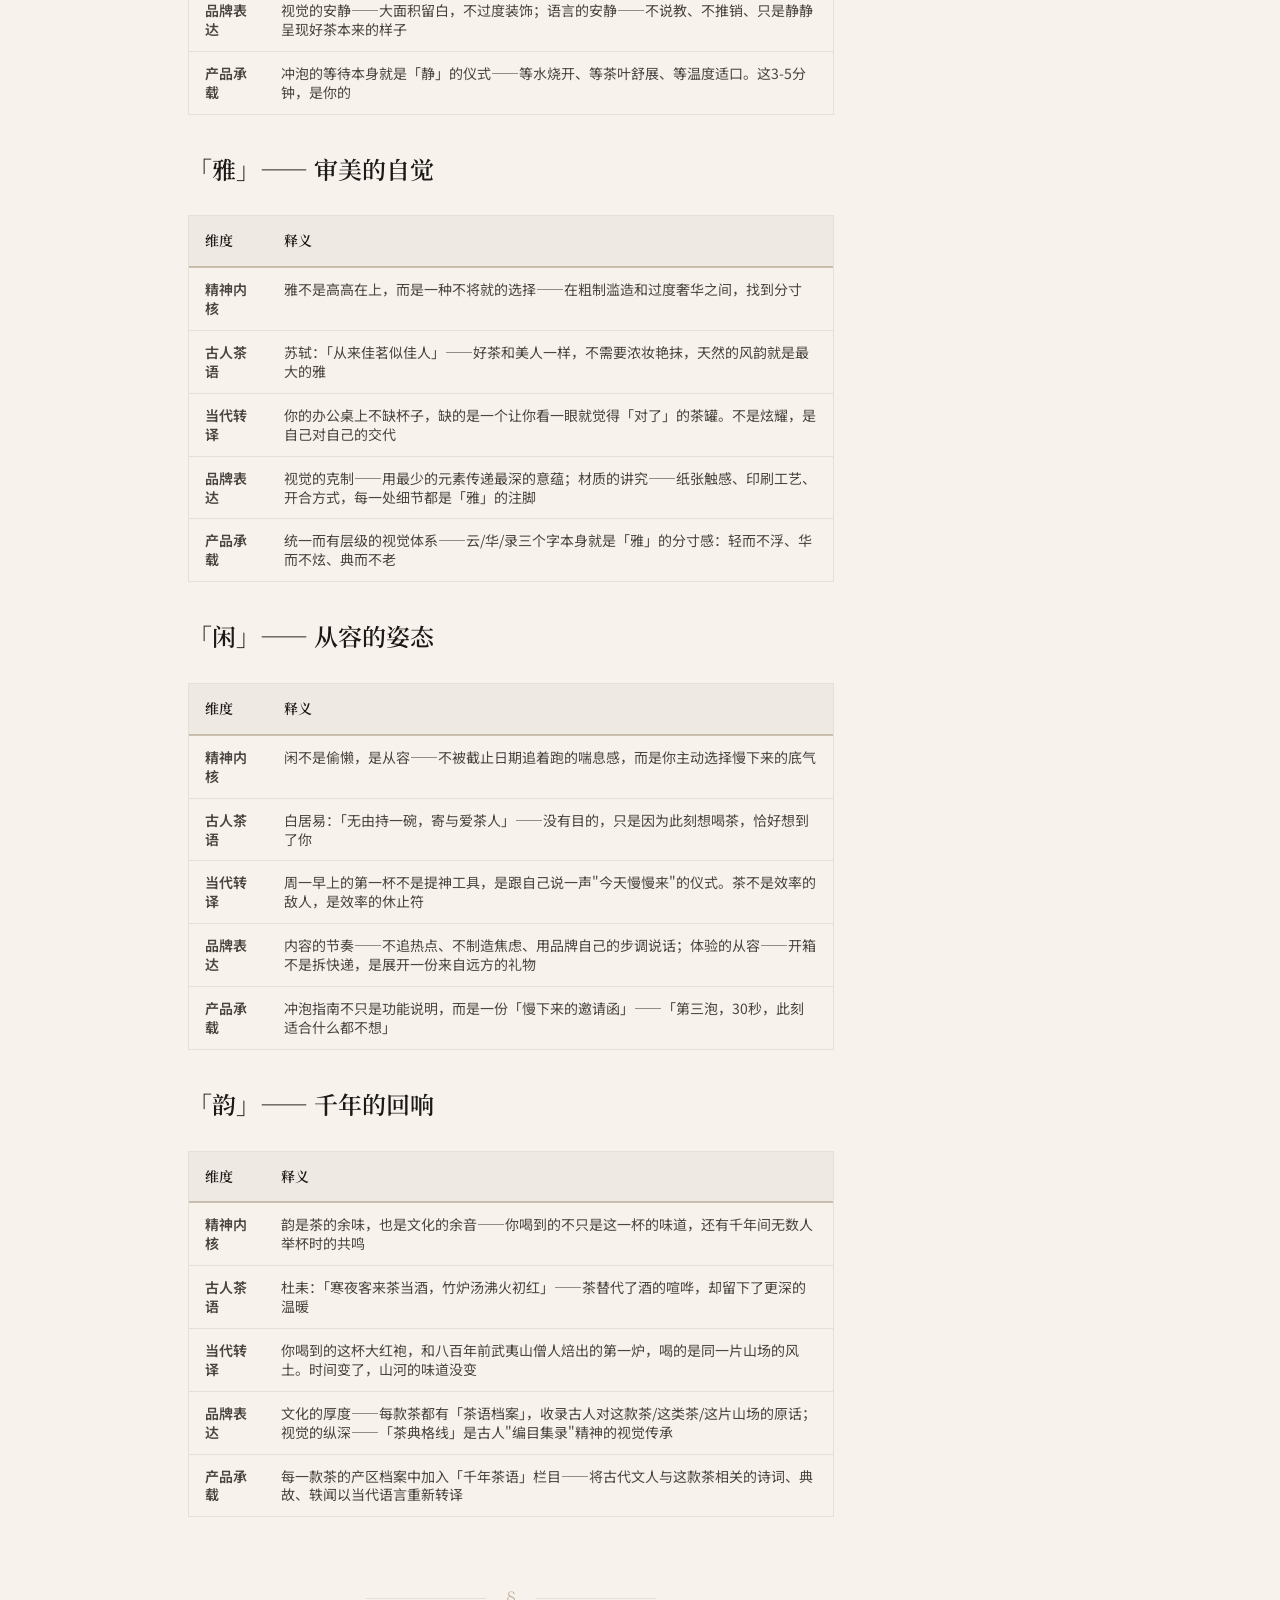
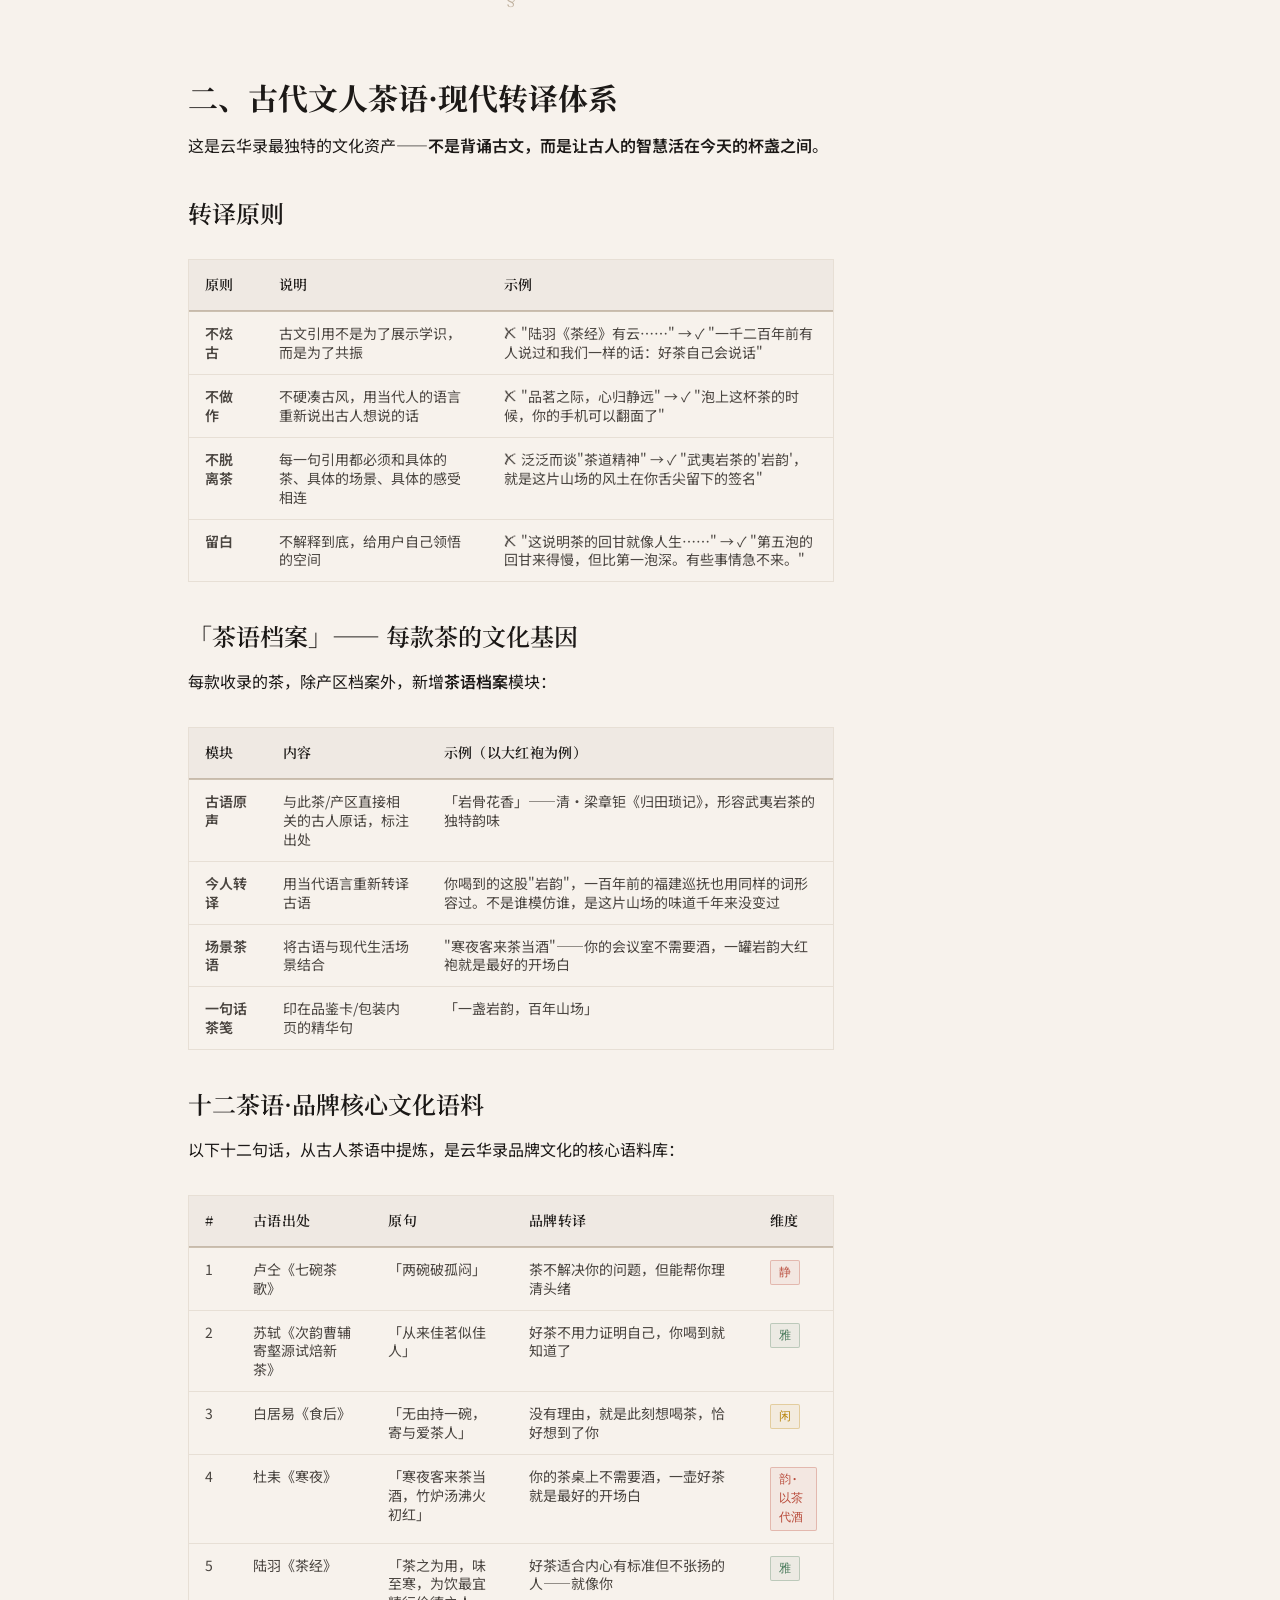
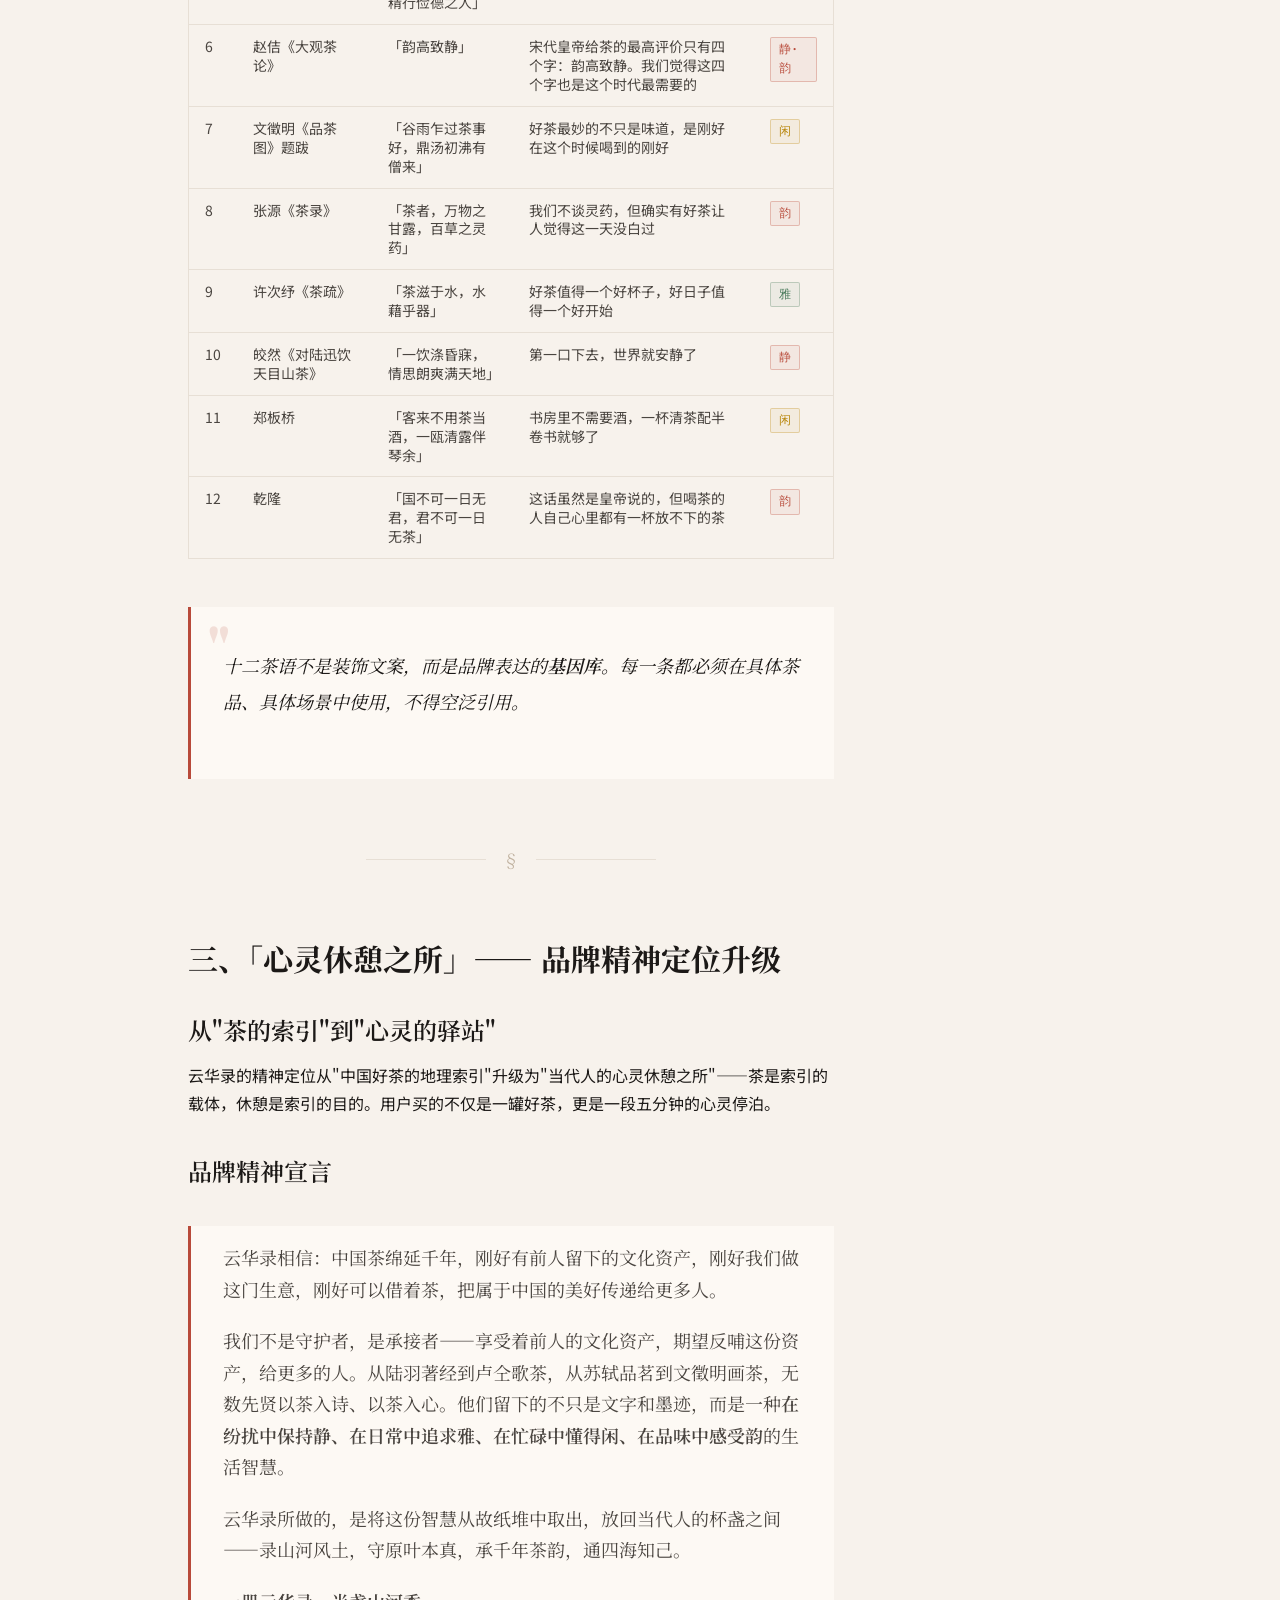
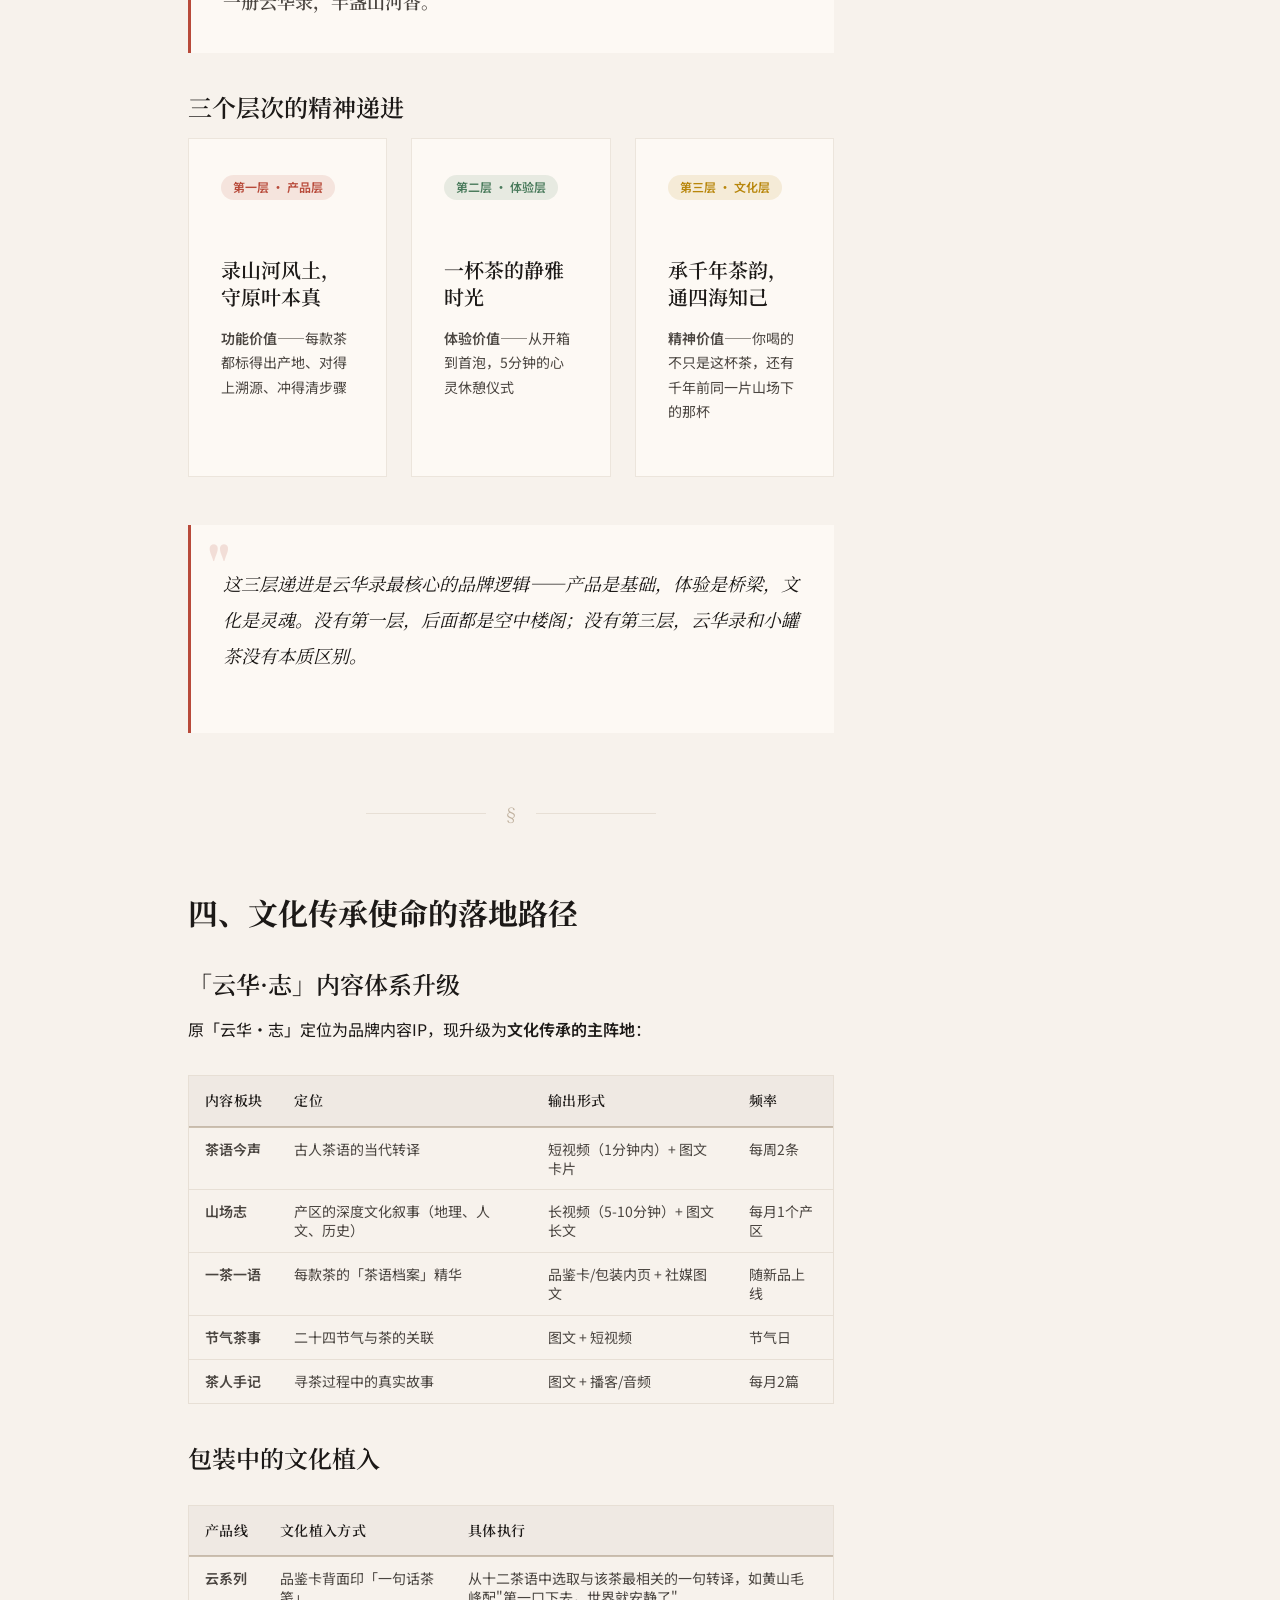
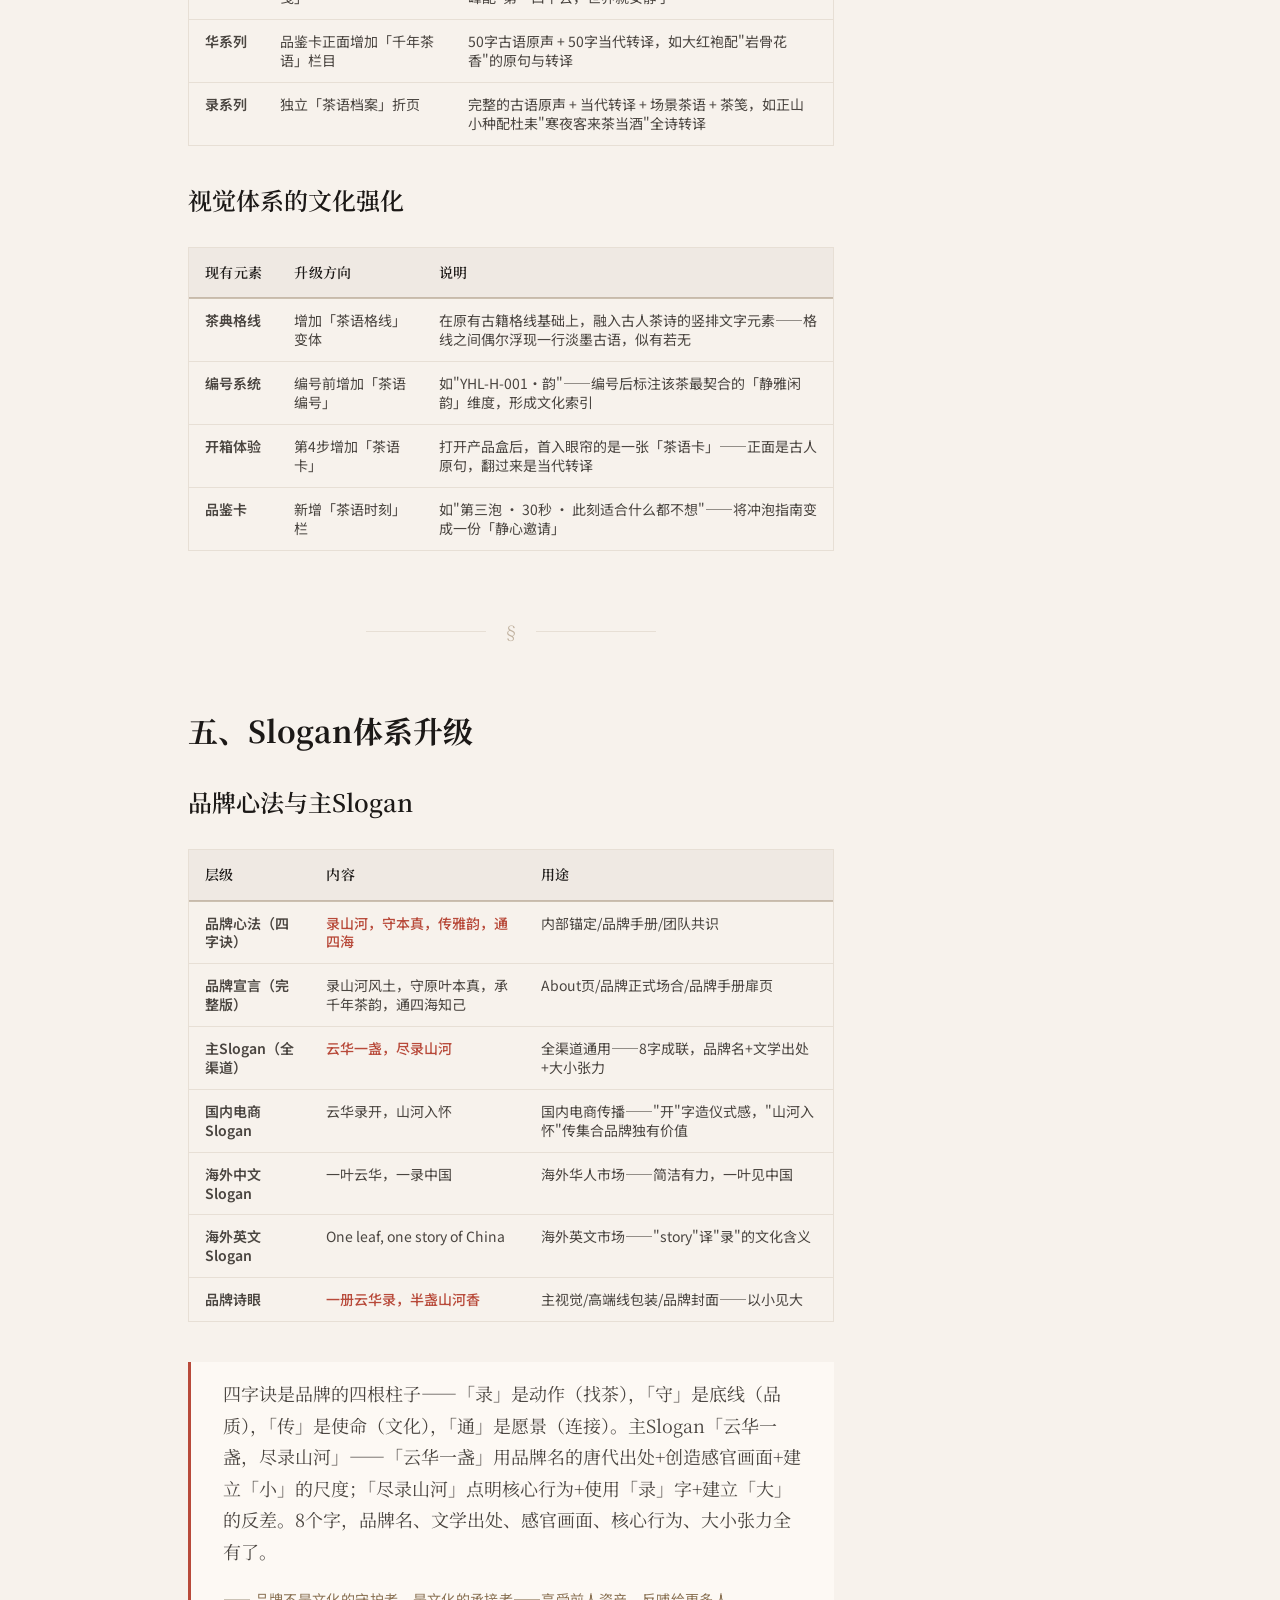
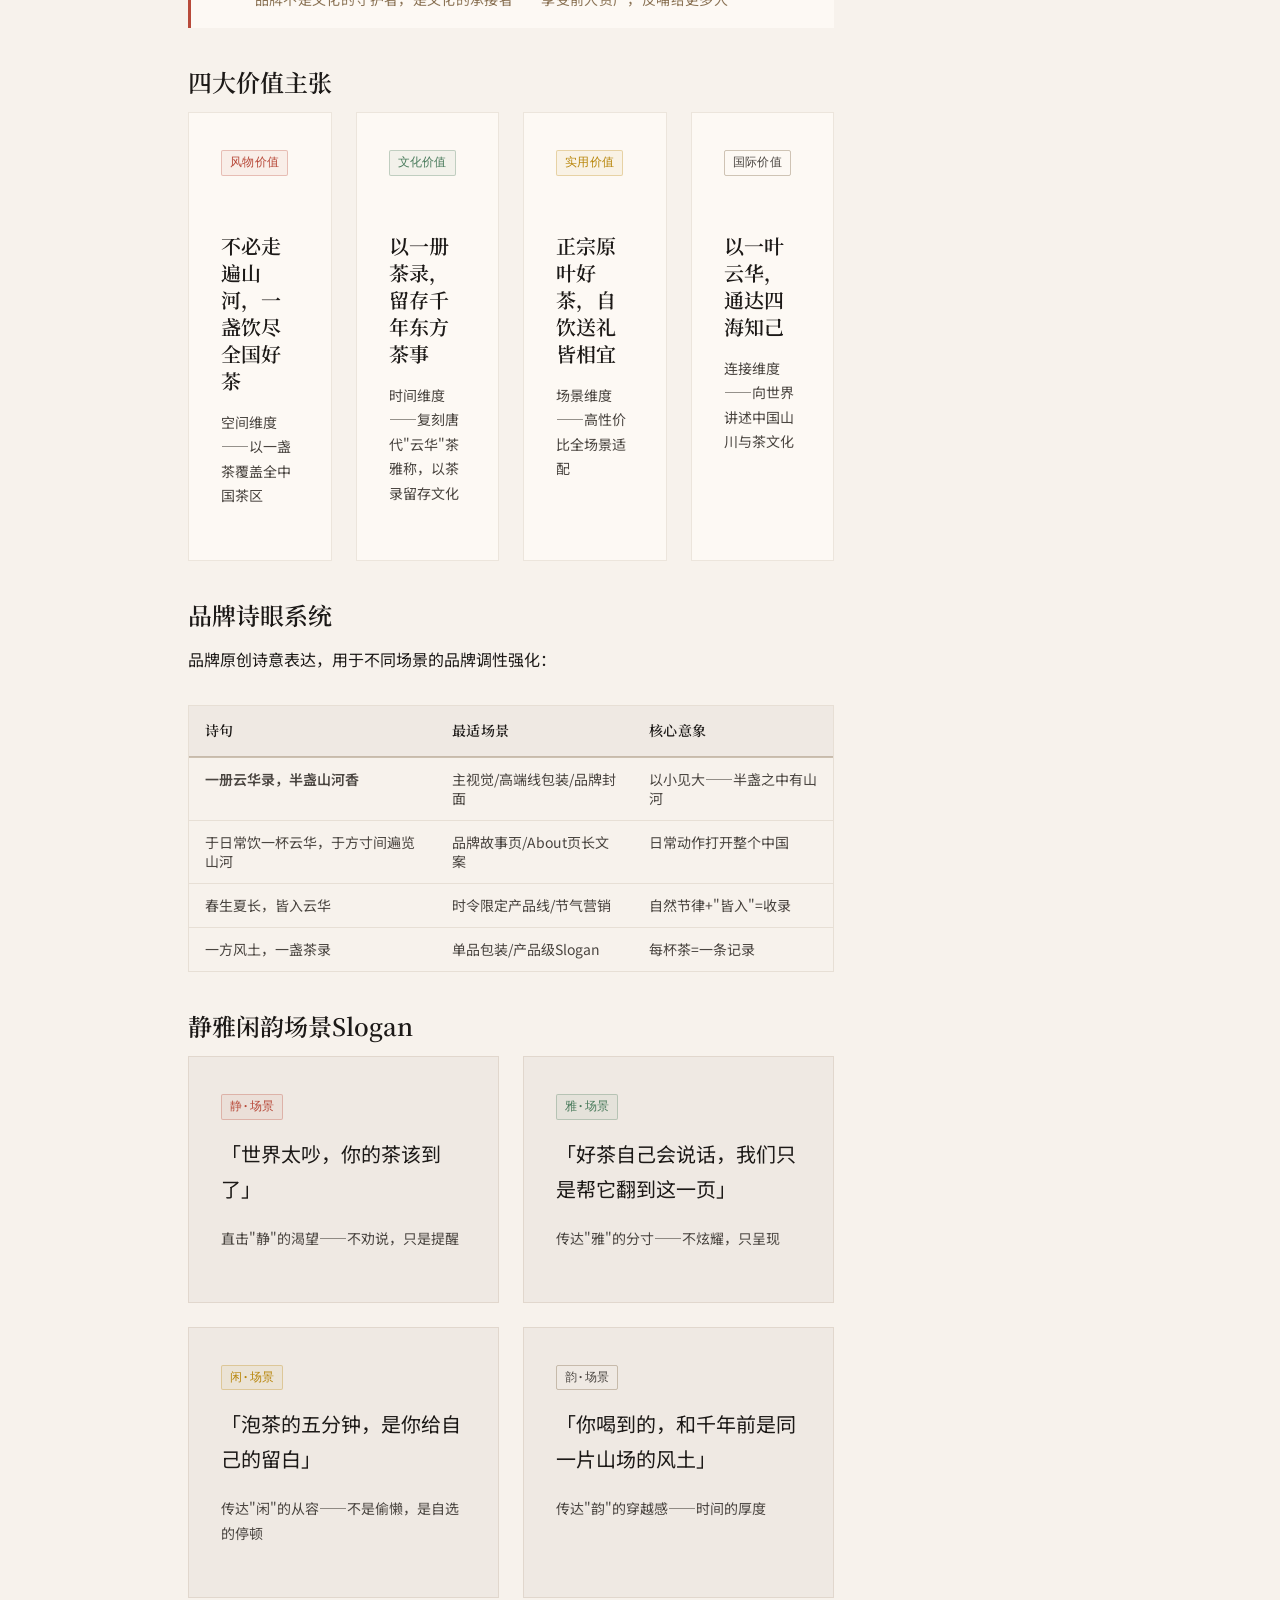
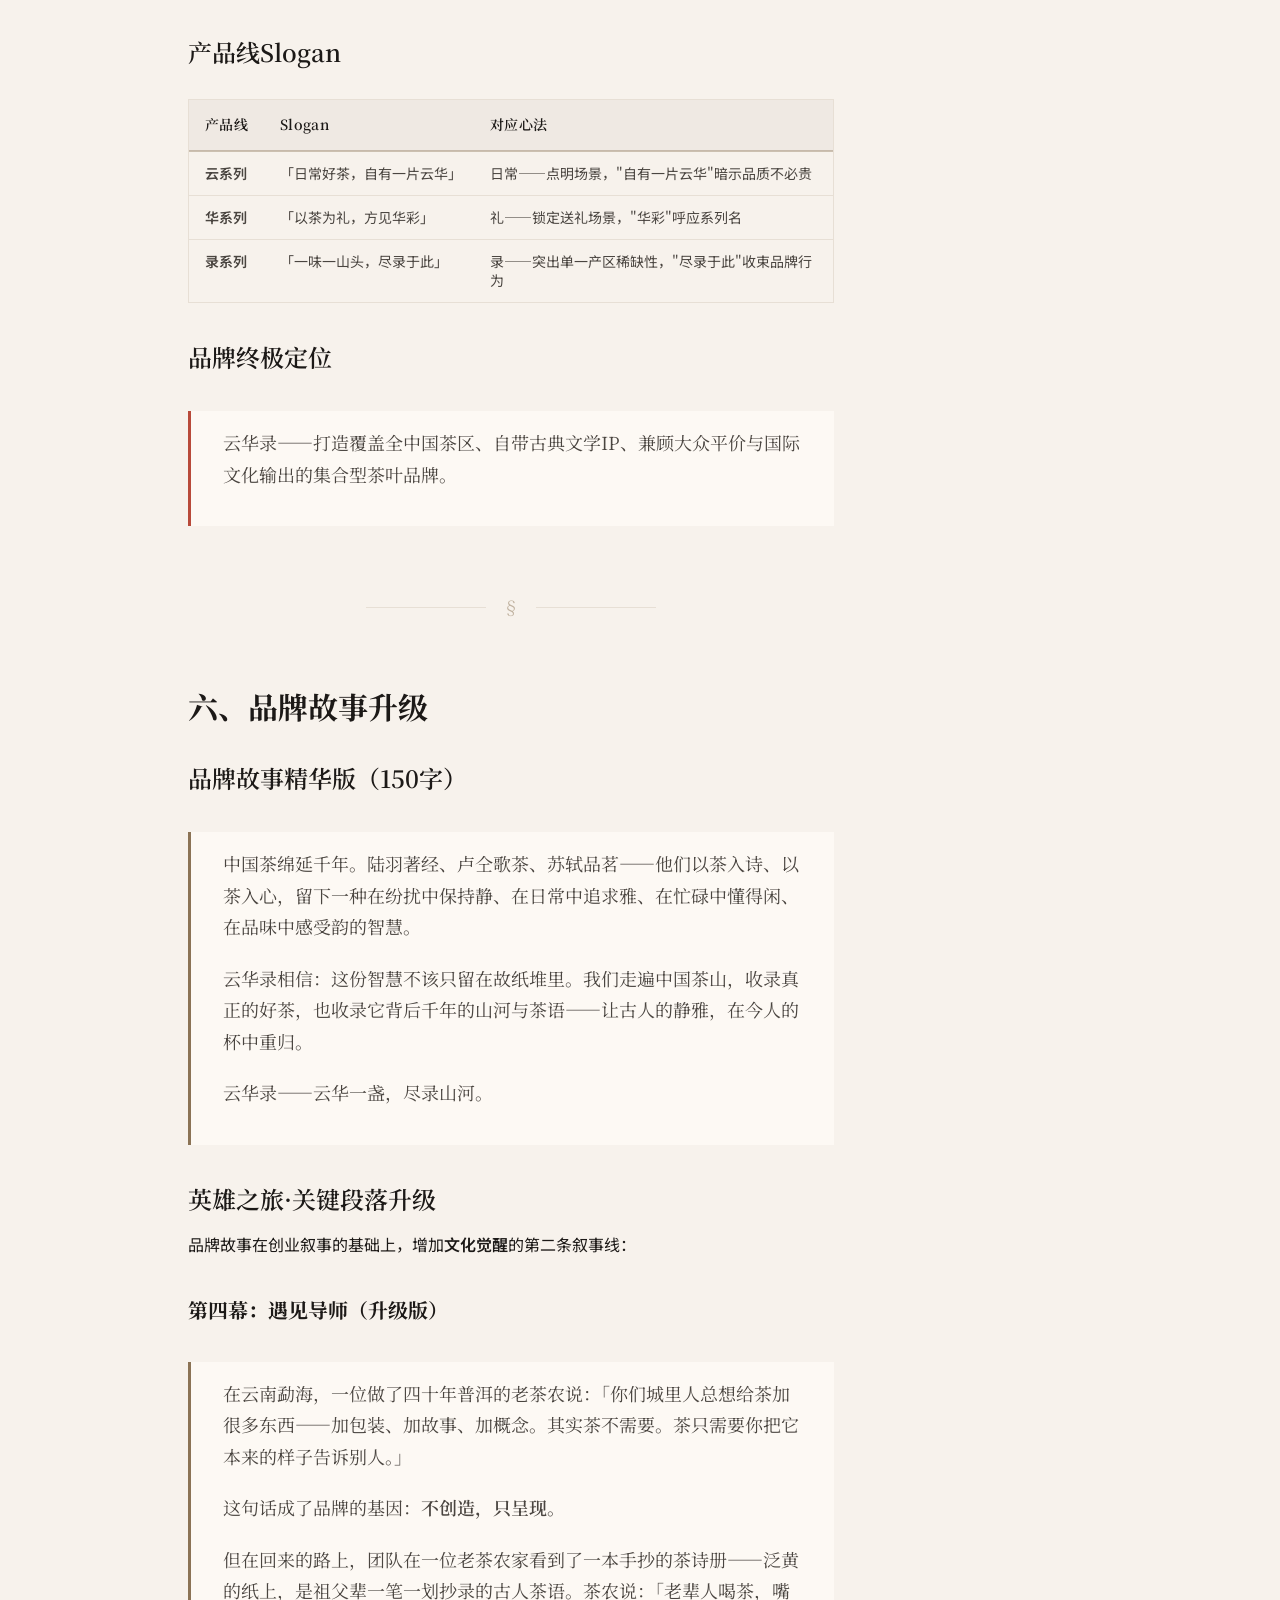
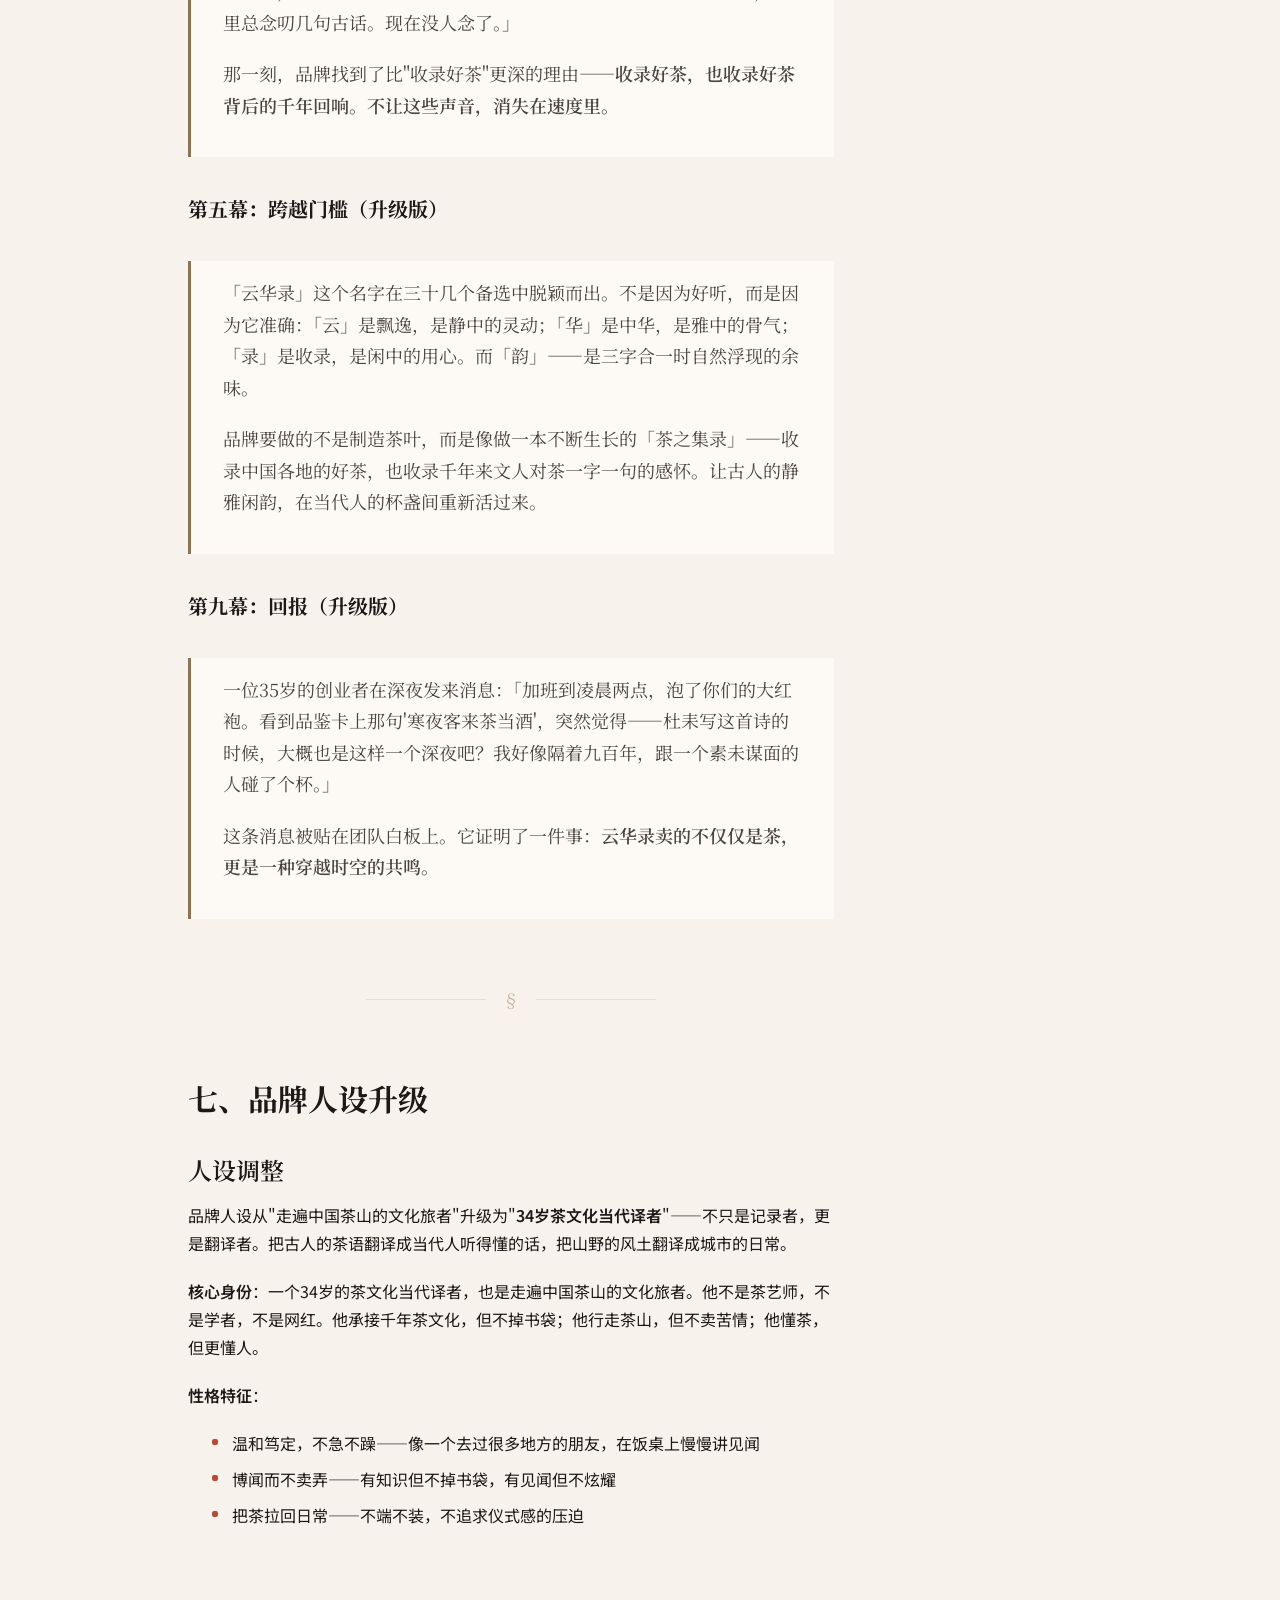
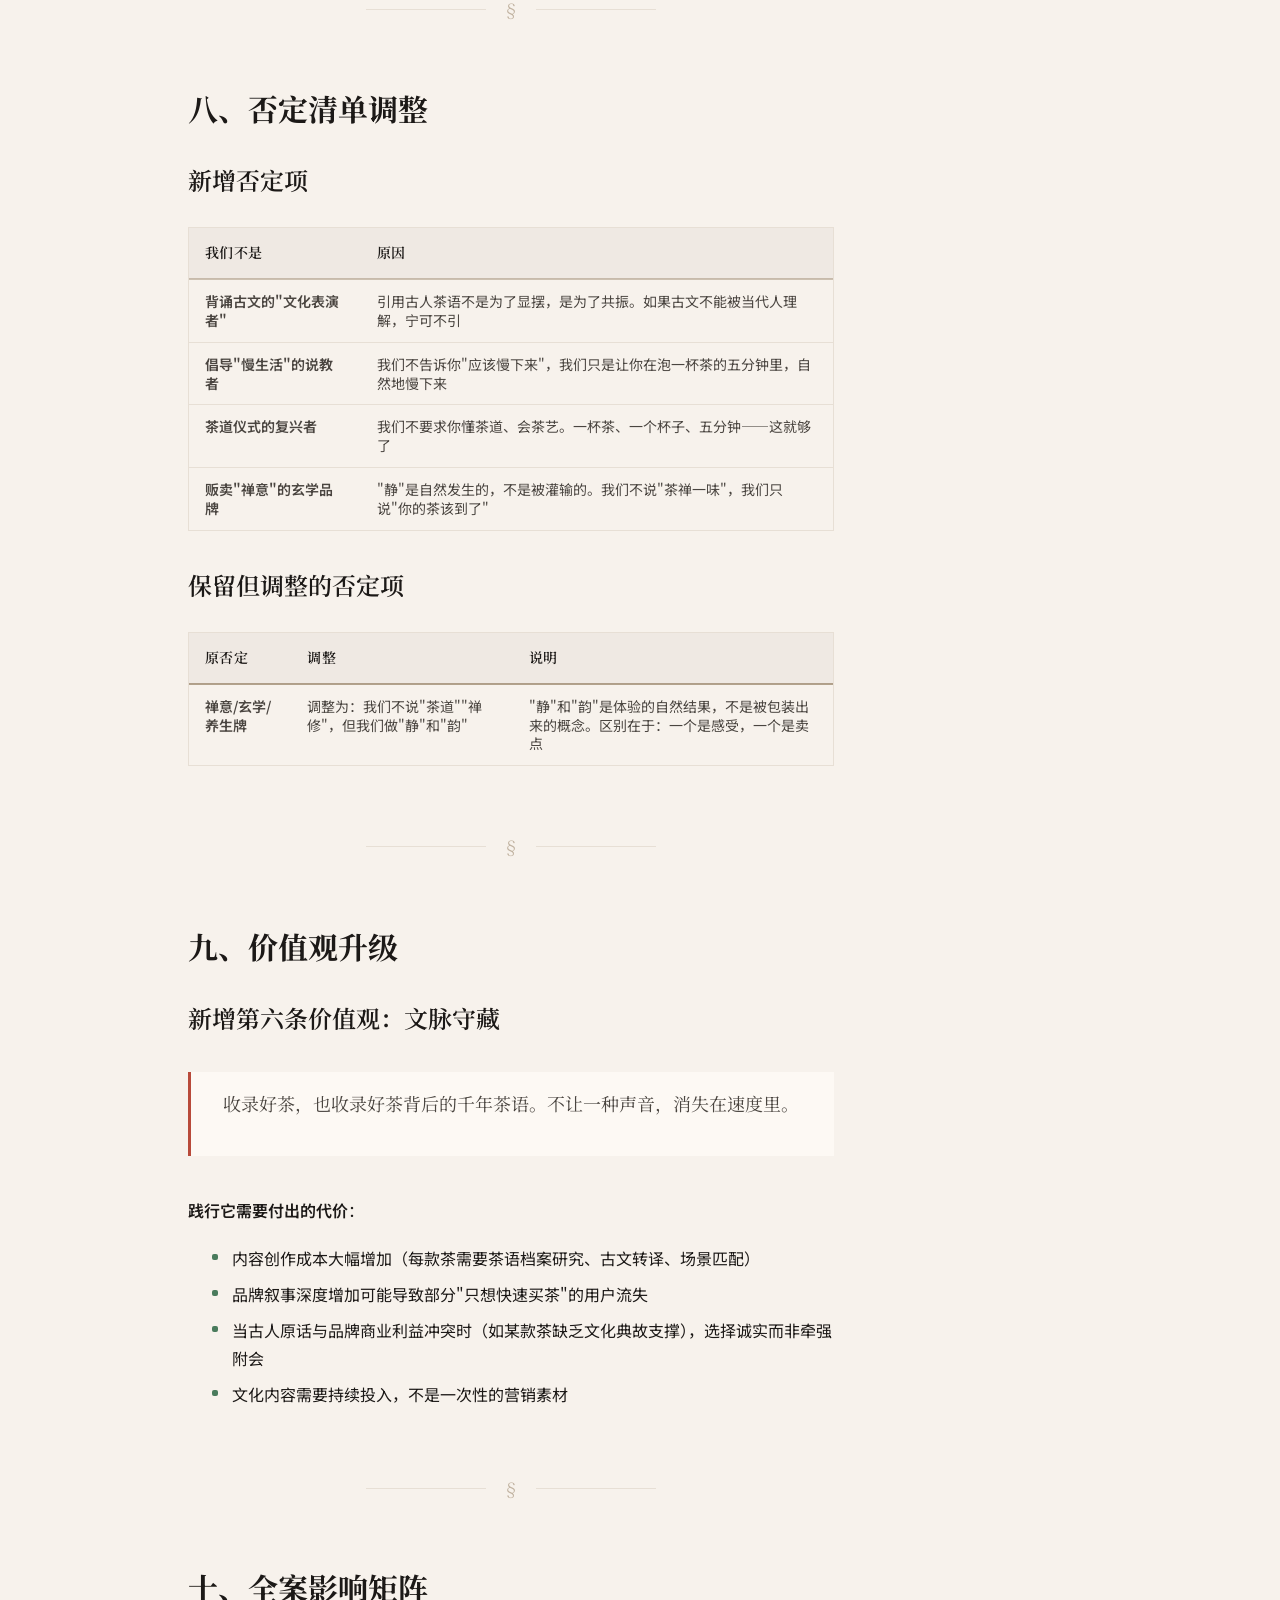
==== commit 5b22c5dc: "feat: 新增三份执行方案页面 + 全站导航更新 - 新增 pages/budget-execution.html（拾/10 50万预算落地执行方案，10篇章27表格） - 新增 pages/sup" ====
--- a/pages/brand-culture.html
+++ b/pages/brand-culture.html
@@ -38,6 +38,9 @@
         <li><a href="international.html" class="nav-link">国际拓展</a></li>
         <li><a href="brand-culture.html" class="nav-link active">品牌文化</a></li>
         <li><a href="tea-trace-report.html" class="nav-link">茶叶溯源</a></li>
+<li><a href="budget-execution.html" class="nav-link">预算方案</a></li>
+<li><a href="supply-chain-sop.html" class="nav-link">供应链SOP</a></li>
+<li><a href="marketing-execution.html" class="nav-link">营销执行</a></li>
         <li><a href="full-proposal.html" class="nav-link">完整提案</a></li>
       </ul>
 
@@ -58,6 +61,9 @@
       <li><a href="international.html" class="nav-drawer-link">国际拓展</a></li>
       <li><a href="brand-culture.html" class="nav-drawer-link active">品牌文化</a></li>
       <li><a href="tea-trace-report.html" class="nav-drawer-link">茶叶溯源</a></li>
+<li><a href="budget-execution.html" class="nav-drawer-link">预算方案</a></li>
+<li><a href="supply-chain-sop.html" class="nav-drawer-link">供应链SOP</a></li>
+<li><a href="marketing-execution.html" class="nav-drawer-link">营销执行</a></li>
       <li><a href="full-proposal.html" class="nav-drawer-link">完整提案</a></li>
     </ul>
   </div>
@@ -716,6 +722,9 @@
             <li><a href="international.html" class="footer-nav-link">国际市场拓展</a></li>
             <li><a href="brand-culture.html" class="footer-nav-link">品牌文化精神内核</a></li>
             <li><a href="tea-trace-report.html" class="footer-nav-link">全国茶叶溯源调研</a></li>
+<li><a href="budget-execution.html" class="footer-nav-link">50万预算执行方案</a></li>
+<li><a href="supply-chain-sop.html" class="footer-nav-link">供应链管理细则SOP</a></li>
+<li><a href="marketing-execution.html" class="footer-nav-link">上市初期营销执行</a></li>
             <li><a href="full-proposal.html" class="footer-nav-link">完整策划提案</a></li>
           </ul>
         </div>
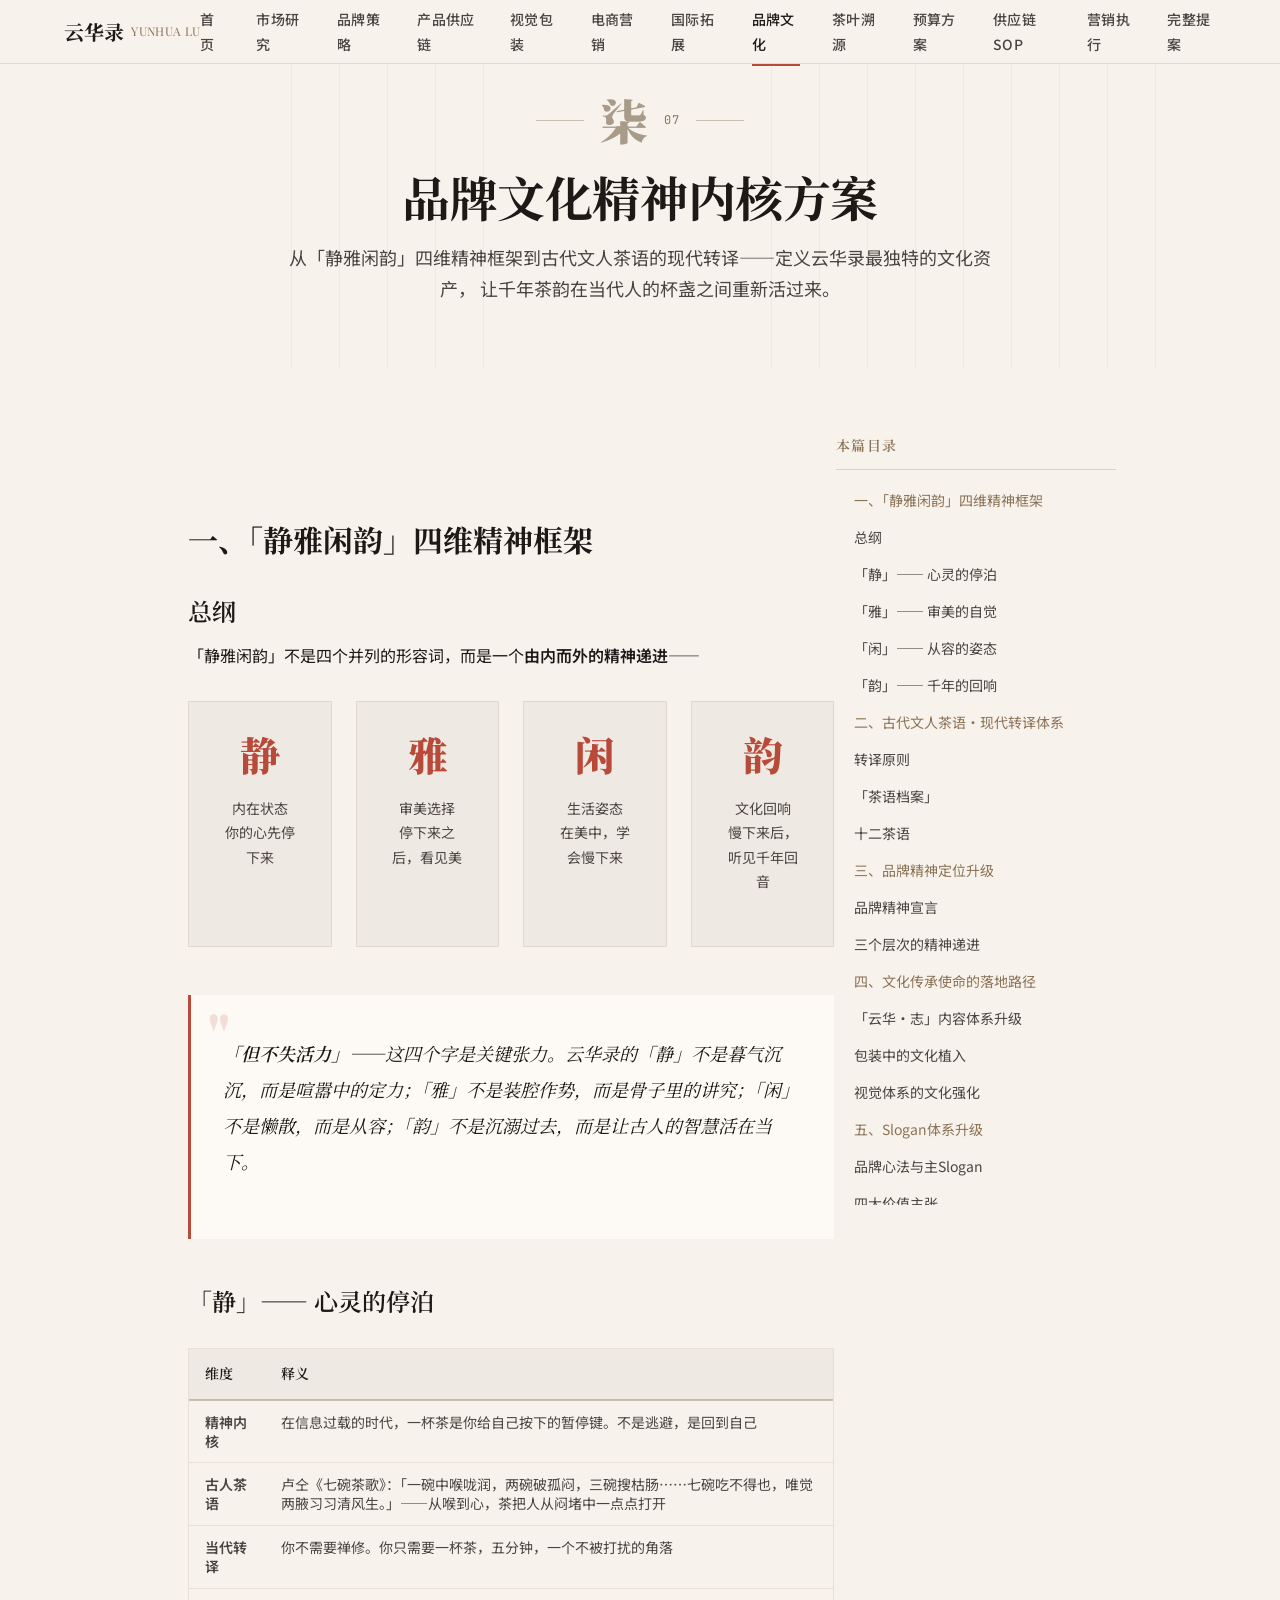
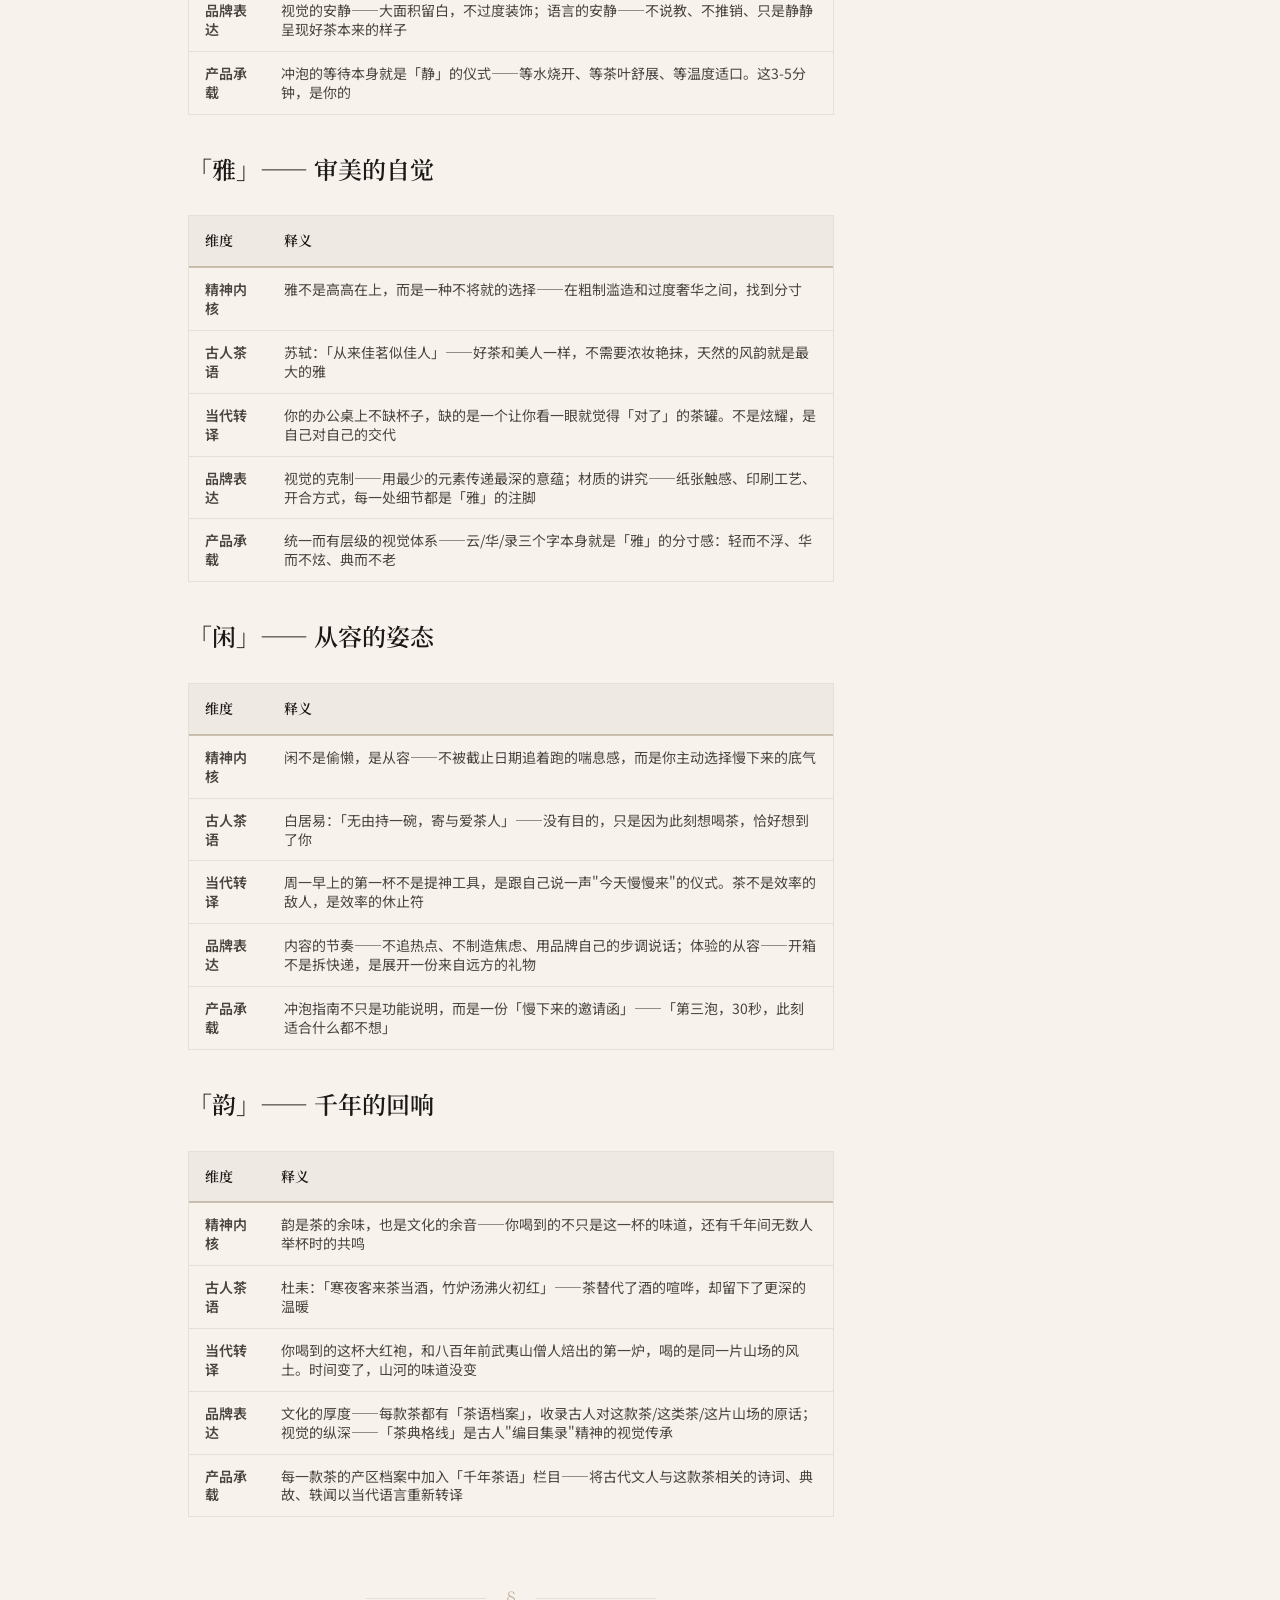
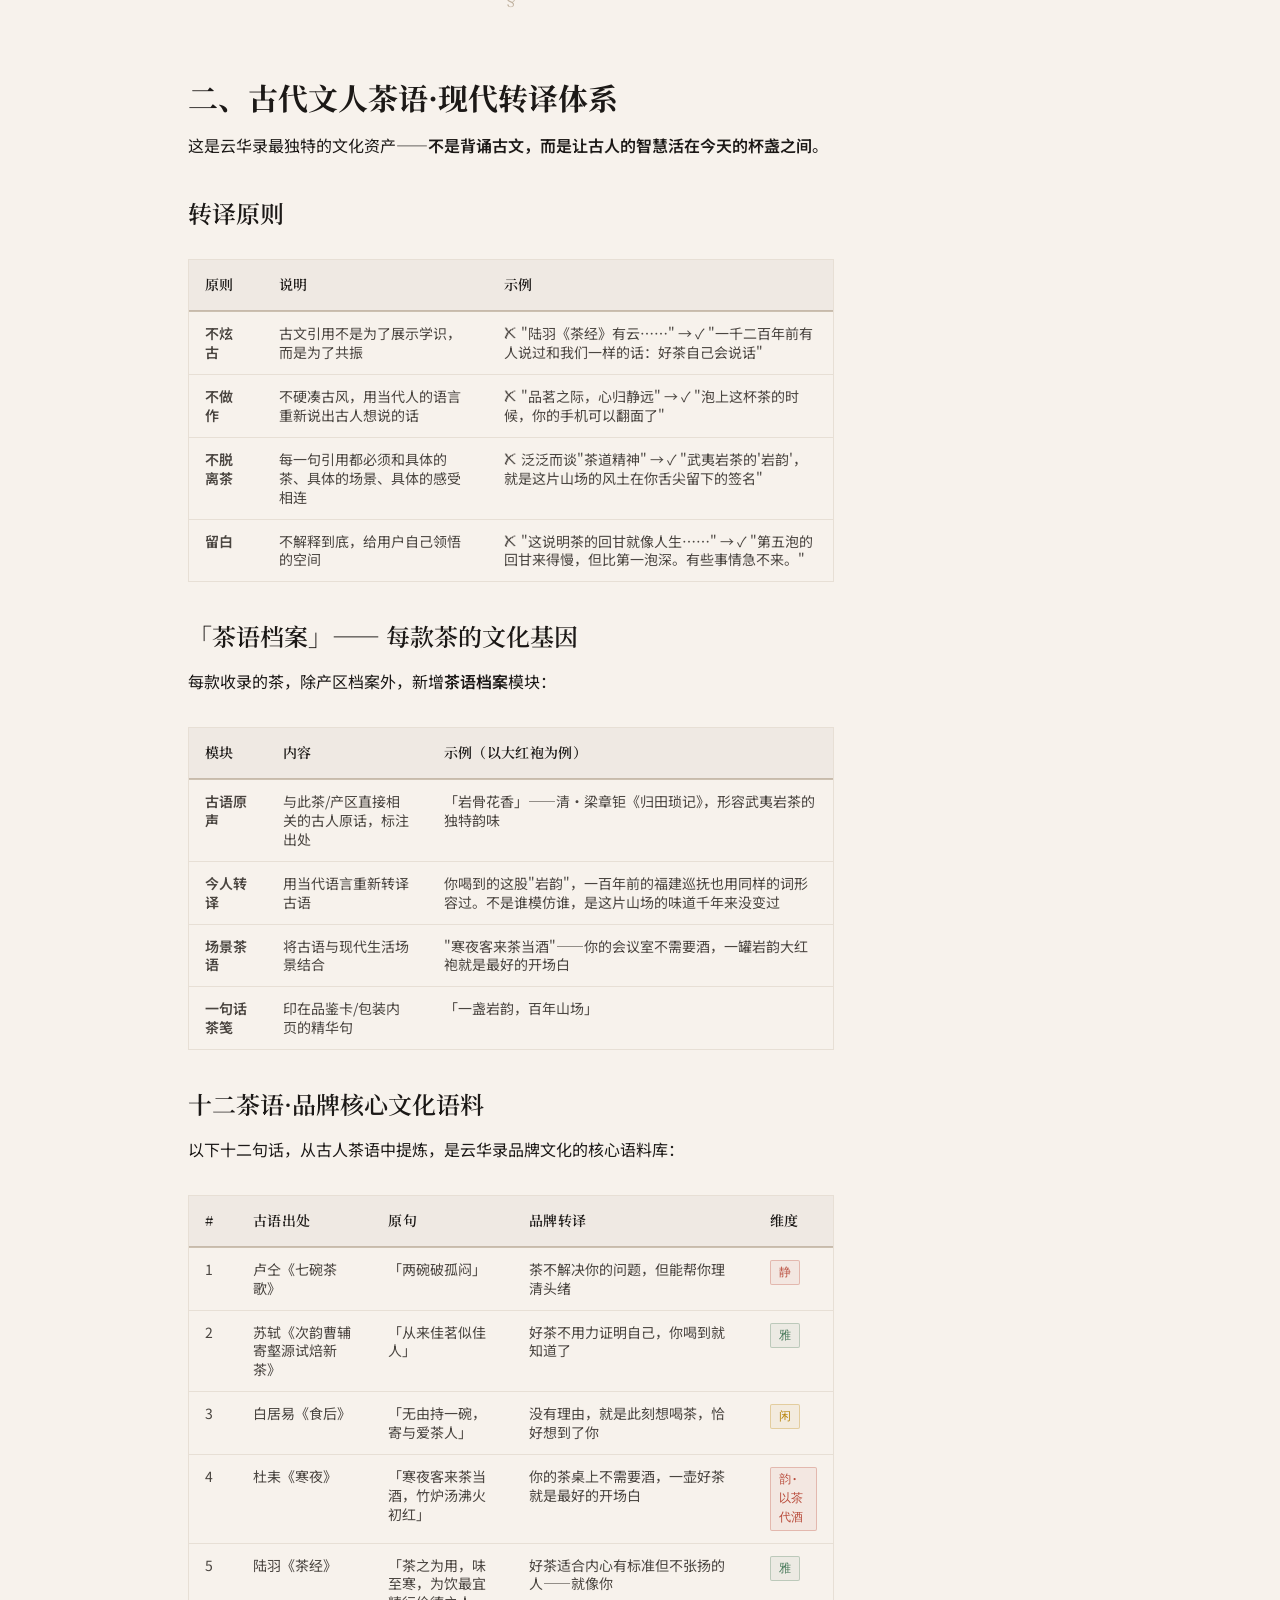
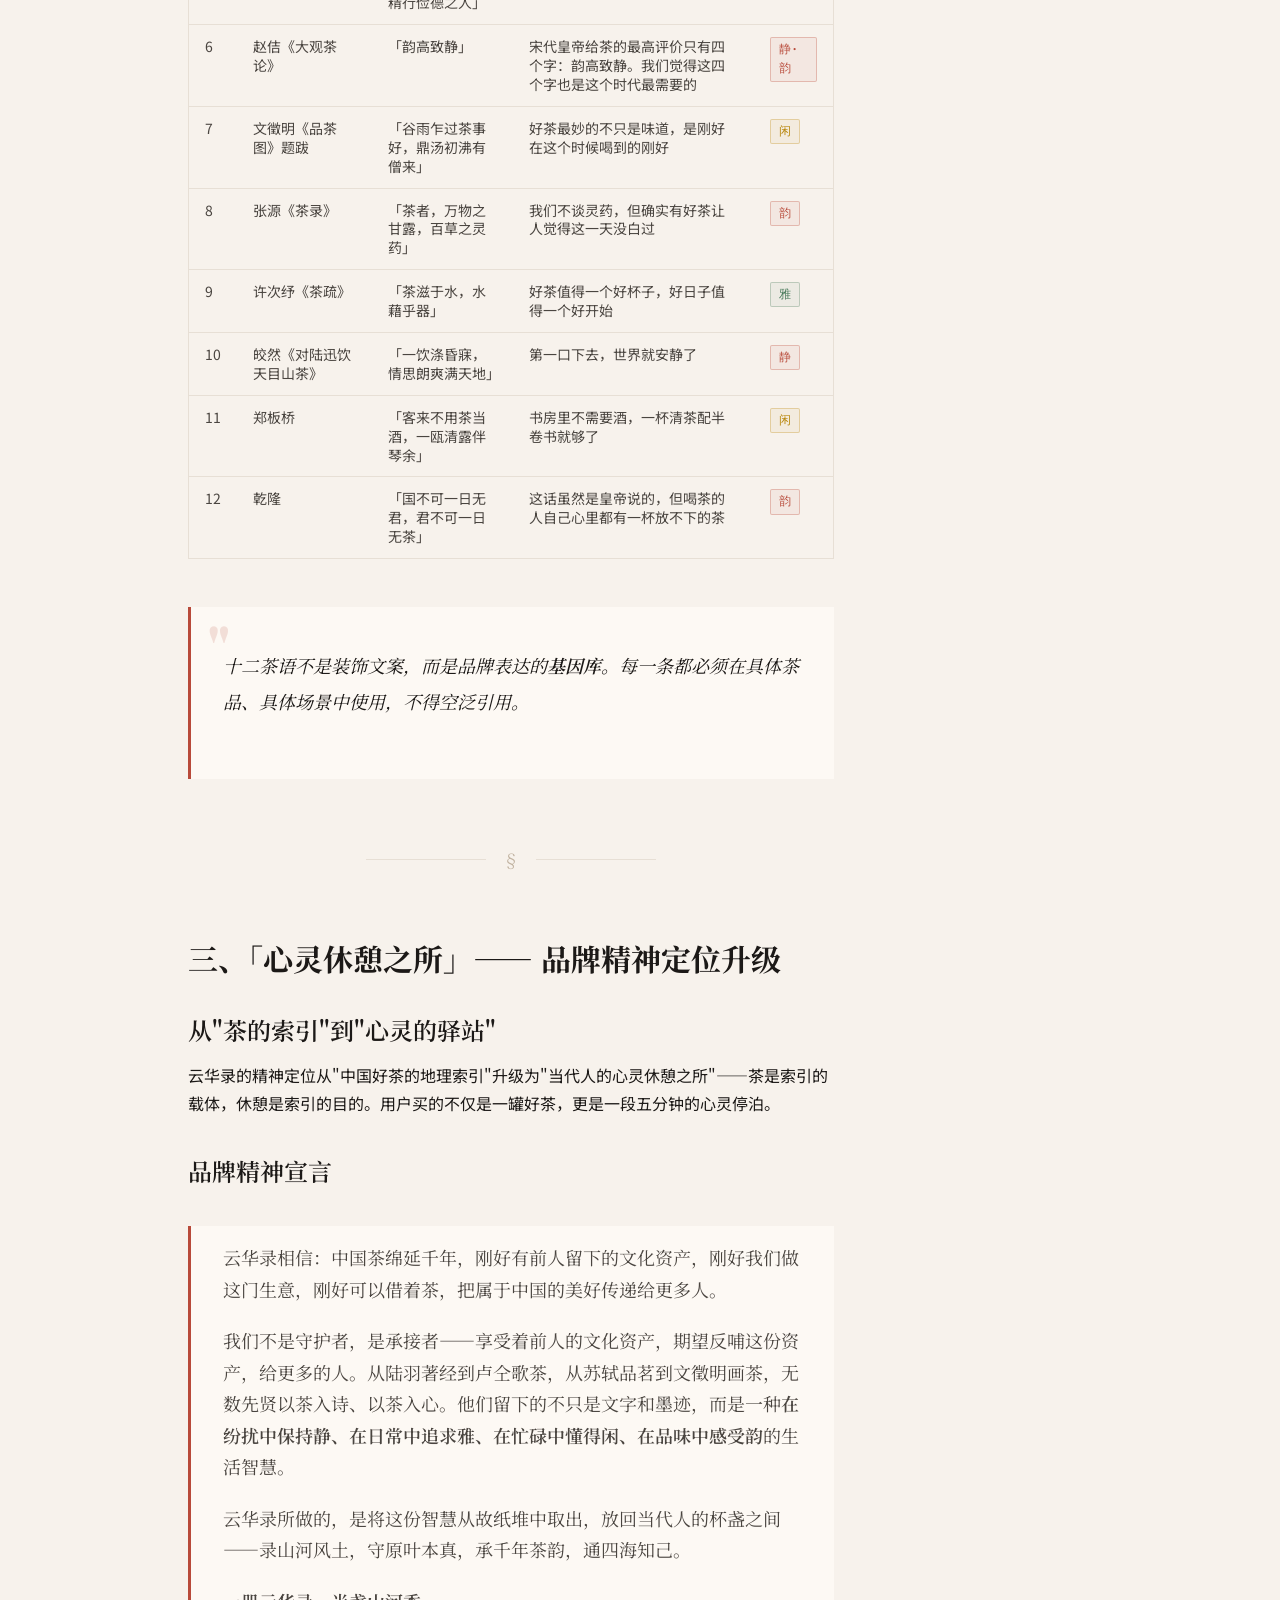
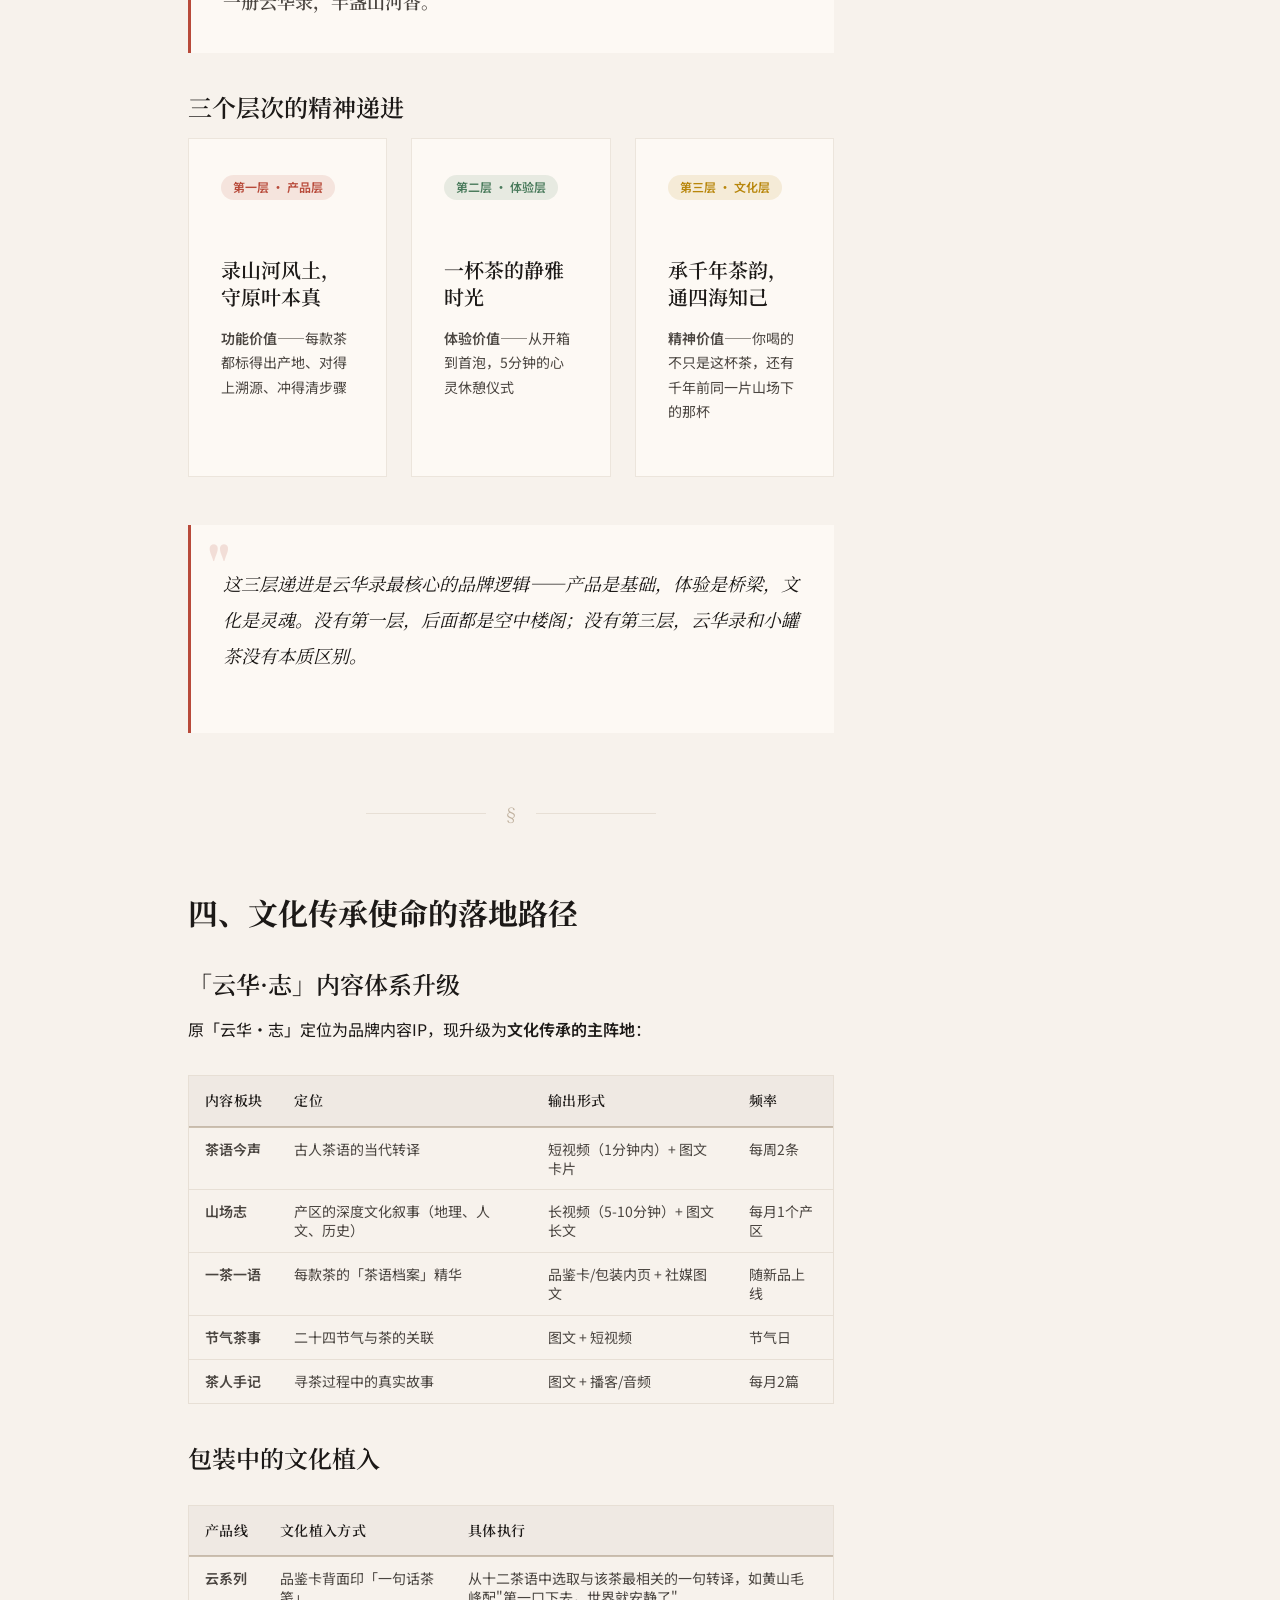
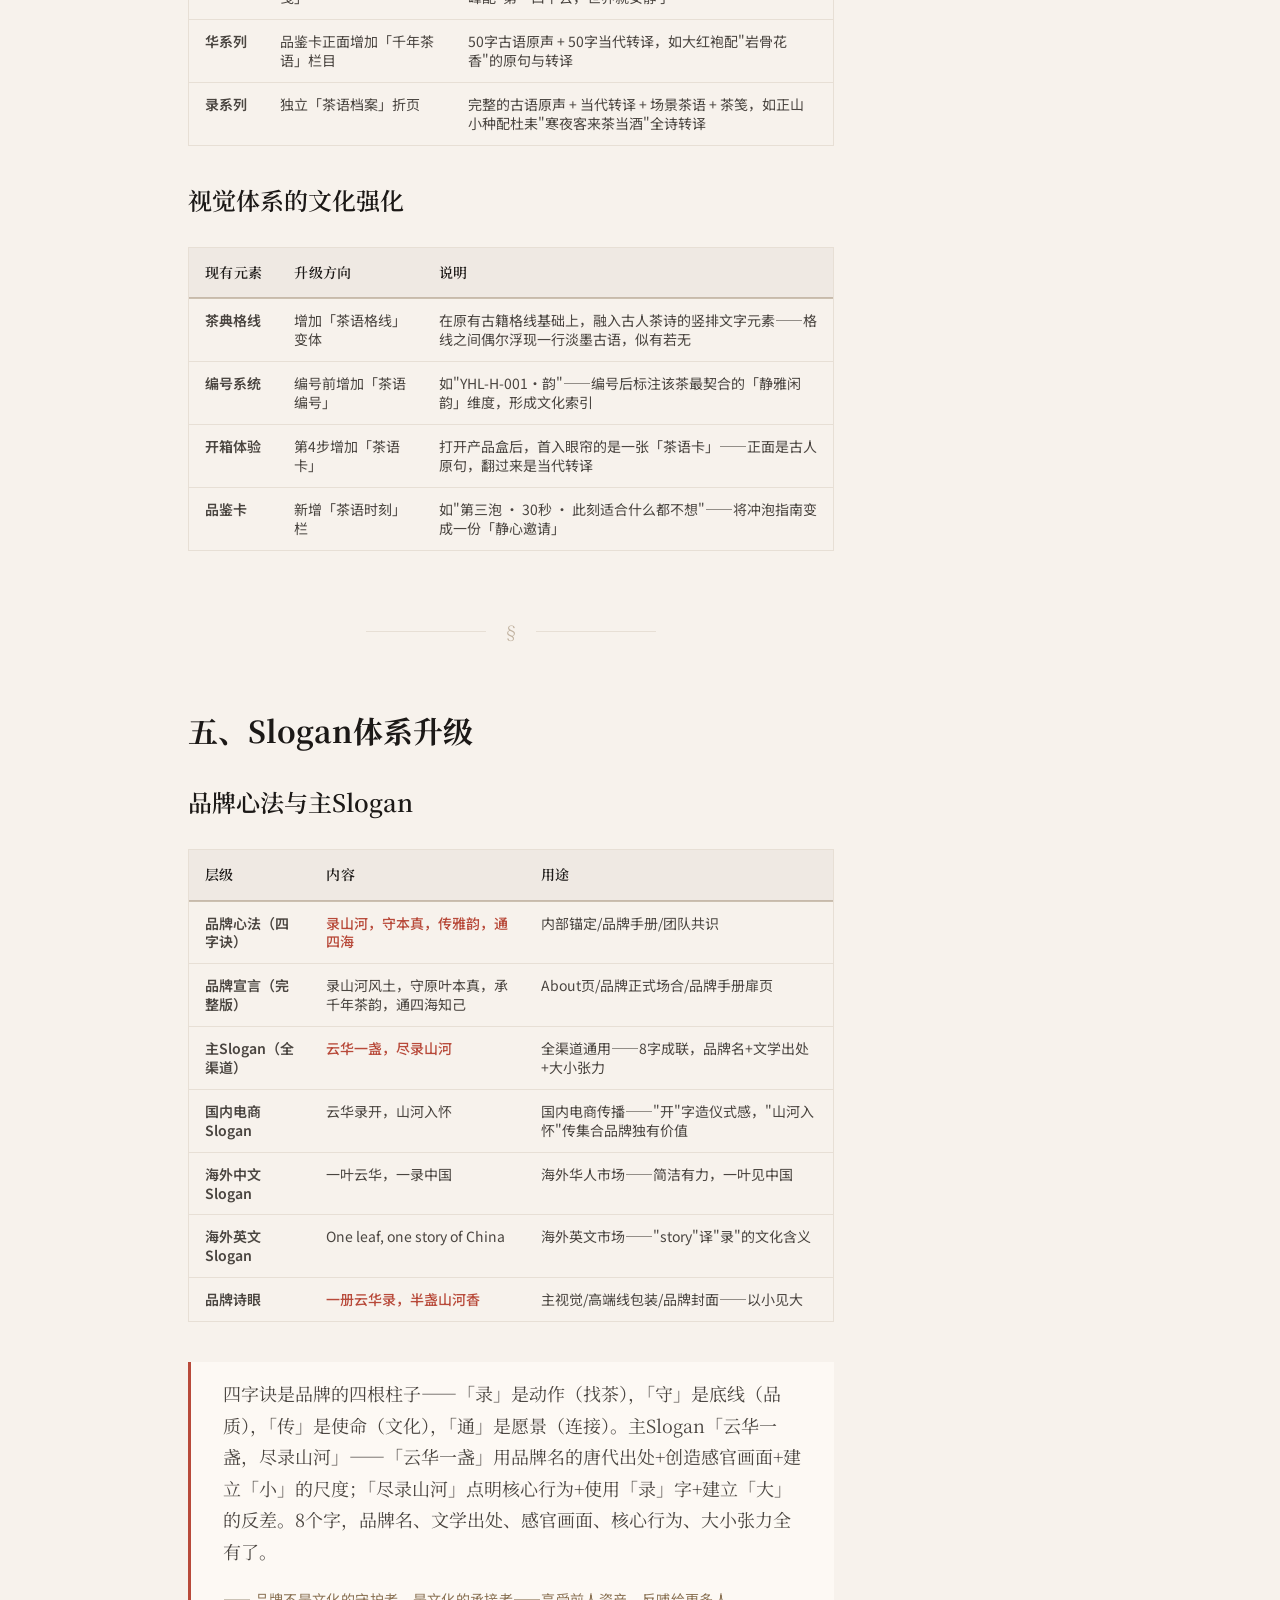
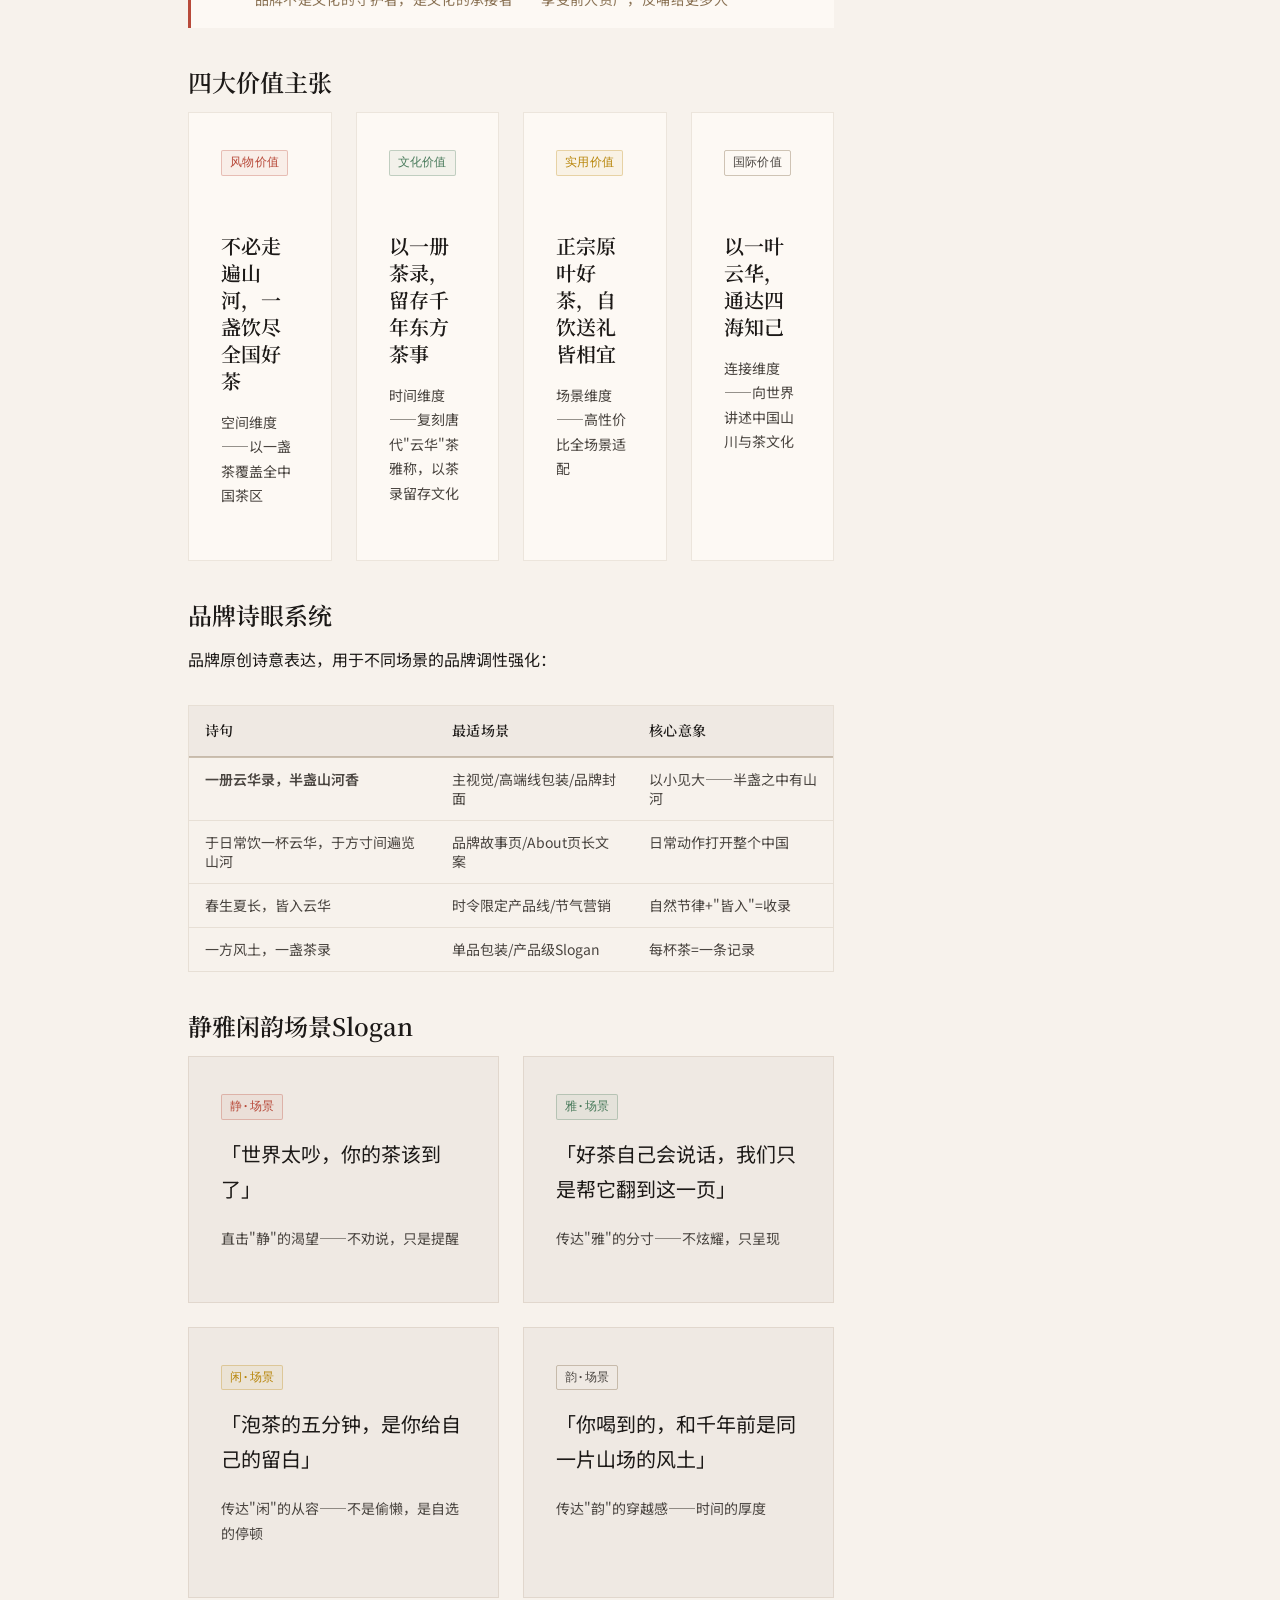
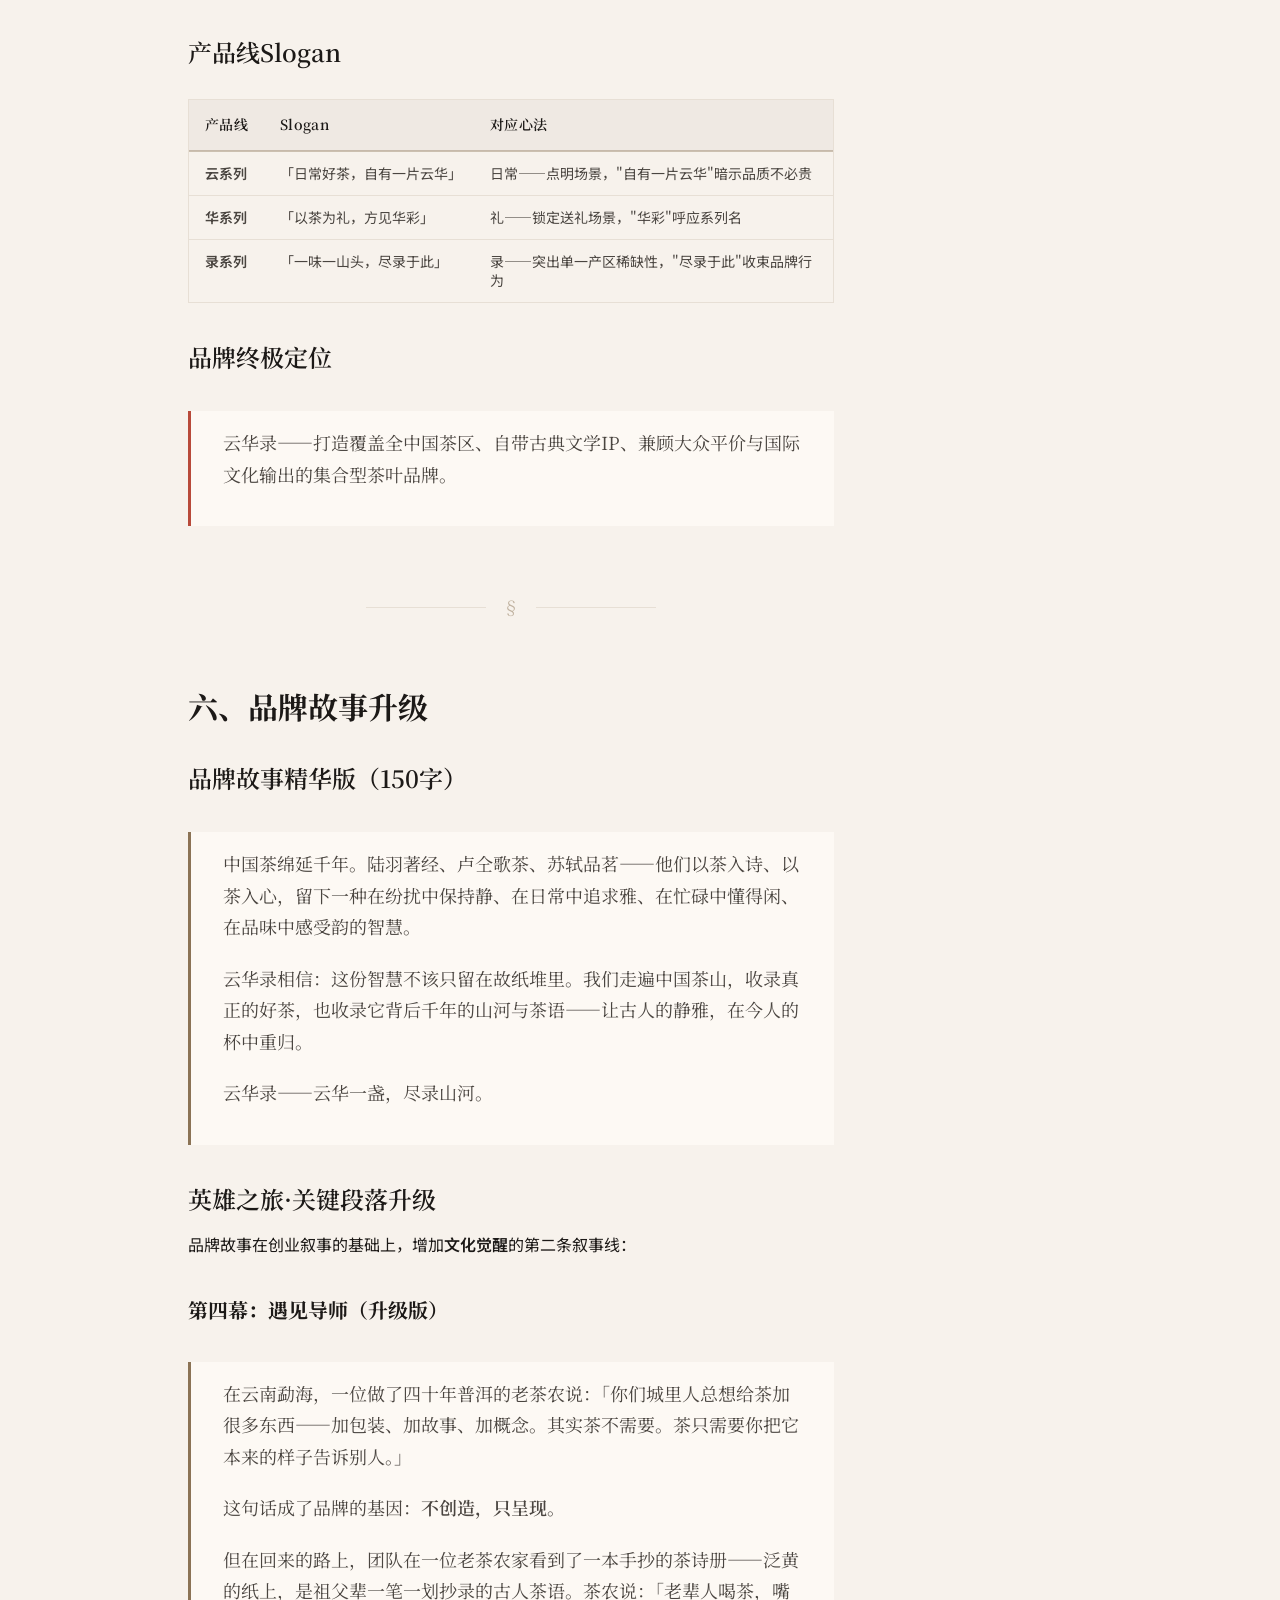
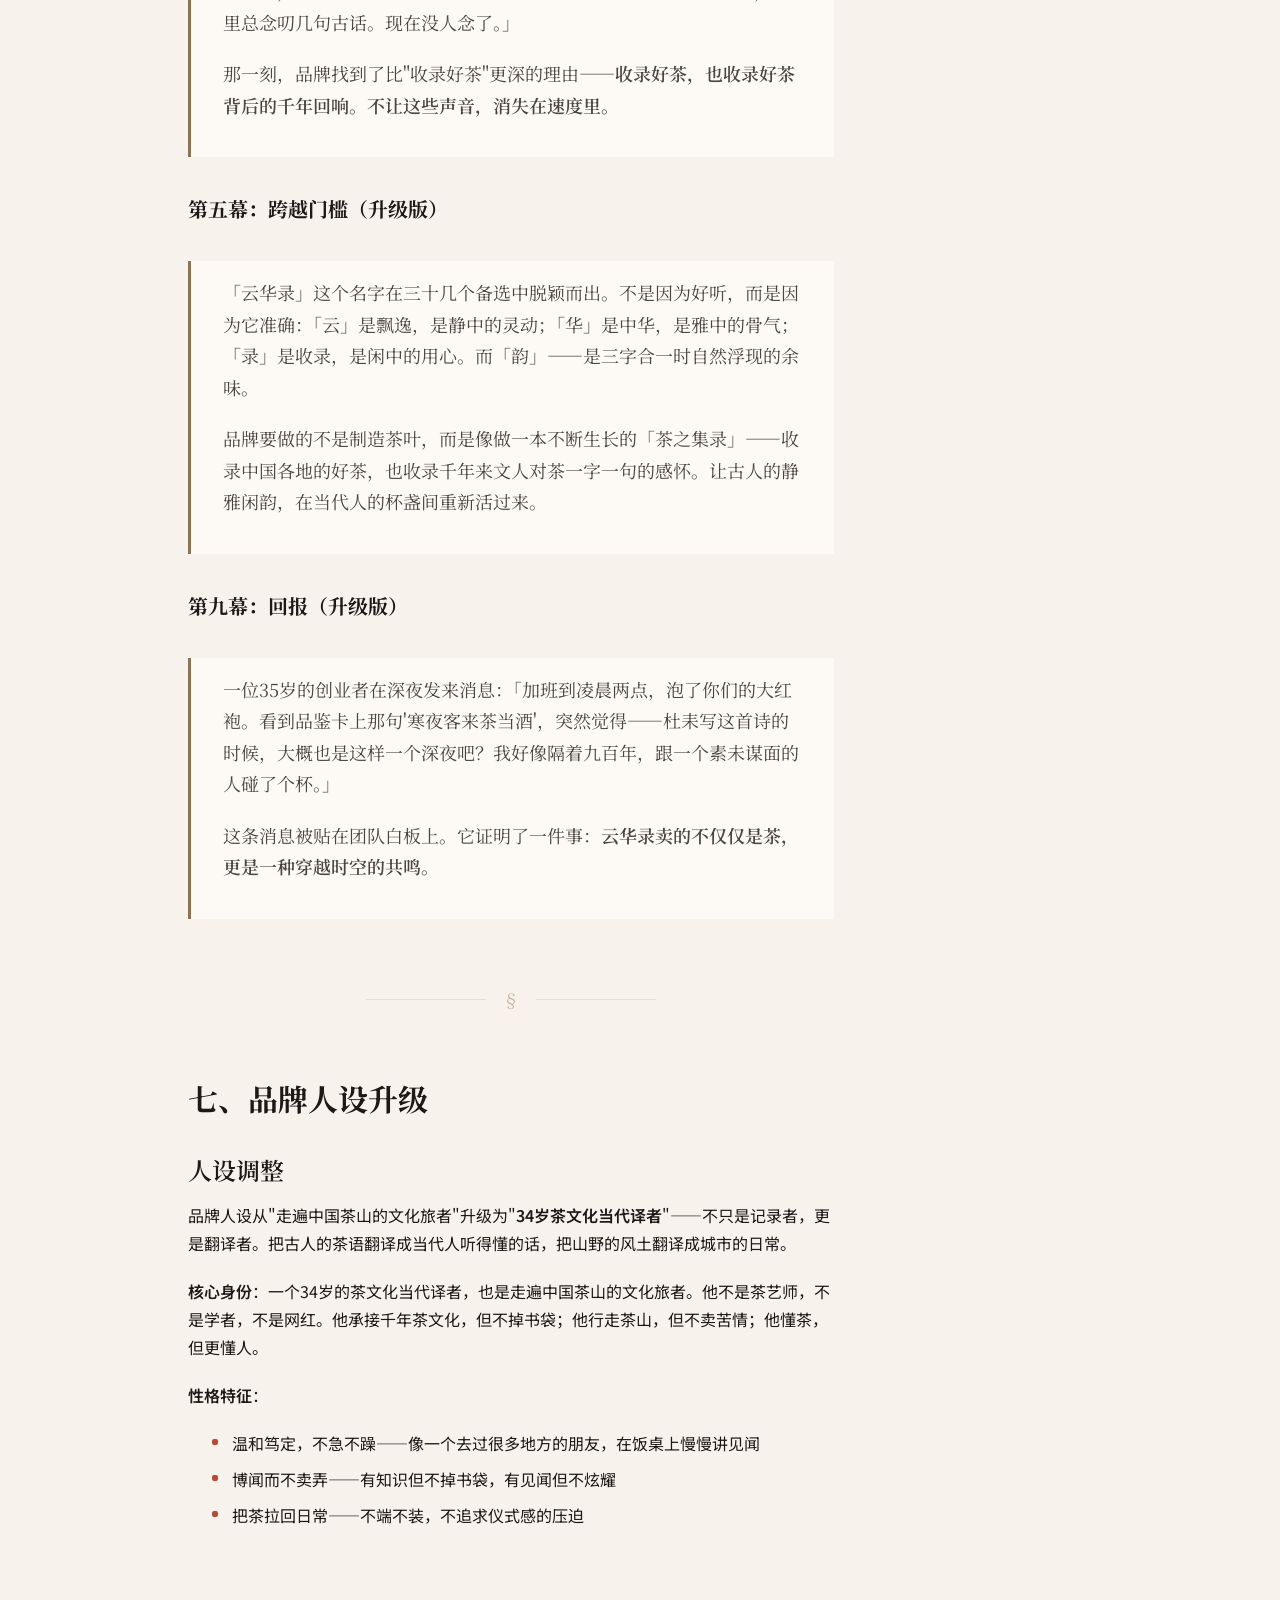
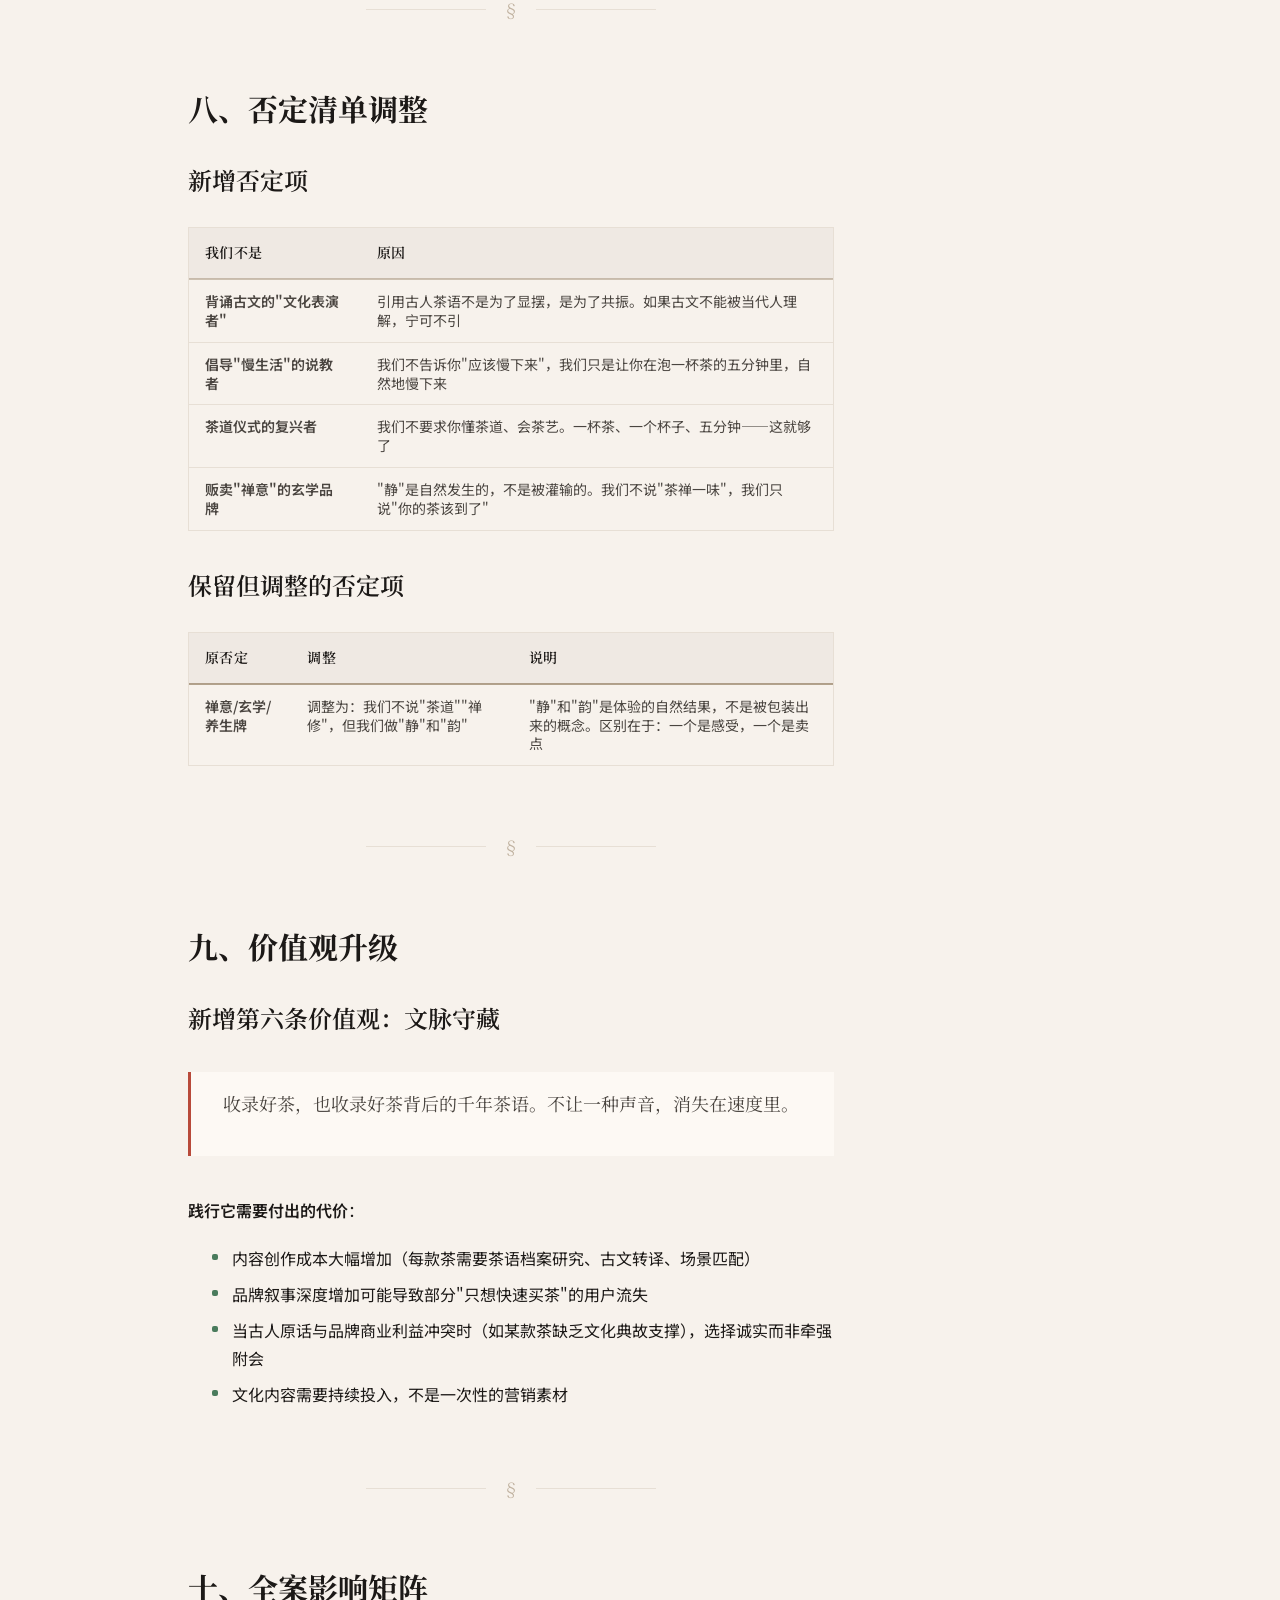
==== commit 5cfe3e24: "fix: 移动端横竖屏响应式适配优化 - 新增 mobile-fix.css 补丁（9.4KB），修复6类移动端问题：   1. code-block/pre 溢出 → overflow-x:auto" ====
--- a/pages/brand-culture.html
+++ b/pages/brand-culture.html
@@ -11,6 +11,7 @@
   <link rel="stylesheet" href="../assets/css/layout.css">
   <link rel="stylesheet" href="../assets/css/components.css">
   <link rel="stylesheet" href="../assets/css/pages.css">
+  <link rel="stylesheet" href="../assets/css/mobile-fix.css">
 
   <link rel="icon" href="data:image/svg+xml,<svg xmlns='http://www.w3.org/2000/svg' viewBox='0 0 36 36'><rect width='36' height='36' rx='2' fill='%23B84A3A'/><text x='18' y='26' font-size='20' font-family='serif' font-weight='bold' fill='%23F7F2EC' text-anchor='middle'>云</text></svg>">
 </head>
--- a/assets/css/mobile-fix.css
+++ b/assets/css/mobile-fix.css
@@ -0,0 +1,414 @@
+/* ==========================================================================
+   mobile-fix.css — 云华录移动端响应式补丁
+   解决：代码块溢出 / chapter-header间距 / 横屏适配 / 表格滚动提示
+        / 中尺寸导航 / 页脚间距 / 抽屉滚动 / 字体微调
+   引用位置：在 pages.css 之后（确保优先级）
+   ========================================================================== */
+
+
+/* ==========================================================================
+   1. 代码块 & 预格式化文本 — 防止溢出（全尺寸生效）
+   ========================================================================== */
+
+pre,
+.code-block {
+  overflow-x: auto;
+  -webkit-overflow-scrolling: touch;  /* iOS 平滑滚动 */
+  max-width: 100%;
+  /* 滚动条样式 */
+  scrollbar-width: thin;
+  scrollbar-color: var(--color-border-default) transparent;
+}
+
+pre::-webkit-scrollbar,
+.code-block::-webkit-scrollbar {
+  height: 6px;
+}
+
+pre::-webkit-scrollbar-thumb,
+.code-block::-webkit-scrollbar-thumb {
+  background: var(--color-border-default);
+  border-radius: 3px;
+}
+
+pre::-webkit-scrollbar-track,
+.code-block::-webkit-scrollbar-track {
+  background: transparent;
+}
+
+/* 行内代码不换行但可折行 */
+code {
+  word-break: break-word;
+  overflow-wrap: break-word;
+}
+
+
+/* ==========================================================================
+   2. 表格 — 横向滚动渐变提示（全尺寸生效）
+   ========================================================================== */
+
+.data-table-wrap {
+  position: relative;
+}
+
+/* 可滚动时左右渐变阴影提示 */
+.data-table-wrap::after {
+  content: '';
+  position: absolute;
+  top: 0;
+  right: 0;
+  bottom: 0;
+  width: 24px;
+  background: linear-gradient(to left, var(--color-surface-base), transparent);
+  pointer-events: none;
+  opacity: 0;
+  transition: opacity 0.2s;
+}
+
+.data-table-wrap.is-scrollable::after {
+  opacity: 1;
+}
+
+/* 移动端表格字号微调 */
+@media (max-width: 767px) {
+  .data-table {
+    min-width: 360px;  /* 从480px降低，适配更多手机 */
+  }
+
+  .data-table th,
+  .data-table td {
+    padding: var(--space-2) var(--space-3);  /* 压缩单元格内距 */
+  }
+}
+
+
+/* ==========================================================================
+   3. 移动端 (<768px) — 竖屏适配
+   ========================================================================== */
+
+@media (max-width: 767px) {
+
+  /* --- 3.1 chapter-header 间距压缩 --- */
+  .chapter-header {
+    padding: var(--space-12) var(--space-page-x) var(--space-8);
+  }
+
+  .chapter-header-number {
+    margin-bottom: var(--space-4);
+  }
+
+  .chapter-header-number::before,
+  .chapter-header-number::after {
+    width: 32px;  /* 装饰线缩短 */
+  }
+
+  .chapter-header-lead {
+    font-size: var(--text-base);  /* 导语从18px降到16px */
+    line-height: var(--leading-relaxed);
+  }
+
+  /* --- 3.2 page-layout 间距压缩 --- */
+  .page-layout {
+    padding-top: var(--space-8);
+    padding-bottom: var(--space-12);
+    gap: var(--space-6);
+  }
+
+  /* --- 3.3 页脚间距压缩 --- */
+  .site-footer {
+    padding: var(--space-12) var(--space-page-x) var(--space-4);
+    margin-top: var(--space-16);
+  }
+
+  .footer-main {
+    padding-bottom: var(--space-8);
+    gap: var(--space-8);
+  }
+
+  /* --- 3.4 抽屉导航可滚动 --- */
+  .nav-drawer {
+    max-height: calc(100vh - var(--space-nav-height-mobile));
+    overflow-y: auto;
+    -webkit-overflow-scrolling: touch;
+  }
+
+  .nav-drawer-list {
+    padding: var(--space-4) var(--space-2);
+  }
+
+  .nav-drawer-link {
+    padding: var(--space-3) var(--space-4);
+    font-size: var(--text-base);
+  }
+
+  /* --- 3.5 正文 prose 间距优化 --- */
+  .article-prose h2,
+  .prose h2 {
+    font-size: var(--text-xl);
+    margin-top: var(--space-10);
+    margin-bottom: var(--space-4);
+  }
+
+  .article-prose h3,
+  .prose h3 {
+    font-size: var(--text-lg);
+    margin-top: var(--space-8);
+    margin-bottom: var(--space-3);
+  }
+
+  .article-prose h4,
+  .prose h4 {
+    font-size: var(--text-base);
+    margin-top: var(--space-6);
+    margin-bottom: var(--space-2);
+  }
+
+  .article-prose p,
+  .prose p {
+    margin-bottom: var(--space-4);
+  }
+
+  /* --- 3.6 section 间距压缩 --- */
+  .article-prose section,
+  .page-content section {
+    margin-bottom: var(--space-10);
+  }
+
+  /* --- 3.7 blockquote / note 间距 --- */
+  .article-prose blockquote,
+  .prose blockquote,
+  .note {
+    margin: var(--space-4) 0;
+    padding: var(--space-4) var(--space-4);
+  }
+
+  /* --- 3.8 首页 hero 区域 --- */
+  .home-hero {
+    min-height: auto;
+    padding: var(--space-16) var(--space-page-x) var(--space-12);
+  }
+
+  .home-hero-title {
+    font-size: var(--text-3xl);
+  }
+
+  .home-hero-subtitle {
+    font-size: var(--text-base);
+  }
+
+  /* --- 3.9 首页篇章卡片网格 --- */
+  .chapter-grid {
+    grid-template-columns: 1fr;
+    gap: var(--space-4);
+  }
+
+  .chapter-card {
+    padding: var(--space-5);
+  }
+
+  /* --- 3.10 回到顶部按钮 --- */
+  .back-to-top {
+    bottom: var(--space-4);
+    right: var(--space-4);
+    width: 40px;
+    height: 40px;
+  }
+}
+
+
+/* ==========================================================================
+   4. 手机横屏 (orientation: landscape, max-height: 500px)
+   横屏高度矮，压缩首屏避免内容被挤出
+   ========================================================================== */
+
+@media (max-width: 900px) and (orientation: landscape) and (max-height: 500px) {
+
+  /* chapter-header 极度压缩 */
+  .chapter-header {
+    padding: var(--space-6) var(--space-page-x) var(--space-4);
+  }
+
+  .chapter-header-number {
+    margin-bottom: var(--space-2);
+  }
+
+  .chapter-header-num-cn {
+    font-size: var(--text-2xl);
+  }
+
+  .chapter-header-title {
+    font-size: var(--text-2xl);
+  }
+
+  .chapter-header-lead {
+    font-size: var(--text-sm);
+    margin-bottom: var(--space-2);
+  }
+
+  /* 首页 hero 压缩 */
+  .home-hero {
+    min-height: auto;
+    padding: var(--space-8) var(--space-page-x) var(--space-6);
+  }
+
+  .home-hero-title {
+    font-size: var(--text-2xl);
+  }
+
+  /* page-layout 压缩 */
+  .page-layout {
+    padding-top: var(--space-4);
+    padding-bottom: var(--space-8);
+  }
+
+  /* 导航栏高度压缩 */
+  :root {
+    --space-nav-height: 48px;
+    --space-nav-height-mobile: 48px;
+  }
+
+  .site-nav {
+    height: 48px;
+  }
+}
+
+
+/* ==========================================================================
+   5. 中尺寸 (768px–1199px) — 平板导航优化
+   13个导航链接在这个区间 flex 排列会挤压
+   ========================================================================== */
+
+@media (min-width: 768px) and (max-width: 1199px) {
+
+  /* nav-list 允许换行 + 缩小间距 */
+  .nav-list {
+    gap: var(--space-3);
+    flex-wrap: nowrap;
+    overflow-x: auto;
+    -webkit-overflow-scrolling: touch;
+    scrollbar-width: none;  /* 隐藏滚动条 */
+  }
+
+  .nav-list::-webkit-scrollbar {
+    display: none;
+  }
+
+  .nav-link {
+    font-size: var(--text-sm);
+    padding: var(--space-1) 0;
+    white-space: nowrap;
+  }
+
+  /* page-layout 平板仍用单栏但增加间距 */
+  .page-layout {
+    gap: var(--space-8);
+  }
+}
+
+
+/* ==========================================================================
+   6. 超小屏 (≤360px) — iPhone SE 等超窄屏
+   ========================================================================== */
+
+@media (max-width: 360px) {
+
+  :root {
+    --space-page-x: 12px;  /* 缩小页面边距 */
+  }
+
+  .chapter-header-num-cn {
+    font-size: var(--text-2xl);
+  }
+
+  .chapter-header-title {
+    font-size: var(--text-2xl);
+  }
+
+  .data-table {
+    min-width: 320px;
+  }
+
+  .data-table th,
+  .data-table td {
+    padding: var(--space-1) var(--space-2);
+    font-size: var(--text-xs);
+  }
+
+  .nav-drawer-link {
+    font-size: var(--text-sm);
+    padding: var(--space-2) var(--space-3);
+  }
+}
+
+
+/* ==========================================================================
+   7. 触摸优化 — 所有触屏设备
+   ========================================================================== */
+
+@media (hover: none) and (pointer: coarse) {
+
+  /* 增大触摸目标 */
+  .nav-link,
+  .nav-drawer-link,
+  .toc-link,
+  .footer-nav-link {
+    min-height: 44px;  /* iOS HIG 最小触摸目标 */
+    display: flex;
+    align-items: center;
+  }
+
+  .toc-link {
+    padding: var(--space-2) var(--space-3);
+  }
+
+  .footer-nav-link {
+    padding: var(--space-2) 0;
+  }
+
+  /* 禁用 hover 效果（触屏设备） */
+  .nav-link:hover::after,
+  .chapter-card:hover {
+    /* 保留 transition 但不触发视觉变化 */
+  }
+
+  /* 回到顶部按钮增大 */
+  .back-to-top {
+    width: 44px;
+    height: 44px;
+  }
+}
+
+
+/* ==========================================================================
+   8. 图片 & 媒体 — 确保不溢出
+   ========================================================================== */
+
+img,
+video,
+svg,
+canvas {
+  max-width: 100%;
+  height: auto;
+}
+
+/* 防止 article 内任何元素溢出 */
+.article-prose,
+.page-content {
+  min-width: 0;
+  overflow-wrap: break-word;
+  word-wrap: break-word;
+}
+
+/* 长URL/长单词自动折行 */
+.article-prose p,
+.prose p,
+.article-prose li,
+.prose li {
+  overflow-wrap: break-word;
+  word-break: break-word;
+}
+
+
+/* ==========================================================================
+   文件结束 · mobile-fix.css
+   ==========================================================================
